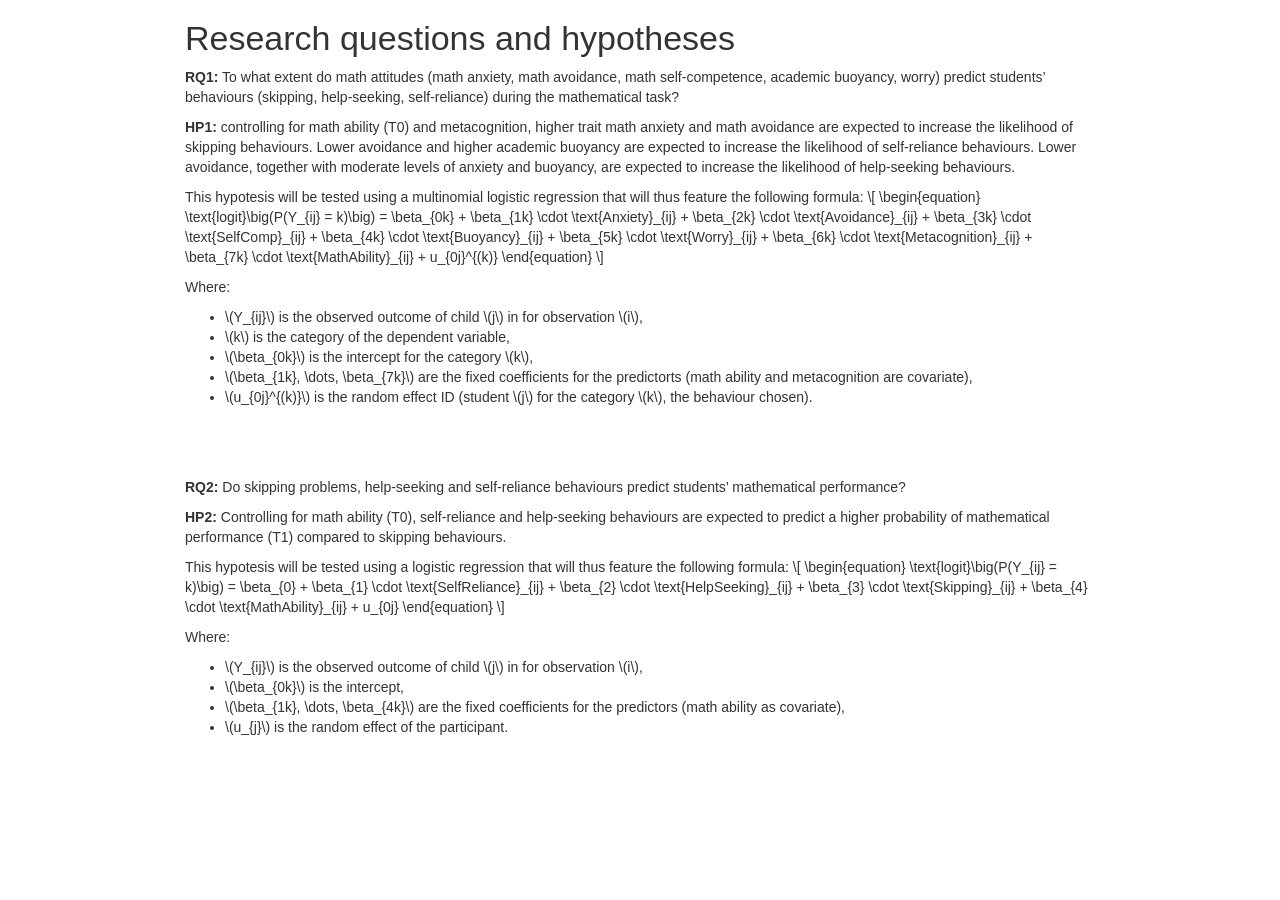
==== Index.html @ f9094336 "Name of the file changed for Github pages" ====
<!DOCTYPE html>

<html>

<head>

<meta charset="utf-8" />
<meta name="generator" content="pandoc" />
<meta http-equiv="X-UA-Compatible" content="IE=EDGE" />


<meta name="author" content />


<title>Index.knit</title>

<script>// Pandoc 2.9 adds attributes on both header and div. We remove the former (to
// be compatible with the behavior of Pandoc < 2.8).
document.addEventListener('DOMContentLoaded', function(e) {
  var hs = document.querySelectorAll("div.section[class*='level'] > :first-child");
  var i, h, a;
  for (i = 0; i < hs.length; i++) {
    h = hs[i];
    if (!/^h[1-6]$/i.test(h.tagName)) continue;  // it should be a header h1-h6
    a = h.attributes;
    while (a.length > 0) h.removeAttribute(a[0].name);
  }
});
</script>
<script>/*! jQuery v3.6.0 | (c) OpenJS Foundation and other contributors | jquery.org/license */
!function(e,t){"use strict";"object"==typeof module&&"object"==typeof module.exports?module.exports=e.document?t(e,!0):function(e){if(!e.document)throw new Error("jQuery requires a window with a document");return t(e)}:t(e)}("undefined"!=typeof window?window:this,function(C,e){"use strict";var t=[],r=Object.getPrototypeOf,s=t.slice,g=t.flat?function(e){return t.flat.call(e)}:function(e){return t.concat.apply([],e)},u=t.push,i=t.indexOf,n={},o=n.toString,v=n.hasOwnProperty,a=v.toString,l=a.call(Object),y={},m=function(e){return"function"==typeof e&&"number"!=typeof e.nodeType&&"function"!=typeof e.item},x=function(e){return null!=e&&e===e.window},E=C.document,c={type:!0,src:!0,nonce:!0,noModule:!0};function b(e,t,n){var r,i,o=(n=n||E).createElement("script");if(o.text=e,t)for(r in c)(i=t[r]||t.getAttribute&&t.getAttribute(r))&&o.setAttribute(r,i);n.head.appendChild(o).parentNode.removeChild(o)}function w(e){return null==e?e+"":"object"==typeof e||"function"==typeof e?n[o.call(e)]||"object":typeof e}var f="3.6.0",S=function(e,t){return new S.fn.init(e,t)};function p(e){var t=!!e&&"length"in e&&e.length,n=w(e);return!m(e)&&!x(e)&&("array"===n||0===t||"number"==typeof t&&0<t&&t-1 in e)}S.fn=S.prototype={jquery:f,constructor:S,length:0,toArray:function(){return s.call(this)},get:function(e){return null==e?s.call(this):e<0?this[e+this.length]:this[e]},pushStack:function(e){var t=S.merge(this.constructor(),e);return t.prevObject=this,t},each:function(e){return S.each(this,e)},map:function(n){return this.pushStack(S.map(this,function(e,t){return n.call(e,t,e)}))},slice:function(){return this.pushStack(s.apply(this,arguments))},first:function(){return this.eq(0)},last:function(){return this.eq(-1)},even:function(){return this.pushStack(S.grep(this,function(e,t){return(t+1)%2}))},odd:function(){return this.pushStack(S.grep(this,function(e,t){return t%2}))},eq:function(e){var t=this.length,n=+e+(e<0?t:0);return this.pushStack(0<=n&&n<t?[this[n]]:[])},end:function(){return this.prevObject||this.constructor()},push:u,sort:t.sort,splice:t.splice},S.extend=S.fn.extend=function(){var e,t,n,r,i,o,a=arguments[0]||{},s=1,u=arguments.length,l=!1;for("boolean"==typeof a&&(l=a,a=arguments[s]||{},s++),"object"==typeof a||m(a)||(a={}),s===u&&(a=this,s--);s<u;s++)if(null!=(e=arguments[s]))for(t in e)r=e[t],"__proto__"!==t&&a!==r&&(l&&r&&(S.isPlainObject(r)||(i=Array.isArray(r)))?(n=a[t],o=i&&!Array.isArray(n)?[]:i||S.isPlainObject(n)?n:{},i=!1,a[t]=S.extend(l,o,r)):void 0!==r&&(a[t]=r));return a},S.extend({expando:"jQuery"+(f+Math.random()).replace(/\D/g,""),isReady:!0,error:function(e){throw new Error(e)},noop:function(){},isPlainObject:function(e){var t,n;return!(!e||"[object Object]"!==o.call(e))&&(!(t=r(e))||"function"==typeof(n=v.call(t,"constructor")&&t.constructor)&&a.call(n)===l)},isEmptyObject:function(e){var t;for(t in e)return!1;return!0},globalEval:function(e,t,n){b(e,{nonce:t&&t.nonce},n)},each:function(e,t){var n,r=0;if(p(e)){for(n=e.length;r<n;r++)if(!1===t.call(e[r],r,e[r]))break}else for(r in e)if(!1===t.call(e[r],r,e[r]))break;return e},makeArray:function(e,t){var n=t||[];return null!=e&&(p(Object(e))?S.merge(n,"string"==typeof e?[e]:e):u.call(n,e)),n},inArray:function(e,t,n){return null==t?-1:i.call(t,e,n)},merge:function(e,t){for(var n=+t.length,r=0,i=e.length;r<n;r++)e[i++]=t[r];return e.length=i,e},grep:function(e,t,n){for(var r=[],i=0,o=e.length,a=!n;i<o;i++)!t(e[i],i)!==a&&r.push(e[i]);return r},map:function(e,t,n){var r,i,o=0,a=[];if(p(e))for(r=e.length;o<r;o++)null!=(i=t(e[o],o,n))&&a.push(i);else for(o in e)null!=(i=t(e[o],o,n))&&a.push(i);return g(a)},guid:1,support:y}),"function"==typeof Symbol&&(S.fn[Symbol.iterator]=t[Symbol.iterator]),S.each("Boolean Number String Function Array Date RegExp Object Error Symbol".split(" "),function(e,t){n["[object "+t+"]"]=t.toLowerCase()});var d=function(n){var e,d,b,o,i,h,f,g,w,u,l,T,C,a,E,v,s,c,y,S="sizzle"+1*new Date,p=n.document,k=0,r=0,m=ue(),x=ue(),A=ue(),N=ue(),j=function(e,t){return e===t&&(l=!0),0},D={}.hasOwnProperty,t=[],q=t.pop,L=t.push,H=t.push,O=t.slice,P=function(e,t){for(var n=0,r=e.length;n<r;n++)if(e[n]===t)return n;return-1},R="checked|selected|async|autofocus|autoplay|controls|defer|disabled|hidden|ismap|loop|multiple|open|readonly|required|scoped",M="[\\x20\\t\\r\\n\\f]",I="(?:\\\\[\\da-fA-F]{1,6}"+M+"?|\\\\[^\\r\\n\\f]|[\\w-]|[^\0-\\x7f])+",W="\\["+M+"*("+I+")(?:"+M+"*([*^$|!~]?=)"+M+"*(?:'((?:\\\\.|[^\\\\'])*)'|\"((?:\\\\.|[^\\\\\"])*)\"|("+I+"))|)"+M+"*\\]",F=":("+I+")(?:\\((('((?:\\\\.|[^\\\\'])*)'|\"((?:\\\\.|[^\\\\\"])*)\")|((?:\\\\.|[^\\\\()[\\]]|"+W+")*)|.*)\\)|)",B=new RegExp(M+"+","g"),$=new RegExp("^"+M+"+|((?:^|[^\\\\])(?:\\\\.)*)"+M+"+$","g"),_=new RegExp("^"+M+"*,"+M+"*"),z=new RegExp("^"+M+"*([>+~]|"+M+")"+M+"*"),U=new RegExp(M+"|>"),X=new RegExp(F),V=new RegExp("^"+I+"$"),G={ID:new RegExp("^#("+I+")"),CLASS:new RegExp("^\\.("+I+")"),TAG:new RegExp("^("+I+"|[*])"),ATTR:new RegExp("^"+W),PSEUDO:new RegExp("^"+F),CHILD:new RegExp("^:(only|first|last|nth|nth-last)-(child|of-type)(?:\\("+M+"*(even|odd|(([+-]|)(\\d*)n|)"+M+"*(?:([+-]|)"+M+"*(\\d+)|))"+M+"*\\)|)","i"),bool:new RegExp("^(?:"+R+")$","i"),needsContext:new RegExp("^"+M+"*[>+~]|:(even|odd|eq|gt|lt|nth|first|last)(?:\\("+M+"*((?:-\\d)?\\d*)"+M+"*\\)|)(?=[^-]|$)","i")},Y=/HTML$/i,Q=/^(?:input|select|textarea|button)$/i,J=/^h\d$/i,K=/^[^{]+\{\s*\[native \w/,Z=/^(?:#([\w-]+)|(\w+)|\.([\w-]+))$/,ee=/[+~]/,te=new RegExp("\\\\[\\da-fA-F]{1,6}"+M+"?|\\\\([^\\r\\n\\f])","g"),ne=function(e,t){var n="0x"+e.slice(1)-65536;return t||(n<0?String.fromCharCode(n+65536):String.fromCharCode(n>>10|55296,1023&n|56320))},re=/([\0-\x1f\x7f]|^-?\d)|^-$|[^\0-\x1f\x7f-\uFFFF\w-]/g,ie=function(e,t){return t?"\0"===e?"\ufffd":e.slice(0,-1)+"\\"+e.charCodeAt(e.length-1).toString(16)+" ":"\\"+e},oe=function(){T()},ae=be(function(e){return!0===e.disabled&&"fieldset"===e.nodeName.toLowerCase()},{dir:"parentNode",next:"legend"});try{H.apply(t=O.call(p.childNodes),p.childNodes),t[p.childNodes.length].nodeType}catch(e){H={apply:t.length?function(e,t){L.apply(e,O.call(t))}:function(e,t){var n=e.length,r=0;while(e[n++]=t[r++]);e.length=n-1}}}function se(t,e,n,r){var i,o,a,s,u,l,c,f=e&&e.ownerDocument,p=e?e.nodeType:9;if(n=n||[],"string"!=typeof t||!t||1!==p&&9!==p&&11!==p)return n;if(!r&&(T(e),e=e||C,E)){if(11!==p&&(u=Z.exec(t)))if(i=u[1]){if(9===p){if(!(a=e.getElementById(i)))return n;if(a.id===i)return n.push(a),n}else if(f&&(a=f.getElementById(i))&&y(e,a)&&a.id===i)return n.push(a),n}else{if(u[2])return H.apply(n,e.getElementsByTagName(t)),n;if((i=u[3])&&d.getElementsByClassName&&e.getElementsByClassName)return H.apply(n,e.getElementsByClassName(i)),n}if(d.qsa&&!N[t+" "]&&(!v||!v.test(t))&&(1!==p||"object"!==e.nodeName.toLowerCase())){if(c=t,f=e,1===p&&(U.test(t)||z.test(t))){(f=ee.test(t)&&ye(e.parentNode)||e)===e&&d.scope||((s=e.getAttribute("id"))?s=s.replace(re,ie):e.setAttribute("id",s=S)),o=(l=h(t)).length;while(o--)l[o]=(s?"#"+s:":scope")+" "+xe(l[o]);c=l.join(",")}try{return H.apply(n,f.querySelectorAll(c)),n}catch(e){N(t,!0)}finally{s===S&&e.removeAttribute("id")}}}return g(t.replace($,"$1"),e,n,r)}function ue(){var r=[];return function e(t,n){return r.push(t+" ")>b.cacheLength&&delete e[r.shift()],e[t+" "]=n}}function le(e){return e[S]=!0,e}function ce(e){var t=C.createElement("fieldset");try{return!!e(t)}catch(e){return!1}finally{t.parentNode&&t.parentNode.removeChild(t),t=null}}function fe(e,t){var n=e.split("|"),r=n.length;while(r--)b.attrHandle[n[r]]=t}function pe(e,t){var n=t&&e,r=n&&1===e.nodeType&&1===t.nodeType&&e.sourceIndex-t.sourceIndex;if(r)return r;if(n)while(n=n.nextSibling)if(n===t)return-1;return e?1:-1}function de(t){return function(e){return"input"===e.nodeName.toLowerCase()&&e.type===t}}function he(n){return function(e){var t=e.nodeName.toLowerCase();return("input"===t||"button"===t)&&e.type===n}}function ge(t){return function(e){return"form"in e?e.parentNode&&!1===e.disabled?"label"in e?"label"in e.parentNode?e.parentNode.disabled===t:e.disabled===t:e.isDisabled===t||e.isDisabled!==!t&&ae(e)===t:e.disabled===t:"label"in e&&e.disabled===t}}function ve(a){return le(function(o){return o=+o,le(function(e,t){var n,r=a([],e.length,o),i=r.length;while(i--)e[n=r[i]]&&(e[n]=!(t[n]=e[n]))})})}function ye(e){return e&&"undefined"!=typeof e.getElementsByTagName&&e}for(e in d=se.support={},i=se.isXML=function(e){var t=e&&e.namespaceURI,n=e&&(e.ownerDocument||e).documentElement;return!Y.test(t||n&&n.nodeName||"HTML")},T=se.setDocument=function(e){var t,n,r=e?e.ownerDocument||e:p;return r!=C&&9===r.nodeType&&r.documentElement&&(a=(C=r).documentElement,E=!i(C),p!=C&&(n=C.defaultView)&&n.top!==n&&(n.addEventListener?n.addEventListener("unload",oe,!1):n.attachEvent&&n.attachEvent("onunload",oe)),d.scope=ce(function(e){return a.appendChild(e).appendChild(C.createElement("div")),"undefined"!=typeof e.querySelectorAll&&!e.querySelectorAll(":scope fieldset div").length}),d.attributes=ce(function(e){return e.className="i",!e.getAttribute("className")}),d.getElementsByTagName=ce(function(e){return e.appendChild(C.createComment("")),!e.getElementsByTagName("*").length}),d.getElementsByClassName=K.test(C.getElementsByClassName),d.getById=ce(function(e){return a.appendChild(e).id=S,!C.getElementsByName||!C.getElementsByName(S).length}),d.getById?(b.filter.ID=function(e){var t=e.replace(te,ne);return function(e){return e.getAttribute("id")===t}},b.find.ID=function(e,t){if("undefined"!=typeof t.getElementById&&E){var n=t.getElementById(e);return n?[n]:[]}}):(b.filter.ID=function(e){var n=e.replace(te,ne);return function(e){var t="undefined"!=typeof e.getAttributeNode&&e.getAttributeNode("id");return t&&t.value===n}},b.find.ID=function(e,t){if("undefined"!=typeof t.getElementById&&E){var n,r,i,o=t.getElementById(e);if(o){if((n=o.getAttributeNode("id"))&&n.value===e)return[o];i=t.getElementsByName(e),r=0;while(o=i[r++])if((n=o.getAttributeNode("id"))&&n.value===e)return[o]}return[]}}),b.find.TAG=d.getElementsByTagName?function(e,t){return"undefined"!=typeof t.getElementsByTagName?t.getElementsByTagName(e):d.qsa?t.querySelectorAll(e):void 0}:function(e,t){var n,r=[],i=0,o=t.getElementsByTagName(e);if("*"===e){while(n=o[i++])1===n.nodeType&&r.push(n);return r}return o},b.find.CLASS=d.getElementsByClassName&&function(e,t){if("undefined"!=typeof t.getElementsByClassName&&E)return t.getElementsByClassName(e)},s=[],v=[],(d.qsa=K.test(C.querySelectorAll))&&(ce(function(e){var t;a.appendChild(e).innerHTML="<a id='"+S+"'></a><select id='"+S+"-\r\\' msallowcapture=''><option selected=''></option></select>",e.querySelectorAll("[msallowcapture^='']").length&&v.push("[*^$]="+M+"*(?:''|\"\")"),e.querySelectorAll("[selected]").length||v.push("\\["+M+"*(?:value|"+R+")"),e.querySelectorAll("[id~="+S+"-]").length||v.push("~="),(t=C.createElement("input")).setAttribute("name",""),e.appendChild(t),e.querySelectorAll("[name='']").length||v.push("\\["+M+"*name"+M+"*="+M+"*(?:''|\"\")"),e.querySelectorAll(":checked").length||v.push(":checked"),e.querySelectorAll("a#"+S+"+*").length||v.push(".#.+[+~]"),e.querySelectorAll("\\\f"),v.push("[\\r\\n\\f]")}),ce(function(e){e.innerHTML="<a href='' disabled='disabled'></a><select disabled='disabled'><option/></select>";var t=C.createElement("input");t.setAttribute("type","hidden"),e.appendChild(t).setAttribute("name","D"),e.querySelectorAll("[name=d]").length&&v.push("name"+M+"*[*^$|!~]?="),2!==e.querySelectorAll(":enabled").length&&v.push(":enabled",":disabled"),a.appendChild(e).disabled=!0,2!==e.querySelectorAll(":disabled").length&&v.push(":enabled",":disabled"),e.querySelectorAll("*,:x"),v.push(",.*:")})),(d.matchesSelector=K.test(c=a.matches||a.webkitMatchesSelector||a.mozMatchesSelector||a.oMatchesSelector||a.msMatchesSelector))&&ce(function(e){d.disconnectedMatch=c.call(e,"*"),c.call(e,"[s!='']:x"),s.push("!=",F)}),v=v.length&&new RegExp(v.join("|")),s=s.length&&new RegExp(s.join("|")),t=K.test(a.compareDocumentPosition),y=t||K.test(a.contains)?function(e,t){var n=9===e.nodeType?e.documentElement:e,r=t&&t.parentNode;return e===r||!(!r||1!==r.nodeType||!(n.contains?n.contains(r):e.compareDocumentPosition&&16&e.compareDocumentPosition(r)))}:function(e,t){if(t)while(t=t.parentNode)if(t===e)return!0;return!1},j=t?function(e,t){if(e===t)return l=!0,0;var n=!e.compareDocumentPosition-!t.compareDocumentPosition;return n||(1&(n=(e.ownerDocument||e)==(t.ownerDocument||t)?e.compareDocumentPosition(t):1)||!d.sortDetached&&t.compareDocumentPosition(e)===n?e==C||e.ownerDocument==p&&y(p,e)?-1:t==C||t.ownerDocument==p&&y(p,t)?1:u?P(u,e)-P(u,t):0:4&n?-1:1)}:function(e,t){if(e===t)return l=!0,0;var n,r=0,i=e.parentNode,o=t.parentNode,a=[e],s=[t];if(!i||!o)return e==C?-1:t==C?1:i?-1:o?1:u?P(u,e)-P(u,t):0;if(i===o)return pe(e,t);n=e;while(n=n.parentNode)a.unshift(n);n=t;while(n=n.parentNode)s.unshift(n);while(a[r]===s[r])r++;return r?pe(a[r],s[r]):a[r]==p?-1:s[r]==p?1:0}),C},se.matches=function(e,t){return se(e,null,null,t)},se.matchesSelector=function(e,t){if(T(e),d.matchesSelector&&E&&!N[t+" "]&&(!s||!s.test(t))&&(!v||!v.test(t)))try{var n=c.call(e,t);if(n||d.disconnectedMatch||e.document&&11!==e.document.nodeType)return n}catch(e){N(t,!0)}return 0<se(t,C,null,[e]).length},se.contains=function(e,t){return(e.ownerDocument||e)!=C&&T(e),y(e,t)},se.attr=function(e,t){(e.ownerDocument||e)!=C&&T(e);var n=b.attrHandle[t.toLowerCase()],r=n&&D.call(b.attrHandle,t.toLowerCase())?n(e,t,!E):void 0;return void 0!==r?r:d.attributes||!E?e.getAttribute(t):(r=e.getAttributeNode(t))&&r.specified?r.value:null},se.escape=function(e){return(e+"").replace(re,ie)},se.error=function(e){throw new Error("Syntax error, unrecognized expression: "+e)},se.uniqueSort=function(e){var t,n=[],r=0,i=0;if(l=!d.detectDuplicates,u=!d.sortStable&&e.slice(0),e.sort(j),l){while(t=e[i++])t===e[i]&&(r=n.push(i));while(r--)e.splice(n[r],1)}return u=null,e},o=se.getText=function(e){var t,n="",r=0,i=e.nodeType;if(i){if(1===i||9===i||11===i){if("string"==typeof e.textContent)return e.textContent;for(e=e.firstChild;e;e=e.nextSibling)n+=o(e)}else if(3===i||4===i)return e.nodeValue}else while(t=e[r++])n+=o(t);return n},(b=se.selectors={cacheLength:50,createPseudo:le,match:G,attrHandle:{},find:{},relative:{">":{dir:"parentNode",first:!0}," ":{dir:"parentNode"},"+":{dir:"previousSibling",first:!0},"~":{dir:"previousSibling"}},preFilter:{ATTR:function(e){return e[1]=e[1].replace(te,ne),e[3]=(e[3]||e[4]||e[5]||"").replace(te,ne),"~="===e[2]&&(e[3]=" "+e[3]+" "),e.slice(0,4)},CHILD:function(e){return e[1]=e[1].toLowerCase(),"nth"===e[1].slice(0,3)?(e[3]||se.error(e[0]),e[4]=+(e[4]?e[5]+(e[6]||1):2*("even"===e[3]||"odd"===e[3])),e[5]=+(e[7]+e[8]||"odd"===e[3])):e[3]&&se.error(e[0]),e},PSEUDO:function(e){var t,n=!e[6]&&e[2];return G.CHILD.test(e[0])?null:(e[3]?e[2]=e[4]||e[5]||"":n&&X.test(n)&&(t=h(n,!0))&&(t=n.indexOf(")",n.length-t)-n.length)&&(e[0]=e[0].slice(0,t),e[2]=n.slice(0,t)),e.slice(0,3))}},filter:{TAG:function(e){var t=e.replace(te,ne).toLowerCase();return"*"===e?function(){return!0}:function(e){return e.nodeName&&e.nodeName.toLowerCase()===t}},CLASS:function(e){var t=m[e+" "];return t||(t=new RegExp("(^|"+M+")"+e+"("+M+"|$)"))&&m(e,function(e){return t.test("string"==typeof e.className&&e.className||"undefined"!=typeof e.getAttribute&&e.getAttribute("class")||"")})},ATTR:function(n,r,i){return function(e){var t=se.attr(e,n);return null==t?"!="===r:!r||(t+="","="===r?t===i:"!="===r?t!==i:"^="===r?i&&0===t.indexOf(i):"*="===r?i&&-1<t.indexOf(i):"$="===r?i&&t.slice(-i.length)===i:"~="===r?-1<(" "+t.replace(B," ")+" ").indexOf(i):"|="===r&&(t===i||t.slice(0,i.length+1)===i+"-"))}},CHILD:function(h,e,t,g,v){var y="nth"!==h.slice(0,3),m="last"!==h.slice(-4),x="of-type"===e;return 1===g&&0===v?function(e){return!!e.parentNode}:function(e,t,n){var r,i,o,a,s,u,l=y!==m?"nextSibling":"previousSibling",c=e.parentNode,f=x&&e.nodeName.toLowerCase(),p=!n&&!x,d=!1;if(c){if(y){while(l){a=e;while(a=a[l])if(x?a.nodeName.toLowerCase()===f:1===a.nodeType)return!1;u=l="only"===h&&!u&&"nextSibling"}return!0}if(u=[m?c.firstChild:c.lastChild],m&&p){d=(s=(r=(i=(o=(a=c)[S]||(a[S]={}))[a.uniqueID]||(o[a.uniqueID]={}))[h]||[])[0]===k&&r[1])&&r[2],a=s&&c.childNodes[s];while(a=++s&&a&&a[l]||(d=s=0)||u.pop())if(1===a.nodeType&&++d&&a===e){i[h]=[k,s,d];break}}else if(p&&(d=s=(r=(i=(o=(a=e)[S]||(a[S]={}))[a.uniqueID]||(o[a.uniqueID]={}))[h]||[])[0]===k&&r[1]),!1===d)while(a=++s&&a&&a[l]||(d=s=0)||u.pop())if((x?a.nodeName.toLowerCase()===f:1===a.nodeType)&&++d&&(p&&((i=(o=a[S]||(a[S]={}))[a.uniqueID]||(o[a.uniqueID]={}))[h]=[k,d]),a===e))break;return(d-=v)===g||d%g==0&&0<=d/g}}},PSEUDO:function(e,o){var t,a=b.pseudos[e]||b.setFilters[e.toLowerCase()]||se.error("unsupported pseudo: "+e);return a[S]?a(o):1<a.length?(t=[e,e,"",o],b.setFilters.hasOwnProperty(e.toLowerCase())?le(function(e,t){var n,r=a(e,o),i=r.length;while(i--)e[n=P(e,r[i])]=!(t[n]=r[i])}):function(e){return a(e,0,t)}):a}},pseudos:{not:le(function(e){var r=[],i=[],s=f(e.replace($,"$1"));return s[S]?le(function(e,t,n,r){var i,o=s(e,null,r,[]),a=e.length;while(a--)(i=o[a])&&(e[a]=!(t[a]=i))}):function(e,t,n){return r[0]=e,s(r,null,n,i),r[0]=null,!i.pop()}}),has:le(function(t){return function(e){return 0<se(t,e).length}}),contains:le(function(t){return t=t.replace(te,ne),function(e){return-1<(e.textContent||o(e)).indexOf(t)}}),lang:le(function(n){return V.test(n||"")||se.error("unsupported lang: "+n),n=n.replace(te,ne).toLowerCase(),function(e){var t;do{if(t=E?e.lang:e.getAttribute("xml:lang")||e.getAttribute("lang"))return(t=t.toLowerCase())===n||0===t.indexOf(n+"-")}while((e=e.parentNode)&&1===e.nodeType);return!1}}),target:function(e){var t=n.location&&n.location.hash;return t&&t.slice(1)===e.id},root:function(e){return e===a},focus:function(e){return e===C.activeElement&&(!C.hasFocus||C.hasFocus())&&!!(e.type||e.href||~e.tabIndex)},enabled:ge(!1),disabled:ge(!0),checked:function(e){var t=e.nodeName.toLowerCase();return"input"===t&&!!e.checked||"option"===t&&!!e.selected},selected:function(e){return e.parentNode&&e.parentNode.selectedIndex,!0===e.selected},empty:function(e){for(e=e.firstChild;e;e=e.nextSibling)if(e.nodeType<6)return!1;return!0},parent:function(e){return!b.pseudos.empty(e)},header:function(e){return J.test(e.nodeName)},input:function(e){return Q.test(e.nodeName)},button:function(e){var t=e.nodeName.toLowerCase();return"input"===t&&"button"===e.type||"button"===t},text:function(e){var t;return"input"===e.nodeName.toLowerCase()&&"text"===e.type&&(null==(t=e.getAttribute("type"))||"text"===t.toLowerCase())},first:ve(function(){return[0]}),last:ve(function(e,t){return[t-1]}),eq:ve(function(e,t,n){return[n<0?n+t:n]}),even:ve(function(e,t){for(var n=0;n<t;n+=2)e.push(n);return e}),odd:ve(function(e,t){for(var n=1;n<t;n+=2)e.push(n);return e}),lt:ve(function(e,t,n){for(var r=n<0?n+t:t<n?t:n;0<=--r;)e.push(r);return e}),gt:ve(function(e,t,n){for(var r=n<0?n+t:n;++r<t;)e.push(r);return e})}}).pseudos.nth=b.pseudos.eq,{radio:!0,checkbox:!0,file:!0,password:!0,image:!0})b.pseudos[e]=de(e);for(e in{submit:!0,reset:!0})b.pseudos[e]=he(e);function me(){}function xe(e){for(var t=0,n=e.length,r="";t<n;t++)r+=e[t].value;return r}function be(s,e,t){var u=e.dir,l=e.next,c=l||u,f=t&&"parentNode"===c,p=r++;return e.first?function(e,t,n){while(e=e[u])if(1===e.nodeType||f)return s(e,t,n);return!1}:function(e,t,n){var r,i,o,a=[k,p];if(n){while(e=e[u])if((1===e.nodeType||f)&&s(e,t,n))return!0}else while(e=e[u])if(1===e.nodeType||f)if(i=(o=e[S]||(e[S]={}))[e.uniqueID]||(o[e.uniqueID]={}),l&&l===e.nodeName.toLowerCase())e=e[u]||e;else{if((r=i[c])&&r[0]===k&&r[1]===p)return a[2]=r[2];if((i[c]=a)[2]=s(e,t,n))return!0}return!1}}function we(i){return 1<i.length?function(e,t,n){var r=i.length;while(r--)if(!i[r](e,t,n))return!1;return!0}:i[0]}function Te(e,t,n,r,i){for(var o,a=[],s=0,u=e.length,l=null!=t;s<u;s++)(o=e[s])&&(n&&!n(o,r,i)||(a.push(o),l&&t.push(s)));return a}function Ce(d,h,g,v,y,e){return v&&!v[S]&&(v=Ce(v)),y&&!y[S]&&(y=Ce(y,e)),le(function(e,t,n,r){var i,o,a,s=[],u=[],l=t.length,c=e||function(e,t,n){for(var r=0,i=t.length;r<i;r++)se(e,t[r],n);return n}(h||"*",n.nodeType?[n]:n,[]),f=!d||!e&&h?c:Te(c,s,d,n,r),p=g?y||(e?d:l||v)?[]:t:f;if(g&&g(f,p,n,r),v){i=Te(p,u),v(i,[],n,r),o=i.length;while(o--)(a=i[o])&&(p[u[o]]=!(f[u[o]]=a))}if(e){if(y||d){if(y){i=[],o=p.length;while(o--)(a=p[o])&&i.push(f[o]=a);y(null,p=[],i,r)}o=p.length;while(o--)(a=p[o])&&-1<(i=y?P(e,a):s[o])&&(e[i]=!(t[i]=a))}}else p=Te(p===t?p.splice(l,p.length):p),y?y(null,t,p,r):H.apply(t,p)})}function Ee(e){for(var i,t,n,r=e.length,o=b.relative[e[0].type],a=o||b.relative[" "],s=o?1:0,u=be(function(e){return e===i},a,!0),l=be(function(e){return-1<P(i,e)},a,!0),c=[function(e,t,n){var r=!o&&(n||t!==w)||((i=t).nodeType?u(e,t,n):l(e,t,n));return i=null,r}];s<r;s++)if(t=b.relative[e[s].type])c=[be(we(c),t)];else{if((t=b.filter[e[s].type].apply(null,e[s].matches))[S]){for(n=++s;n<r;n++)if(b.relative[e[n].type])break;return Ce(1<s&&we(c),1<s&&xe(e.slice(0,s-1).concat({value:" "===e[s-2].type?"*":""})).replace($,"$1"),t,s<n&&Ee(e.slice(s,n)),n<r&&Ee(e=e.slice(n)),n<r&&xe(e))}c.push(t)}return we(c)}return me.prototype=b.filters=b.pseudos,b.setFilters=new me,h=se.tokenize=function(e,t){var n,r,i,o,a,s,u,l=x[e+" "];if(l)return t?0:l.slice(0);a=e,s=[],u=b.preFilter;while(a){for(o in n&&!(r=_.exec(a))||(r&&(a=a.slice(r[0].length)||a),s.push(i=[])),n=!1,(r=z.exec(a))&&(n=r.shift(),i.push({value:n,type:r[0].replace($," ")}),a=a.slice(n.length)),b.filter)!(r=G[o].exec(a))||u[o]&&!(r=u[o](r))||(n=r.shift(),i.push({value:n,type:o,matches:r}),a=a.slice(n.length));if(!n)break}return t?a.length:a?se.error(e):x(e,s).slice(0)},f=se.compile=function(e,t){var n,v,y,m,x,r,i=[],o=[],a=A[e+" "];if(!a){t||(t=h(e)),n=t.length;while(n--)(a=Ee(t[n]))[S]?i.push(a):o.push(a);(a=A(e,(v=o,m=0<(y=i).length,x=0<v.length,r=function(e,t,n,r,i){var o,a,s,u=0,l="0",c=e&&[],f=[],p=w,d=e||x&&b.find.TAG("*",i),h=k+=null==p?1:Math.random()||.1,g=d.length;for(i&&(w=t==C||t||i);l!==g&&null!=(o=d[l]);l++){if(x&&o){a=0,t||o.ownerDocument==C||(T(o),n=!E);while(s=v[a++])if(s(o,t||C,n)){r.push(o);break}i&&(k=h)}m&&((o=!s&&o)&&u--,e&&c.push(o))}if(u+=l,m&&l!==u){a=0;while(s=y[a++])s(c,f,t,n);if(e){if(0<u)while(l--)c[l]||f[l]||(f[l]=q.call(r));f=Te(f)}H.apply(r,f),i&&!e&&0<f.length&&1<u+y.length&&se.uniqueSort(r)}return i&&(k=h,w=p),c},m?le(r):r))).selector=e}return a},g=se.select=function(e,t,n,r){var i,o,a,s,u,l="function"==typeof e&&e,c=!r&&h(e=l.selector||e);if(n=n||[],1===c.length){if(2<(o=c[0]=c[0].slice(0)).length&&"ID"===(a=o[0]).type&&9===t.nodeType&&E&&b.relative[o[1].type]){if(!(t=(b.find.ID(a.matches[0].replace(te,ne),t)||[])[0]))return n;l&&(t=t.parentNode),e=e.slice(o.shift().value.length)}i=G.needsContext.test(e)?0:o.length;while(i--){if(a=o[i],b.relative[s=a.type])break;if((u=b.find[s])&&(r=u(a.matches[0].replace(te,ne),ee.test(o[0].type)&&ye(t.parentNode)||t))){if(o.splice(i,1),!(e=r.length&&xe(o)))return H.apply(n,r),n;break}}}return(l||f(e,c))(r,t,!E,n,!t||ee.test(e)&&ye(t.parentNode)||t),n},d.sortStable=S.split("").sort(j).join("")===S,d.detectDuplicates=!!l,T(),d.sortDetached=ce(function(e){return 1&e.compareDocumentPosition(C.createElement("fieldset"))}),ce(function(e){return e.innerHTML="<a href='#'></a>","#"===e.firstChild.getAttribute("href")})||fe("type|href|height|width",function(e,t,n){if(!n)return e.getAttribute(t,"type"===t.toLowerCase()?1:2)}),d.attributes&&ce(function(e){return e.innerHTML="<input/>",e.firstChild.setAttribute("value",""),""===e.firstChild.getAttribute("value")})||fe("value",function(e,t,n){if(!n&&"input"===e.nodeName.toLowerCase())return e.defaultValue}),ce(function(e){return null==e.getAttribute("disabled")})||fe(R,function(e,t,n){var r;if(!n)return!0===e[t]?t.toLowerCase():(r=e.getAttributeNode(t))&&r.specified?r.value:null}),se}(C);S.find=d,S.expr=d.selectors,S.expr[":"]=S.expr.pseudos,S.uniqueSort=S.unique=d.uniqueSort,S.text=d.getText,S.isXMLDoc=d.isXML,S.contains=d.contains,S.escapeSelector=d.escape;var h=function(e,t,n){var r=[],i=void 0!==n;while((e=e[t])&&9!==e.nodeType)if(1===e.nodeType){if(i&&S(e).is(n))break;r.push(e)}return r},T=function(e,t){for(var n=[];e;e=e.nextSibling)1===e.nodeType&&e!==t&&n.push(e);return n},k=S.expr.match.needsContext;function A(e,t){return e.nodeName&&e.nodeName.toLowerCase()===t.toLowerCase()}var N=/^<([a-z][^\/\0>:\x20\t\r\n\f]*)[\x20\t\r\n\f]*\/?>(?:<\/\1>|)$/i;function j(e,n,r){return m(n)?S.grep(e,function(e,t){return!!n.call(e,t,e)!==r}):n.nodeType?S.grep(e,function(e){return e===n!==r}):"string"!=typeof n?S.grep(e,function(e){return-1<i.call(n,e)!==r}):S.filter(n,e,r)}S.filter=function(e,t,n){var r=t[0];return n&&(e=":not("+e+")"),1===t.length&&1===r.nodeType?S.find.matchesSelector(r,e)?[r]:[]:S.find.matches(e,S.grep(t,function(e){return 1===e.nodeType}))},S.fn.extend({find:function(e){var t,n,r=this.length,i=this;if("string"!=typeof e)return this.pushStack(S(e).filter(function(){for(t=0;t<r;t++)if(S.contains(i[t],this))return!0}));for(n=this.pushStack([]),t=0;t<r;t++)S.find(e,i[t],n);return 1<r?S.uniqueSort(n):n},filter:function(e){return this.pushStack(j(this,e||[],!1))},not:function(e){return this.pushStack(j(this,e||[],!0))},is:function(e){return!!j(this,"string"==typeof e&&k.test(e)?S(e):e||[],!1).length}});var D,q=/^(?:\s*(<[\w\W]+>)[^>]*|#([\w-]+))$/;(S.fn.init=function(e,t,n){var r,i;if(!e)return this;if(n=n||D,"string"==typeof e){if(!(r="<"===e[0]&&">"===e[e.length-1]&&3<=e.length?[null,e,null]:q.exec(e))||!r[1]&&t)return!t||t.jquery?(t||n).find(e):this.constructor(t).find(e);if(r[1]){if(t=t instanceof S?t[0]:t,S.merge(this,S.parseHTML(r[1],t&&t.nodeType?t.ownerDocument||t:E,!0)),N.test(r[1])&&S.isPlainObject(t))for(r in t)m(this[r])?this[r](t[r]):this.attr(r,t[r]);return this}return(i=E.getElementById(r[2]))&&(this[0]=i,this.length=1),this}return e.nodeType?(this[0]=e,this.length=1,this):m(e)?void 0!==n.ready?n.ready(e):e(S):S.makeArray(e,this)}).prototype=S.fn,D=S(E);var L=/^(?:parents|prev(?:Until|All))/,H={children:!0,contents:!0,next:!0,prev:!0};function O(e,t){while((e=e[t])&&1!==e.nodeType);return e}S.fn.extend({has:function(e){var t=S(e,this),n=t.length;return this.filter(function(){for(var e=0;e<n;e++)if(S.contains(this,t[e]))return!0})},closest:function(e,t){var n,r=0,i=this.length,o=[],a="string"!=typeof e&&S(e);if(!k.test(e))for(;r<i;r++)for(n=this[r];n&&n!==t;n=n.parentNode)if(n.nodeType<11&&(a?-1<a.index(n):1===n.nodeType&&S.find.matchesSelector(n,e))){o.push(n);break}return this.pushStack(1<o.length?S.uniqueSort(o):o)},index:function(e){return e?"string"==typeof e?i.call(S(e),this[0]):i.call(this,e.jquery?e[0]:e):this[0]&&this[0].parentNode?this.first().prevAll().length:-1},add:function(e,t){return this.pushStack(S.uniqueSort(S.merge(this.get(),S(e,t))))},addBack:function(e){return this.add(null==e?this.prevObject:this.prevObject.filter(e))}}),S.each({parent:function(e){var t=e.parentNode;return t&&11!==t.nodeType?t:null},parents:function(e){return h(e,"parentNode")},parentsUntil:function(e,t,n){return h(e,"parentNode",n)},next:function(e){return O(e,"nextSibling")},prev:function(e){return O(e,"previousSibling")},nextAll:function(e){return h(e,"nextSibling")},prevAll:function(e){return h(e,"previousSibling")},nextUntil:function(e,t,n){return h(e,"nextSibling",n)},prevUntil:function(e,t,n){return h(e,"previousSibling",n)},siblings:function(e){return T((e.parentNode||{}).firstChild,e)},children:function(e){return T(e.firstChild)},contents:function(e){return null!=e.contentDocument&&r(e.contentDocument)?e.contentDocument:(A(e,"template")&&(e=e.content||e),S.merge([],e.childNodes))}},function(r,i){S.fn[r]=function(e,t){var n=S.map(this,i,e);return"Until"!==r.slice(-5)&&(t=e),t&&"string"==typeof t&&(n=S.filter(t,n)),1<this.length&&(H[r]||S.uniqueSort(n),L.test(r)&&n.reverse()),this.pushStack(n)}});var P=/[^\x20\t\r\n\f]+/g;function R(e){return e}function M(e){throw e}function I(e,t,n,r){var i;try{e&&m(i=e.promise)?i.call(e).done(t).fail(n):e&&m(i=e.then)?i.call(e,t,n):t.apply(void 0,[e].slice(r))}catch(e){n.apply(void 0,[e])}}S.Callbacks=function(r){var e,n;r="string"==typeof r?(e=r,n={},S.each(e.match(P)||[],function(e,t){n[t]=!0}),n):S.extend({},r);var i,t,o,a,s=[],u=[],l=-1,c=function(){for(a=a||r.once,o=i=!0;u.length;l=-1){t=u.shift();while(++l<s.length)!1===s[l].apply(t[0],t[1])&&r.stopOnFalse&&(l=s.length,t=!1)}r.memory||(t=!1),i=!1,a&&(s=t?[]:"")},f={add:function(){return s&&(t&&!i&&(l=s.length-1,u.push(t)),function n(e){S.each(e,function(e,t){m(t)?r.unique&&f.has(t)||s.push(t):t&&t.length&&"string"!==w(t)&&n(t)})}(arguments),t&&!i&&c()),this},remove:function(){return S.each(arguments,function(e,t){var n;while(-1<(n=S.inArray(t,s,n)))s.splice(n,1),n<=l&&l--}),this},has:function(e){return e?-1<S.inArray(e,s):0<s.length},empty:function(){return s&&(s=[]),this},disable:function(){return a=u=[],s=t="",this},disabled:function(){return!s},lock:function(){return a=u=[],t||i||(s=t=""),this},locked:function(){return!!a},fireWith:function(e,t){return a||(t=[e,(t=t||[]).slice?t.slice():t],u.push(t),i||c()),this},fire:function(){return f.fireWith(this,arguments),this},fired:function(){return!!o}};return f},S.extend({Deferred:function(e){var o=[["notify","progress",S.Callbacks("memory"),S.Callbacks("memory"),2],["resolve","done",S.Callbacks("once memory"),S.Callbacks("once memory"),0,"resolved"],["reject","fail",S.Callbacks("once memory"),S.Callbacks("once memory"),1,"rejected"]],i="pending",a={state:function(){return i},always:function(){return s.done(arguments).fail(arguments),this},"catch":function(e){return a.then(null,e)},pipe:function(){var i=arguments;return S.Deferred(function(r){S.each(o,function(e,t){var n=m(i[t[4]])&&i[t[4]];s[t[1]](function(){var e=n&&n.apply(this,arguments);e&&m(e.promise)?e.promise().progress(r.notify).done(r.resolve).fail(r.reject):r[t[0]+"With"](this,n?[e]:arguments)})}),i=null}).promise()},then:function(t,n,r){var u=0;function l(i,o,a,s){return function(){var n=this,r=arguments,e=function(){var e,t;if(!(i<u)){if((e=a.apply(n,r))===o.promise())throw new TypeError("Thenable self-resolution");t=e&&("object"==typeof e||"function"==typeof e)&&e.then,m(t)?s?t.call(e,l(u,o,R,s),l(u,o,M,s)):(u++,t.call(e,l(u,o,R,s),l(u,o,M,s),l(u,o,R,o.notifyWith))):(a!==R&&(n=void 0,r=[e]),(s||o.resolveWith)(n,r))}},t=s?e:function(){try{e()}catch(e){S.Deferred.exceptionHook&&S.Deferred.exceptionHook(e,t.stackTrace),u<=i+1&&(a!==M&&(n=void 0,r=[e]),o.rejectWith(n,r))}};i?t():(S.Deferred.getStackHook&&(t.stackTrace=S.Deferred.getStackHook()),C.setTimeout(t))}}return S.Deferred(function(e){o[0][3].add(l(0,e,m(r)?r:R,e.notifyWith)),o[1][3].add(l(0,e,m(t)?t:R)),o[2][3].add(l(0,e,m(n)?n:M))}).promise()},promise:function(e){return null!=e?S.extend(e,a):a}},s={};return S.each(o,function(e,t){var n=t[2],r=t[5];a[t[1]]=n.add,r&&n.add(function(){i=r},o[3-e][2].disable,o[3-e][3].disable,o[0][2].lock,o[0][3].lock),n.add(t[3].fire),s[t[0]]=function(){return s[t[0]+"With"](this===s?void 0:this,arguments),this},s[t[0]+"With"]=n.fireWith}),a.promise(s),e&&e.call(s,s),s},when:function(e){var n=arguments.length,t=n,r=Array(t),i=s.call(arguments),o=S.Deferred(),a=function(t){return function(e){r[t]=this,i[t]=1<arguments.length?s.call(arguments):e,--n||o.resolveWith(r,i)}};if(n<=1&&(I(e,o.done(a(t)).resolve,o.reject,!n),"pending"===o.state()||m(i[t]&&i[t].then)))return o.then();while(t--)I(i[t],a(t),o.reject);return o.promise()}});var W=/^(Eval|Internal|Range|Reference|Syntax|Type|URI)Error$/;S.Deferred.exceptionHook=function(e,t){C.console&&C.console.warn&&e&&W.test(e.name)&&C.console.warn("jQuery.Deferred exception: "+e.message,e.stack,t)},S.readyException=function(e){C.setTimeout(function(){throw e})};var F=S.Deferred();function B(){E.removeEventListener("DOMContentLoaded",B),C.removeEventListener("load",B),S.ready()}S.fn.ready=function(e){return F.then(e)["catch"](function(e){S.readyException(e)}),this},S.extend({isReady:!1,readyWait:1,ready:function(e){(!0===e?--S.readyWait:S.isReady)||(S.isReady=!0)!==e&&0<--S.readyWait||F.resolveWith(E,[S])}}),S.ready.then=F.then,"complete"===E.readyState||"loading"!==E.readyState&&!E.documentElement.doScroll?C.setTimeout(S.ready):(E.addEventListener("DOMContentLoaded",B),C.addEventListener("load",B));var $=function(e,t,n,r,i,o,a){var s=0,u=e.length,l=null==n;if("object"===w(n))for(s in i=!0,n)$(e,t,s,n[s],!0,o,a);else if(void 0!==r&&(i=!0,m(r)||(a=!0),l&&(a?(t.call(e,r),t=null):(l=t,t=function(e,t,n){return l.call(S(e),n)})),t))for(;s<u;s++)t(e[s],n,a?r:r.call(e[s],s,t(e[s],n)));return i?e:l?t.call(e):u?t(e[0],n):o},_=/^-ms-/,z=/-([a-z])/g;function U(e,t){return t.toUpperCase()}function X(e){return e.replace(_,"ms-").replace(z,U)}var V=function(e){return 1===e.nodeType||9===e.nodeType||!+e.nodeType};function G(){this.expando=S.expando+G.uid++}G.uid=1,G.prototype={cache:function(e){var t=e[this.expando];return t||(t={},V(e)&&(e.nodeType?e[this.expando]=t:Object.defineProperty(e,this.expando,{value:t,configurable:!0}))),t},set:function(e,t,n){var r,i=this.cache(e);if("string"==typeof t)i[X(t)]=n;else for(r in t)i[X(r)]=t[r];return i},get:function(e,t){return void 0===t?this.cache(e):e[this.expando]&&e[this.expando][X(t)]},access:function(e,t,n){return void 0===t||t&&"string"==typeof t&&void 0===n?this.get(e,t):(this.set(e,t,n),void 0!==n?n:t)},remove:function(e,t){var n,r=e[this.expando];if(void 0!==r){if(void 0!==t){n=(t=Array.isArray(t)?t.map(X):(t=X(t))in r?[t]:t.match(P)||[]).length;while(n--)delete r[t[n]]}(void 0===t||S.isEmptyObject(r))&&(e.nodeType?e[this.expando]=void 0:delete e[this.expando])}},hasData:function(e){var t=e[this.expando];return void 0!==t&&!S.isEmptyObject(t)}};var Y=new G,Q=new G,J=/^(?:\{[\w\W]*\}|\[[\w\W]*\])$/,K=/[A-Z]/g;function Z(e,t,n){var r,i;if(void 0===n&&1===e.nodeType)if(r="data-"+t.replace(K,"-$&").toLowerCase(),"string"==typeof(n=e.getAttribute(r))){try{n="true"===(i=n)||"false"!==i&&("null"===i?null:i===+i+""?+i:J.test(i)?JSON.parse(i):i)}catch(e){}Q.set(e,t,n)}else n=void 0;return n}S.extend({hasData:function(e){return Q.hasData(e)||Y.hasData(e)},data:function(e,t,n){return Q.access(e,t,n)},removeData:function(e,t){Q.remove(e,t)},_data:function(e,t,n){return Y.access(e,t,n)},_removeData:function(e,t){Y.remove(e,t)}}),S.fn.extend({data:function(n,e){var t,r,i,o=this[0],a=o&&o.attributes;if(void 0===n){if(this.length&&(i=Q.get(o),1===o.nodeType&&!Y.get(o,"hasDataAttrs"))){t=a.length;while(t--)a[t]&&0===(r=a[t].name).indexOf("data-")&&(r=X(r.slice(5)),Z(o,r,i[r]));Y.set(o,"hasDataAttrs",!0)}return i}return"object"==typeof n?this.each(function(){Q.set(this,n)}):$(this,function(e){var t;if(o&&void 0===e)return void 0!==(t=Q.get(o,n))?t:void 0!==(t=Z(o,n))?t:void 0;this.each(function(){Q.set(this,n,e)})},null,e,1<arguments.length,null,!0)},removeData:function(e){return this.each(function(){Q.remove(this,e)})}}),S.extend({queue:function(e,t,n){var r;if(e)return t=(t||"fx")+"queue",r=Y.get(e,t),n&&(!r||Array.isArray(n)?r=Y.access(e,t,S.makeArray(n)):r.push(n)),r||[]},dequeue:function(e,t){t=t||"fx";var n=S.queue(e,t),r=n.length,i=n.shift(),o=S._queueHooks(e,t);"inprogress"===i&&(i=n.shift(),r--),i&&("fx"===t&&n.unshift("inprogress"),delete o.stop,i.call(e,function(){S.dequeue(e,t)},o)),!r&&o&&o.empty.fire()},_queueHooks:function(e,t){var n=t+"queueHooks";return Y.get(e,n)||Y.access(e,n,{empty:S.Callbacks("once memory").add(function(){Y.remove(e,[t+"queue",n])})})}}),S.fn.extend({queue:function(t,n){var e=2;return"string"!=typeof t&&(n=t,t="fx",e--),arguments.length<e?S.queue(this[0],t):void 0===n?this:this.each(function(){var e=S.queue(this,t,n);S._queueHooks(this,t),"fx"===t&&"inprogress"!==e[0]&&S.dequeue(this,t)})},dequeue:function(e){return this.each(function(){S.dequeue(this,e)})},clearQueue:function(e){return this.queue(e||"fx",[])},promise:function(e,t){var n,r=1,i=S.Deferred(),o=this,a=this.length,s=function(){--r||i.resolveWith(o,[o])};"string"!=typeof e&&(t=e,e=void 0),e=e||"fx";while(a--)(n=Y.get(o[a],e+"queueHooks"))&&n.empty&&(r++,n.empty.add(s));return s(),i.promise(t)}});var ee=/[+-]?(?:\d*\.|)\d+(?:[eE][+-]?\d+|)/.source,te=new RegExp("^(?:([+-])=|)("+ee+")([a-z%]*)$","i"),ne=["Top","Right","Bottom","Left"],re=E.documentElement,ie=function(e){return S.contains(e.ownerDocument,e)},oe={composed:!0};re.getRootNode&&(ie=function(e){return S.contains(e.ownerDocument,e)||e.getRootNode(oe)===e.ownerDocument});var ae=function(e,t){return"none"===(e=t||e).style.display||""===e.style.display&&ie(e)&&"none"===S.css(e,"display")};function se(e,t,n,r){var i,o,a=20,s=r?function(){return r.cur()}:function(){return S.css(e,t,"")},u=s(),l=n&&n[3]||(S.cssNumber[t]?"":"px"),c=e.nodeType&&(S.cssNumber[t]||"px"!==l&&+u)&&te.exec(S.css(e,t));if(c&&c[3]!==l){u/=2,l=l||c[3],c=+u||1;while(a--)S.style(e,t,c+l),(1-o)*(1-(o=s()/u||.5))<=0&&(a=0),c/=o;c*=2,S.style(e,t,c+l),n=n||[]}return n&&(c=+c||+u||0,i=n[1]?c+(n[1]+1)*n[2]:+n[2],r&&(r.unit=l,r.start=c,r.end=i)),i}var ue={};function le(e,t){for(var n,r,i,o,a,s,u,l=[],c=0,f=e.length;c<f;c++)(r=e[c]).style&&(n=r.style.display,t?("none"===n&&(l[c]=Y.get(r,"display")||null,l[c]||(r.style.display="")),""===r.style.display&&ae(r)&&(l[c]=(u=a=o=void 0,a=(i=r).ownerDocument,s=i.nodeName,(u=ue[s])||(o=a.body.appendChild(a.createElement(s)),u=S.css(o,"display"),o.parentNode.removeChild(o),"none"===u&&(u="block"),ue[s]=u)))):"none"!==n&&(l[c]="none",Y.set(r,"display",n)));for(c=0;c<f;c++)null!=l[c]&&(e[c].style.display=l[c]);return e}S.fn.extend({show:function(){return le(this,!0)},hide:function(){return le(this)},toggle:function(e){return"boolean"==typeof e?e?this.show():this.hide():this.each(function(){ae(this)?S(this).show():S(this).hide()})}});var ce,fe,pe=/^(?:checkbox|radio)$/i,de=/<([a-z][^\/\0>\x20\t\r\n\f]*)/i,he=/^$|^module$|\/(?:java|ecma)script/i;ce=E.createDocumentFragment().appendChild(E.createElement("div")),(fe=E.createElement("input")).setAttribute("type","radio"),fe.setAttribute("checked","checked"),fe.setAttribute("name","t"),ce.appendChild(fe),y.checkClone=ce.cloneNode(!0).cloneNode(!0).lastChild.checked,ce.innerHTML="<textarea>x</textarea>",y.noCloneChecked=!!ce.cloneNode(!0).lastChild.defaultValue,ce.innerHTML="<option></option>",y.option=!!ce.lastChild;var ge={thead:[1,"<table>","</table>"],col:[2,"<table><colgroup>","</colgroup></table>"],tr:[2,"<table><tbody>","</tbody></table>"],td:[3,"<table><tbody><tr>","</tr></tbody></table>"],_default:[0,"",""]};function ve(e,t){var n;return n="undefined"!=typeof e.getElementsByTagName?e.getElementsByTagName(t||"*"):"undefined"!=typeof e.querySelectorAll?e.querySelectorAll(t||"*"):[],void 0===t||t&&A(e,t)?S.merge([e],n):n}function ye(e,t){for(var n=0,r=e.length;n<r;n++)Y.set(e[n],"globalEval",!t||Y.get(t[n],"globalEval"))}ge.tbody=ge.tfoot=ge.colgroup=ge.caption=ge.thead,ge.th=ge.td,y.option||(ge.optgroup=ge.option=[1,"<select multiple='multiple'>","</select>"]);var me=/<|&#?\w+;/;function xe(e,t,n,r,i){for(var o,a,s,u,l,c,f=t.createDocumentFragment(),p=[],d=0,h=e.length;d<h;d++)if((o=e[d])||0===o)if("object"===w(o))S.merge(p,o.nodeType?[o]:o);else if(me.test(o)){a=a||f.appendChild(t.createElement("div")),s=(de.exec(o)||["",""])[1].toLowerCase(),u=ge[s]||ge._default,a.innerHTML=u[1]+S.htmlPrefilter(o)+u[2],c=u[0];while(c--)a=a.lastChild;S.merge(p,a.childNodes),(a=f.firstChild).textContent=""}else p.push(t.createTextNode(o));f.textContent="",d=0;while(o=p[d++])if(r&&-1<S.inArray(o,r))i&&i.push(o);else if(l=ie(o),a=ve(f.appendChild(o),"script"),l&&ye(a),n){c=0;while(o=a[c++])he.test(o.type||"")&&n.push(o)}return f}var be=/^([^.]*)(?:\.(.+)|)/;function we(){return!0}function Te(){return!1}function Ce(e,t){return e===function(){try{return E.activeElement}catch(e){}}()==("focus"===t)}function Ee(e,t,n,r,i,o){var a,s;if("object"==typeof t){for(s in"string"!=typeof n&&(r=r||n,n=void 0),t)Ee(e,s,n,r,t[s],o);return e}if(null==r&&null==i?(i=n,r=n=void 0):null==i&&("string"==typeof n?(i=r,r=void 0):(i=r,r=n,n=void 0)),!1===i)i=Te;else if(!i)return e;return 1===o&&(a=i,(i=function(e){return S().off(e),a.apply(this,arguments)}).guid=a.guid||(a.guid=S.guid++)),e.each(function(){S.event.add(this,t,i,r,n)})}function Se(e,i,o){o?(Y.set(e,i,!1),S.event.add(e,i,{namespace:!1,handler:function(e){var t,n,r=Y.get(this,i);if(1&e.isTrigger&&this[i]){if(r.length)(S.event.special[i]||{}).delegateType&&e.stopPropagation();else if(r=s.call(arguments),Y.set(this,i,r),t=o(this,i),this[i](),r!==(n=Y.get(this,i))||t?Y.set(this,i,!1):n={},r!==n)return e.stopImmediatePropagation(),e.preventDefault(),n&&n.value}else r.length&&(Y.set(this,i,{value:S.event.trigger(S.extend(r[0],S.Event.prototype),r.slice(1),this)}),e.stopImmediatePropagation())}})):void 0===Y.get(e,i)&&S.event.add(e,i,we)}S.event={global:{},add:function(t,e,n,r,i){var o,a,s,u,l,c,f,p,d,h,g,v=Y.get(t);if(V(t)){n.handler&&(n=(o=n).handler,i=o.selector),i&&S.find.matchesSelector(re,i),n.guid||(n.guid=S.guid++),(u=v.events)||(u=v.events=Object.create(null)),(a=v.handle)||(a=v.handle=function(e){return"undefined"!=typeof S&&S.event.triggered!==e.type?S.event.dispatch.apply(t,arguments):void 0}),l=(e=(e||"").match(P)||[""]).length;while(l--)d=g=(s=be.exec(e[l])||[])[1],h=(s[2]||"").split(".").sort(),d&&(f=S.event.special[d]||{},d=(i?f.delegateType:f.bindType)||d,f=S.event.special[d]||{},c=S.extend({type:d,origType:g,data:r,handler:n,guid:n.guid,selector:i,needsContext:i&&S.expr.match.needsContext.test(i),namespace:h.join(".")},o),(p=u[d])||((p=u[d]=[]).delegateCount=0,f.setup&&!1!==f.setup.call(t,r,h,a)||t.addEventListener&&t.addEventListener(d,a)),f.add&&(f.add.call(t,c),c.handler.guid||(c.handler.guid=n.guid)),i?p.splice(p.delegateCount++,0,c):p.push(c),S.event.global[d]=!0)}},remove:function(e,t,n,r,i){var o,a,s,u,l,c,f,p,d,h,g,v=Y.hasData(e)&&Y.get(e);if(v&&(u=v.events)){l=(t=(t||"").match(P)||[""]).length;while(l--)if(d=g=(s=be.exec(t[l])||[])[1],h=(s[2]||"").split(".").sort(),d){f=S.event.special[d]||{},p=u[d=(r?f.delegateType:f.bindType)||d]||[],s=s[2]&&new RegExp("(^|\\.)"+h.join("\\.(?:.*\\.|)")+"(\\.|$)"),a=o=p.length;while(o--)c=p[o],!i&&g!==c.origType||n&&n.guid!==c.guid||s&&!s.test(c.namespace)||r&&r!==c.selector&&("**"!==r||!c.selector)||(p.splice(o,1),c.selector&&p.delegateCount--,f.remove&&f.remove.call(e,c));a&&!p.length&&(f.teardown&&!1!==f.teardown.call(e,h,v.handle)||S.removeEvent(e,d,v.handle),delete u[d])}else for(d in u)S.event.remove(e,d+t[l],n,r,!0);S.isEmptyObject(u)&&Y.remove(e,"handle events")}},dispatch:function(e){var t,n,r,i,o,a,s=new Array(arguments.length),u=S.event.fix(e),l=(Y.get(this,"events")||Object.create(null))[u.type]||[],c=S.event.special[u.type]||{};for(s[0]=u,t=1;t<arguments.length;t++)s[t]=arguments[t];if(u.delegateTarget=this,!c.preDispatch||!1!==c.preDispatch.call(this,u)){a=S.event.handlers.call(this,u,l),t=0;while((i=a[t++])&&!u.isPropagationStopped()){u.currentTarget=i.elem,n=0;while((o=i.handlers[n++])&&!u.isImmediatePropagationStopped())u.rnamespace&&!1!==o.namespace&&!u.rnamespace.test(o.namespace)||(u.handleObj=o,u.data=o.data,void 0!==(r=((S.event.special[o.origType]||{}).handle||o.handler).apply(i.elem,s))&&!1===(u.result=r)&&(u.preventDefault(),u.stopPropagation()))}return c.postDispatch&&c.postDispatch.call(this,u),u.result}},handlers:function(e,t){var n,r,i,o,a,s=[],u=t.delegateCount,l=e.target;if(u&&l.nodeType&&!("click"===e.type&&1<=e.button))for(;l!==this;l=l.parentNode||this)if(1===l.nodeType&&("click"!==e.type||!0!==l.disabled)){for(o=[],a={},n=0;n<u;n++)void 0===a[i=(r=t[n]).selector+" "]&&(a[i]=r.needsContext?-1<S(i,this).index(l):S.find(i,this,null,[l]).length),a[i]&&o.push(r);o.length&&s.push({elem:l,handlers:o})}return l=this,u<t.length&&s.push({elem:l,handlers:t.slice(u)}),s},addProp:function(t,e){Object.defineProperty(S.Event.prototype,t,{enumerable:!0,configurable:!0,get:m(e)?function(){if(this.originalEvent)return e(this.originalEvent)}:function(){if(this.originalEvent)return this.originalEvent[t]},set:function(e){Object.defineProperty(this,t,{enumerable:!0,configurable:!0,writable:!0,value:e})}})},fix:function(e){return e[S.expando]?e:new S.Event(e)},special:{load:{noBubble:!0},click:{setup:function(e){var t=this||e;return pe.test(t.type)&&t.click&&A(t,"input")&&Se(t,"click",we),!1},trigger:function(e){var t=this||e;return pe.test(t.type)&&t.click&&A(t,"input")&&Se(t,"click"),!0},_default:function(e){var t=e.target;return pe.test(t.type)&&t.click&&A(t,"input")&&Y.get(t,"click")||A(t,"a")}},beforeunload:{postDispatch:function(e){void 0!==e.result&&e.originalEvent&&(e.originalEvent.returnValue=e.result)}}}},S.removeEvent=function(e,t,n){e.removeEventListener&&e.removeEventListener(t,n)},S.Event=function(e,t){if(!(this instanceof S.Event))return new S.Event(e,t);e&&e.type?(this.originalEvent=e,this.type=e.type,this.isDefaultPrevented=e.defaultPrevented||void 0===e.defaultPrevented&&!1===e.returnValue?we:Te,this.target=e.target&&3===e.target.nodeType?e.target.parentNode:e.target,this.currentTarget=e.currentTarget,this.relatedTarget=e.relatedTarget):this.type=e,t&&S.extend(this,t),this.timeStamp=e&&e.timeStamp||Date.now(),this[S.expando]=!0},S.Event.prototype={constructor:S.Event,isDefaultPrevented:Te,isPropagationStopped:Te,isImmediatePropagationStopped:Te,isSimulated:!1,preventDefault:function(){var e=this.originalEvent;this.isDefaultPrevented=we,e&&!this.isSimulated&&e.preventDefault()},stopPropagation:function(){var e=this.originalEvent;this.isPropagationStopped=we,e&&!this.isSimulated&&e.stopPropagation()},stopImmediatePropagation:function(){var e=this.originalEvent;this.isImmediatePropagationStopped=we,e&&!this.isSimulated&&e.stopImmediatePropagation(),this.stopPropagation()}},S.each({altKey:!0,bubbles:!0,cancelable:!0,changedTouches:!0,ctrlKey:!0,detail:!0,eventPhase:!0,metaKey:!0,pageX:!0,pageY:!0,shiftKey:!0,view:!0,"char":!0,code:!0,charCode:!0,key:!0,keyCode:!0,button:!0,buttons:!0,clientX:!0,clientY:!0,offsetX:!0,offsetY:!0,pointerId:!0,pointerType:!0,screenX:!0,screenY:!0,targetTouches:!0,toElement:!0,touches:!0,which:!0},S.event.addProp),S.each({focus:"focusin",blur:"focusout"},function(e,t){S.event.special[e]={setup:function(){return Se(this,e,Ce),!1},trigger:function(){return Se(this,e),!0},_default:function(){return!0},delegateType:t}}),S.each({mouseenter:"mouseover",mouseleave:"mouseout",pointerenter:"pointerover",pointerleave:"pointerout"},function(e,i){S.event.special[e]={delegateType:i,bindType:i,handle:function(e){var t,n=e.relatedTarget,r=e.handleObj;return n&&(n===this||S.contains(this,n))||(e.type=r.origType,t=r.handler.apply(this,arguments),e.type=i),t}}}),S.fn.extend({on:function(e,t,n,r){return Ee(this,e,t,n,r)},one:function(e,t,n,r){return Ee(this,e,t,n,r,1)},off:function(e,t,n){var r,i;if(e&&e.preventDefault&&e.handleObj)return r=e.handleObj,S(e.delegateTarget).off(r.namespace?r.origType+"."+r.namespace:r.origType,r.selector,r.handler),this;if("object"==typeof e){for(i in e)this.off(i,t,e[i]);return this}return!1!==t&&"function"!=typeof t||(n=t,t=void 0),!1===n&&(n=Te),this.each(function(){S.event.remove(this,e,n,t)})}});var ke=/<script|<style|<link/i,Ae=/checked\s*(?:[^=]|=\s*.checked.)/i,Ne=/^\s*<!(?:\[CDATA\[|--)|(?:\]\]|--)>\s*$/g;function je(e,t){return A(e,"table")&&A(11!==t.nodeType?t:t.firstChild,"tr")&&S(e).children("tbody")[0]||e}function De(e){return e.type=(null!==e.getAttribute("type"))+"/"+e.type,e}function qe(e){return"true/"===(e.type||"").slice(0,5)?e.type=e.type.slice(5):e.removeAttribute("type"),e}function Le(e,t){var n,r,i,o,a,s;if(1===t.nodeType){if(Y.hasData(e)&&(s=Y.get(e).events))for(i in Y.remove(t,"handle events"),s)for(n=0,r=s[i].length;n<r;n++)S.event.add(t,i,s[i][n]);Q.hasData(e)&&(o=Q.access(e),a=S.extend({},o),Q.set(t,a))}}function He(n,r,i,o){r=g(r);var e,t,a,s,u,l,c=0,f=n.length,p=f-1,d=r[0],h=m(d);if(h||1<f&&"string"==typeof d&&!y.checkClone&&Ae.test(d))return n.each(function(e){var t=n.eq(e);h&&(r[0]=d.call(this,e,t.html())),He(t,r,i,o)});if(f&&(t=(e=xe(r,n[0].ownerDocument,!1,n,o)).firstChild,1===e.childNodes.length&&(e=t),t||o)){for(s=(a=S.map(ve(e,"script"),De)).length;c<f;c++)u=e,c!==p&&(u=S.clone(u,!0,!0),s&&S.merge(a,ve(u,"script"))),i.call(n[c],u,c);if(s)for(l=a[a.length-1].ownerDocument,S.map(a,qe),c=0;c<s;c++)u=a[c],he.test(u.type||"")&&!Y.access(u,"globalEval")&&S.contains(l,u)&&(u.src&&"module"!==(u.type||"").toLowerCase()?S._evalUrl&&!u.noModule&&S._evalUrl(u.src,{nonce:u.nonce||u.getAttribute("nonce")},l):b(u.textContent.replace(Ne,""),u,l))}return n}function Oe(e,t,n){for(var r,i=t?S.filter(t,e):e,o=0;null!=(r=i[o]);o++)n||1!==r.nodeType||S.cleanData(ve(r)),r.parentNode&&(n&&ie(r)&&ye(ve(r,"script")),r.parentNode.removeChild(r));return e}S.extend({htmlPrefilter:function(e){return e},clone:function(e,t,n){var r,i,o,a,s,u,l,c=e.cloneNode(!0),f=ie(e);if(!(y.noCloneChecked||1!==e.nodeType&&11!==e.nodeType||S.isXMLDoc(e)))for(a=ve(c),r=0,i=(o=ve(e)).length;r<i;r++)s=o[r],u=a[r],void 0,"input"===(l=u.nodeName.toLowerCase())&&pe.test(s.type)?u.checked=s.checked:"input"!==l&&"textarea"!==l||(u.defaultValue=s.defaultValue);if(t)if(n)for(o=o||ve(e),a=a||ve(c),r=0,i=o.length;r<i;r++)Le(o[r],a[r]);else Le(e,c);return 0<(a=ve(c,"script")).length&&ye(a,!f&&ve(e,"script")),c},cleanData:function(e){for(var t,n,r,i=S.event.special,o=0;void 0!==(n=e[o]);o++)if(V(n)){if(t=n[Y.expando]){if(t.events)for(r in t.events)i[r]?S.event.remove(n,r):S.removeEvent(n,r,t.handle);n[Y.expando]=void 0}n[Q.expando]&&(n[Q.expando]=void 0)}}}),S.fn.extend({detach:function(e){return Oe(this,e,!0)},remove:function(e){return Oe(this,e)},text:function(e){return $(this,function(e){return void 0===e?S.text(this):this.empty().each(function(){1!==this.nodeType&&11!==this.nodeType&&9!==this.nodeType||(this.textContent=e)})},null,e,arguments.length)},append:function(){return He(this,arguments,function(e){1!==this.nodeType&&11!==this.nodeType&&9!==this.nodeType||je(this,e).appendChild(e)})},prepend:function(){return He(this,arguments,function(e){if(1===this.nodeType||11===this.nodeType||9===this.nodeType){var t=je(this,e);t.insertBefore(e,t.firstChild)}})},before:function(){return He(this,arguments,function(e){this.parentNode&&this.parentNode.insertBefore(e,this)})},after:function(){return He(this,arguments,function(e){this.parentNode&&this.parentNode.insertBefore(e,this.nextSibling)})},empty:function(){for(var e,t=0;null!=(e=this[t]);t++)1===e.nodeType&&(S.cleanData(ve(e,!1)),e.textContent="");return this},clone:function(e,t){return e=null!=e&&e,t=null==t?e:t,this.map(function(){return S.clone(this,e,t)})},html:function(e){return $(this,function(e){var t=this[0]||{},n=0,r=this.length;if(void 0===e&&1===t.nodeType)return t.innerHTML;if("string"==typeof e&&!ke.test(e)&&!ge[(de.exec(e)||["",""])[1].toLowerCase()]){e=S.htmlPrefilter(e);try{for(;n<r;n++)1===(t=this[n]||{}).nodeType&&(S.cleanData(ve(t,!1)),t.innerHTML=e);t=0}catch(e){}}t&&this.empty().append(e)},null,e,arguments.length)},replaceWith:function(){var n=[];return He(this,arguments,function(e){var t=this.parentNode;S.inArray(this,n)<0&&(S.cleanData(ve(this)),t&&t.replaceChild(e,this))},n)}}),S.each({appendTo:"append",prependTo:"prepend",insertBefore:"before",insertAfter:"after",replaceAll:"replaceWith"},function(e,a){S.fn[e]=function(e){for(var t,n=[],r=S(e),i=r.length-1,o=0;o<=i;o++)t=o===i?this:this.clone(!0),S(r[o])[a](t),u.apply(n,t.get());return this.pushStack(n)}});var Pe=new RegExp("^("+ee+")(?!px)[a-z%]+$","i"),Re=function(e){var t=e.ownerDocument.defaultView;return t&&t.opener||(t=C),t.getComputedStyle(e)},Me=function(e,t,n){var r,i,o={};for(i in t)o[i]=e.style[i],e.style[i]=t[i];for(i in r=n.call(e),t)e.style[i]=o[i];return r},Ie=new RegExp(ne.join("|"),"i");function We(e,t,n){var r,i,o,a,s=e.style;return(n=n||Re(e))&&(""!==(a=n.getPropertyValue(t)||n[t])||ie(e)||(a=S.style(e,t)),!y.pixelBoxStyles()&&Pe.test(a)&&Ie.test(t)&&(r=s.width,i=s.minWidth,o=s.maxWidth,s.minWidth=s.maxWidth=s.width=a,a=n.width,s.width=r,s.minWidth=i,s.maxWidth=o)),void 0!==a?a+"":a}function Fe(e,t){return{get:function(){if(!e())return(this.get=t).apply(this,arguments);delete this.get}}}!function(){function e(){if(l){u.style.cssText="position:absolute;left:-11111px;width:60px;margin-top:1px;padding:0;border:0",l.style.cssText="position:relative;display:block;box-sizing:border-box;overflow:scroll;margin:auto;border:1px;padding:1px;width:60%;top:1%",re.appendChild(u).appendChild(l);var e=C.getComputedStyle(l);n="1%"!==e.top,s=12===t(e.marginLeft),l.style.right="60%",o=36===t(e.right),r=36===t(e.width),l.style.position="absolute",i=12===t(l.offsetWidth/3),re.removeChild(u),l=null}}function t(e){return Math.round(parseFloat(e))}var n,r,i,o,a,s,u=E.createElement("div"),l=E.createElement("div");l.style&&(l.style.backgroundClip="content-box",l.cloneNode(!0).style.backgroundClip="",y.clearCloneStyle="content-box"===l.style.backgroundClip,S.extend(y,{boxSizingReliable:function(){return e(),r},pixelBoxStyles:function(){return e(),o},pixelPosition:function(){return e(),n},reliableMarginLeft:function(){return e(),s},scrollboxSize:function(){return e(),i},reliableTrDimensions:function(){var e,t,n,r;return null==a&&(e=E.createElement("table"),t=E.createElement("tr"),n=E.createElement("div"),e.style.cssText="position:absolute;left:-11111px;border-collapse:separate",t.style.cssText="border:1px solid",t.style.height="1px",n.style.height="9px",n.style.display="block",re.appendChild(e).appendChild(t).appendChild(n),r=C.getComputedStyle(t),a=parseInt(r.height,10)+parseInt(r.borderTopWidth,10)+parseInt(r.borderBottomWidth,10)===t.offsetHeight,re.removeChild(e)),a}}))}();var Be=["Webkit","Moz","ms"],$e=E.createElement("div").style,_e={};function ze(e){var t=S.cssProps[e]||_e[e];return t||(e in $e?e:_e[e]=function(e){var t=e[0].toUpperCase()+e.slice(1),n=Be.length;while(n--)if((e=Be[n]+t)in $e)return e}(e)||e)}var Ue=/^(none|table(?!-c[ea]).+)/,Xe=/^--/,Ve={position:"absolute",visibility:"hidden",display:"block"},Ge={letterSpacing:"0",fontWeight:"400"};function Ye(e,t,n){var r=te.exec(t);return r?Math.max(0,r[2]-(n||0))+(r[3]||"px"):t}function Qe(e,t,n,r,i,o){var a="width"===t?1:0,s=0,u=0;if(n===(r?"border":"content"))return 0;for(;a<4;a+=2)"margin"===n&&(u+=S.css(e,n+ne[a],!0,i)),r?("content"===n&&(u-=S.css(e,"padding"+ne[a],!0,i)),"margin"!==n&&(u-=S.css(e,"border"+ne[a]+"Width",!0,i))):(u+=S.css(e,"padding"+ne[a],!0,i),"padding"!==n?u+=S.css(e,"border"+ne[a]+"Width",!0,i):s+=S.css(e,"border"+ne[a]+"Width",!0,i));return!r&&0<=o&&(u+=Math.max(0,Math.ceil(e["offset"+t[0].toUpperCase()+t.slice(1)]-o-u-s-.5))||0),u}function Je(e,t,n){var r=Re(e),i=(!y.boxSizingReliable()||n)&&"border-box"===S.css(e,"boxSizing",!1,r),o=i,a=We(e,t,r),s="offset"+t[0].toUpperCase()+t.slice(1);if(Pe.test(a)){if(!n)return a;a="auto"}return(!y.boxSizingReliable()&&i||!y.reliableTrDimensions()&&A(e,"tr")||"auto"===a||!parseFloat(a)&&"inline"===S.css(e,"display",!1,r))&&e.getClientRects().length&&(i="border-box"===S.css(e,"boxSizing",!1,r),(o=s in e)&&(a=e[s])),(a=parseFloat(a)||0)+Qe(e,t,n||(i?"border":"content"),o,r,a)+"px"}function Ke(e,t,n,r,i){return new Ke.prototype.init(e,t,n,r,i)}S.extend({cssHooks:{opacity:{get:function(e,t){if(t){var n=We(e,"opacity");return""===n?"1":n}}}},cssNumber:{animationIterationCount:!0,columnCount:!0,fillOpacity:!0,flexGrow:!0,flexShrink:!0,fontWeight:!0,gridArea:!0,gridColumn:!0,gridColumnEnd:!0,gridColumnStart:!0,gridRow:!0,gridRowEnd:!0,gridRowStart:!0,lineHeight:!0,opacity:!0,order:!0,orphans:!0,widows:!0,zIndex:!0,zoom:!0},cssProps:{},style:function(e,t,n,r){if(e&&3!==e.nodeType&&8!==e.nodeType&&e.style){var i,o,a,s=X(t),u=Xe.test(t),l=e.style;if(u||(t=ze(s)),a=S.cssHooks[t]||S.cssHooks[s],void 0===n)return a&&"get"in a&&void 0!==(i=a.get(e,!1,r))?i:l[t];"string"===(o=typeof n)&&(i=te.exec(n))&&i[1]&&(n=se(e,t,i),o="number"),null!=n&&n==n&&("number"!==o||u||(n+=i&&i[3]||(S.cssNumber[s]?"":"px")),y.clearCloneStyle||""!==n||0!==t.indexOf("background")||(l[t]="inherit"),a&&"set"in a&&void 0===(n=a.set(e,n,r))||(u?l.setProperty(t,n):l[t]=n))}},css:function(e,t,n,r){var i,o,a,s=X(t);return Xe.test(t)||(t=ze(s)),(a=S.cssHooks[t]||S.cssHooks[s])&&"get"in a&&(i=a.get(e,!0,n)),void 0===i&&(i=We(e,t,r)),"normal"===i&&t in Ge&&(i=Ge[t]),""===n||n?(o=parseFloat(i),!0===n||isFinite(o)?o||0:i):i}}),S.each(["height","width"],function(e,u){S.cssHooks[u]={get:function(e,t,n){if(t)return!Ue.test(S.css(e,"display"))||e.getClientRects().length&&e.getBoundingClientRect().width?Je(e,u,n):Me(e,Ve,function(){return Je(e,u,n)})},set:function(e,t,n){var r,i=Re(e),o=!y.scrollboxSize()&&"absolute"===i.position,a=(o||n)&&"border-box"===S.css(e,"boxSizing",!1,i),s=n?Qe(e,u,n,a,i):0;return a&&o&&(s-=Math.ceil(e["offset"+u[0].toUpperCase()+u.slice(1)]-parseFloat(i[u])-Qe(e,u,"border",!1,i)-.5)),s&&(r=te.exec(t))&&"px"!==(r[3]||"px")&&(e.style[u]=t,t=S.css(e,u)),Ye(0,t,s)}}}),S.cssHooks.marginLeft=Fe(y.reliableMarginLeft,function(e,t){if(t)return(parseFloat(We(e,"marginLeft"))||e.getBoundingClientRect().left-Me(e,{marginLeft:0},function(){return e.getBoundingClientRect().left}))+"px"}),S.each({margin:"",padding:"",border:"Width"},function(i,o){S.cssHooks[i+o]={expand:function(e){for(var t=0,n={},r="string"==typeof e?e.split(" "):[e];t<4;t++)n[i+ne[t]+o]=r[t]||r[t-2]||r[0];return n}},"margin"!==i&&(S.cssHooks[i+o].set=Ye)}),S.fn.extend({css:function(e,t){return $(this,function(e,t,n){var r,i,o={},a=0;if(Array.isArray(t)){for(r=Re(e),i=t.length;a<i;a++)o[t[a]]=S.css(e,t[a],!1,r);return o}return void 0!==n?S.style(e,t,n):S.css(e,t)},e,t,1<arguments.length)}}),((S.Tween=Ke).prototype={constructor:Ke,init:function(e,t,n,r,i,o){this.elem=e,this.prop=n,this.easing=i||S.easing._default,this.options=t,this.start=this.now=this.cur(),this.end=r,this.unit=o||(S.cssNumber[n]?"":"px")},cur:function(){var e=Ke.propHooks[this.prop];return e&&e.get?e.get(this):Ke.propHooks._default.get(this)},run:function(e){var t,n=Ke.propHooks[this.prop];return this.options.duration?this.pos=t=S.easing[this.easing](e,this.options.duration*e,0,1,this.options.duration):this.pos=t=e,this.now=(this.end-this.start)*t+this.start,this.options.step&&this.options.step.call(this.elem,this.now,this),n&&n.set?n.set(this):Ke.propHooks._default.set(this),this}}).init.prototype=Ke.prototype,(Ke.propHooks={_default:{get:function(e){var t;return 1!==e.elem.nodeType||null!=e.elem[e.prop]&&null==e.elem.style[e.prop]?e.elem[e.prop]:(t=S.css(e.elem,e.prop,""))&&"auto"!==t?t:0},set:function(e){S.fx.step[e.prop]?S.fx.step[e.prop](e):1!==e.elem.nodeType||!S.cssHooks[e.prop]&&null==e.elem.style[ze(e.prop)]?e.elem[e.prop]=e.now:S.style(e.elem,e.prop,e.now+e.unit)}}}).scrollTop=Ke.propHooks.scrollLeft={set:function(e){e.elem.nodeType&&e.elem.parentNode&&(e.elem[e.prop]=e.now)}},S.easing={linear:function(e){return e},swing:function(e){return.5-Math.cos(e*Math.PI)/2},_default:"swing"},S.fx=Ke.prototype.init,S.fx.step={};var Ze,et,tt,nt,rt=/^(?:toggle|show|hide)$/,it=/queueHooks$/;function ot(){et&&(!1===E.hidden&&C.requestAnimationFrame?C.requestAnimationFrame(ot):C.setTimeout(ot,S.fx.interval),S.fx.tick())}function at(){return C.setTimeout(function(){Ze=void 0}),Ze=Date.now()}function st(e,t){var n,r=0,i={height:e};for(t=t?1:0;r<4;r+=2-t)i["margin"+(n=ne[r])]=i["padding"+n]=e;return t&&(i.opacity=i.width=e),i}function ut(e,t,n){for(var r,i=(lt.tweeners[t]||[]).concat(lt.tweeners["*"]),o=0,a=i.length;o<a;o++)if(r=i[o].call(n,t,e))return r}function lt(o,e,t){var n,a,r=0,i=lt.prefilters.length,s=S.Deferred().always(function(){delete u.elem}),u=function(){if(a)return!1;for(var e=Ze||at(),t=Math.max(0,l.startTime+l.duration-e),n=1-(t/l.duration||0),r=0,i=l.tweens.length;r<i;r++)l.tweens[r].run(n);return s.notifyWith(o,[l,n,t]),n<1&&i?t:(i||s.notifyWith(o,[l,1,0]),s.resolveWith(o,[l]),!1)},l=s.promise({elem:o,props:S.extend({},e),opts:S.extend(!0,{specialEasing:{},easing:S.easing._default},t),originalProperties:e,originalOptions:t,startTime:Ze||at(),duration:t.duration,tweens:[],createTween:function(e,t){var n=S.Tween(o,l.opts,e,t,l.opts.specialEasing[e]||l.opts.easing);return l.tweens.push(n),n},stop:function(e){var t=0,n=e?l.tweens.length:0;if(a)return this;for(a=!0;t<n;t++)l.tweens[t].run(1);return e?(s.notifyWith(o,[l,1,0]),s.resolveWith(o,[l,e])):s.rejectWith(o,[l,e]),this}}),c=l.props;for(!function(e,t){var n,r,i,o,a;for(n in e)if(i=t[r=X(n)],o=e[n],Array.isArray(o)&&(i=o[1],o=e[n]=o[0]),n!==r&&(e[r]=o,delete e[n]),(a=S.cssHooks[r])&&"expand"in a)for(n in o=a.expand(o),delete e[r],o)n in e||(e[n]=o[n],t[n]=i);else t[r]=i}(c,l.opts.specialEasing);r<i;r++)if(n=lt.prefilters[r].call(l,o,c,l.opts))return m(n.stop)&&(S._queueHooks(l.elem,l.opts.queue).stop=n.stop.bind(n)),n;return S.map(c,ut,l),m(l.opts.start)&&l.opts.start.call(o,l),l.progress(l.opts.progress).done(l.opts.done,l.opts.complete).fail(l.opts.fail).always(l.opts.always),S.fx.timer(S.extend(u,{elem:o,anim:l,queue:l.opts.queue})),l}S.Animation=S.extend(lt,{tweeners:{"*":[function(e,t){var n=this.createTween(e,t);return se(n.elem,e,te.exec(t),n),n}]},tweener:function(e,t){m(e)?(t=e,e=["*"]):e=e.match(P);for(var n,r=0,i=e.length;r<i;r++)n=e[r],lt.tweeners[n]=lt.tweeners[n]||[],lt.tweeners[n].unshift(t)},prefilters:[function(e,t,n){var r,i,o,a,s,u,l,c,f="width"in t||"height"in t,p=this,d={},h=e.style,g=e.nodeType&&ae(e),v=Y.get(e,"fxshow");for(r in n.queue||(null==(a=S._queueHooks(e,"fx")).unqueued&&(a.unqueued=0,s=a.empty.fire,a.empty.fire=function(){a.unqueued||s()}),a.unqueued++,p.always(function(){p.always(function(){a.unqueued--,S.queue(e,"fx").length||a.empty.fire()})})),t)if(i=t[r],rt.test(i)){if(delete t[r],o=o||"toggle"===i,i===(g?"hide":"show")){if("show"!==i||!v||void 0===v[r])continue;g=!0}d[r]=v&&v[r]||S.style(e,r)}if((u=!S.isEmptyObject(t))||!S.isEmptyObject(d))for(r in f&&1===e.nodeType&&(n.overflow=[h.overflow,h.overflowX,h.overflowY],null==(l=v&&v.display)&&(l=Y.get(e,"display")),"none"===(c=S.css(e,"display"))&&(l?c=l:(le([e],!0),l=e.style.display||l,c=S.css(e,"display"),le([e]))),("inline"===c||"inline-block"===c&&null!=l)&&"none"===S.css(e,"float")&&(u||(p.done(function(){h.display=l}),null==l&&(c=h.display,l="none"===c?"":c)),h.display="inline-block")),n.overflow&&(h.overflow="hidden",p.always(function(){h.overflow=n.overflow[0],h.overflowX=n.overflow[1],h.overflowY=n.overflow[2]})),u=!1,d)u||(v?"hidden"in v&&(g=v.hidden):v=Y.access(e,"fxshow",{display:l}),o&&(v.hidden=!g),g&&le([e],!0),p.done(function(){for(r in g||le([e]),Y.remove(e,"fxshow"),d)S.style(e,r,d[r])})),u=ut(g?v[r]:0,r,p),r in v||(v[r]=u.start,g&&(u.end=u.start,u.start=0))}],prefilter:function(e,t){t?lt.prefilters.unshift(e):lt.prefilters.push(e)}}),S.speed=function(e,t,n){var r=e&&"object"==typeof e?S.extend({},e):{complete:n||!n&&t||m(e)&&e,duration:e,easing:n&&t||t&&!m(t)&&t};return S.fx.off?r.duration=0:"number"!=typeof r.duration&&(r.duration in S.fx.speeds?r.duration=S.fx.speeds[r.duration]:r.duration=S.fx.speeds._default),null!=r.queue&&!0!==r.queue||(r.queue="fx"),r.old=r.complete,r.complete=function(){m(r.old)&&r.old.call(this),r.queue&&S.dequeue(this,r.queue)},r},S.fn.extend({fadeTo:function(e,t,n,r){return this.filter(ae).css("opacity",0).show().end().animate({opacity:t},e,n,r)},animate:function(t,e,n,r){var i=S.isEmptyObject(t),o=S.speed(e,n,r),a=function(){var e=lt(this,S.extend({},t),o);(i||Y.get(this,"finish"))&&e.stop(!0)};return a.finish=a,i||!1===o.queue?this.each(a):this.queue(o.queue,a)},stop:function(i,e,o){var a=function(e){var t=e.stop;delete e.stop,t(o)};return"string"!=typeof i&&(o=e,e=i,i=void 0),e&&this.queue(i||"fx",[]),this.each(function(){var e=!0,t=null!=i&&i+"queueHooks",n=S.timers,r=Y.get(this);if(t)r[t]&&r[t].stop&&a(r[t]);else for(t in r)r[t]&&r[t].stop&&it.test(t)&&a(r[t]);for(t=n.length;t--;)n[t].elem!==this||null!=i&&n[t].queue!==i||(n[t].anim.stop(o),e=!1,n.splice(t,1));!e&&o||S.dequeue(this,i)})},finish:function(a){return!1!==a&&(a=a||"fx"),this.each(function(){var e,t=Y.get(this),n=t[a+"queue"],r=t[a+"queueHooks"],i=S.timers,o=n?n.length:0;for(t.finish=!0,S.queue(this,a,[]),r&&r.stop&&r.stop.call(this,!0),e=i.length;e--;)i[e].elem===this&&i[e].queue===a&&(i[e].anim.stop(!0),i.splice(e,1));for(e=0;e<o;e++)n[e]&&n[e].finish&&n[e].finish.call(this);delete t.finish})}}),S.each(["toggle","show","hide"],function(e,r){var i=S.fn[r];S.fn[r]=function(e,t,n){return null==e||"boolean"==typeof e?i.apply(this,arguments):this.animate(st(r,!0),e,t,n)}}),S.each({slideDown:st("show"),slideUp:st("hide"),slideToggle:st("toggle"),fadeIn:{opacity:"show"},fadeOut:{opacity:"hide"},fadeToggle:{opacity:"toggle"}},function(e,r){S.fn[e]=function(e,t,n){return this.animate(r,e,t,n)}}),S.timers=[],S.fx.tick=function(){var e,t=0,n=S.timers;for(Ze=Date.now();t<n.length;t++)(e=n[t])()||n[t]!==e||n.splice(t--,1);n.length||S.fx.stop(),Ze=void 0},S.fx.timer=function(e){S.timers.push(e),S.fx.start()},S.fx.interval=13,S.fx.start=function(){et||(et=!0,ot())},S.fx.stop=function(){et=null},S.fx.speeds={slow:600,fast:200,_default:400},S.fn.delay=function(r,e){return r=S.fx&&S.fx.speeds[r]||r,e=e||"fx",this.queue(e,function(e,t){var n=C.setTimeout(e,r);t.stop=function(){C.clearTimeout(n)}})},tt=E.createElement("input"),nt=E.createElement("select").appendChild(E.createElement("option")),tt.type="checkbox",y.checkOn=""!==tt.value,y.optSelected=nt.selected,(tt=E.createElement("input")).value="t",tt.type="radio",y.radioValue="t"===tt.value;var ct,ft=S.expr.attrHandle;S.fn.extend({attr:function(e,t){return $(this,S.attr,e,t,1<arguments.length)},removeAttr:function(e){return this.each(function(){S.removeAttr(this,e)})}}),S.extend({attr:function(e,t,n){var r,i,o=e.nodeType;if(3!==o&&8!==o&&2!==o)return"undefined"==typeof e.getAttribute?S.prop(e,t,n):(1===o&&S.isXMLDoc(e)||(i=S.attrHooks[t.toLowerCase()]||(S.expr.match.bool.test(t)?ct:void 0)),void 0!==n?null===n?void S.removeAttr(e,t):i&&"set"in i&&void 0!==(r=i.set(e,n,t))?r:(e.setAttribute(t,n+""),n):i&&"get"in i&&null!==(r=i.get(e,t))?r:null==(r=S.find.attr(e,t))?void 0:r)},attrHooks:{type:{set:function(e,t){if(!y.radioValue&&"radio"===t&&A(e,"input")){var n=e.value;return e.setAttribute("type",t),n&&(e.value=n),t}}}},removeAttr:function(e,t){var n,r=0,i=t&&t.match(P);if(i&&1===e.nodeType)while(n=i[r++])e.removeAttribute(n)}}),ct={set:function(e,t,n){return!1===t?S.removeAttr(e,n):e.setAttribute(n,n),n}},S.each(S.expr.match.bool.source.match(/\w+/g),function(e,t){var a=ft[t]||S.find.attr;ft[t]=function(e,t,n){var r,i,o=t.toLowerCase();return n||(i=ft[o],ft[o]=r,r=null!=a(e,t,n)?o:null,ft[o]=i),r}});var pt=/^(?:input|select|textarea|button)$/i,dt=/^(?:a|area)$/i;function ht(e){return(e.match(P)||[]).join(" ")}function gt(e){return e.getAttribute&&e.getAttribute("class")||""}function vt(e){return Array.isArray(e)?e:"string"==typeof e&&e.match(P)||[]}S.fn.extend({prop:function(e,t){return $(this,S.prop,e,t,1<arguments.length)},removeProp:function(e){return this.each(function(){delete this[S.propFix[e]||e]})}}),S.extend({prop:function(e,t,n){var r,i,o=e.nodeType;if(3!==o&&8!==o&&2!==o)return 1===o&&S.isXMLDoc(e)||(t=S.propFix[t]||t,i=S.propHooks[t]),void 0!==n?i&&"set"in i&&void 0!==(r=i.set(e,n,t))?r:e[t]=n:i&&"get"in i&&null!==(r=i.get(e,t))?r:e[t]},propHooks:{tabIndex:{get:function(e){var t=S.find.attr(e,"tabindex");return t?parseInt(t,10):pt.test(e.nodeName)||dt.test(e.nodeName)&&e.href?0:-1}}},propFix:{"for":"htmlFor","class":"className"}}),y.optSelected||(S.propHooks.selected={get:function(e){var t=e.parentNode;return t&&t.parentNode&&t.parentNode.selectedIndex,null},set:function(e){var t=e.parentNode;t&&(t.selectedIndex,t.parentNode&&t.parentNode.selectedIndex)}}),S.each(["tabIndex","readOnly","maxLength","cellSpacing","cellPadding","rowSpan","colSpan","useMap","frameBorder","contentEditable"],function(){S.propFix[this.toLowerCase()]=this}),S.fn.extend({addClass:function(t){var e,n,r,i,o,a,s,u=0;if(m(t))return this.each(function(e){S(this).addClass(t.call(this,e,gt(this)))});if((e=vt(t)).length)while(n=this[u++])if(i=gt(n),r=1===n.nodeType&&" "+ht(i)+" "){a=0;while(o=e[a++])r.indexOf(" "+o+" ")<0&&(r+=o+" ");i!==(s=ht(r))&&n.setAttribute("class",s)}return this},removeClass:function(t){var e,n,r,i,o,a,s,u=0;if(m(t))return this.each(function(e){S(this).removeClass(t.call(this,e,gt(this)))});if(!arguments.length)return this.attr("class","");if((e=vt(t)).length)while(n=this[u++])if(i=gt(n),r=1===n.nodeType&&" "+ht(i)+" "){a=0;while(o=e[a++])while(-1<r.indexOf(" "+o+" "))r=r.replace(" "+o+" "," ");i!==(s=ht(r))&&n.setAttribute("class",s)}return this},toggleClass:function(i,t){var o=typeof i,a="string"===o||Array.isArray(i);return"boolean"==typeof t&&a?t?this.addClass(i):this.removeClass(i):m(i)?this.each(function(e){S(this).toggleClass(i.call(this,e,gt(this),t),t)}):this.each(function(){var e,t,n,r;if(a){t=0,n=S(this),r=vt(i);while(e=r[t++])n.hasClass(e)?n.removeClass(e):n.addClass(e)}else void 0!==i&&"boolean"!==o||((e=gt(this))&&Y.set(this,"__className__",e),this.setAttribute&&this.setAttribute("class",e||!1===i?"":Y.get(this,"__className__")||""))})},hasClass:function(e){var t,n,r=0;t=" "+e+" ";while(n=this[r++])if(1===n.nodeType&&-1<(" "+ht(gt(n))+" ").indexOf(t))return!0;return!1}});var yt=/\r/g;S.fn.extend({val:function(n){var r,e,i,t=this[0];return arguments.length?(i=m(n),this.each(function(e){var t;1===this.nodeType&&(null==(t=i?n.call(this,e,S(this).val()):n)?t="":"number"==typeof t?t+="":Array.isArray(t)&&(t=S.map(t,function(e){return null==e?"":e+""})),(r=S.valHooks[this.type]||S.valHooks[this.nodeName.toLowerCase()])&&"set"in r&&void 0!==r.set(this,t,"value")||(this.value=t))})):t?(r=S.valHooks[t.type]||S.valHooks[t.nodeName.toLowerCase()])&&"get"in r&&void 0!==(e=r.get(t,"value"))?e:"string"==typeof(e=t.value)?e.replace(yt,""):null==e?"":e:void 0}}),S.extend({valHooks:{option:{get:function(e){var t=S.find.attr(e,"value");return null!=t?t:ht(S.text(e))}},select:{get:function(e){var t,n,r,i=e.options,o=e.selectedIndex,a="select-one"===e.type,s=a?null:[],u=a?o+1:i.length;for(r=o<0?u:a?o:0;r<u;r++)if(((n=i[r]).selected||r===o)&&!n.disabled&&(!n.parentNode.disabled||!A(n.parentNode,"optgroup"))){if(t=S(n).val(),a)return t;s.push(t)}return s},set:function(e,t){var n,r,i=e.options,o=S.makeArray(t),a=i.length;while(a--)((r=i[a]).selected=-1<S.inArray(S.valHooks.option.get(r),o))&&(n=!0);return n||(e.selectedIndex=-1),o}}}}),S.each(["radio","checkbox"],function(){S.valHooks[this]={set:function(e,t){if(Array.isArray(t))return e.checked=-1<S.inArray(S(e).val(),t)}},y.checkOn||(S.valHooks[this].get=function(e){return null===e.getAttribute("value")?"on":e.value})}),y.focusin="onfocusin"in C;var mt=/^(?:focusinfocus|focusoutblur)$/,xt=function(e){e.stopPropagation()};S.extend(S.event,{trigger:function(e,t,n,r){var i,o,a,s,u,l,c,f,p=[n||E],d=v.call(e,"type")?e.type:e,h=v.call(e,"namespace")?e.namespace.split("."):[];if(o=f=a=n=n||E,3!==n.nodeType&&8!==n.nodeType&&!mt.test(d+S.event.triggered)&&(-1<d.indexOf(".")&&(d=(h=d.split(".")).shift(),h.sort()),u=d.indexOf(":")<0&&"on"+d,(e=e[S.expando]?e:new S.Event(d,"object"==typeof e&&e)).isTrigger=r?2:3,e.namespace=h.join("."),e.rnamespace=e.namespace?new RegExp("(^|\\.)"+h.join("\\.(?:.*\\.|)")+"(\\.|$)"):null,e.result=void 0,e.target||(e.target=n),t=null==t?[e]:S.makeArray(t,[e]),c=S.event.special[d]||{},r||!c.trigger||!1!==c.trigger.apply(n,t))){if(!r&&!c.noBubble&&!x(n)){for(s=c.delegateType||d,mt.test(s+d)||(o=o.parentNode);o;o=o.parentNode)p.push(o),a=o;a===(n.ownerDocument||E)&&p.push(a.defaultView||a.parentWindow||C)}i=0;while((o=p[i++])&&!e.isPropagationStopped())f=o,e.type=1<i?s:c.bindType||d,(l=(Y.get(o,"events")||Object.create(null))[e.type]&&Y.get(o,"handle"))&&l.apply(o,t),(l=u&&o[u])&&l.apply&&V(o)&&(e.result=l.apply(o,t),!1===e.result&&e.preventDefault());return e.type=d,r||e.isDefaultPrevented()||c._default&&!1!==c._default.apply(p.pop(),t)||!V(n)||u&&m(n[d])&&!x(n)&&((a=n[u])&&(n[u]=null),S.event.triggered=d,e.isPropagationStopped()&&f.addEventListener(d,xt),n[d](),e.isPropagationStopped()&&f.removeEventListener(d,xt),S.event.triggered=void 0,a&&(n[u]=a)),e.result}},simulate:function(e,t,n){var r=S.extend(new S.Event,n,{type:e,isSimulated:!0});S.event.trigger(r,null,t)}}),S.fn.extend({trigger:function(e,t){return this.each(function(){S.event.trigger(e,t,this)})},triggerHandler:function(e,t){var n=this[0];if(n)return S.event.trigger(e,t,n,!0)}}),y.focusin||S.each({focus:"focusin",blur:"focusout"},function(n,r){var i=function(e){S.event.simulate(r,e.target,S.event.fix(e))};S.event.special[r]={setup:function(){var e=this.ownerDocument||this.document||this,t=Y.access(e,r);t||e.addEventListener(n,i,!0),Y.access(e,r,(t||0)+1)},teardown:function(){var e=this.ownerDocument||this.document||this,t=Y.access(e,r)-1;t?Y.access(e,r,t):(e.removeEventListener(n,i,!0),Y.remove(e,r))}}});var bt=C.location,wt={guid:Date.now()},Tt=/\?/;S.parseXML=function(e){var t,n;if(!e||"string"!=typeof e)return null;try{t=(new C.DOMParser).parseFromString(e,"text/xml")}catch(e){}return n=t&&t.getElementsByTagName("parsererror")[0],t&&!n||S.error("Invalid XML: "+(n?S.map(n.childNodes,function(e){return e.textContent}).join("\n"):e)),t};var Ct=/\[\]$/,Et=/\r?\n/g,St=/^(?:submit|button|image|reset|file)$/i,kt=/^(?:input|select|textarea|keygen)/i;function At(n,e,r,i){var t;if(Array.isArray(e))S.each(e,function(e,t){r||Ct.test(n)?i(n,t):At(n+"["+("object"==typeof t&&null!=t?e:"")+"]",t,r,i)});else if(r||"object"!==w(e))i(n,e);else for(t in e)At(n+"["+t+"]",e[t],r,i)}S.param=function(e,t){var n,r=[],i=function(e,t){var n=m(t)?t():t;r[r.length]=encodeURIComponent(e)+"="+encodeURIComponent(null==n?"":n)};if(null==e)return"";if(Array.isArray(e)||e.jquery&&!S.isPlainObject(e))S.each(e,function(){i(this.name,this.value)});else for(n in e)At(n,e[n],t,i);return r.join("&")},S.fn.extend({serialize:function(){return S.param(this.serializeArray())},serializeArray:function(){return this.map(function(){var e=S.prop(this,"elements");return e?S.makeArray(e):this}).filter(function(){var e=this.type;return this.name&&!S(this).is(":disabled")&&kt.test(this.nodeName)&&!St.test(e)&&(this.checked||!pe.test(e))}).map(function(e,t){var n=S(this).val();return null==n?null:Array.isArray(n)?S.map(n,function(e){return{name:t.name,value:e.replace(Et,"\r\n")}}):{name:t.name,value:n.replace(Et,"\r\n")}}).get()}});var Nt=/%20/g,jt=/#.*$/,Dt=/([?&])_=[^&]*/,qt=/^(.*?):[ \t]*([^\r\n]*)$/gm,Lt=/^(?:GET|HEAD)$/,Ht=/^\/\//,Ot={},Pt={},Rt="*/".concat("*"),Mt=E.createElement("a");function It(o){return function(e,t){"string"!=typeof e&&(t=e,e="*");var n,r=0,i=e.toLowerCase().match(P)||[];if(m(t))while(n=i[r++])"+"===n[0]?(n=n.slice(1)||"*",(o[n]=o[n]||[]).unshift(t)):(o[n]=o[n]||[]).push(t)}}function Wt(t,i,o,a){var s={},u=t===Pt;function l(e){var r;return s[e]=!0,S.each(t[e]||[],function(e,t){var n=t(i,o,a);return"string"!=typeof n||u||s[n]?u?!(r=n):void 0:(i.dataTypes.unshift(n),l(n),!1)}),r}return l(i.dataTypes[0])||!s["*"]&&l("*")}function Ft(e,t){var n,r,i=S.ajaxSettings.flatOptions||{};for(n in t)void 0!==t[n]&&((i[n]?e:r||(r={}))[n]=t[n]);return r&&S.extend(!0,e,r),e}Mt.href=bt.href,S.extend({active:0,lastModified:{},etag:{},ajaxSettings:{url:bt.href,type:"GET",isLocal:/^(?:about|app|app-storage|.+-extension|file|res|widget):$/.test(bt.protocol),global:!0,processData:!0,async:!0,contentType:"application/x-www-form-urlencoded; charset=UTF-8",accepts:{"*":Rt,text:"text/plain",html:"text/html",xml:"application/xml, text/xml",json:"application/json, text/javascript"},contents:{xml:/\bxml\b/,html:/\bhtml/,json:/\bjson\b/},responseFields:{xml:"responseXML",text:"responseText",json:"responseJSON"},converters:{"* text":String,"text html":!0,"text json":JSON.parse,"text xml":S.parseXML},flatOptions:{url:!0,context:!0}},ajaxSetup:function(e,t){return t?Ft(Ft(e,S.ajaxSettings),t):Ft(S.ajaxSettings,e)},ajaxPrefilter:It(Ot),ajaxTransport:It(Pt),ajax:function(e,t){"object"==typeof e&&(t=e,e=void 0),t=t||{};var c,f,p,n,d,r,h,g,i,o,v=S.ajaxSetup({},t),y=v.context||v,m=v.context&&(y.nodeType||y.jquery)?S(y):S.event,x=S.Deferred(),b=S.Callbacks("once memory"),w=v.statusCode||{},a={},s={},u="canceled",T={readyState:0,getResponseHeader:function(e){var t;if(h){if(!n){n={};while(t=qt.exec(p))n[t[1].toLowerCase()+" "]=(n[t[1].toLowerCase()+" "]||[]).concat(t[2])}t=n[e.toLowerCase()+" "]}return null==t?null:t.join(", ")},getAllResponseHeaders:function(){return h?p:null},setRequestHeader:function(e,t){return null==h&&(e=s[e.toLowerCase()]=s[e.toLowerCase()]||e,a[e]=t),this},overrideMimeType:function(e){return null==h&&(v.mimeType=e),this},statusCode:function(e){var t;if(e)if(h)T.always(e[T.status]);else for(t in e)w[t]=[w[t],e[t]];return this},abort:function(e){var t=e||u;return c&&c.abort(t),l(0,t),this}};if(x.promise(T),v.url=((e||v.url||bt.href)+"").replace(Ht,bt.protocol+"//"),v.type=t.method||t.type||v.method||v.type,v.dataTypes=(v.dataType||"*").toLowerCase().match(P)||[""],null==v.crossDomain){r=E.createElement("a");try{r.href=v.url,r.href=r.href,v.crossDomain=Mt.protocol+"//"+Mt.host!=r.protocol+"//"+r.host}catch(e){v.crossDomain=!0}}if(v.data&&v.processData&&"string"!=typeof v.data&&(v.data=S.param(v.data,v.traditional)),Wt(Ot,v,t,T),h)return T;for(i in(g=S.event&&v.global)&&0==S.active++&&S.event.trigger("ajaxStart"),v.type=v.type.toUpperCase(),v.hasContent=!Lt.test(v.type),f=v.url.replace(jt,""),v.hasContent?v.data&&v.processData&&0===(v.contentType||"").indexOf("application/x-www-form-urlencoded")&&(v.data=v.data.replace(Nt,"+")):(o=v.url.slice(f.length),v.data&&(v.processData||"string"==typeof v.data)&&(f+=(Tt.test(f)?"&":"?")+v.data,delete v.data),!1===v.cache&&(f=f.replace(Dt,"$1"),o=(Tt.test(f)?"&":"?")+"_="+wt.guid+++o),v.url=f+o),v.ifModified&&(S.lastModified[f]&&T.setRequestHeader("If-Modified-Since",S.lastModified[f]),S.etag[f]&&T.setRequestHeader("If-None-Match",S.etag[f])),(v.data&&v.hasContent&&!1!==v.contentType||t.contentType)&&T.setRequestHeader("Content-Type",v.contentType),T.setRequestHeader("Accept",v.dataTypes[0]&&v.accepts[v.dataTypes[0]]?v.accepts[v.dataTypes[0]]+("*"!==v.dataTypes[0]?", "+Rt+"; q=0.01":""):v.accepts["*"]),v.headers)T.setRequestHeader(i,v.headers[i]);if(v.beforeSend&&(!1===v.beforeSend.call(y,T,v)||h))return T.abort();if(u="abort",b.add(v.complete),T.done(v.success),T.fail(v.error),c=Wt(Pt,v,t,T)){if(T.readyState=1,g&&m.trigger("ajaxSend",[T,v]),h)return T;v.async&&0<v.timeout&&(d=C.setTimeout(function(){T.abort("timeout")},v.timeout));try{h=!1,c.send(a,l)}catch(e){if(h)throw e;l(-1,e)}}else l(-1,"No Transport");function l(e,t,n,r){var i,o,a,s,u,l=t;h||(h=!0,d&&C.clearTimeout(d),c=void 0,p=r||"",T.readyState=0<e?4:0,i=200<=e&&e<300||304===e,n&&(s=function(e,t,n){var r,i,o,a,s=e.contents,u=e.dataTypes;while("*"===u[0])u.shift(),void 0===r&&(r=e.mimeType||t.getResponseHeader("Content-Type"));if(r)for(i in s)if(s[i]&&s[i].test(r)){u.unshift(i);break}if(u[0]in n)o=u[0];else{for(i in n){if(!u[0]||e.converters[i+" "+u[0]]){o=i;break}a||(a=i)}o=o||a}if(o)return o!==u[0]&&u.unshift(o),n[o]}(v,T,n)),!i&&-1<S.inArray("script",v.dataTypes)&&S.inArray("json",v.dataTypes)<0&&(v.converters["text script"]=function(){}),s=function(e,t,n,r){var i,o,a,s,u,l={},c=e.dataTypes.slice();if(c[1])for(a in e.converters)l[a.toLowerCase()]=e.converters[a];o=c.shift();while(o)if(e.responseFields[o]&&(n[e.responseFields[o]]=t),!u&&r&&e.dataFilter&&(t=e.dataFilter(t,e.dataType)),u=o,o=c.shift())if("*"===o)o=u;else if("*"!==u&&u!==o){if(!(a=l[u+" "+o]||l["* "+o]))for(i in l)if((s=i.split(" "))[1]===o&&(a=l[u+" "+s[0]]||l["* "+s[0]])){!0===a?a=l[i]:!0!==l[i]&&(o=s[0],c.unshift(s[1]));break}if(!0!==a)if(a&&e["throws"])t=a(t);else try{t=a(t)}catch(e){return{state:"parsererror",error:a?e:"No conversion from "+u+" to "+o}}}return{state:"success",data:t}}(v,s,T,i),i?(v.ifModified&&((u=T.getResponseHeader("Last-Modified"))&&(S.lastModified[f]=u),(u=T.getResponseHeader("etag"))&&(S.etag[f]=u)),204===e||"HEAD"===v.type?l="nocontent":304===e?l="notmodified":(l=s.state,o=s.data,i=!(a=s.error))):(a=l,!e&&l||(l="error",e<0&&(e=0))),T.status=e,T.statusText=(t||l)+"",i?x.resolveWith(y,[o,l,T]):x.rejectWith(y,[T,l,a]),T.statusCode(w),w=void 0,g&&m.trigger(i?"ajaxSuccess":"ajaxError",[T,v,i?o:a]),b.fireWith(y,[T,l]),g&&(m.trigger("ajaxComplete",[T,v]),--S.active||S.event.trigger("ajaxStop")))}return T},getJSON:function(e,t,n){return S.get(e,t,n,"json")},getScript:function(e,t){return S.get(e,void 0,t,"script")}}),S.each(["get","post"],function(e,i){S[i]=function(e,t,n,r){return m(t)&&(r=r||n,n=t,t=void 0),S.ajax(S.extend({url:e,type:i,dataType:r,data:t,success:n},S.isPlainObject(e)&&e))}}),S.ajaxPrefilter(function(e){var t;for(t in e.headers)"content-type"===t.toLowerCase()&&(e.contentType=e.headers[t]||"")}),S._evalUrl=function(e,t,n){return S.ajax({url:e,type:"GET",dataType:"script",cache:!0,async:!1,global:!1,converters:{"text script":function(){}},dataFilter:function(e){S.globalEval(e,t,n)}})},S.fn.extend({wrapAll:function(e){var t;return this[0]&&(m(e)&&(e=e.call(this[0])),t=S(e,this[0].ownerDocument).eq(0).clone(!0),this[0].parentNode&&t.insertBefore(this[0]),t.map(function(){var e=this;while(e.firstElementChild)e=e.firstElementChild;return e}).append(this)),this},wrapInner:function(n){return m(n)?this.each(function(e){S(this).wrapInner(n.call(this,e))}):this.each(function(){var e=S(this),t=e.contents();t.length?t.wrapAll(n):e.append(n)})},wrap:function(t){var n=m(t);return this.each(function(e){S(this).wrapAll(n?t.call(this,e):t)})},unwrap:function(e){return this.parent(e).not("body").each(function(){S(this).replaceWith(this.childNodes)}),this}}),S.expr.pseudos.hidden=function(e){return!S.expr.pseudos.visible(e)},S.expr.pseudos.visible=function(e){return!!(e.offsetWidth||e.offsetHeight||e.getClientRects().length)},S.ajaxSettings.xhr=function(){try{return new C.XMLHttpRequest}catch(e){}};var Bt={0:200,1223:204},$t=S.ajaxSettings.xhr();y.cors=!!$t&&"withCredentials"in $t,y.ajax=$t=!!$t,S.ajaxTransport(function(i){var o,a;if(y.cors||$t&&!i.crossDomain)return{send:function(e,t){var n,r=i.xhr();if(r.open(i.type,i.url,i.async,i.username,i.password),i.xhrFields)for(n in i.xhrFields)r[n]=i.xhrFields[n];for(n in i.mimeType&&r.overrideMimeType&&r.overrideMimeType(i.mimeType),i.crossDomain||e["X-Requested-With"]||(e["X-Requested-With"]="XMLHttpRequest"),e)r.setRequestHeader(n,e[n]);o=function(e){return function(){o&&(o=a=r.onload=r.onerror=r.onabort=r.ontimeout=r.onreadystatechange=null,"abort"===e?r.abort():"error"===e?"number"!=typeof r.status?t(0,"error"):t(r.status,r.statusText):t(Bt[r.status]||r.status,r.statusText,"text"!==(r.responseType||"text")||"string"!=typeof r.responseText?{binary:r.response}:{text:r.responseText},r.getAllResponseHeaders()))}},r.onload=o(),a=r.onerror=r.ontimeout=o("error"),void 0!==r.onabort?r.onabort=a:r.onreadystatechange=function(){4===r.readyState&&C.setTimeout(function(){o&&a()})},o=o("abort");try{r.send(i.hasContent&&i.data||null)}catch(e){if(o)throw e}},abort:function(){o&&o()}}}),S.ajaxPrefilter(function(e){e.crossDomain&&(e.contents.script=!1)}),S.ajaxSetup({accepts:{script:"text/javascript, application/javascript, application/ecmascript, application/x-ecmascript"},contents:{script:/\b(?:java|ecma)script\b/},converters:{"text script":function(e){return S.globalEval(e),e}}}),S.ajaxPrefilter("script",function(e){void 0===e.cache&&(e.cache=!1),e.crossDomain&&(e.type="GET")}),S.ajaxTransport("script",function(n){var r,i;if(n.crossDomain||n.scriptAttrs)return{send:function(e,t){r=S("<script>").attr(n.scriptAttrs||{}).prop({charset:n.scriptCharset,src:n.url}).on("load error",i=function(e){r.remove(),i=null,e&&t("error"===e.type?404:200,e.type)}),E.head.appendChild(r[0])},abort:function(){i&&i()}}});var _t,zt=[],Ut=/(=)\?(?=&|$)|\?\?/;S.ajaxSetup({jsonp:"callback",jsonpCallback:function(){var e=zt.pop()||S.expando+"_"+wt.guid++;return this[e]=!0,e}}),S.ajaxPrefilter("json jsonp",function(e,t,n){var r,i,o,a=!1!==e.jsonp&&(Ut.test(e.url)?"url":"string"==typeof e.data&&0===(e.contentType||"").indexOf("application/x-www-form-urlencoded")&&Ut.test(e.data)&&"data");if(a||"jsonp"===e.dataTypes[0])return r=e.jsonpCallback=m(e.jsonpCallback)?e.jsonpCallback():e.jsonpCallback,a?e[a]=e[a].replace(Ut,"$1"+r):!1!==e.jsonp&&(e.url+=(Tt.test(e.url)?"&":"?")+e.jsonp+"="+r),e.converters["script json"]=function(){return o||S.error(r+" was not called"),o[0]},e.dataTypes[0]="json",i=C[r],C[r]=function(){o=arguments},n.always(function(){void 0===i?S(C).removeProp(r):C[r]=i,e[r]&&(e.jsonpCallback=t.jsonpCallback,zt.push(r)),o&&m(i)&&i(o[0]),o=i=void 0}),"script"}),y.createHTMLDocument=((_t=E.implementation.createHTMLDocument("").body).innerHTML="<form></form><form></form>",2===_t.childNodes.length),S.parseHTML=function(e,t,n){return"string"!=typeof e?[]:("boolean"==typeof t&&(n=t,t=!1),t||(y.createHTMLDocument?((r=(t=E.implementation.createHTMLDocument("")).createElement("base")).href=E.location.href,t.head.appendChild(r)):t=E),o=!n&&[],(i=N.exec(e))?[t.createElement(i[1])]:(i=xe([e],t,o),o&&o.length&&S(o).remove(),S.merge([],i.childNodes)));var r,i,o},S.fn.load=function(e,t,n){var r,i,o,a=this,s=e.indexOf(" ");return-1<s&&(r=ht(e.slice(s)),e=e.slice(0,s)),m(t)?(n=t,t=void 0):t&&"object"==typeof t&&(i="POST"),0<a.length&&S.ajax({url:e,type:i||"GET",dataType:"html",data:t}).done(function(e){o=arguments,a.html(r?S("<div>").append(S.parseHTML(e)).find(r):e)}).always(n&&function(e,t){a.each(function(){n.apply(this,o||[e.responseText,t,e])})}),this},S.expr.pseudos.animated=function(t){return S.grep(S.timers,function(e){return t===e.elem}).length},S.offset={setOffset:function(e,t,n){var r,i,o,a,s,u,l=S.css(e,"position"),c=S(e),f={};"static"===l&&(e.style.position="relative"),s=c.offset(),o=S.css(e,"top"),u=S.css(e,"left"),("absolute"===l||"fixed"===l)&&-1<(o+u).indexOf("auto")?(a=(r=c.position()).top,i=r.left):(a=parseFloat(o)||0,i=parseFloat(u)||0),m(t)&&(t=t.call(e,n,S.extend({},s))),null!=t.top&&(f.top=t.top-s.top+a),null!=t.left&&(f.left=t.left-s.left+i),"using"in t?t.using.call(e,f):c.css(f)}},S.fn.extend({offset:function(t){if(arguments.length)return void 0===t?this:this.each(function(e){S.offset.setOffset(this,t,e)});var e,n,r=this[0];return r?r.getClientRects().length?(e=r.getBoundingClientRect(),n=r.ownerDocument.defaultView,{top:e.top+n.pageYOffset,left:e.left+n.pageXOffset}):{top:0,left:0}:void 0},position:function(){if(this[0]){var e,t,n,r=this[0],i={top:0,left:0};if("fixed"===S.css(r,"position"))t=r.getBoundingClientRect();else{t=this.offset(),n=r.ownerDocument,e=r.offsetParent||n.documentElement;while(e&&(e===n.body||e===n.documentElement)&&"static"===S.css(e,"position"))e=e.parentNode;e&&e!==r&&1===e.nodeType&&((i=S(e).offset()).top+=S.css(e,"borderTopWidth",!0),i.left+=S.css(e,"borderLeftWidth",!0))}return{top:t.top-i.top-S.css(r,"marginTop",!0),left:t.left-i.left-S.css(r,"marginLeft",!0)}}},offsetParent:function(){return this.map(function(){var e=this.offsetParent;while(e&&"static"===S.css(e,"position"))e=e.offsetParent;return e||re})}}),S.each({scrollLeft:"pageXOffset",scrollTop:"pageYOffset"},function(t,i){var o="pageYOffset"===i;S.fn[t]=function(e){return $(this,function(e,t,n){var r;if(x(e)?r=e:9===e.nodeType&&(r=e.defaultView),void 0===n)return r?r[i]:e[t];r?r.scrollTo(o?r.pageXOffset:n,o?n:r.pageYOffset):e[t]=n},t,e,arguments.length)}}),S.each(["top","left"],function(e,n){S.cssHooks[n]=Fe(y.pixelPosition,function(e,t){if(t)return t=We(e,n),Pe.test(t)?S(e).position()[n]+"px":t})}),S.each({Height:"height",Width:"width"},function(a,s){S.each({padding:"inner"+a,content:s,"":"outer"+a},function(r,o){S.fn[o]=function(e,t){var n=arguments.length&&(r||"boolean"!=typeof e),i=r||(!0===e||!0===t?"margin":"border");return $(this,function(e,t,n){var r;return x(e)?0===o.indexOf("outer")?e["inner"+a]:e.document.documentElement["client"+a]:9===e.nodeType?(r=e.documentElement,Math.max(e.body["scroll"+a],r["scroll"+a],e.body["offset"+a],r["offset"+a],r["client"+a])):void 0===n?S.css(e,t,i):S.style(e,t,n,i)},s,n?e:void 0,n)}})}),S.each(["ajaxStart","ajaxStop","ajaxComplete","ajaxError","ajaxSuccess","ajaxSend"],function(e,t){S.fn[t]=function(e){return this.on(t,e)}}),S.fn.extend({bind:function(e,t,n){return this.on(e,null,t,n)},unbind:function(e,t){return this.off(e,null,t)},delegate:function(e,t,n,r){return this.on(t,e,n,r)},undelegate:function(e,t,n){return 1===arguments.length?this.off(e,"**"):this.off(t,e||"**",n)},hover:function(e,t){return this.mouseenter(e).mouseleave(t||e)}}),S.each("blur focus focusin focusout resize scroll click dblclick mousedown mouseup mousemove mouseover mouseout mouseenter mouseleave change select submit keydown keypress keyup contextmenu".split(" "),function(e,n){S.fn[n]=function(e,t){return 0<arguments.length?this.on(n,null,e,t):this.trigger(n)}});var Xt=/^[\s\uFEFF\xA0]+|[\s\uFEFF\xA0]+$/g;S.proxy=function(e,t){var n,r,i;if("string"==typeof t&&(n=e[t],t=e,e=n),m(e))return r=s.call(arguments,2),(i=function(){return e.apply(t||this,r.concat(s.call(arguments)))}).guid=e.guid=e.guid||S.guid++,i},S.holdReady=function(e){e?S.readyWait++:S.ready(!0)},S.isArray=Array.isArray,S.parseJSON=JSON.parse,S.nodeName=A,S.isFunction=m,S.isWindow=x,S.camelCase=X,S.type=w,S.now=Date.now,S.isNumeric=function(e){var t=S.type(e);return("number"===t||"string"===t)&&!isNaN(e-parseFloat(e))},S.trim=function(e){return null==e?"":(e+"").replace(Xt,"")},"function"==typeof define&&define.amd&&define("jquery",[],function(){return S});var Vt=C.jQuery,Gt=C.$;return S.noConflict=function(e){return C.$===S&&(C.$=Gt),e&&C.jQuery===S&&(C.jQuery=Vt),S},"undefined"==typeof e&&(C.jQuery=C.$=S),S});
</script>
<meta name="viewport" content="width=device-width, initial-scale=1" />
<style type="text/css">html{font-family:sans-serif;-webkit-text-size-adjust:100%;-ms-text-size-adjust:100%}body{margin:0}article,aside,details,figcaption,figure,footer,header,hgroup,main,menu,nav,section,summary{display:block}audio,canvas,progress,video{display:inline-block;vertical-align:baseline}audio:not([controls]){display:none;height:0}[hidden],template{display:none}a{background-color:transparent}a:active,a:hover{outline:0}abbr[title]{border-bottom:1px dotted}b,strong{font-weight:700}dfn{font-style:italic}h1{margin:.67em 0;font-size:2em}mark{color:#000;background:#ff0}small{font-size:80%}sub,sup{position:relative;font-size:75%;line-height:0;vertical-align:baseline}sup{top:-.5em}sub{bottom:-.25em}img{border:0}svg:not(:root){overflow:hidden}figure{margin:1em 40px}hr{height:0;-webkit-box-sizing:content-box;-moz-box-sizing:content-box;box-sizing:content-box}pre{overflow:auto}code,kbd,pre,samp{font-family:monospace,monospace;font-size:1em}button,input,optgroup,select,textarea{margin:0;font:inherit;color:inherit}button{overflow:visible}button,select{text-transform:none}button,html input[type=button],input[type=reset],input[type=submit]{-webkit-appearance:button;cursor:pointer}button[disabled],html input[disabled]{cursor:default}button::-moz-focus-inner,input::-moz-focus-inner{padding:0;border:0}input{line-height:normal}input[type=checkbox],input[type=radio]{-webkit-box-sizing:border-box;-moz-box-sizing:border-box;box-sizing:border-box;padding:0}input[type=number]::-webkit-inner-spin-button,input[type=number]::-webkit-outer-spin-button{height:auto}input[type=search]{-webkit-box-sizing:content-box;-moz-box-sizing:content-box;box-sizing:content-box;-webkit-appearance:textfield}input[type=search]::-webkit-search-cancel-button,input[type=search]::-webkit-search-decoration{-webkit-appearance:none}fieldset{padding:.35em .625em .75em;margin:0 2px;border:1px solid silver}legend{padding:0;border:0}textarea{overflow:auto}optgroup{font-weight:700}table{border-spacing:0;border-collapse:collapse}td,th{padding:0}@media print{*,:after,:before{color:#000!important;text-shadow:none!important;background:0 0!important;-webkit-box-shadow:none!important;box-shadow:none!important}a,a:visited{text-decoration:underline}a[href]:after{content:" (" attr(href) ")"}abbr[title]:after{content:" (" attr(title) ")"}a[href^="javascript:"]:after,a[href^="#"]:after{content:""}blockquote,pre{border:1px solid #999;page-break-inside:avoid}thead{display:table-header-group}img,tr{page-break-inside:avoid}img{max-width:100%!important}h2,h3,p{orphans:3;widows:3}h2,h3{page-break-after:avoid}.navbar{display:none}.btn>.caret,.dropup>.btn>.caret{border-top-color:#000!important}.label{border:1px solid #000}.table{border-collapse:collapse!important}.table td,.table th{background-color:#fff!important}.table-bordered td,.table-bordered th{border:1px solid #ddd!important}}@font-face{font-family:'Glyphicons Halflings';src:url([data-uri]);src:url([data-uri]) format('embedded-opentype'),url([data-uri]) format('woff'),url([data-uri]) format('truetype'),url([data-uri]) format('svg')}.glyphicon{position:relative;top:1px;display:inline-block;font-family:'Glyphicons Halflings';font-style:normal;font-weight:400;line-height:1;-webkit-font-smoothing:antialiased;-moz-osx-font-smoothing:grayscale}.glyphicon-asterisk:before{content:"\2a"}.glyphicon-plus:before{content:"\2b"}.glyphicon-eur:before,.glyphicon-euro:before{content:"\20ac"}.glyphicon-minus:before{content:"\2212"}.glyphicon-cloud:before{content:"\2601"}.glyphicon-envelope:before{content:"\2709"}.glyphicon-pencil:before{content:"\270f"}.glyphicon-glass:before{content:"\e001"}.glyphicon-music:before{content:"\e002"}.glyphicon-search:before{content:"\e003"}.glyphicon-heart:before{content:"\e005"}.glyphicon-star:before{content:"\e006"}.glyphicon-star-empty:before{content:"\e007"}.glyphicon-user:before{content:"\e008"}.glyphicon-film:before{content:"\e009"}.glyphicon-th-large:before{content:"\e010"}.glyphicon-th:before{content:"\e011"}.glyphicon-th-list:before{content:"\e012"}.glyphicon-ok:before{content:"\e013"}.glyphicon-remove:before{content:"\e014"}.glyphicon-zoom-in:before{content:"\e015"}.glyphicon-zoom-out:before{content:"\e016"}.glyphicon-off:before{content:"\e017"}.glyphicon-signal:before{content:"\e018"}.glyphicon-cog:before{content:"\e019"}.glyphicon-trash:before{content:"\e020"}.glyphicon-home:before{content:"\e021"}.glyphicon-file:before{content:"\e022"}.glyphicon-time:before{content:"\e023"}.glyphicon-road:before{content:"\e024"}.glyphicon-download-alt:before{content:"\e025"}.glyphicon-download:before{content:"\e026"}.glyphicon-upload:before{content:"\e027"}.glyphicon-inbox:before{content:"\e028"}.glyphicon-play-circle:before{content:"\e029"}.glyphicon-repeat:before{content:"\e030"}.glyphicon-refresh:before{content:"\e031"}.glyphicon-list-alt:before{content:"\e032"}.glyphicon-lock:before{content:"\e033"}.glyphicon-flag:before{content:"\e034"}.glyphicon-headphones:before{content:"\e035"}.glyphicon-volume-off:before{content:"\e036"}.glyphicon-volume-down:before{content:"\e037"}.glyphicon-volume-up:before{content:"\e038"}.glyphicon-qrcode:before{content:"\e039"}.glyphicon-barcode:before{content:"\e040"}.glyphicon-tag:before{content:"\e041"}.glyphicon-tags:before{content:"\e042"}.glyphicon-book:before{content:"\e043"}.glyphicon-bookmark:before{content:"\e044"}.glyphicon-print:before{content:"\e045"}.glyphicon-camera:before{content:"\e046"}.glyphicon-font:before{content:"\e047"}.glyphicon-bold:before{content:"\e048"}.glyphicon-italic:before{content:"\e049"}.glyphicon-text-height:before{content:"\e050"}.glyphicon-text-width:before{content:"\e051"}.glyphicon-align-left:before{content:"\e052"}.glyphicon-align-center:before{content:"\e053"}.glyphicon-align-right:before{content:"\e054"}.glyphicon-align-justify:before{content:"\e055"}.glyphicon-list:before{content:"\e056"}.glyphicon-indent-left:before{content:"\e057"}.glyphicon-indent-right:before{content:"\e058"}.glyphicon-facetime-video:before{content:"\e059"}.glyphicon-picture:before{content:"\e060"}.glyphicon-map-marker:before{content:"\e062"}.glyphicon-adjust:before{content:"\e063"}.glyphicon-tint:before{content:"\e064"}.glyphicon-edit:before{content:"\e065"}.glyphicon-share:before{content:"\e066"}.glyphicon-check:before{content:"\e067"}.glyphicon-move:before{content:"\e068"}.glyphicon-step-backward:before{content:"\e069"}.glyphicon-fast-backward:before{content:"\e070"}.glyphicon-backward:before{content:"\e071"}.glyphicon-play:before{content:"\e072"}.glyphicon-pause:before{content:"\e073"}.glyphicon-stop:before{content:"\e074"}.glyphicon-forward:before{content:"\e075"}.glyphicon-fast-forward:before{content:"\e076"}.glyphicon-step-forward:before{content:"\e077"}.glyphicon-eject:before{content:"\e078"}.glyphicon-chevron-left:before{content:"\e079"}.glyphicon-chevron-right:before{content:"\e080"}.glyphicon-plus-sign:before{content:"\e081"}.glyphicon-minus-sign:before{content:"\e082"}.glyphicon-remove-sign:before{content:"\e083"}.glyphicon-ok-sign:before{content:"\e084"}.glyphicon-question-sign:before{content:"\e085"}.glyphicon-info-sign:before{content:"\e086"}.glyphicon-screenshot:before{content:"\e087"}.glyphicon-remove-circle:before{content:"\e088"}.glyphicon-ok-circle:before{content:"\e089"}.glyphicon-ban-circle:before{content:"\e090"}.glyphicon-arrow-left:before{content:"\e091"}.glyphicon-arrow-right:before{content:"\e092"}.glyphicon-arrow-up:before{content:"\e093"}.glyphicon-arrow-down:before{content:"\e094"}.glyphicon-share-alt:before{content:"\e095"}.glyphicon-resize-full:before{content:"\e096"}.glyphicon-resize-small:before{content:"\e097"}.glyphicon-exclamation-sign:before{content:"\e101"}.glyphicon-gift:before{content:"\e102"}.glyphicon-leaf:before{content:"\e103"}.glyphicon-fire:before{content:"\e104"}.glyphicon-eye-open:before{content:"\e105"}.glyphicon-eye-close:before{content:"\e106"}.glyphicon-warning-sign:before{content:"\e107"}.glyphicon-plane:before{content:"\e108"}.glyphicon-calendar:before{content:"\e109"}.glyphicon-random:before{content:"\e110"}.glyphicon-comment:before{content:"\e111"}.glyphicon-magnet:before{content:"\e112"}.glyphicon-chevron-up:before{content:"\e113"}.glyphicon-chevron-down:before{content:"\e114"}.glyphicon-retweet:before{content:"\e115"}.glyphicon-shopping-cart:before{content:"\e116"}.glyphicon-folder-close:before{content:"\e117"}.glyphicon-folder-open:before{content:"\e118"}.glyphicon-resize-vertical:before{content:"\e119"}.glyphicon-resize-horizontal:before{content:"\e120"}.glyphicon-hdd:before{content:"\e121"}.glyphicon-bullhorn:before{content:"\e122"}.glyphicon-bell:before{content:"\e123"}.glyphicon-certificate:before{content:"\e124"}.glyphicon-thumbs-up:before{content:"\e125"}.glyphicon-thumbs-down:before{content:"\e126"}.glyphicon-hand-right:before{content:"\e127"}.glyphicon-hand-left:before{content:"\e128"}.glyphicon-hand-up:before{content:"\e129"}.glyphicon-hand-down:before{content:"\e130"}.glyphicon-circle-arrow-right:before{content:"\e131"}.glyphicon-circle-arrow-left:before{content:"\e132"}.glyphicon-circle-arrow-up:before{content:"\e133"}.glyphicon-circle-arrow-down:before{content:"\e134"}.glyphicon-globe:before{content:"\e135"}.glyphicon-wrench:before{content:"\e136"}.glyphicon-tasks:before{content:"\e137"}.glyphicon-filter:before{content:"\e138"}.glyphicon-briefcase:before{content:"\e139"}.glyphicon-fullscreen:before{content:"\e140"}.glyphicon-dashboard:before{content:"\e141"}.glyphicon-paperclip:before{content:"\e142"}.glyphicon-heart-empty:before{content:"\e143"}.glyphicon-link:before{content:"\e144"}.glyphicon-phone:before{content:"\e145"}.glyphicon-pushpin:before{content:"\e146"}.glyphicon-usd:before{content:"\e148"}.glyphicon-gbp:before{content:"\e149"}.glyphicon-sort:before{content:"\e150"}.glyphicon-sort-by-alphabet:before{content:"\e151"}.glyphicon-sort-by-alphabet-alt:before{content:"\e152"}.glyphicon-sort-by-order:before{content:"\e153"}.glyphicon-sort-by-order-alt:before{content:"\e154"}.glyphicon-sort-by-attributes:before{content:"\e155"}.glyphicon-sort-by-attributes-alt:before{content:"\e156"}.glyphicon-unchecked:before{content:"\e157"}.glyphicon-expand:before{content:"\e158"}.glyphicon-collapse-down:before{content:"\e159"}.glyphicon-collapse-up:before{content:"\e160"}.glyphicon-log-in:before{content:"\e161"}.glyphicon-flash:before{content:"\e162"}.glyphicon-log-out:before{content:"\e163"}.glyphicon-new-window:before{content:"\e164"}.glyphicon-record:before{content:"\e165"}.glyphicon-save:before{content:"\e166"}.glyphicon-open:before{content:"\e167"}.glyphicon-saved:before{content:"\e168"}.glyphicon-import:before{content:"\e169"}.glyphicon-export:before{content:"\e170"}.glyphicon-send:before{content:"\e171"}.glyphicon-floppy-disk:before{content:"\e172"}.glyphicon-floppy-saved:before{content:"\e173"}.glyphicon-floppy-remove:before{content:"\e174"}.glyphicon-floppy-save:before{content:"\e175"}.glyphicon-floppy-open:before{content:"\e176"}.glyphicon-credit-card:before{content:"\e177"}.glyphicon-transfer:before{content:"\e178"}.glyphicon-cutlery:before{content:"\e179"}.glyphicon-header:before{content:"\e180"}.glyphicon-compressed:before{content:"\e181"}.glyphicon-earphone:before{content:"\e182"}.glyphicon-phone-alt:before{content:"\e183"}.glyphicon-tower:before{content:"\e184"}.glyphicon-stats:before{content:"\e185"}.glyphicon-sd-video:before{content:"\e186"}.glyphicon-hd-video:before{content:"\e187"}.glyphicon-subtitles:before{content:"\e188"}.glyphicon-sound-stereo:before{content:"\e189"}.glyphicon-sound-dolby:before{content:"\e190"}.glyphicon-sound-5-1:before{content:"\e191"}.glyphicon-sound-6-1:before{content:"\e192"}.glyphicon-sound-7-1:before{content:"\e193"}.glyphicon-copyright-mark:before{content:"\e194"}.glyphicon-registration-mark:before{content:"\e195"}.glyphicon-cloud-download:before{content:"\e197"}.glyphicon-cloud-upload:before{content:"\e198"}.glyphicon-tree-conifer:before{content:"\e199"}.glyphicon-tree-deciduous:before{content:"\e200"}.glyphicon-cd:before{content:"\e201"}.glyphicon-save-file:before{content:"\e202"}.glyphicon-open-file:before{content:"\e203"}.glyphicon-level-up:before{content:"\e204"}.glyphicon-copy:before{content:"\e205"}.glyphicon-paste:before{content:"\e206"}.glyphicon-alert:before{content:"\e209"}.glyphicon-equalizer:before{content:"\e210"}.glyphicon-king:before{content:"\e211"}.glyphicon-queen:before{content:"\e212"}.glyphicon-pawn:before{content:"\e213"}.glyphicon-bishop:before{content:"\e214"}.glyphicon-knight:before{content:"\e215"}.glyphicon-baby-formula:before{content:"\e216"}.glyphicon-tent:before{content:"\26fa"}.glyphicon-blackboard:before{content:"\e218"}.glyphicon-bed:before{content:"\e219"}.glyphicon-apple:before{content:"\f8ff"}.glyphicon-erase:before{content:"\e221"}.glyphicon-hourglass:before{content:"\231b"}.glyphicon-lamp:before{content:"\e223"}.glyphicon-duplicate:before{content:"\e224"}.glyphicon-piggy-bank:before{content:"\e225"}.glyphicon-scissors:before{content:"\e226"}.glyphicon-bitcoin:before{content:"\e227"}.glyphicon-btc:before{content:"\e227"}.glyphicon-xbt:before{content:"\e227"}.glyphicon-yen:before{content:"\00a5"}.glyphicon-jpy:before{content:"\00a5"}.glyphicon-ruble:before{content:"\20bd"}.glyphicon-rub:before{content:"\20bd"}.glyphicon-scale:before{content:"\e230"}.glyphicon-ice-lolly:before{content:"\e231"}.glyphicon-ice-lolly-tasted:before{content:"\e232"}.glyphicon-education:before{content:"\e233"}.glyphicon-option-horizontal:before{content:"\e234"}.glyphicon-option-vertical:before{content:"\e235"}.glyphicon-menu-hamburger:before{content:"\e236"}.glyphicon-modal-window:before{content:"\e237"}.glyphicon-oil:before{content:"\e238"}.glyphicon-grain:before{content:"\e239"}.glyphicon-sunglasses:before{content:"\e240"}.glyphicon-text-size:before{content:"\e241"}.glyphicon-text-color:before{content:"\e242"}.glyphicon-text-background:before{content:"\e243"}.glyphicon-object-align-top:before{content:"\e244"}.glyphicon-object-align-bottom:before{content:"\e245"}.glyphicon-object-align-horizontal:before{content:"\e246"}.glyphicon-object-align-left:before{content:"\e247"}.glyphicon-object-align-vertical:before{content:"\e248"}.glyphicon-object-align-right:before{content:"\e249"}.glyphicon-triangle-right:before{content:"\e250"}.glyphicon-triangle-left:before{content:"\e251"}.glyphicon-triangle-bottom:before{content:"\e252"}.glyphicon-triangle-top:before{content:"\e253"}.glyphicon-console:before{content:"\e254"}.glyphicon-superscript:before{content:"\e255"}.glyphicon-subscript:before{content:"\e256"}.glyphicon-menu-left:before{content:"\e257"}.glyphicon-menu-right:before{content:"\e258"}.glyphicon-menu-down:before{content:"\e259"}.glyphicon-menu-up:before{content:"\e260"}*{-webkit-box-sizing:border-box;-moz-box-sizing:border-box;box-sizing:border-box}:after,:before{-webkit-box-sizing:border-box;-moz-box-sizing:border-box;box-sizing:border-box}html{font-size:10px;-webkit-tap-highlight-color:rgba(0,0,0,0)}body{font-family:"Helvetica Neue",Helvetica,Arial,sans-serif;font-size:14px;line-height:1.42857143;color:#333;background-color:#fff}button,input,select,textarea{font-family:inherit;font-size:inherit;line-height:inherit}a{color:#337ab7;text-decoration:none}a:focus,a:hover{color:#23527c;text-decoration:underline}a:focus{outline:thin dotted;outline:5px auto -webkit-focus-ring-color;outline-offset:-2px}figure{margin:0}img{vertical-align:middle}.carousel-inner>.item>a>img,.carousel-inner>.item>img,.img-responsive,.thumbnail a>img,.thumbnail>img{display:block;max-width:100%;height:auto}.img-rounded{border-radius:6px}.img-thumbnail{display:inline-block;max-width:100%;height:auto;padding:4px;line-height:1.42857143;background-color:#fff;border:1px solid #ddd;border-radius:4px;-webkit-transition:all .2s ease-in-out;-o-transition:all .2s ease-in-out;transition:all .2s ease-in-out}.img-circle{border-radius:50%}hr{margin-top:20px;margin-bottom:20px;border:0;border-top:1px solid #eee}.sr-only{position:absolute;width:1px;height:1px;padding:0;margin:-1px;overflow:hidden;clip:rect(0,0,0,0);border:0}.sr-only-focusable:active,.sr-only-focusable:focus{position:static;width:auto;height:auto;margin:0;overflow:visible;clip:auto}[role=button]{cursor:pointer}.h1,.h2,.h3,.h4,.h5,.h6,h1,h2,h3,h4,h5,h6{font-family:inherit;font-weight:500;line-height:1.1;color:inherit}.h1 .small,.h1 small,.h2 .small,.h2 small,.h3 .small,.h3 small,.h4 .small,.h4 small,.h5 .small,.h5 small,.h6 .small,.h6 small,h1 .small,h1 small,h2 .small,h2 small,h3 .small,h3 small,h4 .small,h4 small,h5 .small,h5 small,h6 .small,h6 small{font-weight:400;line-height:1;color:#777}.h1,.h2,.h3,h1,h2,h3{margin-top:20px;margin-bottom:10px}.h1 .small,.h1 small,.h2 .small,.h2 small,.h3 .small,.h3 small,h1 .small,h1 small,h2 .small,h2 small,h3 .small,h3 small{font-size:65%}.h4,.h5,.h6,h4,h5,h6{margin-top:10px;margin-bottom:10px}.h4 .small,.h4 small,.h5 .small,.h5 small,.h6 .small,.h6 small,h4 .small,h4 small,h5 .small,h5 small,h6 .small,h6 small{font-size:75%}.h1,h1{font-size:36px}.h2,h2{font-size:30px}.h3,h3{font-size:24px}.h4,h4{font-size:18px}.h5,h5{font-size:14px}.h6,h6{font-size:12px}p{margin:0 0 10px}.lead{margin-bottom:20px;font-size:16px;font-weight:300;line-height:1.4}@media (min-width:768px){.lead{font-size:21px}}.small,small{font-size:85%}.mark,mark{padding:.2em;background-color:#fcf8e3}.text-left{text-align:left}.text-right{text-align:right}.text-center{text-align:center}.text-justify{text-align:justify}.text-nowrap{white-space:nowrap}.text-lowercase{text-transform:lowercase}.text-uppercase{text-transform:uppercase}.text-capitalize{text-transform:capitalize}.text-muted{color:#777}.text-primary{color:#337ab7}a.text-primary:focus,a.text-primary:hover{color:#286090}.text-success{color:#3c763d}a.text-success:focus,a.text-success:hover{color:#2b542c}.text-info{color:#31708f}a.text-info:focus,a.text-info:hover{color:#245269}.text-warning{color:#8a6d3b}a.text-warning:focus,a.text-warning:hover{color:#66512c}.text-danger{color:#a94442}a.text-danger:focus,a.text-danger:hover{color:#843534}.bg-primary{color:#fff;background-color:#337ab7}a.bg-primary:focus,a.bg-primary:hover{background-color:#286090}.bg-success{background-color:#dff0d8}a.bg-success:focus,a.bg-success:hover{background-color:#c1e2b3}.bg-info{background-color:#d9edf7}a.bg-info:focus,a.bg-info:hover{background-color:#afd9ee}.bg-warning{background-color:#fcf8e3}a.bg-warning:focus,a.bg-warning:hover{background-color:#f7ecb5}.bg-danger{background-color:#f2dede}a.bg-danger:focus,a.bg-danger:hover{background-color:#e4b9b9}.page-header{padding-bottom:9px;margin:40px 0 20px;border-bottom:1px solid #eee}ol,ul{margin-top:0;margin-bottom:10px}ol ol,ol ul,ul ol,ul ul{margin-bottom:0}.list-unstyled{padding-left:0;list-style:none}.list-inline{padding-left:0;margin-left:-5px;list-style:none}.list-inline>li{display:inline-block;padding-right:5px;padding-left:5px}dl{margin-top:0;margin-bottom:20px}dd,dt{line-height:1.42857143}dt{font-weight:700}dd{margin-left:0}@media (min-width:768px){.dl-horizontal dt{float:left;width:160px;overflow:hidden;clear:left;text-align:right;text-overflow:ellipsis;white-space:nowrap}.dl-horizontal dd{margin-left:180px}}abbr[data-original-title],abbr[title]{cursor:help;border-bottom:1px dotted #777}.initialism{font-size:90%;text-transform:uppercase}blockquote{padding:10px 20px;margin:0 0 20px;font-size:17.5px;border-left:5px solid #eee}blockquote ol:last-child,blockquote p:last-child,blockquote ul:last-child{margin-bottom:0}blockquote .small,blockquote footer,blockquote small{display:block;font-size:80%;line-height:1.42857143;color:#777}blockquote .small:before,blockquote footer:before,blockquote small:before{content:'\2014 \00A0'}.blockquote-reverse,blockquote.pull-right{padding-right:15px;padding-left:0;text-align:right;border-right:5px solid #eee;border-left:0}.blockquote-reverse .small:before,.blockquote-reverse footer:before,.blockquote-reverse small:before,blockquote.pull-right .small:before,blockquote.pull-right footer:before,blockquote.pull-right small:before{content:''}.blockquote-reverse .small:after,.blockquote-reverse footer:after,.blockquote-reverse small:after,blockquote.pull-right .small:after,blockquote.pull-right footer:after,blockquote.pull-right small:after{content:'\00A0 \2014'}address{margin-bottom:20px;font-style:normal;line-height:1.42857143}code,kbd,pre,samp{font-family:monospace}code{padding:2px 4px;font-size:90%;color:#c7254e;background-color:#f9f2f4;border-radius:4px}kbd{padding:2px 4px;font-size:90%;color:#fff;background-color:#333;border-radius:3px;-webkit-box-shadow:inset 0 -1px 0 rgba(0,0,0,.25);box-shadow:inset 0 -1px 0 rgba(0,0,0,.25)}kbd kbd{padding:0;font-size:100%;font-weight:700;-webkit-box-shadow:none;box-shadow:none}pre{display:block;padding:9.5px;margin:0 0 10px;font-size:13px;line-height:1.42857143;color:#333;word-break:break-all;word-wrap:break-word;background-color:#f5f5f5;border:1px solid #ccc;border-radius:4px}pre code{padding:0;font-size:inherit;color:inherit;white-space:pre-wrap;background-color:transparent;border-radius:0}.pre-scrollable{max-height:340px;overflow-y:scroll}.container{padding-right:15px;padding-left:15px;margin-right:auto;margin-left:auto}@media (min-width:768px){.container{width:750px}}@media (min-width:992px){.container{width:970px}}@media (min-width:1200px){.container{width:1170px}}.container-fluid{padding-right:15px;padding-left:15px;margin-right:auto;margin-left:auto}.row{margin-right:-15px;margin-left:-15px}.col-lg-1,.col-lg-10,.col-lg-11,.col-lg-12,.col-lg-2,.col-lg-3,.col-lg-4,.col-lg-5,.col-lg-6,.col-lg-7,.col-lg-8,.col-lg-9,.col-md-1,.col-md-10,.col-md-11,.col-md-12,.col-md-2,.col-md-3,.col-md-4,.col-md-5,.col-md-6,.col-md-7,.col-md-8,.col-md-9,.col-sm-1,.col-sm-10,.col-sm-11,.col-sm-12,.col-sm-2,.col-sm-3,.col-sm-4,.col-sm-5,.col-sm-6,.col-sm-7,.col-sm-8,.col-sm-9,.col-xs-1,.col-xs-10,.col-xs-11,.col-xs-12,.col-xs-2,.col-xs-3,.col-xs-4,.col-xs-5,.col-xs-6,.col-xs-7,.col-xs-8,.col-xs-9{position:relative;min-height:1px;padding-right:15px;padding-left:15px}.col-xs-1,.col-xs-10,.col-xs-11,.col-xs-12,.col-xs-2,.col-xs-3,.col-xs-4,.col-xs-5,.col-xs-6,.col-xs-7,.col-xs-8,.col-xs-9{float:left}.col-xs-12{width:100%}.col-xs-11{width:91.66666667%}.col-xs-10{width:83.33333333%}.col-xs-9{width:75%}.col-xs-8{width:66.66666667%}.col-xs-7{width:58.33333333%}.col-xs-6{width:50%}.col-xs-5{width:41.66666667%}.col-xs-4{width:33.33333333%}.col-xs-3{width:25%}.col-xs-2{width:16.66666667%}.col-xs-1{width:8.33333333%}.col-xs-pull-12{right:100%}.col-xs-pull-11{right:91.66666667%}.col-xs-pull-10{right:83.33333333%}.col-xs-pull-9{right:75%}.col-xs-pull-8{right:66.66666667%}.col-xs-pull-7{right:58.33333333%}.col-xs-pull-6{right:50%}.col-xs-pull-5{right:41.66666667%}.col-xs-pull-4{right:33.33333333%}.col-xs-pull-3{right:25%}.col-xs-pull-2{right:16.66666667%}.col-xs-pull-1{right:8.33333333%}.col-xs-pull-0{right:auto}.col-xs-push-12{left:100%}.col-xs-push-11{left:91.66666667%}.col-xs-push-10{left:83.33333333%}.col-xs-push-9{left:75%}.col-xs-push-8{left:66.66666667%}.col-xs-push-7{left:58.33333333%}.col-xs-push-6{left:50%}.col-xs-push-5{left:41.66666667%}.col-xs-push-4{left:33.33333333%}.col-xs-push-3{left:25%}.col-xs-push-2{left:16.66666667%}.col-xs-push-1{left:8.33333333%}.col-xs-push-0{left:auto}.col-xs-offset-12{margin-left:100%}.col-xs-offset-11{margin-left:91.66666667%}.col-xs-offset-10{margin-left:83.33333333%}.col-xs-offset-9{margin-left:75%}.col-xs-offset-8{margin-left:66.66666667%}.col-xs-offset-7{margin-left:58.33333333%}.col-xs-offset-6{margin-left:50%}.col-xs-offset-5{margin-left:41.66666667%}.col-xs-offset-4{margin-left:33.33333333%}.col-xs-offset-3{margin-left:25%}.col-xs-offset-2{margin-left:16.66666667%}.col-xs-offset-1{margin-left:8.33333333%}.col-xs-offset-0{margin-left:0}@media (min-width:768px){.col-sm-1,.col-sm-10,.col-sm-11,.col-sm-12,.col-sm-2,.col-sm-3,.col-sm-4,.col-sm-5,.col-sm-6,.col-sm-7,.col-sm-8,.col-sm-9{float:left}.col-sm-12{width:100%}.col-sm-11{width:91.66666667%}.col-sm-10{width:83.33333333%}.col-sm-9{width:75%}.col-sm-8{width:66.66666667%}.col-sm-7{width:58.33333333%}.col-sm-6{width:50%}.col-sm-5{width:41.66666667%}.col-sm-4{width:33.33333333%}.col-sm-3{width:25%}.col-sm-2{width:16.66666667%}.col-sm-1{width:8.33333333%}.col-sm-pull-12{right:100%}.col-sm-pull-11{right:91.66666667%}.col-sm-pull-10{right:83.33333333%}.col-sm-pull-9{right:75%}.col-sm-pull-8{right:66.66666667%}.col-sm-pull-7{right:58.33333333%}.col-sm-pull-6{right:50%}.col-sm-pull-5{right:41.66666667%}.col-sm-pull-4{right:33.33333333%}.col-sm-pull-3{right:25%}.col-sm-pull-2{right:16.66666667%}.col-sm-pull-1{right:8.33333333%}.col-sm-pull-0{right:auto}.col-sm-push-12{left:100%}.col-sm-push-11{left:91.66666667%}.col-sm-push-10{left:83.33333333%}.col-sm-push-9{left:75%}.col-sm-push-8{left:66.66666667%}.col-sm-push-7{left:58.33333333%}.col-sm-push-6{left:50%}.col-sm-push-5{left:41.66666667%}.col-sm-push-4{left:33.33333333%}.col-sm-push-3{left:25%}.col-sm-push-2{left:16.66666667%}.col-sm-push-1{left:8.33333333%}.col-sm-push-0{left:auto}.col-sm-offset-12{margin-left:100%}.col-sm-offset-11{margin-left:91.66666667%}.col-sm-offset-10{margin-left:83.33333333%}.col-sm-offset-9{margin-left:75%}.col-sm-offset-8{margin-left:66.66666667%}.col-sm-offset-7{margin-left:58.33333333%}.col-sm-offset-6{margin-left:50%}.col-sm-offset-5{margin-left:41.66666667%}.col-sm-offset-4{margin-left:33.33333333%}.col-sm-offset-3{margin-left:25%}.col-sm-offset-2{margin-left:16.66666667%}.col-sm-offset-1{margin-left:8.33333333%}.col-sm-offset-0{margin-left:0}}@media (min-width:992px){.col-md-1,.col-md-10,.col-md-11,.col-md-12,.col-md-2,.col-md-3,.col-md-4,.col-md-5,.col-md-6,.col-md-7,.col-md-8,.col-md-9{float:left}.col-md-12{width:100%}.col-md-11{width:91.66666667%}.col-md-10{width:83.33333333%}.col-md-9{width:75%}.col-md-8{width:66.66666667%}.col-md-7{width:58.33333333%}.col-md-6{width:50%}.col-md-5{width:41.66666667%}.col-md-4{width:33.33333333%}.col-md-3{width:25%}.col-md-2{width:16.66666667%}.col-md-1{width:8.33333333%}.col-md-pull-12{right:100%}.col-md-pull-11{right:91.66666667%}.col-md-pull-10{right:83.33333333%}.col-md-pull-9{right:75%}.col-md-pull-8{right:66.66666667%}.col-md-pull-7{right:58.33333333%}.col-md-pull-6{right:50%}.col-md-pull-5{right:41.66666667%}.col-md-pull-4{right:33.33333333%}.col-md-pull-3{right:25%}.col-md-pull-2{right:16.66666667%}.col-md-pull-1{right:8.33333333%}.col-md-pull-0{right:auto}.col-md-push-12{left:100%}.col-md-push-11{left:91.66666667%}.col-md-push-10{left:83.33333333%}.col-md-push-9{left:75%}.col-md-push-8{left:66.66666667%}.col-md-push-7{left:58.33333333%}.col-md-push-6{left:50%}.col-md-push-5{left:41.66666667%}.col-md-push-4{left:33.33333333%}.col-md-push-3{left:25%}.col-md-push-2{left:16.66666667%}.col-md-push-1{left:8.33333333%}.col-md-push-0{left:auto}.col-md-offset-12{margin-left:100%}.col-md-offset-11{margin-left:91.66666667%}.col-md-offset-10{margin-left:83.33333333%}.col-md-offset-9{margin-left:75%}.col-md-offset-8{margin-left:66.66666667%}.col-md-offset-7{margin-left:58.33333333%}.col-md-offset-6{margin-left:50%}.col-md-offset-5{margin-left:41.66666667%}.col-md-offset-4{margin-left:33.33333333%}.col-md-offset-3{margin-left:25%}.col-md-offset-2{margin-left:16.66666667%}.col-md-offset-1{margin-left:8.33333333%}.col-md-offset-0{margin-left:0}}@media (min-width:1200px){.col-lg-1,.col-lg-10,.col-lg-11,.col-lg-12,.col-lg-2,.col-lg-3,.col-lg-4,.col-lg-5,.col-lg-6,.col-lg-7,.col-lg-8,.col-lg-9{float:left}.col-lg-12{width:100%}.col-lg-11{width:91.66666667%}.col-lg-10{width:83.33333333%}.col-lg-9{width:75%}.col-lg-8{width:66.66666667%}.col-lg-7{width:58.33333333%}.col-lg-6{width:50%}.col-lg-5{width:41.66666667%}.col-lg-4{width:33.33333333%}.col-lg-3{width:25%}.col-lg-2{width:16.66666667%}.col-lg-1{width:8.33333333%}.col-lg-pull-12{right:100%}.col-lg-pull-11{right:91.66666667%}.col-lg-pull-10{right:83.33333333%}.col-lg-pull-9{right:75%}.col-lg-pull-8{right:66.66666667%}.col-lg-pull-7{right:58.33333333%}.col-lg-pull-6{right:50%}.col-lg-pull-5{right:41.66666667%}.col-lg-pull-4{right:33.33333333%}.col-lg-pull-3{right:25%}.col-lg-pull-2{right:16.66666667%}.col-lg-pull-1{right:8.33333333%}.col-lg-pull-0{right:auto}.col-lg-push-12{left:100%}.col-lg-push-11{left:91.66666667%}.col-lg-push-10{left:83.33333333%}.col-lg-push-9{left:75%}.col-lg-push-8{left:66.66666667%}.col-lg-push-7{left:58.33333333%}.col-lg-push-6{left:50%}.col-lg-push-5{left:41.66666667%}.col-lg-push-4{left:33.33333333%}.col-lg-push-3{left:25%}.col-lg-push-2{left:16.66666667%}.col-lg-push-1{left:8.33333333%}.col-lg-push-0{left:auto}.col-lg-offset-12{margin-left:100%}.col-lg-offset-11{margin-left:91.66666667%}.col-lg-offset-10{margin-left:83.33333333%}.col-lg-offset-9{margin-left:75%}.col-lg-offset-8{margin-left:66.66666667%}.col-lg-offset-7{margin-left:58.33333333%}.col-lg-offset-6{margin-left:50%}.col-lg-offset-5{margin-left:41.66666667%}.col-lg-offset-4{margin-left:33.33333333%}.col-lg-offset-3{margin-left:25%}.col-lg-offset-2{margin-left:16.66666667%}.col-lg-offset-1{margin-left:8.33333333%}.col-lg-offset-0{margin-left:0}}table{background-color:transparent}caption{padding-top:8px;padding-bottom:8px;color:#777;text-align:left}th{}.table{width:100%;max-width:100%;margin-bottom:20px}.table>tbody>tr>td,.table>tbody>tr>th,.table>tfoot>tr>td,.table>tfoot>tr>th,.table>thead>tr>td,.table>thead>tr>th{padding:8px;line-height:1.42857143;vertical-align:top;border-top:1px solid #ddd}.table>thead>tr>th{vertical-align:bottom;border-bottom:2px solid #ddd}.table>caption+thead>tr:first-child>td,.table>caption+thead>tr:first-child>th,.table>colgroup+thead>tr:first-child>td,.table>colgroup+thead>tr:first-child>th,.table>thead:first-child>tr:first-child>td,.table>thead:first-child>tr:first-child>th{border-top:0}.table>tbody+tbody{border-top:2px solid #ddd}.table .table{background-color:#fff}.table-condensed>tbody>tr>td,.table-condensed>tbody>tr>th,.table-condensed>tfoot>tr>td,.table-condensed>tfoot>tr>th,.table-condensed>thead>tr>td,.table-condensed>thead>tr>th{padding:5px}.table-bordered{border:1px solid #ddd}.table-bordered>tbody>tr>td,.table-bordered>tbody>tr>th,.table-bordered>tfoot>tr>td,.table-bordered>tfoot>tr>th,.table-bordered>thead>tr>td,.table-bordered>thead>tr>th{border:1px solid #ddd}.table-bordered>thead>tr>td,.table-bordered>thead>tr>th{border-bottom-width:2px}.table-striped>tbody>tr:nth-of-type(odd){background-color:#f9f9f9}.table-hover>tbody>tr:hover{background-color:#f5f5f5}table col[class*=col-]{position:static;display:table-column;float:none}table td[class*=col-],table th[class*=col-]{position:static;display:table-cell;float:none}.table>tbody>tr.active>td,.table>tbody>tr.active>th,.table>tbody>tr>td.active,.table>tbody>tr>th.active,.table>tfoot>tr.active>td,.table>tfoot>tr.active>th,.table>tfoot>tr>td.active,.table>tfoot>tr>th.active,.table>thead>tr.active>td,.table>thead>tr.active>th,.table>thead>tr>td.active,.table>thead>tr>th.active{background-color:#f5f5f5}.table-hover>tbody>tr.active:hover>td,.table-hover>tbody>tr.active:hover>th,.table-hover>tbody>tr:hover>.active,.table-hover>tbody>tr>td.active:hover,.table-hover>tbody>tr>th.active:hover{background-color:#e8e8e8}.table>tbody>tr.success>td,.table>tbody>tr.success>th,.table>tbody>tr>td.success,.table>tbody>tr>th.success,.table>tfoot>tr.success>td,.table>tfoot>tr.success>th,.table>tfoot>tr>td.success,.table>tfoot>tr>th.success,.table>thead>tr.success>td,.table>thead>tr.success>th,.table>thead>tr>td.success,.table>thead>tr>th.success{background-color:#dff0d8}.table-hover>tbody>tr.success:hover>td,.table-hover>tbody>tr.success:hover>th,.table-hover>tbody>tr:hover>.success,.table-hover>tbody>tr>td.success:hover,.table-hover>tbody>tr>th.success:hover{background-color:#d0e9c6}.table>tbody>tr.info>td,.table>tbody>tr.info>th,.table>tbody>tr>td.info,.table>tbody>tr>th.info,.table>tfoot>tr.info>td,.table>tfoot>tr.info>th,.table>tfoot>tr>td.info,.table>tfoot>tr>th.info,.table>thead>tr.info>td,.table>thead>tr.info>th,.table>thead>tr>td.info,.table>thead>tr>th.info{background-color:#d9edf7}.table-hover>tbody>tr.info:hover>td,.table-hover>tbody>tr.info:hover>th,.table-hover>tbody>tr:hover>.info,.table-hover>tbody>tr>td.info:hover,.table-hover>tbody>tr>th.info:hover{background-color:#c4e3f3}.table>tbody>tr.warning>td,.table>tbody>tr.warning>th,.table>tbody>tr>td.warning,.table>tbody>tr>th.warning,.table>tfoot>tr.warning>td,.table>tfoot>tr.warning>th,.table>tfoot>tr>td.warning,.table>tfoot>tr>th.warning,.table>thead>tr.warning>td,.table>thead>tr.warning>th,.table>thead>tr>td.warning,.table>thead>tr>th.warning{background-color:#fcf8e3}.table-hover>tbody>tr.warning:hover>td,.table-hover>tbody>tr.warning:hover>th,.table-hover>tbody>tr:hover>.warning,.table-hover>tbody>tr>td.warning:hover,.table-hover>tbody>tr>th.warning:hover{background-color:#faf2cc}.table>tbody>tr.danger>td,.table>tbody>tr.danger>th,.table>tbody>tr>td.danger,.table>tbody>tr>th.danger,.table>tfoot>tr.danger>td,.table>tfoot>tr.danger>th,.table>tfoot>tr>td.danger,.table>tfoot>tr>th.danger,.table>thead>tr.danger>td,.table>thead>tr.danger>th,.table>thead>tr>td.danger,.table>thead>tr>th.danger{background-color:#f2dede}.table-hover>tbody>tr.danger:hover>td,.table-hover>tbody>tr.danger:hover>th,.table-hover>tbody>tr:hover>.danger,.table-hover>tbody>tr>td.danger:hover,.table-hover>tbody>tr>th.danger:hover{background-color:#ebcccc}.table-responsive{min-height:.01%;overflow-x:auto}@media screen and (max-width:767px){.table-responsive{width:100%;margin-bottom:15px;overflow-y:hidden;-ms-overflow-style:-ms-autohiding-scrollbar;border:1px solid #ddd}.table-responsive>.table{margin-bottom:0}.table-responsive>.table>tbody>tr>td,.table-responsive>.table>tbody>tr>th,.table-responsive>.table>tfoot>tr>td,.table-responsive>.table>tfoot>tr>th,.table-responsive>.table>thead>tr>td,.table-responsive>.table>thead>tr>th{white-space:nowrap}.table-responsive>.table-bordered{border:0}.table-responsive>.table-bordered>tbody>tr>td:first-child,.table-responsive>.table-bordered>tbody>tr>th:first-child,.table-responsive>.table-bordered>tfoot>tr>td:first-child,.table-responsive>.table-bordered>tfoot>tr>th:first-child,.table-responsive>.table-bordered>thead>tr>td:first-child,.table-responsive>.table-bordered>thead>tr>th:first-child{border-left:0}.table-responsive>.table-bordered>tbody>tr>td:last-child,.table-responsive>.table-bordered>tbody>tr>th:last-child,.table-responsive>.table-bordered>tfoot>tr>td:last-child,.table-responsive>.table-bordered>tfoot>tr>th:last-child,.table-responsive>.table-bordered>thead>tr>td:last-child,.table-responsive>.table-bordered>thead>tr>th:last-child{border-right:0}.table-responsive>.table-bordered>tbody>tr:last-child>td,.table-responsive>.table-bordered>tbody>tr:last-child>th,.table-responsive>.table-bordered>tfoot>tr:last-child>td,.table-responsive>.table-bordered>tfoot>tr:last-child>th{border-bottom:0}}fieldset{min-width:0;padding:0;margin:0;border:0}legend{display:block;width:100%;padding:0;margin-bottom:20px;font-size:21px;line-height:inherit;color:#333;border:0;border-bottom:1px solid #e5e5e5}label{display:inline-block;max-width:100%;margin-bottom:5px;font-weight:700}input[type=search]{-webkit-box-sizing:border-box;-moz-box-sizing:border-box;box-sizing:border-box}input[type=checkbox],input[type=radio]{margin:4px 0 0;margin-top:1px\9;line-height:normal}input[type=file]{display:block}input[type=range]{display:block;width:100%}select[multiple],select[size]{height:auto}input[type=file]:focus,input[type=checkbox]:focus,input[type=radio]:focus{outline:thin dotted;outline:5px auto -webkit-focus-ring-color;outline-offset:-2px}output{display:block;padding-top:7px;font-size:14px;line-height:1.42857143;color:#555}.form-control{display:block;width:100%;height:34px;padding:6px 12px;font-size:14px;line-height:1.42857143;color:#555;background-color:#fff;background-image:none;border:1px solid #ccc;border-radius:4px;-webkit-box-shadow:inset 0 1px 1px rgba(0,0,0,.075);box-shadow:inset 0 1px 1px rgba(0,0,0,.075);-webkit-transition:border-color ease-in-out .15s,-webkit-box-shadow ease-in-out .15s;-o-transition:border-color ease-in-out .15s,box-shadow ease-in-out .15s;transition:border-color ease-in-out .15s,box-shadow ease-in-out .15s}.form-control:focus{border-color:#66afe9;outline:0;-webkit-box-shadow:inset 0 1px 1px rgba(0,0,0,.075),0 0 8px rgba(102,175,233,.6);box-shadow:inset 0 1px 1px rgba(0,0,0,.075),0 0 8px rgba(102,175,233,.6)}.form-control::-moz-placeholder{color:#999;opacity:1}.form-control:-ms-input-placeholder{color:#999}.form-control::-webkit-input-placeholder{color:#999}.form-control[disabled],.form-control[readonly],fieldset[disabled] .form-control{background-color:#eee;opacity:1}.form-control[disabled],fieldset[disabled] .form-control{cursor:not-allowed}textarea.form-control{height:auto}input[type=search]{-webkit-appearance:none}@media screen and (-webkit-min-device-pixel-ratio:0){input[type=date].form-control,input[type=time].form-control,input[type=datetime-local].form-control,input[type=month].form-control{line-height:34px}.input-group-sm input[type=date],.input-group-sm input[type=time],.input-group-sm input[type=datetime-local],.input-group-sm input[type=month],input[type=date].input-sm,input[type=time].input-sm,input[type=datetime-local].input-sm,input[type=month].input-sm{line-height:30px}.input-group-lg input[type=date],.input-group-lg input[type=time],.input-group-lg input[type=datetime-local],.input-group-lg input[type=month],input[type=date].input-lg,input[type=time].input-lg,input[type=datetime-local].input-lg,input[type=month].input-lg{line-height:46px}}.form-group{margin-bottom:15px}.checkbox,.radio{position:relative;display:block;margin-top:10px;margin-bottom:10px}.checkbox label,.radio label{min-height:20px;padding-left:20px;margin-bottom:0;font-weight:400;cursor:pointer}.checkbox input[type=checkbox],.checkbox-inline input[type=checkbox],.radio input[type=radio],.radio-inline input[type=radio]{position:absolute;margin-top:4px\9;margin-left:-20px}.checkbox+.checkbox,.radio+.radio{margin-top:-5px}.checkbox-inline,.radio-inline{position:relative;display:inline-block;padding-left:20px;margin-bottom:0;font-weight:400;vertical-align:middle;cursor:pointer}.checkbox-inline+.checkbox-inline,.radio-inline+.radio-inline{margin-top:0;margin-left:10px}fieldset[disabled] input[type=checkbox],fieldset[disabled] input[type=radio],input[type=checkbox].disabled,input[type=checkbox][disabled],input[type=radio].disabled,input[type=radio][disabled]{cursor:not-allowed}.checkbox-inline.disabled,.radio-inline.disabled,fieldset[disabled] .checkbox-inline,fieldset[disabled] .radio-inline{cursor:not-allowed}.checkbox.disabled label,.radio.disabled label,fieldset[disabled] .checkbox label,fieldset[disabled] .radio label{cursor:not-allowed}.form-control-static{min-height:34px;padding-top:7px;padding-bottom:7px;margin-bottom:0}.form-control-static.input-lg,.form-control-static.input-sm{padding-right:0;padding-left:0}.input-sm{height:30px;padding:5px 10px;font-size:12px;line-height:1.5;border-radius:3px}select.input-sm{height:30px;line-height:30px}select[multiple].input-sm,textarea.input-sm{height:auto}.form-group-sm .form-control{height:30px;padding:5px 10px;font-size:12px;line-height:1.5;border-radius:3px}.form-group-sm select.form-control{height:30px;line-height:30px}.form-group-sm select[multiple].form-control,.form-group-sm textarea.form-control{height:auto}.form-group-sm .form-control-static{height:30px;min-height:32px;padding:6px 10px;font-size:12px;line-height:1.5}.input-lg{height:46px;padding:10px 16px;font-size:18px;line-height:1.3333333;border-radius:6px}select.input-lg{height:46px;line-height:46px}select[multiple].input-lg,textarea.input-lg{height:auto}.form-group-lg .form-control{height:46px;padding:10px 16px;font-size:18px;line-height:1.3333333;border-radius:6px}.form-group-lg select.form-control{height:46px;line-height:46px}.form-group-lg select[multiple].form-control,.form-group-lg textarea.form-control{height:auto}.form-group-lg .form-control-static{height:46px;min-height:38px;padding:11px 16px;font-size:18px;line-height:1.3333333}.has-feedback{position:relative}.has-feedback .form-control{padding-right:42.5px}.form-control-feedback{position:absolute;top:0;right:0;z-index:2;display:block;width:34px;height:34px;line-height:34px;text-align:center;pointer-events:none}.form-group-lg .form-control+.form-control-feedback,.input-group-lg+.form-control-feedback,.input-lg+.form-control-feedback{width:46px;height:46px;line-height:46px}.form-group-sm .form-control+.form-control-feedback,.input-group-sm+.form-control-feedback,.input-sm+.form-control-feedback{width:30px;height:30px;line-height:30px}.has-success .checkbox,.has-success .checkbox-inline,.has-success .control-label,.has-success .help-block,.has-success .radio,.has-success .radio-inline,.has-success.checkbox label,.has-success.checkbox-inline label,.has-success.radio label,.has-success.radio-inline label{color:#3c763d}.has-success .form-control{border-color:#3c763d;-webkit-box-shadow:inset 0 1px 1px rgba(0,0,0,.075);box-shadow:inset 0 1px 1px rgba(0,0,0,.075)}.has-success .form-control:focus{border-color:#2b542c;-webkit-box-shadow:inset 0 1px 1px rgba(0,0,0,.075),0 0 6px #67b168;box-shadow:inset 0 1px 1px rgba(0,0,0,.075),0 0 6px #67b168}.has-success .input-group-addon{color:#3c763d;background-color:#dff0d8;border-color:#3c763d}.has-success .form-control-feedback{color:#3c763d}.has-warning .checkbox,.has-warning .checkbox-inline,.has-warning .control-label,.has-warning .help-block,.has-warning .radio,.has-warning .radio-inline,.has-warning.checkbox label,.has-warning.checkbox-inline label,.has-warning.radio label,.has-warning.radio-inline label{color:#8a6d3b}.has-warning .form-control{border-color:#8a6d3b;-webkit-box-shadow:inset 0 1px 1px rgba(0,0,0,.075);box-shadow:inset 0 1px 1px rgba(0,0,0,.075)}.has-warning .form-control:focus{border-color:#66512c;-webkit-box-shadow:inset 0 1px 1px rgba(0,0,0,.075),0 0 6px #c0a16b;box-shadow:inset 0 1px 1px rgba(0,0,0,.075),0 0 6px #c0a16b}.has-warning .input-group-addon{color:#8a6d3b;background-color:#fcf8e3;border-color:#8a6d3b}.has-warning .form-control-feedback{color:#8a6d3b}.has-error .checkbox,.has-error .checkbox-inline,.has-error .control-label,.has-error .help-block,.has-error .radio,.has-error .radio-inline,.has-error.checkbox label,.has-error.checkbox-inline label,.has-error.radio label,.has-error.radio-inline label{color:#a94442}.has-error .form-control{border-color:#a94442;-webkit-box-shadow:inset 0 1px 1px rgba(0,0,0,.075);box-shadow:inset 0 1px 1px rgba(0,0,0,.075)}.has-error .form-control:focus{border-color:#843534;-webkit-box-shadow:inset 0 1px 1px rgba(0,0,0,.075),0 0 6px #ce8483;box-shadow:inset 0 1px 1px rgba(0,0,0,.075),0 0 6px #ce8483}.has-error .input-group-addon{color:#a94442;background-color:#f2dede;border-color:#a94442}.has-error .form-control-feedback{color:#a94442}.has-feedback label~.form-control-feedback{top:25px}.has-feedback label.sr-only~.form-control-feedback{top:0}.help-block{display:block;margin-top:5px;margin-bottom:10px;color:#737373}@media (min-width:768px){.form-inline .form-group{display:inline-block;margin-bottom:0;vertical-align:middle}.form-inline .form-control{display:inline-block;width:auto;vertical-align:middle}.form-inline .form-control-static{display:inline-block}.form-inline .input-group{display:inline-table;vertical-align:middle}.form-inline .input-group .form-control,.form-inline .input-group .input-group-addon,.form-inline .input-group .input-group-btn{width:auto}.form-inline .input-group>.form-control{width:100%}.form-inline .control-label{margin-bottom:0;vertical-align:middle}.form-inline .checkbox,.form-inline .radio{display:inline-block;margin-top:0;margin-bottom:0;vertical-align:middle}.form-inline .checkbox label,.form-inline .radio label{padding-left:0}.form-inline .checkbox input[type=checkbox],.form-inline .radio input[type=radio]{position:relative;margin-left:0}.form-inline .has-feedback .form-control-feedback{top:0}}.form-horizontal .checkbox,.form-horizontal .checkbox-inline,.form-horizontal .radio,.form-horizontal .radio-inline{padding-top:7px;margin-top:0;margin-bottom:0}.form-horizontal .checkbox,.form-horizontal .radio{min-height:27px}.form-horizontal .form-group{margin-right:-15px;margin-left:-15px}@media (min-width:768px){.form-horizontal .control-label{padding-top:7px;margin-bottom:0;text-align:right}}.form-horizontal .has-feedback .form-control-feedback{right:15px}@media (min-width:768px){.form-horizontal .form-group-lg .control-label{padding-top:14.33px;font-size:18px}}@media (min-width:768px){.form-horizontal .form-group-sm .control-label{padding-top:6px;font-size:12px}}.btn{display:inline-block;padding:6px 12px;margin-bottom:0;font-size:14px;font-weight:400;line-height:1.42857143;text-align:center;white-space:nowrap;vertical-align:middle;-ms-touch-action:manipulation;touch-action:manipulation;cursor:pointer;-webkit-user-select:none;-moz-user-select:none;-ms-user-select:none;user-select:none;background-image:none;border:1px solid transparent;border-radius:4px}.btn.active.focus,.btn.active:focus,.btn.focus,.btn:active.focus,.btn:active:focus,.btn:focus{outline:thin dotted;outline:5px auto -webkit-focus-ring-color;outline-offset:-2px}.btn.focus,.btn:focus,.btn:hover{color:#333;text-decoration:none}.btn.active,.btn:active{background-image:none;outline:0;-webkit-box-shadow:inset 0 3px 5px rgba(0,0,0,.125);box-shadow:inset 0 3px 5px rgba(0,0,0,.125)}.btn.disabled,.btn[disabled],fieldset[disabled] .btn{cursor:not-allowed;filter:alpha(opacity=65);-webkit-box-shadow:none;box-shadow:none;opacity:.65}a.btn.disabled,fieldset[disabled] a.btn{pointer-events:none}.btn-default{color:#333;background-color:#fff;border-color:#ccc}.btn-default.focus,.btn-default:focus{color:#333;background-color:#e6e6e6;border-color:#8c8c8c}.btn-default:hover{color:#333;background-color:#e6e6e6;border-color:#adadad}.btn-default.active,.btn-default:active,.open>.dropdown-toggle.btn-default{color:#333;background-color:#e6e6e6;border-color:#adadad}.btn-default.active.focus,.btn-default.active:focus,.btn-default.active:hover,.btn-default:active.focus,.btn-default:active:focus,.btn-default:active:hover,.open>.dropdown-toggle.btn-default.focus,.open>.dropdown-toggle.btn-default:focus,.open>.dropdown-toggle.btn-default:hover{color:#333;background-color:#d4d4d4;border-color:#8c8c8c}.btn-default.active,.btn-default:active,.open>.dropdown-toggle.btn-default{background-image:none}.btn-default.disabled,.btn-default.disabled.active,.btn-default.disabled.focus,.btn-default.disabled:active,.btn-default.disabled:focus,.btn-default.disabled:hover,.btn-default[disabled],.btn-default[disabled].active,.btn-default[disabled].focus,.btn-default[disabled]:active,.btn-default[disabled]:focus,.btn-default[disabled]:hover,fieldset[disabled] .btn-default,fieldset[disabled] .btn-default.active,fieldset[disabled] .btn-default.focus,fieldset[disabled] .btn-default:active,fieldset[disabled] .btn-default:focus,fieldset[disabled] .btn-default:hover{background-color:#fff;border-color:#ccc}.btn-default .badge{color:#fff;background-color:#333}.btn-primary{color:#fff;background-color:#337ab7;border-color:#2e6da4}.btn-primary.focus,.btn-primary:focus{color:#fff;background-color:#286090;border-color:#122b40}.btn-primary:hover{color:#fff;background-color:#286090;border-color:#204d74}.btn-primary.active,.btn-primary:active,.open>.dropdown-toggle.btn-primary{color:#fff;background-color:#286090;border-color:#204d74}.btn-primary.active.focus,.btn-primary.active:focus,.btn-primary.active:hover,.btn-primary:active.focus,.btn-primary:active:focus,.btn-primary:active:hover,.open>.dropdown-toggle.btn-primary.focus,.open>.dropdown-toggle.btn-primary:focus,.open>.dropdown-toggle.btn-primary:hover{color:#fff;background-color:#204d74;border-color:#122b40}.btn-primary.active,.btn-primary:active,.open>.dropdown-toggle.btn-primary{background-image:none}.btn-primary.disabled,.btn-primary.disabled.active,.btn-primary.disabled.focus,.btn-primary.disabled:active,.btn-primary.disabled:focus,.btn-primary.disabled:hover,.btn-primary[disabled],.btn-primary[disabled].active,.btn-primary[disabled].focus,.btn-primary[disabled]:active,.btn-primary[disabled]:focus,.btn-primary[disabled]:hover,fieldset[disabled] .btn-primary,fieldset[disabled] .btn-primary.active,fieldset[disabled] .btn-primary.focus,fieldset[disabled] .btn-primary:active,fieldset[disabled] .btn-primary:focus,fieldset[disabled] .btn-primary:hover{background-color:#337ab7;border-color:#2e6da4}.btn-primary .badge{color:#337ab7;background-color:#fff}.btn-success{color:#fff;background-color:#5cb85c;border-color:#4cae4c}.btn-success.focus,.btn-success:focus{color:#fff;background-color:#449d44;border-color:#255625}.btn-success:hover{color:#fff;background-color:#449d44;border-color:#398439}.btn-success.active,.btn-success:active,.open>.dropdown-toggle.btn-success{color:#fff;background-color:#449d44;border-color:#398439}.btn-success.active.focus,.btn-success.active:focus,.btn-success.active:hover,.btn-success:active.focus,.btn-success:active:focus,.btn-success:active:hover,.open>.dropdown-toggle.btn-success.focus,.open>.dropdown-toggle.btn-success:focus,.open>.dropdown-toggle.btn-success:hover{color:#fff;background-color:#398439;border-color:#255625}.btn-success.active,.btn-success:active,.open>.dropdown-toggle.btn-success{background-image:none}.btn-success.disabled,.btn-success.disabled.active,.btn-success.disabled.focus,.btn-success.disabled:active,.btn-success.disabled:focus,.btn-success.disabled:hover,.btn-success[disabled],.btn-success[disabled].active,.btn-success[disabled].focus,.btn-success[disabled]:active,.btn-success[disabled]:focus,.btn-success[disabled]:hover,fieldset[disabled] .btn-success,fieldset[disabled] .btn-success.active,fieldset[disabled] .btn-success.focus,fieldset[disabled] .btn-success:active,fieldset[disabled] .btn-success:focus,fieldset[disabled] .btn-success:hover{background-color:#5cb85c;border-color:#4cae4c}.btn-success .badge{color:#5cb85c;background-color:#fff}.btn-info{color:#fff;background-color:#5bc0de;border-color:#46b8da}.btn-info.focus,.btn-info:focus{color:#fff;background-color:#31b0d5;border-color:#1b6d85}.btn-info:hover{color:#fff;background-color:#31b0d5;border-color:#269abc}.btn-info.active,.btn-info:active,.open>.dropdown-toggle.btn-info{color:#fff;background-color:#31b0d5;border-color:#269abc}.btn-info.active.focus,.btn-info.active:focus,.btn-info.active:hover,.btn-info:active.focus,.btn-info:active:focus,.btn-info:active:hover,.open>.dropdown-toggle.btn-info.focus,.open>.dropdown-toggle.btn-info:focus,.open>.dropdown-toggle.btn-info:hover{color:#fff;background-color:#269abc;border-color:#1b6d85}.btn-info.active,.btn-info:active,.open>.dropdown-toggle.btn-info{background-image:none}.btn-info.disabled,.btn-info.disabled.active,.btn-info.disabled.focus,.btn-info.disabled:active,.btn-info.disabled:focus,.btn-info.disabled:hover,.btn-info[disabled],.btn-info[disabled].active,.btn-info[disabled].focus,.btn-info[disabled]:active,.btn-info[disabled]:focus,.btn-info[disabled]:hover,fieldset[disabled] .btn-info,fieldset[disabled] .btn-info.active,fieldset[disabled] .btn-info.focus,fieldset[disabled] .btn-info:active,fieldset[disabled] .btn-info:focus,fieldset[disabled] .btn-info:hover{background-color:#5bc0de;border-color:#46b8da}.btn-info .badge{color:#5bc0de;background-color:#fff}.btn-warning{color:#fff;background-color:#f0ad4e;border-color:#eea236}.btn-warning.focus,.btn-warning:focus{color:#fff;background-color:#ec971f;border-color:#985f0d}.btn-warning:hover{color:#fff;background-color:#ec971f;border-color:#d58512}.btn-warning.active,.btn-warning:active,.open>.dropdown-toggle.btn-warning{color:#fff;background-color:#ec971f;border-color:#d58512}.btn-warning.active.focus,.btn-warning.active:focus,.btn-warning.active:hover,.btn-warning:active.focus,.btn-warning:active:focus,.btn-warning:active:hover,.open>.dropdown-toggle.btn-warning.focus,.open>.dropdown-toggle.btn-warning:focus,.open>.dropdown-toggle.btn-warning:hover{color:#fff;background-color:#d58512;border-color:#985f0d}.btn-warning.active,.btn-warning:active,.open>.dropdown-toggle.btn-warning{background-image:none}.btn-warning.disabled,.btn-warning.disabled.active,.btn-warning.disabled.focus,.btn-warning.disabled:active,.btn-warning.disabled:focus,.btn-warning.disabled:hover,.btn-warning[disabled],.btn-warning[disabled].active,.btn-warning[disabled].focus,.btn-warning[disabled]:active,.btn-warning[disabled]:focus,.btn-warning[disabled]:hover,fieldset[disabled] .btn-warning,fieldset[disabled] .btn-warning.active,fieldset[disabled] .btn-warning.focus,fieldset[disabled] .btn-warning:active,fieldset[disabled] .btn-warning:focus,fieldset[disabled] .btn-warning:hover{background-color:#f0ad4e;border-color:#eea236}.btn-warning .badge{color:#f0ad4e;background-color:#fff}.btn-danger{color:#fff;background-color:#d9534f;border-color:#d43f3a}.btn-danger.focus,.btn-danger:focus{color:#fff;background-color:#c9302c;border-color:#761c19}.btn-danger:hover{color:#fff;background-color:#c9302c;border-color:#ac2925}.btn-danger.active,.btn-danger:active,.open>.dropdown-toggle.btn-danger{color:#fff;background-color:#c9302c;border-color:#ac2925}.btn-danger.active.focus,.btn-danger.active:focus,.btn-danger.active:hover,.btn-danger:active.focus,.btn-danger:active:focus,.btn-danger:active:hover,.open>.dropdown-toggle.btn-danger.focus,.open>.dropdown-toggle.btn-danger:focus,.open>.dropdown-toggle.btn-danger:hover{color:#fff;background-color:#ac2925;border-color:#761c19}.btn-danger.active,.btn-danger:active,.open>.dropdown-toggle.btn-danger{background-image:none}.btn-danger.disabled,.btn-danger.disabled.active,.btn-danger.disabled.focus,.btn-danger.disabled:active,.btn-danger.disabled:focus,.btn-danger.disabled:hover,.btn-danger[disabled],.btn-danger[disabled].active,.btn-danger[disabled].focus,.btn-danger[disabled]:active,.btn-danger[disabled]:focus,.btn-danger[disabled]:hover,fieldset[disabled] .btn-danger,fieldset[disabled] .btn-danger.active,fieldset[disabled] .btn-danger.focus,fieldset[disabled] .btn-danger:active,fieldset[disabled] .btn-danger:focus,fieldset[disabled] .btn-danger:hover{background-color:#d9534f;border-color:#d43f3a}.btn-danger .badge{color:#d9534f;background-color:#fff}.btn-link{font-weight:400;color:#337ab7;border-radius:0}.btn-link,.btn-link.active,.btn-link:active,.btn-link[disabled],fieldset[disabled] .btn-link{background-color:transparent;-webkit-box-shadow:none;box-shadow:none}.btn-link,.btn-link:active,.btn-link:focus,.btn-link:hover{border-color:transparent}.btn-link:focus,.btn-link:hover{color:#23527c;text-decoration:underline;background-color:transparent}.btn-link[disabled]:focus,.btn-link[disabled]:hover,fieldset[disabled] .btn-link:focus,fieldset[disabled] .btn-link:hover{color:#777;text-decoration:none}.btn-group-lg>.btn,.btn-lg{padding:10px 16px;font-size:18px;line-height:1.3333333;border-radius:6px}.btn-group-sm>.btn,.btn-sm{padding:5px 10px;font-size:12px;line-height:1.5;border-radius:3px}.btn-group-xs>.btn,.btn-xs{padding:1px 5px;font-size:12px;line-height:1.5;border-radius:3px}.btn-block{display:block;width:100%}.btn-block+.btn-block{margin-top:5px}input[type=button].btn-block,input[type=reset].btn-block,input[type=submit].btn-block{width:100%}.fade{opacity:0;-webkit-transition:opacity .15s linear;-o-transition:opacity .15s linear;transition:opacity .15s linear}.fade.in{opacity:1}.collapse{display:none}.collapse.in{display:block}tr.collapse.in{display:table-row}tbody.collapse.in{display:table-row-group}.collapsing{position:relative;height:0;overflow:hidden;-webkit-transition-timing-function:ease;-o-transition-timing-function:ease;transition-timing-function:ease;-webkit-transition-duration:.35s;-o-transition-duration:.35s;transition-duration:.35s;-webkit-transition-property:height,visibility;-o-transition-property:height,visibility;transition-property:height,visibility}.caret{display:inline-block;width:0;height:0;margin-left:2px;vertical-align:middle;border-top:4px dashed;border-top:4px solid\9;border-right:4px solid transparent;border-left:4px solid transparent}.dropdown,.dropup{position:relative}.dropdown-toggle:focus{outline:0}.dropdown-menu{position:absolute;top:100%;left:0;z-index:1000;display:none;float:left;min-width:160px;padding:5px 0;margin:2px 0 0;font-size:14px;text-align:left;list-style:none;background-color:#fff;-webkit-background-clip:padding-box;background-clip:padding-box;border:1px solid #ccc;border:1px solid rgba(0,0,0,.15);border-radius:4px;-webkit-box-shadow:0 6px 12px rgba(0,0,0,.175);box-shadow:0 6px 12px rgba(0,0,0,.175)}.dropdown-menu.pull-right{right:0;left:auto}.dropdown-menu .divider{height:1px;margin:9px 0;overflow:hidden;background-color:#e5e5e5}.dropdown-menu>li>a{display:block;padding:3px 20px;clear:both;font-weight:400;line-height:1.42857143;color:#333;white-space:nowrap}.dropdown-menu>li>a:focus,.dropdown-menu>li>a:hover{color:#262626;text-decoration:none;background-color:#f5f5f5}.dropdown-menu>.active>a,.dropdown-menu>.active>a:focus,.dropdown-menu>.active>a:hover{color:#fff;text-decoration:none;background-color:#337ab7;outline:0}.dropdown-menu>.disabled>a,.dropdown-menu>.disabled>a:focus,.dropdown-menu>.disabled>a:hover{color:#777}.dropdown-menu>.disabled>a:focus,.dropdown-menu>.disabled>a:hover{text-decoration:none;cursor:not-allowed;background-color:transparent;background-image:none;filter:progid:DXImageTransform.Microsoft.gradient(enabled=false)}.open>.dropdown-menu{display:block}.open>a{outline:0}.dropdown-menu-right{right:0;left:auto}.dropdown-menu-left{right:auto;left:0}.dropdown-header{display:block;padding:3px 20px;font-size:12px;line-height:1.42857143;color:#777;white-space:nowrap}.dropdown-backdrop{position:fixed;top:0;right:0;bottom:0;left:0;z-index:990}.pull-right>.dropdown-menu{right:0;left:auto}.dropup .caret,.navbar-fixed-bottom .dropdown .caret{content:"";border-top:0;border-bottom:4px dashed;border-bottom:4px solid\9}.dropup .dropdown-menu,.navbar-fixed-bottom .dropdown .dropdown-menu{top:auto;bottom:100%;margin-bottom:2px}@media (min-width:768px){.navbar-right .dropdown-menu{right:0;left:auto}.navbar-right .dropdown-menu-left{right:auto;left:0}}.btn-group,.btn-group-vertical{position:relative;display:inline-block;vertical-align:middle}.btn-group-vertical>.btn,.btn-group>.btn{position:relative;float:left}.btn-group-vertical>.btn.active,.btn-group-vertical>.btn:active,.btn-group-vertical>.btn:focus,.btn-group-vertical>.btn:hover,.btn-group>.btn.active,.btn-group>.btn:active,.btn-group>.btn:focus,.btn-group>.btn:hover{z-index:2}.btn-group .btn+.btn,.btn-group .btn+.btn-group,.btn-group .btn-group+.btn,.btn-group .btn-group+.btn-group{margin-left:-1px}.btn-toolbar{margin-left:-5px}.btn-toolbar .btn,.btn-toolbar .btn-group,.btn-toolbar .input-group{float:left}.btn-toolbar>.btn,.btn-toolbar>.btn-group,.btn-toolbar>.input-group{margin-left:5px}.btn-group>.btn:not(:first-child):not(:last-child):not(.dropdown-toggle){border-radius:0}.btn-group>.btn:first-child{margin-left:0}.btn-group>.btn:first-child:not(:last-child):not(.dropdown-toggle){border-top-right-radius:0;border-bottom-right-radius:0}.btn-group>.btn:last-child:not(:first-child),.btn-group>.dropdown-toggle:not(:first-child){border-top-left-radius:0;border-bottom-left-radius:0}.btn-group>.btn-group{float:left}.btn-group>.btn-group:not(:first-child):not(:last-child)>.btn{border-radius:0}.btn-group>.btn-group:first-child:not(:last-child)>.btn:last-child,.btn-group>.btn-group:first-child:not(:last-child)>.dropdown-toggle{border-top-right-radius:0;border-bottom-right-radius:0}.btn-group>.btn-group:last-child:not(:first-child)>.btn:first-child{border-top-left-radius:0;border-bottom-left-radius:0}.btn-group .dropdown-toggle:active,.btn-group.open .dropdown-toggle{outline:0}.btn-group>.btn+.dropdown-toggle{padding-right:8px;padding-left:8px}.btn-group>.btn-lg+.dropdown-toggle{padding-right:12px;padding-left:12px}.btn-group.open .dropdown-toggle{-webkit-box-shadow:inset 0 3px 5px rgba(0,0,0,.125);box-shadow:inset 0 3px 5px rgba(0,0,0,.125)}.btn-group.open .dropdown-toggle.btn-link{-webkit-box-shadow:none;box-shadow:none}.btn .caret{margin-left:0}.btn-lg .caret{border-width:5px 5px 0;border-bottom-width:0}.dropup .btn-lg .caret{border-width:0 5px 5px}.btn-group-vertical>.btn,.btn-group-vertical>.btn-group,.btn-group-vertical>.btn-group>.btn{display:block;float:none;width:100%;max-width:100%}.btn-group-vertical>.btn-group>.btn{float:none}.btn-group-vertical>.btn+.btn,.btn-group-vertical>.btn+.btn-group,.btn-group-vertical>.btn-group+.btn,.btn-group-vertical>.btn-group+.btn-group{margin-top:-1px;margin-left:0}.btn-group-vertical>.btn:not(:first-child):not(:last-child){border-radius:0}.btn-group-vertical>.btn:first-child:not(:last-child){border-top-right-radius:4px;border-bottom-right-radius:0;border-bottom-left-radius:0}.btn-group-vertical>.btn:last-child:not(:first-child){border-top-left-radius:0;border-top-right-radius:0;border-bottom-left-radius:4px}.btn-group-vertical>.btn-group:not(:first-child):not(:last-child)>.btn{border-radius:0}.btn-group-vertical>.btn-group:first-child:not(:last-child)>.btn:last-child,.btn-group-vertical>.btn-group:first-child:not(:last-child)>.dropdown-toggle{border-bottom-right-radius:0;border-bottom-left-radius:0}.btn-group-vertical>.btn-group:last-child:not(:first-child)>.btn:first-child{border-top-left-radius:0;border-top-right-radius:0}.btn-group-justified{display:table;width:100%;table-layout:fixed;border-collapse:separate}.btn-group-justified>.btn,.btn-group-justified>.btn-group{display:table-cell;float:none;width:1%}.btn-group-justified>.btn-group .btn{width:100%}.btn-group-justified>.btn-group .dropdown-menu{left:auto}[data-toggle=buttons]>.btn input[type=checkbox],[data-toggle=buttons]>.btn input[type=radio],[data-toggle=buttons]>.btn-group>.btn input[type=checkbox],[data-toggle=buttons]>.btn-group>.btn input[type=radio]{position:absolute;clip:rect(0,0,0,0);pointer-events:none}.input-group{position:relative;display:table;border-collapse:separate}.input-group[class*=col-]{float:none;padding-right:0;padding-left:0}.input-group .form-control{position:relative;z-index:2;float:left;width:100%;margin-bottom:0}.input-group-lg>.form-control,.input-group-lg>.input-group-addon,.input-group-lg>.input-group-btn>.btn{height:46px;padding:10px 16px;font-size:18px;line-height:1.3333333;border-radius:6px}select.input-group-lg>.form-control,select.input-group-lg>.input-group-addon,select.input-group-lg>.input-group-btn>.btn{height:46px;line-height:46px}select[multiple].input-group-lg>.form-control,select[multiple].input-group-lg>.input-group-addon,select[multiple].input-group-lg>.input-group-btn>.btn,textarea.input-group-lg>.form-control,textarea.input-group-lg>.input-group-addon,textarea.input-group-lg>.input-group-btn>.btn{height:auto}.input-group-sm>.form-control,.input-group-sm>.input-group-addon,.input-group-sm>.input-group-btn>.btn{height:30px;padding:5px 10px;font-size:12px;line-height:1.5;border-radius:3px}select.input-group-sm>.form-control,select.input-group-sm>.input-group-addon,select.input-group-sm>.input-group-btn>.btn{height:30px;line-height:30px}select[multiple].input-group-sm>.form-control,select[multiple].input-group-sm>.input-group-addon,select[multiple].input-group-sm>.input-group-btn>.btn,textarea.input-group-sm>.form-control,textarea.input-group-sm>.input-group-addon,textarea.input-group-sm>.input-group-btn>.btn{height:auto}.input-group .form-control,.input-group-addon,.input-group-btn{display:table-cell}.input-group .form-control:not(:first-child):not(:last-child),.input-group-addon:not(:first-child):not(:last-child),.input-group-btn:not(:first-child):not(:last-child){border-radius:0}.input-group-addon,.input-group-btn{width:1%;white-space:nowrap;vertical-align:middle}.input-group-addon{padding:6px 12px;font-size:14px;font-weight:400;line-height:1;color:#555;text-align:center;background-color:#eee;border:1px solid #ccc;border-radius:4px}.input-group-addon.input-sm{padding:5px 10px;font-size:12px;border-radius:3px}.input-group-addon.input-lg{padding:10px 16px;font-size:18px;border-radius:6px}.input-group-addon input[type=checkbox],.input-group-addon input[type=radio]{margin-top:0}.input-group .form-control:first-child,.input-group-addon:first-child,.input-group-btn:first-child>.btn,.input-group-btn:first-child>.btn-group>.btn,.input-group-btn:first-child>.dropdown-toggle,.input-group-btn:last-child>.btn-group:not(:last-child)>.btn,.input-group-btn:last-child>.btn:not(:last-child):not(.dropdown-toggle){border-top-right-radius:0;border-bottom-right-radius:0}.input-group-addon:first-child{border-right:0}.input-group .form-control:last-child,.input-group-addon:last-child,.input-group-btn:first-child>.btn-group:not(:first-child)>.btn,.input-group-btn:first-child>.btn:not(:first-child),.input-group-btn:last-child>.btn,.input-group-btn:last-child>.btn-group>.btn,.input-group-btn:last-child>.dropdown-toggle{border-top-left-radius:0;border-bottom-left-radius:0}.input-group-addon:last-child{border-left:0}.input-group-btn{position:relative;font-size:0;white-space:nowrap}.input-group-btn>.btn{position:relative}.input-group-btn>.btn+.btn{margin-left:-1px}.input-group-btn>.btn:active,.input-group-btn>.btn:focus,.input-group-btn>.btn:hover{z-index:2}.input-group-btn:first-child>.btn,.input-group-btn:first-child>.btn-group{margin-right:-1px}.input-group-btn:last-child>.btn,.input-group-btn:last-child>.btn-group{z-index:2;margin-left:-1px}.nav{padding-left:0;margin-bottom:0;list-style:none}.nav>li{position:relative;display:block}.nav>li>a{position:relative;display:block;padding:10px 15px}.nav>li>a:focus,.nav>li>a:hover{text-decoration:none;background-color:#eee}.nav>li.disabled>a{color:#777}.nav>li.disabled>a:focus,.nav>li.disabled>a:hover{color:#777;text-decoration:none;cursor:not-allowed;background-color:transparent}.nav .open>a,.nav .open>a:focus,.nav .open>a:hover{background-color:#eee;border-color:#337ab7}.nav .nav-divider{height:1px;margin:9px 0;overflow:hidden;background-color:#e5e5e5}.nav>li>a>img{max-width:none}.nav-tabs{border-bottom:1px solid #ddd}.nav-tabs>li{float:left;margin-bottom:-1px}.nav-tabs>li>a{margin-right:2px;line-height:1.42857143;border:1px solid transparent;border-radius:4px 4px 0 0}.nav-tabs>li>a:hover{border-color:#eee #eee #ddd}.nav-tabs>li.active>a,.nav-tabs>li.active>a:focus,.nav-tabs>li.active>a:hover{color:#555;cursor:default;background-color:#fff;border:1px solid #ddd;border-bottom-color:transparent}.nav-tabs.nav-justified{width:100%;border-bottom:0}.nav-tabs.nav-justified>li{float:none}.nav-tabs.nav-justified>li>a{margin-bottom:5px;text-align:center}.nav-tabs.nav-justified>.dropdown .dropdown-menu{top:auto;left:auto}@media (min-width:768px){.nav-tabs.nav-justified>li{display:table-cell;width:1%}.nav-tabs.nav-justified>li>a{margin-bottom:0}}.nav-tabs.nav-justified>li>a{margin-right:0;border-radius:4px}.nav-tabs.nav-justified>.active>a,.nav-tabs.nav-justified>.active>a:focus,.nav-tabs.nav-justified>.active>a:hover{border:1px solid #ddd}@media (min-width:768px){.nav-tabs.nav-justified>li>a{border-bottom:1px solid #ddd;border-radius:4px 4px 0 0}.nav-tabs.nav-justified>.active>a,.nav-tabs.nav-justified>.active>a:focus,.nav-tabs.nav-justified>.active>a:hover{border-bottom-color:#fff}}.nav-pills>li{float:left}.nav-pills>li>a{border-radius:4px}.nav-pills>li+li{margin-left:2px}.nav-pills>li.active>a,.nav-pills>li.active>a:focus,.nav-pills>li.active>a:hover{color:#fff;background-color:#337ab7}.nav-stacked>li{float:none}.nav-stacked>li+li{margin-top:2px;margin-left:0}.nav-justified{width:100%}.nav-justified>li{float:none}.nav-justified>li>a{margin-bottom:5px;text-align:center}.nav-justified>.dropdown .dropdown-menu{top:auto;left:auto}@media (min-width:768px){.nav-justified>li{display:table-cell;width:1%}.nav-justified>li>a{margin-bottom:0}}.nav-tabs-justified{border-bottom:0}.nav-tabs-justified>li>a{margin-right:0;border-radius:4px}.nav-tabs-justified>.active>a,.nav-tabs-justified>.active>a:focus,.nav-tabs-justified>.active>a:hover{border:1px solid #ddd}@media (min-width:768px){.nav-tabs-justified>li>a{border-bottom:1px solid #ddd;border-radius:4px 4px 0 0}.nav-tabs-justified>.active>a,.nav-tabs-justified>.active>a:focus,.nav-tabs-justified>.active>a:hover{border-bottom-color:#fff}}.tab-content>.tab-pane{display:none}.tab-content>.active{display:block}.nav-tabs .dropdown-menu{margin-top:-1px;border-top-left-radius:0;border-top-right-radius:0}.navbar{position:relative;min-height:50px;margin-bottom:20px;border:1px solid transparent}@media (min-width:768px){.navbar{border-radius:4px}}@media (min-width:768px){.navbar-header{float:left}}.navbar-collapse{padding-right:15px;padding-left:15px;overflow-x:visible;-webkit-overflow-scrolling:touch;border-top:1px solid transparent;-webkit-box-shadow:inset 0 1px 0 rgba(255,255,255,.1);box-shadow:inset 0 1px 0 rgba(255,255,255,.1)}.navbar-collapse.in{overflow-y:auto}@media (min-width:768px){.navbar-collapse{width:auto;border-top:0;-webkit-box-shadow:none;box-shadow:none}.navbar-collapse.collapse{display:block!important;height:auto!important;padding-bottom:0;overflow:visible!important}.navbar-collapse.in{overflow-y:visible}.navbar-fixed-bottom .navbar-collapse,.navbar-fixed-top .navbar-collapse,.navbar-static-top .navbar-collapse{padding-right:0;padding-left:0}}.navbar-fixed-bottom .navbar-collapse,.navbar-fixed-top .navbar-collapse{max-height:340px}@media (max-device-width:480px) and (orientation:landscape){.navbar-fixed-bottom .navbar-collapse,.navbar-fixed-top .navbar-collapse{max-height:200px}}.container-fluid>.navbar-collapse,.container-fluid>.navbar-header,.container>.navbar-collapse,.container>.navbar-header{margin-right:-15px;margin-left:-15px}@media (min-width:768px){.container-fluid>.navbar-collapse,.container-fluid>.navbar-header,.container>.navbar-collapse,.container>.navbar-header{margin-right:0;margin-left:0}}.navbar-static-top{z-index:1000;border-width:0 0 1px}@media (min-width:768px){.navbar-static-top{border-radius:0}}.navbar-fixed-bottom,.navbar-fixed-top{position:fixed;right:0;left:0;z-index:1030}@media (min-width:768px){.navbar-fixed-bottom,.navbar-fixed-top{border-radius:0}}.navbar-fixed-top{top:0;border-width:0 0 1px}.navbar-fixed-bottom{bottom:0;margin-bottom:0;border-width:1px 0 0}.navbar-brand{float:left;height:50px;padding:15px 15px;font-size:18px;line-height:20px}.navbar-brand:focus,.navbar-brand:hover{text-decoration:none}.navbar-brand>img{display:block}@media (min-width:768px){.navbar>.container .navbar-brand,.navbar>.container-fluid .navbar-brand{margin-left:-15px}}.navbar-toggle{position:relative;float:right;padding:9px 10px;margin-top:8px;margin-right:15px;margin-bottom:8px;background-color:transparent;background-image:none;border:1px solid transparent;border-radius:4px}.navbar-toggle:focus{outline:0}.navbar-toggle .icon-bar{display:block;width:22px;height:2px;border-radius:1px}.navbar-toggle .icon-bar+.icon-bar{margin-top:4px}@media (min-width:768px){.navbar-toggle{display:none}}.navbar-nav{margin:7.5px -15px}.navbar-nav>li>a{padding-top:10px;padding-bottom:10px;line-height:20px}@media (max-width:767px){.navbar-nav .open .dropdown-menu{position:static;float:none;width:auto;margin-top:0;background-color:transparent;border:0;-webkit-box-shadow:none;box-shadow:none}.navbar-nav .open .dropdown-menu .dropdown-header,.navbar-nav .open .dropdown-menu>li>a{padding:5px 15px 5px 25px}.navbar-nav .open .dropdown-menu>li>a{line-height:20px}.navbar-nav .open .dropdown-menu>li>a:focus,.navbar-nav .open .dropdown-menu>li>a:hover{background-image:none}}@media (min-width:768px){.navbar-nav{float:left;margin:0}.navbar-nav>li{float:left}.navbar-nav>li>a{padding-top:15px;padding-bottom:15px}}.navbar-form{padding:10px 15px;margin-top:8px;margin-right:-15px;margin-bottom:8px;margin-left:-15px;border-top:1px solid transparent;border-bottom:1px solid transparent;-webkit-box-shadow:inset 0 1px 0 rgba(255,255,255,.1),0 1px 0 rgba(255,255,255,.1);box-shadow:inset 0 1px 0 rgba(255,255,255,.1),0 1px 0 rgba(255,255,255,.1)}@media (min-width:768px){.navbar-form .form-group{display:inline-block;margin-bottom:0;vertical-align:middle}.navbar-form .form-control{display:inline-block;width:auto;vertical-align:middle}.navbar-form .form-control-static{display:inline-block}.navbar-form .input-group{display:inline-table;vertical-align:middle}.navbar-form .input-group .form-control,.navbar-form .input-group .input-group-addon,.navbar-form .input-group .input-group-btn{width:auto}.navbar-form .input-group>.form-control{width:100%}.navbar-form .control-label{margin-bottom:0;vertical-align:middle}.navbar-form .checkbox,.navbar-form .radio{display:inline-block;margin-top:0;margin-bottom:0;vertical-align:middle}.navbar-form .checkbox label,.navbar-form .radio label{padding-left:0}.navbar-form .checkbox input[type=checkbox],.navbar-form .radio input[type=radio]{position:relative;margin-left:0}.navbar-form .has-feedback .form-control-feedback{top:0}}@media (max-width:767px){.navbar-form .form-group{margin-bottom:5px}.navbar-form .form-group:last-child{margin-bottom:0}}@media (min-width:768px){.navbar-form{width:auto;padding-top:0;padding-bottom:0;margin-right:0;margin-left:0;border:0;-webkit-box-shadow:none;box-shadow:none}}.navbar-nav>li>.dropdown-menu{margin-top:0;border-top-left-radius:0;border-top-right-radius:0}.navbar-fixed-bottom .navbar-nav>li>.dropdown-menu{margin-bottom:0;border-top-left-radius:4px;border-top-right-radius:4px;border-bottom-right-radius:0;border-bottom-left-radius:0}.navbar-btn{margin-top:8px;margin-bottom:8px}.navbar-btn.btn-sm{margin-top:10px;margin-bottom:10px}.navbar-btn.btn-xs{margin-top:14px;margin-bottom:14px}.navbar-text{margin-top:15px;margin-bottom:15px}@media (min-width:768px){.navbar-text{float:left;margin-right:15px;margin-left:15px}}@media (min-width:768px){.navbar-left{float:left!important}.navbar-right{float:right!important;margin-right:-15px}.navbar-right~.navbar-right{margin-right:0}}.navbar-default{background-color:#f8f8f8;border-color:#e7e7e7}.navbar-default .navbar-brand{color:#777}.navbar-default .navbar-brand:focus,.navbar-default .navbar-brand:hover{color:#5e5e5e;background-color:transparent}.navbar-default .navbar-text{color:#777}.navbar-default .navbar-nav>li>a{color:#777}.navbar-default .navbar-nav>li>a:focus,.navbar-default .navbar-nav>li>a:hover{color:#333;background-color:transparent}.navbar-default .navbar-nav>.active>a,.navbar-default .navbar-nav>.active>a:focus,.navbar-default .navbar-nav>.active>a:hover{color:#555;background-color:#e7e7e7}.navbar-default .navbar-nav>.disabled>a,.navbar-default .navbar-nav>.disabled>a:focus,.navbar-default .navbar-nav>.disabled>a:hover{color:#ccc;background-color:transparent}.navbar-default .navbar-toggle{border-color:#ddd}.navbar-default .navbar-toggle:focus,.navbar-default .navbar-toggle:hover{background-color:#ddd}.navbar-default .navbar-toggle .icon-bar{background-color:#888}.navbar-default .navbar-collapse,.navbar-default .navbar-form{border-color:#e7e7e7}.navbar-default .navbar-nav>.open>a,.navbar-default .navbar-nav>.open>a:focus,.navbar-default .navbar-nav>.open>a:hover{color:#555;background-color:#e7e7e7}@media (max-width:767px){.navbar-default .navbar-nav .open .dropdown-menu>li>a{color:#777}.navbar-default .navbar-nav .open .dropdown-menu>li>a:focus,.navbar-default .navbar-nav .open .dropdown-menu>li>a:hover{color:#333;background-color:transparent}.navbar-default .navbar-nav .open .dropdown-menu>.active>a,.navbar-default .navbar-nav .open .dropdown-menu>.active>a:focus,.navbar-default .navbar-nav .open .dropdown-menu>.active>a:hover{color:#555;background-color:#e7e7e7}.navbar-default .navbar-nav .open .dropdown-menu>.disabled>a,.navbar-default .navbar-nav .open .dropdown-menu>.disabled>a:focus,.navbar-default .navbar-nav .open .dropdown-menu>.disabled>a:hover{color:#ccc;background-color:transparent}}.navbar-default .navbar-link{color:#777}.navbar-default .navbar-link:hover{color:#333}.navbar-default .btn-link{color:#777}.navbar-default .btn-link:focus,.navbar-default .btn-link:hover{color:#333}.navbar-default .btn-link[disabled]:focus,.navbar-default .btn-link[disabled]:hover,fieldset[disabled] .navbar-default .btn-link:focus,fieldset[disabled] .navbar-default .btn-link:hover{color:#ccc}.navbar-inverse{background-color:#222;border-color:#080808}.navbar-inverse .navbar-brand{color:#9d9d9d}.navbar-inverse .navbar-brand:focus,.navbar-inverse .navbar-brand:hover{color:#fff;background-color:transparent}.navbar-inverse .navbar-text{color:#9d9d9d}.navbar-inverse .navbar-nav>li>a{color:#9d9d9d}.navbar-inverse .navbar-nav>li>a:focus,.navbar-inverse .navbar-nav>li>a:hover{color:#fff;background-color:transparent}.navbar-inverse .navbar-nav>.active>a,.navbar-inverse .navbar-nav>.active>a:focus,.navbar-inverse .navbar-nav>.active>a:hover{color:#fff;background-color:#080808}.navbar-inverse .navbar-nav>.disabled>a,.navbar-inverse .navbar-nav>.disabled>a:focus,.navbar-inverse .navbar-nav>.disabled>a:hover{color:#444;background-color:transparent}.navbar-inverse .navbar-toggle{border-color:#333}.navbar-inverse .navbar-toggle:focus,.navbar-inverse .navbar-toggle:hover{background-color:#333}.navbar-inverse .navbar-toggle .icon-bar{background-color:#fff}.navbar-inverse .navbar-collapse,.navbar-inverse .navbar-form{border-color:#101010}.navbar-inverse .navbar-nav>.open>a,.navbar-inverse .navbar-nav>.open>a:focus,.navbar-inverse .navbar-nav>.open>a:hover{color:#fff;background-color:#080808}@media (max-width:767px){.navbar-inverse .navbar-nav .open .dropdown-menu>.dropdown-header{border-color:#080808}.navbar-inverse .navbar-nav .open .dropdown-menu .divider{background-color:#080808}.navbar-inverse .navbar-nav .open .dropdown-menu>li>a{color:#9d9d9d}.navbar-inverse .navbar-nav .open .dropdown-menu>li>a:focus,.navbar-inverse .navbar-nav .open .dropdown-menu>li>a:hover{color:#fff;background-color:transparent}.navbar-inverse .navbar-nav .open .dropdown-menu>.active>a,.navbar-inverse .navbar-nav .open .dropdown-menu>.active>a:focus,.navbar-inverse .navbar-nav .open .dropdown-menu>.active>a:hover{color:#fff;background-color:#080808}.navbar-inverse .navbar-nav .open .dropdown-menu>.disabled>a,.navbar-inverse .navbar-nav .open .dropdown-menu>.disabled>a:focus,.navbar-inverse .navbar-nav .open .dropdown-menu>.disabled>a:hover{color:#444;background-color:transparent}}.navbar-inverse .navbar-link{color:#9d9d9d}.navbar-inverse .navbar-link:hover{color:#fff}.navbar-inverse .btn-link{color:#9d9d9d}.navbar-inverse .btn-link:focus,.navbar-inverse .btn-link:hover{color:#fff}.navbar-inverse .btn-link[disabled]:focus,.navbar-inverse .btn-link[disabled]:hover,fieldset[disabled] .navbar-inverse .btn-link:focus,fieldset[disabled] .navbar-inverse .btn-link:hover{color:#444}.breadcrumb{padding:8px 15px;margin-bottom:20px;list-style:none;background-color:#f5f5f5;border-radius:4px}.breadcrumb>li{display:inline-block}.breadcrumb>li+li:before{padding:0 5px;color:#ccc;content:"/\00a0"}.breadcrumb>.active{color:#777}.pagination{display:inline-block;padding-left:0;margin:20px 0;border-radius:4px}.pagination>li{display:inline}.pagination>li>a,.pagination>li>span{position:relative;float:left;padding:6px 12px;margin-left:-1px;line-height:1.42857143;color:#337ab7;text-decoration:none;background-color:#fff;border:1px solid #ddd}.pagination>li:first-child>a,.pagination>li:first-child>span{margin-left:0;border-top-left-radius:4px;border-bottom-left-radius:4px}.pagination>li:last-child>a,.pagination>li:last-child>span{border-top-right-radius:4px;border-bottom-right-radius:4px}.pagination>li>a:focus,.pagination>li>a:hover,.pagination>li>span:focus,.pagination>li>span:hover{z-index:3;color:#23527c;background-color:#eee;border-color:#ddd}.pagination>.active>a,.pagination>.active>a:focus,.pagination>.active>a:hover,.pagination>.active>span,.pagination>.active>span:focus,.pagination>.active>span:hover{z-index:2;color:#fff;cursor:default;background-color:#337ab7;border-color:#337ab7}.pagination>.disabled>a,.pagination>.disabled>a:focus,.pagination>.disabled>a:hover,.pagination>.disabled>span,.pagination>.disabled>span:focus,.pagination>.disabled>span:hover{color:#777;cursor:not-allowed;background-color:#fff;border-color:#ddd}.pagination-lg>li>a,.pagination-lg>li>span{padding:10px 16px;font-size:18px;line-height:1.3333333}.pagination-lg>li:first-child>a,.pagination-lg>li:first-child>span{border-top-left-radius:6px;border-bottom-left-radius:6px}.pagination-lg>li:last-child>a,.pagination-lg>li:last-child>span{border-top-right-radius:6px;border-bottom-right-radius:6px}.pagination-sm>li>a,.pagination-sm>li>span{padding:5px 10px;font-size:12px;line-height:1.5}.pagination-sm>li:first-child>a,.pagination-sm>li:first-child>span{border-top-left-radius:3px;border-bottom-left-radius:3px}.pagination-sm>li:last-child>a,.pagination-sm>li:last-child>span{border-top-right-radius:3px;border-bottom-right-radius:3px}.pager{padding-left:0;margin:20px 0;text-align:center;list-style:none}.pager li{display:inline}.pager li>a,.pager li>span{display:inline-block;padding:5px 14px;background-color:#fff;border:1px solid #ddd;border-radius:15px}.pager li>a:focus,.pager li>a:hover{text-decoration:none;background-color:#eee}.pager .next>a,.pager .next>span{float:right}.pager .previous>a,.pager .previous>span{float:left}.pager .disabled>a,.pager .disabled>a:focus,.pager .disabled>a:hover,.pager .disabled>span{color:#777;cursor:not-allowed;background-color:#fff}.label{display:inline;padding:.2em .6em .3em;font-size:75%;font-weight:700;line-height:1;color:#fff;text-align:center;white-space:nowrap;vertical-align:baseline;border-radius:.25em}a.label:focus,a.label:hover{color:#fff;text-decoration:none;cursor:pointer}.label:empty{display:none}.btn .label{position:relative;top:-1px}.label-default{background-color:#777}.label-default[href]:focus,.label-default[href]:hover{background-color:#5e5e5e}.label-primary{background-color:#337ab7}.label-primary[href]:focus,.label-primary[href]:hover{background-color:#286090}.label-success{background-color:#5cb85c}.label-success[href]:focus,.label-success[href]:hover{background-color:#449d44}.label-info{background-color:#5bc0de}.label-info[href]:focus,.label-info[href]:hover{background-color:#31b0d5}.label-warning{background-color:#f0ad4e}.label-warning[href]:focus,.label-warning[href]:hover{background-color:#ec971f}.label-danger{background-color:#d9534f}.label-danger[href]:focus,.label-danger[href]:hover{background-color:#c9302c}.badge{display:inline-block;min-width:10px;padding:3px 7px;font-size:12px;font-weight:700;line-height:1;color:#fff;text-align:center;white-space:nowrap;vertical-align:middle;background-color:#777;border-radius:10px}.badge:empty{display:none}.btn .badge{position:relative;top:-1px}.btn-group-xs>.btn .badge,.btn-xs .badge{top:0;padding:1px 5px}a.badge:focus,a.badge:hover{color:#fff;text-decoration:none;cursor:pointer}.list-group-item.active>.badge,.nav-pills>.active>a>.badge{color:#337ab7;background-color:#fff}.list-group-item>.badge{float:right}.list-group-item>.badge+.badge{margin-right:5px}.nav-pills>li>a>.badge{margin-left:3px}.jumbotron{padding-top:30px;padding-bottom:30px;margin-bottom:30px;color:inherit;background-color:#eee}.jumbotron .h1,.jumbotron h1{color:inherit}.jumbotron p{margin-bottom:15px;font-size:21px;font-weight:200}.jumbotron>hr{border-top-color:#d5d5d5}.container .jumbotron,.container-fluid .jumbotron{border-radius:6px}.jumbotron .container{max-width:100%}@media screen and (min-width:768px){.jumbotron{padding-top:48px;padding-bottom:48px}.container .jumbotron,.container-fluid .jumbotron{padding-right:60px;padding-left:60px}.jumbotron .h1,.jumbotron h1{font-size:63px}}.thumbnail{display:block;padding:4px;margin-bottom:20px;line-height:1.42857143;background-color:#fff;border:1px solid #ddd;border-radius:4px;-webkit-transition:border .2s ease-in-out;-o-transition:border .2s ease-in-out;transition:border .2s ease-in-out}.thumbnail a>img,.thumbnail>img{margin-right:auto;margin-left:auto}a.thumbnail.active,a.thumbnail:focus,a.thumbnail:hover{border-color:#337ab7}.thumbnail .caption{padding:9px;color:#333}.alert{padding:15px;margin-bottom:20px;border:1px solid transparent;border-radius:4px}.alert h4{margin-top:0;color:inherit}.alert .alert-link{font-weight:700}.alert>p,.alert>ul{margin-bottom:0}.alert>p+p{margin-top:5px}.alert-dismissable,.alert-dismissible{padding-right:35px}.alert-dismissable .close,.alert-dismissible .close{position:relative;top:-2px;right:-21px;color:inherit}.alert-success{color:#3c763d;background-color:#dff0d8;border-color:#d6e9c6}.alert-success hr{border-top-color:#c9e2b3}.alert-success .alert-link{color:#2b542c}.alert-info{color:#31708f;background-color:#d9edf7;border-color:#bce8f1}.alert-info hr{border-top-color:#a6e1ec}.alert-info .alert-link{color:#245269}.alert-warning{color:#8a6d3b;background-color:#fcf8e3;border-color:#faebcc}.alert-warning hr{border-top-color:#f7e1b5}.alert-warning .alert-link{color:#66512c}.alert-danger{color:#a94442;background-color:#f2dede;border-color:#ebccd1}.alert-danger hr{border-top-color:#e4b9c0}.alert-danger .alert-link{color:#843534}@-webkit-keyframes progress-bar-stripes{from{background-position:40px 0}to{background-position:0 0}}@-o-keyframes progress-bar-stripes{from{background-position:40px 0}to{background-position:0 0}}@keyframes progress-bar-stripes{from{background-position:40px 0}to{background-position:0 0}}.progress{height:20px;margin-bottom:20px;overflow:hidden;background-color:#f5f5f5;border-radius:4px;-webkit-box-shadow:inset 0 1px 2px rgba(0,0,0,.1);box-shadow:inset 0 1px 2px rgba(0,0,0,.1)}.progress-bar{float:left;width:0;height:100%;font-size:12px;line-height:20px;color:#fff;text-align:center;background-color:#337ab7;-webkit-box-shadow:inset 0 -1px 0 rgba(0,0,0,.15);box-shadow:inset 0 -1px 0 rgba(0,0,0,.15);-webkit-transition:width .6s ease;-o-transition:width .6s ease;transition:width .6s ease}.progress-bar-striped,.progress-striped .progress-bar{background-image:-webkit-linear-gradient(45deg,rgba(255,255,255,.15) 25%,transparent 25%,transparent 50%,rgba(255,255,255,.15) 50%,rgba(255,255,255,.15) 75%,transparent 75%,transparent);background-image:-o-linear-gradient(45deg,rgba(255,255,255,.15) 25%,transparent 25%,transparent 50%,rgba(255,255,255,.15) 50%,rgba(255,255,255,.15) 75%,transparent 75%,transparent);background-image:linear-gradient(45deg,rgba(255,255,255,.15) 25%,transparent 25%,transparent 50%,rgba(255,255,255,.15) 50%,rgba(255,255,255,.15) 75%,transparent 75%,transparent);-webkit-background-size:40px 40px;background-size:40px 40px}.progress-bar.active,.progress.active .progress-bar{-webkit-animation:progress-bar-stripes 2s linear infinite;-o-animation:progress-bar-stripes 2s linear infinite;animation:progress-bar-stripes 2s linear infinite}.progress-bar-success{background-color:#5cb85c}.progress-striped .progress-bar-success{background-image:-webkit-linear-gradient(45deg,rgba(255,255,255,.15) 25%,transparent 25%,transparent 50%,rgba(255,255,255,.15) 50%,rgba(255,255,255,.15) 75%,transparent 75%,transparent);background-image:-o-linear-gradient(45deg,rgba(255,255,255,.15) 25%,transparent 25%,transparent 50%,rgba(255,255,255,.15) 50%,rgba(255,255,255,.15) 75%,transparent 75%,transparent);background-image:linear-gradient(45deg,rgba(255,255,255,.15) 25%,transparent 25%,transparent 50%,rgba(255,255,255,.15) 50%,rgba(255,255,255,.15) 75%,transparent 75%,transparent)}.progress-bar-info{background-color:#5bc0de}.progress-striped .progress-bar-info{background-image:-webkit-linear-gradient(45deg,rgba(255,255,255,.15) 25%,transparent 25%,transparent 50%,rgba(255,255,255,.15) 50%,rgba(255,255,255,.15) 75%,transparent 75%,transparent);background-image:-o-linear-gradient(45deg,rgba(255,255,255,.15) 25%,transparent 25%,transparent 50%,rgba(255,255,255,.15) 50%,rgba(255,255,255,.15) 75%,transparent 75%,transparent);background-image:linear-gradient(45deg,rgba(255,255,255,.15) 25%,transparent 25%,transparent 50%,rgba(255,255,255,.15) 50%,rgba(255,255,255,.15) 75%,transparent 75%,transparent)}.progress-bar-warning{background-color:#f0ad4e}.progress-striped .progress-bar-warning{background-image:-webkit-linear-gradient(45deg,rgba(255,255,255,.15) 25%,transparent 25%,transparent 50%,rgba(255,255,255,.15) 50%,rgba(255,255,255,.15) 75%,transparent 75%,transparent);background-image:-o-linear-gradient(45deg,rgba(255,255,255,.15) 25%,transparent 25%,transparent 50%,rgba(255,255,255,.15) 50%,rgba(255,255,255,.15) 75%,transparent 75%,transparent);background-image:linear-gradient(45deg,rgba(255,255,255,.15) 25%,transparent 25%,transparent 50%,rgba(255,255,255,.15) 50%,rgba(255,255,255,.15) 75%,transparent 75%,transparent)}.progress-bar-danger{background-color:#d9534f}.progress-striped .progress-bar-danger{background-image:-webkit-linear-gradient(45deg,rgba(255,255,255,.15) 25%,transparent 25%,transparent 50%,rgba(255,255,255,.15) 50%,rgba(255,255,255,.15) 75%,transparent 75%,transparent);background-image:-o-linear-gradient(45deg,rgba(255,255,255,.15) 25%,transparent 25%,transparent 50%,rgba(255,255,255,.15) 50%,rgba(255,255,255,.15) 75%,transparent 75%,transparent);background-image:linear-gradient(45deg,rgba(255,255,255,.15) 25%,transparent 25%,transparent 50%,rgba(255,255,255,.15) 50%,rgba(255,255,255,.15) 75%,transparent 75%,transparent)}.media{margin-top:15px}.media:first-child{margin-top:0}.media,.media-body{overflow:hidden;zoom:1}.media-body{width:10000px}.media-object{display:block}.media-object.img-thumbnail{max-width:none}.media-right,.media>.pull-right{padding-left:10px}.media-left,.media>.pull-left{padding-right:10px}.media-body,.media-left,.media-right{display:table-cell;vertical-align:top}.media-middle{vertical-align:middle}.media-bottom{vertical-align:bottom}.media-heading{margin-top:0;margin-bottom:5px}.media-list{padding-left:0;list-style:none}.list-group{padding-left:0;margin-bottom:20px}.list-group-item{position:relative;display:block;padding:10px 15px;margin-bottom:-1px;background-color:#fff;border:1px solid #ddd}.list-group-item:first-child{border-top-left-radius:4px;border-top-right-radius:4px}.list-group-item:last-child{margin-bottom:0;border-bottom-right-radius:4px;border-bottom-left-radius:4px}a.list-group-item,button.list-group-item{color:#555}a.list-group-item .list-group-item-heading,button.list-group-item .list-group-item-heading{color:#333}a.list-group-item:focus,a.list-group-item:hover,button.list-group-item:focus,button.list-group-item:hover{color:#555;text-decoration:none;background-color:#f5f5f5}button.list-group-item{width:100%;text-align:left}.list-group-item.disabled,.list-group-item.disabled:focus,.list-group-item.disabled:hover{color:#777;cursor:not-allowed;background-color:#eee}.list-group-item.disabled .list-group-item-heading,.list-group-item.disabled:focus .list-group-item-heading,.list-group-item.disabled:hover .list-group-item-heading{color:inherit}.list-group-item.disabled .list-group-item-text,.list-group-item.disabled:focus .list-group-item-text,.list-group-item.disabled:hover .list-group-item-text{color:#777}.list-group-item.active,.list-group-item.active:focus,.list-group-item.active:hover{z-index:2;color:#fff;background-color:#337ab7;border-color:#337ab7}.list-group-item.active .list-group-item-heading,.list-group-item.active .list-group-item-heading>.small,.list-group-item.active .list-group-item-heading>small,.list-group-item.active:focus .list-group-item-heading,.list-group-item.active:focus .list-group-item-heading>.small,.list-group-item.active:focus .list-group-item-heading>small,.list-group-item.active:hover .list-group-item-heading,.list-group-item.active:hover .list-group-item-heading>.small,.list-group-item.active:hover .list-group-item-heading>small{color:inherit}.list-group-item.active .list-group-item-text,.list-group-item.active:focus .list-group-item-text,.list-group-item.active:hover .list-group-item-text{color:#c7ddef}.list-group-item-success{color:#3c763d;background-color:#dff0d8}a.list-group-item-success,button.list-group-item-success{color:#3c763d}a.list-group-item-success .list-group-item-heading,button.list-group-item-success .list-group-item-heading{color:inherit}a.list-group-item-success:focus,a.list-group-item-success:hover,button.list-group-item-success:focus,button.list-group-item-success:hover{color:#3c763d;background-color:#d0e9c6}a.list-group-item-success.active,a.list-group-item-success.active:focus,a.list-group-item-success.active:hover,button.list-group-item-success.active,button.list-group-item-success.active:focus,button.list-group-item-success.active:hover{color:#fff;background-color:#3c763d;border-color:#3c763d}.list-group-item-info{color:#31708f;background-color:#d9edf7}a.list-group-item-info,button.list-group-item-info{color:#31708f}a.list-group-item-info .list-group-item-heading,button.list-group-item-info .list-group-item-heading{color:inherit}a.list-group-item-info:focus,a.list-group-item-info:hover,button.list-group-item-info:focus,button.list-group-item-info:hover{color:#31708f;background-color:#c4e3f3}a.list-group-item-info.active,a.list-group-item-info.active:focus,a.list-group-item-info.active:hover,button.list-group-item-info.active,button.list-group-item-info.active:focus,button.list-group-item-info.active:hover{color:#fff;background-color:#31708f;border-color:#31708f}.list-group-item-warning{color:#8a6d3b;background-color:#fcf8e3}a.list-group-item-warning,button.list-group-item-warning{color:#8a6d3b}a.list-group-item-warning .list-group-item-heading,button.list-group-item-warning .list-group-item-heading{color:inherit}a.list-group-item-warning:focus,a.list-group-item-warning:hover,button.list-group-item-warning:focus,button.list-group-item-warning:hover{color:#8a6d3b;background-color:#faf2cc}a.list-group-item-warning.active,a.list-group-item-warning.active:focus,a.list-group-item-warning.active:hover,button.list-group-item-warning.active,button.list-group-item-warning.active:focus,button.list-group-item-warning.active:hover{color:#fff;background-color:#8a6d3b;border-color:#8a6d3b}.list-group-item-danger{color:#a94442;background-color:#f2dede}a.list-group-item-danger,button.list-group-item-danger{color:#a94442}a.list-group-item-danger .list-group-item-heading,button.list-group-item-danger .list-group-item-heading{color:inherit}a.list-group-item-danger:focus,a.list-group-item-danger:hover,button.list-group-item-danger:focus,button.list-group-item-danger:hover{color:#a94442;background-color:#ebcccc}a.list-group-item-danger.active,a.list-group-item-danger.active:focus,a.list-group-item-danger.active:hover,button.list-group-item-danger.active,button.list-group-item-danger.active:focus,button.list-group-item-danger.active:hover{color:#fff;background-color:#a94442;border-color:#a94442}.list-group-item-heading{margin-top:0;margin-bottom:5px}.list-group-item-text{margin-bottom:0;line-height:1.3}.panel{margin-bottom:20px;background-color:#fff;border:1px solid transparent;border-radius:4px;-webkit-box-shadow:0 1px 1px rgba(0,0,0,.05);box-shadow:0 1px 1px rgba(0,0,0,.05)}.panel-body{padding:15px}.panel-heading{padding:10px 15px;border-bottom:1px solid transparent;border-top-left-radius:3px;border-top-right-radius:3px}.panel-heading>.dropdown .dropdown-toggle{color:inherit}.panel-title{margin-top:0;margin-bottom:0;font-size:16px;color:inherit}.panel-title>.small,.panel-title>.small>a,.panel-title>a,.panel-title>small,.panel-title>small>a{color:inherit}.panel-footer{padding:10px 15px;background-color:#f5f5f5;border-top:1px solid #ddd;border-bottom-right-radius:3px;border-bottom-left-radius:3px}.panel>.list-group,.panel>.panel-collapse>.list-group{margin-bottom:0}.panel>.list-group .list-group-item,.panel>.panel-collapse>.list-group .list-group-item{border-width:1px 0;border-radius:0}.panel>.list-group:first-child .list-group-item:first-child,.panel>.panel-collapse>.list-group:first-child .list-group-item:first-child{border-top:0;border-top-left-radius:3px;border-top-right-radius:3px}.panel>.list-group:last-child .list-group-item:last-child,.panel>.panel-collapse>.list-group:last-child .list-group-item:last-child{border-bottom:0;border-bottom-right-radius:3px;border-bottom-left-radius:3px}.panel>.panel-heading+.panel-collapse>.list-group .list-group-item:first-child{border-top-left-radius:0;border-top-right-radius:0}.panel-heading+.list-group .list-group-item:first-child{border-top-width:0}.list-group+.panel-footer{border-top-width:0}.panel>.panel-collapse>.table,.panel>.table,.panel>.table-responsive>.table{margin-bottom:0}.panel>.panel-collapse>.table caption,.panel>.table caption,.panel>.table-responsive>.table caption{padding-right:15px;padding-left:15px}.panel>.table-responsive:first-child>.table:first-child,.panel>.table:first-child{border-top-left-radius:3px;border-top-right-radius:3px}.panel>.table-responsive:first-child>.table:first-child>tbody:first-child>tr:first-child,.panel>.table-responsive:first-child>.table:first-child>thead:first-child>tr:first-child,.panel>.table:first-child>tbody:first-child>tr:first-child,.panel>.table:first-child>thead:first-child>tr:first-child{border-top-left-radius:3px;border-top-right-radius:3px}.panel>.table-responsive:first-child>.table:first-child>tbody:first-child>tr:first-child td:first-child,.panel>.table-responsive:first-child>.table:first-child>tbody:first-child>tr:first-child th:first-child,.panel>.table-responsive:first-child>.table:first-child>thead:first-child>tr:first-child td:first-child,.panel>.table-responsive:first-child>.table:first-child>thead:first-child>tr:first-child th:first-child,.panel>.table:first-child>tbody:first-child>tr:first-child td:first-child,.panel>.table:first-child>tbody:first-child>tr:first-child th:first-child,.panel>.table:first-child>thead:first-child>tr:first-child td:first-child,.panel>.table:first-child>thead:first-child>tr:first-child th:first-child{border-top-left-radius:3px}.panel>.table-responsive:first-child>.table:first-child>tbody:first-child>tr:first-child td:last-child,.panel>.table-responsive:first-child>.table:first-child>tbody:first-child>tr:first-child th:last-child,.panel>.table-responsive:first-child>.table:first-child>thead:first-child>tr:first-child td:last-child,.panel>.table-responsive:first-child>.table:first-child>thead:first-child>tr:first-child th:last-child,.panel>.table:first-child>tbody:first-child>tr:first-child td:last-child,.panel>.table:first-child>tbody:first-child>tr:first-child th:last-child,.panel>.table:first-child>thead:first-child>tr:first-child td:last-child,.panel>.table:first-child>thead:first-child>tr:first-child th:last-child{border-top-right-radius:3px}.panel>.table-responsive:last-child>.table:last-child,.panel>.table:last-child{border-bottom-right-radius:3px;border-bottom-left-radius:3px}.panel>.table-responsive:last-child>.table:last-child>tbody:last-child>tr:last-child,.panel>.table-responsive:last-child>.table:last-child>tfoot:last-child>tr:last-child,.panel>.table:last-child>tbody:last-child>tr:last-child,.panel>.table:last-child>tfoot:last-child>tr:last-child{border-bottom-right-radius:3px;border-bottom-left-radius:3px}.panel>.table-responsive:last-child>.table:last-child>tbody:last-child>tr:last-child td:first-child,.panel>.table-responsive:last-child>.table:last-child>tbody:last-child>tr:last-child th:first-child,.panel>.table-responsive:last-child>.table:last-child>tfoot:last-child>tr:last-child td:first-child,.panel>.table-responsive:last-child>.table:last-child>tfoot:last-child>tr:last-child th:first-child,.panel>.table:last-child>tbody:last-child>tr:last-child td:first-child,.panel>.table:last-child>tbody:last-child>tr:last-child th:first-child,.panel>.table:last-child>tfoot:last-child>tr:last-child td:first-child,.panel>.table:last-child>tfoot:last-child>tr:last-child th:first-child{border-bottom-left-radius:3px}.panel>.table-responsive:last-child>.table:last-child>tbody:last-child>tr:last-child td:last-child,.panel>.table-responsive:last-child>.table:last-child>tbody:last-child>tr:last-child th:last-child,.panel>.table-responsive:last-child>.table:last-child>tfoot:last-child>tr:last-child td:last-child,.panel>.table-responsive:last-child>.table:last-child>tfoot:last-child>tr:last-child th:last-child,.panel>.table:last-child>tbody:last-child>tr:last-child td:last-child,.panel>.table:last-child>tbody:last-child>tr:last-child th:last-child,.panel>.table:last-child>tfoot:last-child>tr:last-child td:last-child,.panel>.table:last-child>tfoot:last-child>tr:last-child th:last-child{border-bottom-right-radius:3px}.panel>.panel-body+.table,.panel>.panel-body+.table-responsive,.panel>.table+.panel-body,.panel>.table-responsive+.panel-body{border-top:1px solid #ddd}.panel>.table>tbody:first-child>tr:first-child td,.panel>.table>tbody:first-child>tr:first-child th{border-top:0}.panel>.table-bordered,.panel>.table-responsive>.table-bordered{border:0}.panel>.table-bordered>tbody>tr>td:first-child,.panel>.table-bordered>tbody>tr>th:first-child,.panel>.table-bordered>tfoot>tr>td:first-child,.panel>.table-bordered>tfoot>tr>th:first-child,.panel>.table-bordered>thead>tr>td:first-child,.panel>.table-bordered>thead>tr>th:first-child,.panel>.table-responsive>.table-bordered>tbody>tr>td:first-child,.panel>.table-responsive>.table-bordered>tbody>tr>th:first-child,.panel>.table-responsive>.table-bordered>tfoot>tr>td:first-child,.panel>.table-responsive>.table-bordered>tfoot>tr>th:first-child,.panel>.table-responsive>.table-bordered>thead>tr>td:first-child,.panel>.table-responsive>.table-bordered>thead>tr>th:first-child{border-left:0}.panel>.table-bordered>tbody>tr>td:last-child,.panel>.table-bordered>tbody>tr>th:last-child,.panel>.table-bordered>tfoot>tr>td:last-child,.panel>.table-bordered>tfoot>tr>th:last-child,.panel>.table-bordered>thead>tr>td:last-child,.panel>.table-bordered>thead>tr>th:last-child,.panel>.table-responsive>.table-bordered>tbody>tr>td:last-child,.panel>.table-responsive>.table-bordered>tbody>tr>th:last-child,.panel>.table-responsive>.table-bordered>tfoot>tr>td:last-child,.panel>.table-responsive>.table-bordered>tfoot>tr>th:last-child,.panel>.table-responsive>.table-bordered>thead>tr>td:last-child,.panel>.table-responsive>.table-bordered>thead>tr>th:last-child{border-right:0}.panel>.table-bordered>tbody>tr:first-child>td,.panel>.table-bordered>tbody>tr:first-child>th,.panel>.table-bordered>thead>tr:first-child>td,.panel>.table-bordered>thead>tr:first-child>th,.panel>.table-responsive>.table-bordered>tbody>tr:first-child>td,.panel>.table-responsive>.table-bordered>tbody>tr:first-child>th,.panel>.table-responsive>.table-bordered>thead>tr:first-child>td,.panel>.table-responsive>.table-bordered>thead>tr:first-child>th{border-bottom:0}.panel>.table-bordered>tbody>tr:last-child>td,.panel>.table-bordered>tbody>tr:last-child>th,.panel>.table-bordered>tfoot>tr:last-child>td,.panel>.table-bordered>tfoot>tr:last-child>th,.panel>.table-responsive>.table-bordered>tbody>tr:last-child>td,.panel>.table-responsive>.table-bordered>tbody>tr:last-child>th,.panel>.table-responsive>.table-bordered>tfoot>tr:last-child>td,.panel>.table-responsive>.table-bordered>tfoot>tr:last-child>th{border-bottom:0}.panel>.table-responsive{margin-bottom:0;border:0}.panel-group{margin-bottom:20px}.panel-group .panel{margin-bottom:0;border-radius:4px}.panel-group .panel+.panel{margin-top:5px}.panel-group .panel-heading{border-bottom:0}.panel-group .panel-heading+.panel-collapse>.list-group,.panel-group .panel-heading+.panel-collapse>.panel-body{border-top:1px solid #ddd}.panel-group .panel-footer{border-top:0}.panel-group .panel-footer+.panel-collapse .panel-body{border-bottom:1px solid #ddd}.panel-default{border-color:#ddd}.panel-default>.panel-heading{color:#333;background-color:#f5f5f5;border-color:#ddd}.panel-default>.panel-heading+.panel-collapse>.panel-body{border-top-color:#ddd}.panel-default>.panel-heading .badge{color:#f5f5f5;background-color:#333}.panel-default>.panel-footer+.panel-collapse>.panel-body{border-bottom-color:#ddd}.panel-primary{border-color:#337ab7}.panel-primary>.panel-heading{color:#fff;background-color:#337ab7;border-color:#337ab7}.panel-primary>.panel-heading+.panel-collapse>.panel-body{border-top-color:#337ab7}.panel-primary>.panel-heading .badge{color:#337ab7;background-color:#fff}.panel-primary>.panel-footer+.panel-collapse>.panel-body{border-bottom-color:#337ab7}.panel-success{border-color:#d6e9c6}.panel-success>.panel-heading{color:#3c763d;background-color:#dff0d8;border-color:#d6e9c6}.panel-success>.panel-heading+.panel-collapse>.panel-body{border-top-color:#d6e9c6}.panel-success>.panel-heading .badge{color:#dff0d8;background-color:#3c763d}.panel-success>.panel-footer+.panel-collapse>.panel-body{border-bottom-color:#d6e9c6}.panel-info{border-color:#bce8f1}.panel-info>.panel-heading{color:#31708f;background-color:#d9edf7;border-color:#bce8f1}.panel-info>.panel-heading+.panel-collapse>.panel-body{border-top-color:#bce8f1}.panel-info>.panel-heading .badge{color:#d9edf7;background-color:#31708f}.panel-info>.panel-footer+.panel-collapse>.panel-body{border-bottom-color:#bce8f1}.panel-warning{border-color:#faebcc}.panel-warning>.panel-heading{color:#8a6d3b;background-color:#fcf8e3;border-color:#faebcc}.panel-warning>.panel-heading+.panel-collapse>.panel-body{border-top-color:#faebcc}.panel-warning>.panel-heading .badge{color:#fcf8e3;background-color:#8a6d3b}.panel-warning>.panel-footer+.panel-collapse>.panel-body{border-bottom-color:#faebcc}.panel-danger{border-color:#ebccd1}.panel-danger>.panel-heading{color:#a94442;background-color:#f2dede;border-color:#ebccd1}.panel-danger>.panel-heading+.panel-collapse>.panel-body{border-top-color:#ebccd1}.panel-danger>.panel-heading .badge{color:#f2dede;background-color:#a94442}.panel-danger>.panel-footer+.panel-collapse>.panel-body{border-bottom-color:#ebccd1}.embed-responsive{position:relative;display:block;height:0;padding:0;overflow:hidden}.embed-responsive .embed-responsive-item,.embed-responsive embed,.embed-responsive iframe,.embed-responsive object,.embed-responsive video{position:absolute;top:0;bottom:0;left:0;width:100%;height:100%;border:0}.embed-responsive-16by9{padding-bottom:56.25%}.embed-responsive-4by3{padding-bottom:75%}.well{min-height:20px;padding:19px;margin-bottom:20px;background-color:#f5f5f5;border:1px solid #e3e3e3;border-radius:4px;-webkit-box-shadow:inset 0 1px 1px rgba(0,0,0,.05);box-shadow:inset 0 1px 1px rgba(0,0,0,.05)}.well blockquote{border-color:#ddd;border-color:rgba(0,0,0,.15)}.well-lg{padding:24px;border-radius:6px}.well-sm{padding:9px;border-radius:3px}.close{float:right;font-size:21px;font-weight:700;line-height:1;color:#000;text-shadow:0 1px 0 #fff;filter:alpha(opacity=20);opacity:.2}.close:focus,.close:hover{color:#000;text-decoration:none;cursor:pointer;filter:alpha(opacity=50);opacity:.5}button.close{-webkit-appearance:none;padding:0;cursor:pointer;background:0 0;border:0}.modal-open{overflow:hidden}.modal{position:fixed;top:0;right:0;bottom:0;left:0;z-index:1050;display:none;overflow:hidden;-webkit-overflow-scrolling:touch;outline:0}.modal.fade .modal-dialog{-webkit-transition:-webkit-transform .3s ease-out;-o-transition:-o-transform .3s ease-out;transition:transform .3s ease-out;-webkit-transform:translate(0,-25%);-ms-transform:translate(0,-25%);-o-transform:translate(0,-25%);transform:translate(0,-25%)}.modal.in .modal-dialog{-webkit-transform:translate(0,0);-ms-transform:translate(0,0);-o-transform:translate(0,0);transform:translate(0,0)}.modal-open .modal{overflow-x:hidden;overflow-y:auto}.modal-dialog{position:relative;width:auto;margin:10px}.modal-content{position:relative;background-color:#fff;-webkit-background-clip:padding-box;background-clip:padding-box;border:1px solid #999;border:1px solid rgba(0,0,0,.2);border-radius:6px;outline:0;-webkit-box-shadow:0 3px 9px rgba(0,0,0,.5);box-shadow:0 3px 9px rgba(0,0,0,.5)}.modal-backdrop{position:fixed;top:0;right:0;bottom:0;left:0;z-index:1040;background-color:#000}.modal-backdrop.fade{filter:alpha(opacity=0);opacity:0}.modal-backdrop.in{filter:alpha(opacity=50);opacity:.5}.modal-header{min-height:16.43px;padding:15px;border-bottom:1px solid #e5e5e5}.modal-header .close{margin-top:-2px}.modal-title{margin:0;line-height:1.42857143}.modal-body{position:relative;padding:15px}.modal-footer{padding:15px;text-align:right;border-top:1px solid #e5e5e5}.modal-footer .btn+.btn{margin-bottom:0;margin-left:5px}.modal-footer .btn-group .btn+.btn{margin-left:-1px}.modal-footer .btn-block+.btn-block{margin-left:0}.modal-scrollbar-measure{position:absolute;top:-9999px;width:50px;height:50px;overflow:scroll}@media (min-width:768px){.modal-dialog{width:600px;margin:30px auto}.modal-content{-webkit-box-shadow:0 5px 15px rgba(0,0,0,.5);box-shadow:0 5px 15px rgba(0,0,0,.5)}.modal-sm{width:300px}}@media (min-width:992px){.modal-lg{width:900px}}.tooltip{position:absolute;z-index:1070;display:block;font-family:"Helvetica Neue",Helvetica,Arial,sans-serif;font-size:12px;font-style:normal;font-weight:400;line-height:1.42857143;text-align:left;text-align:start;text-decoration:none;text-shadow:none;text-transform:none;letter-spacing:normal;word-break:normal;word-spacing:normal;word-wrap:normal;white-space:normal;filter:alpha(opacity=0);opacity:0;line-break:auto}.tooltip.in{filter:alpha(opacity=90);opacity:.9}.tooltip.top{padding:5px 0;margin-top:-3px}.tooltip.right{padding:0 5px;margin-left:3px}.tooltip.bottom{padding:5px 0;margin-top:3px}.tooltip.left{padding:0 5px;margin-left:-3px}.tooltip-inner{max-width:200px;padding:3px 8px;color:#fff;text-align:center;background-color:#000;border-radius:4px}.tooltip-arrow{position:absolute;width:0;height:0;border-color:transparent;border-style:solid}.tooltip.top .tooltip-arrow{bottom:0;left:50%;margin-left:-5px;border-width:5px 5px 0;border-top-color:#000}.tooltip.top-left .tooltip-arrow{right:5px;bottom:0;margin-bottom:-5px;border-width:5px 5px 0;border-top-color:#000}.tooltip.top-right .tooltip-arrow{bottom:0;left:5px;margin-bottom:-5px;border-width:5px 5px 0;border-top-color:#000}.tooltip.right .tooltip-arrow{top:50%;left:0;margin-top:-5px;border-width:5px 5px 5px 0;border-right-color:#000}.tooltip.left .tooltip-arrow{top:50%;right:0;margin-top:-5px;border-width:5px 0 5px 5px;border-left-color:#000}.tooltip.bottom .tooltip-arrow{top:0;left:50%;margin-left:-5px;border-width:0 5px 5px;border-bottom-color:#000}.tooltip.bottom-left .tooltip-arrow{top:0;right:5px;margin-top:-5px;border-width:0 5px 5px;border-bottom-color:#000}.tooltip.bottom-right .tooltip-arrow{top:0;left:5px;margin-top:-5px;border-width:0 5px 5px;border-bottom-color:#000}.popover{position:absolute;top:0;left:0;z-index:1060;display:none;max-width:276px;padding:1px;font-family:"Helvetica Neue",Helvetica,Arial,sans-serif;font-size:14px;font-style:normal;font-weight:400;line-height:1.42857143;text-align:left;text-align:start;text-decoration:none;text-shadow:none;text-transform:none;letter-spacing:normal;word-break:normal;word-spacing:normal;word-wrap:normal;white-space:normal;background-color:#fff;-webkit-background-clip:padding-box;background-clip:padding-box;border:1px solid #ccc;border:1px solid rgba(0,0,0,.2);border-radius:6px;-webkit-box-shadow:0 5px 10px rgba(0,0,0,.2);box-shadow:0 5px 10px rgba(0,0,0,.2);line-break:auto}.popover.top{margin-top:-10px}.popover.right{margin-left:10px}.popover.bottom{margin-top:10px}.popover.left{margin-left:-10px}.popover-title{padding:8px 14px;margin:0;font-size:14px;background-color:#f7f7f7;border-bottom:1px solid #ebebeb;border-radius:5px 5px 0 0}.popover-content{padding:9px 14px}.popover>.arrow,.popover>.arrow:after{position:absolute;display:block;width:0;height:0;border-color:transparent;border-style:solid}.popover>.arrow{border-width:11px}.popover>.arrow:after{content:"";border-width:10px}.popover.top>.arrow{bottom:-11px;left:50%;margin-left:-11px;border-top-color:#999;border-top-color:rgba(0,0,0,.25);border-bottom-width:0}.popover.top>.arrow:after{bottom:1px;margin-left:-10px;content:" ";border-top-color:#fff;border-bottom-width:0}.popover.right>.arrow{top:50%;left:-11px;margin-top:-11px;border-right-color:#999;border-right-color:rgba(0,0,0,.25);border-left-width:0}.popover.right>.arrow:after{bottom:-10px;left:1px;content:" ";border-right-color:#fff;border-left-width:0}.popover.bottom>.arrow{top:-11px;left:50%;margin-left:-11px;border-top-width:0;border-bottom-color:#999;border-bottom-color:rgba(0,0,0,.25)}.popover.bottom>.arrow:after{top:1px;margin-left:-10px;content:" ";border-top-width:0;border-bottom-color:#fff}.popover.left>.arrow{top:50%;right:-11px;margin-top:-11px;border-right-width:0;border-left-color:#999;border-left-color:rgba(0,0,0,.25)}.popover.left>.arrow:after{right:1px;bottom:-10px;content:" ";border-right-width:0;border-left-color:#fff}.carousel{position:relative}.carousel-inner{position:relative;width:100%;overflow:hidden}.carousel-inner>.item{position:relative;display:none;-webkit-transition:.6s ease-in-out left;-o-transition:.6s ease-in-out left;transition:.6s ease-in-out left}.carousel-inner>.item>a>img,.carousel-inner>.item>img{line-height:1}@media all and (transform-3d),(-webkit-transform-3d){.carousel-inner>.item{-webkit-transition:-webkit-transform .6s ease-in-out;-o-transition:-o-transform .6s ease-in-out;transition:transform .6s ease-in-out;-webkit-backface-visibility:hidden;backface-visibility:hidden;-webkit-perspective:1000px;perspective:1000px}.carousel-inner>.item.active.right,.carousel-inner>.item.next{left:0;-webkit-transform:translate3d(100%,0,0);transform:translate3d(100%,0,0)}.carousel-inner>.item.active.left,.carousel-inner>.item.prev{left:0;-webkit-transform:translate3d(-100%,0,0);transform:translate3d(-100%,0,0)}.carousel-inner>.item.active,.carousel-inner>.item.next.left,.carousel-inner>.item.prev.right{left:0;-webkit-transform:translate3d(0,0,0);transform:translate3d(0,0,0)}}.carousel-inner>.active,.carousel-inner>.next,.carousel-inner>.prev{display:block}.carousel-inner>.active{left:0}.carousel-inner>.next,.carousel-inner>.prev{position:absolute;top:0;width:100%}.carousel-inner>.next{left:100%}.carousel-inner>.prev{left:-100%}.carousel-inner>.next.left,.carousel-inner>.prev.right{left:0}.carousel-inner>.active.left{left:-100%}.carousel-inner>.active.right{left:100%}.carousel-control{position:absolute;top:0;bottom:0;left:0;width:15%;font-size:20px;color:#fff;text-align:center;text-shadow:0 1px 2px rgba(0,0,0,.6);filter:alpha(opacity=50);opacity:.5}.carousel-control.left{background-image:-webkit-linear-gradient(left,rgba(0,0,0,.5) 0,rgba(0,0,0,.0001) 100%);background-image:-o-linear-gradient(left,rgba(0,0,0,.5) 0,rgba(0,0,0,.0001) 100%);background-image:-webkit-gradient(linear,left top,right top,from(rgba(0,0,0,.5)),to(rgba(0,0,0,.0001)));background-image:linear-gradient(to right,rgba(0,0,0,.5) 0,rgba(0,0,0,.0001) 100%);filter:progid:DXImageTransform.Microsoft.gradient(startColorstr='#80000000', endColorstr='#00000000', GradientType=1);background-repeat:repeat-x}.carousel-control.right{right:0;left:auto;background-image:-webkit-linear-gradient(left,rgba(0,0,0,.0001) 0,rgba(0,0,0,.5) 100%);background-image:-o-linear-gradient(left,rgba(0,0,0,.0001) 0,rgba(0,0,0,.5) 100%);background-image:-webkit-gradient(linear,left top,right top,from(rgba(0,0,0,.0001)),to(rgba(0,0,0,.5)));background-image:linear-gradient(to right,rgba(0,0,0,.0001) 0,rgba(0,0,0,.5) 100%);filter:progid:DXImageTransform.Microsoft.gradient(startColorstr='#00000000', endColorstr='#80000000', GradientType=1);background-repeat:repeat-x}.carousel-control:focus,.carousel-control:hover{color:#fff;text-decoration:none;filter:alpha(opacity=90);outline:0;opacity:.9}.carousel-control .glyphicon-chevron-left,.carousel-control .glyphicon-chevron-right,.carousel-control .icon-next,.carousel-control .icon-prev{position:absolute;top:50%;z-index:5;display:inline-block;margin-top:-10px}.carousel-control .glyphicon-chevron-left,.carousel-control .icon-prev{left:50%;margin-left:-10px}.carousel-control .glyphicon-chevron-right,.carousel-control .icon-next{right:50%;margin-right:-10px}.carousel-control .icon-next,.carousel-control .icon-prev{width:20px;height:20px;font-family:serif;line-height:1}.carousel-control .icon-prev:before{content:'\2039'}.carousel-control .icon-next:before{content:'\203a'}.carousel-indicators{position:absolute;bottom:10px;left:50%;z-index:15;width:60%;padding-left:0;margin-left:-30%;text-align:center;list-style:none}.carousel-indicators li{display:inline-block;width:10px;height:10px;margin:1px;text-indent:-999px;cursor:pointer;background-color:#000\9;background-color:rgba(0,0,0,0);border:1px solid #fff;border-radius:10px}.carousel-indicators .active{width:12px;height:12px;margin:0;background-color:#fff}.carousel-caption{position:absolute;right:15%;bottom:20px;left:15%;z-index:10;padding-top:20px;padding-bottom:20px;color:#fff;text-align:center;text-shadow:0 1px 2px rgba(0,0,0,.6)}.carousel-caption .btn{text-shadow:none}@media screen and (min-width:768px){.carousel-control .glyphicon-chevron-left,.carousel-control .glyphicon-chevron-right,.carousel-control .icon-next,.carousel-control .icon-prev{width:30px;height:30px;margin-top:-15px;font-size:30px}.carousel-control .glyphicon-chevron-left,.carousel-control .icon-prev{margin-left:-15px}.carousel-control .glyphicon-chevron-right,.carousel-control .icon-next{margin-right:-15px}.carousel-caption{right:20%;left:20%;padding-bottom:30px}.carousel-indicators{bottom:20px}}.btn-group-vertical>.btn-group:after,.btn-group-vertical>.btn-group:before,.btn-toolbar:after,.btn-toolbar:before,.clearfix:after,.clearfix:before,.container-fluid:after,.container-fluid:before,.container:after,.container:before,.dl-horizontal dd:after,.dl-horizontal dd:before,.form-horizontal .form-group:after,.form-horizontal .form-group:before,.modal-footer:after,.modal-footer:before,.nav:after,.nav:before,.navbar-collapse:after,.navbar-collapse:before,.navbar-header:after,.navbar-header:before,.navbar:after,.navbar:before,.pager:after,.pager:before,.panel-body:after,.panel-body:before,.row:after,.row:before{display:table;content:" "}.btn-group-vertical>.btn-group:after,.btn-toolbar:after,.clearfix:after,.container-fluid:after,.container:after,.dl-horizontal dd:after,.form-horizontal .form-group:after,.modal-footer:after,.nav:after,.navbar-collapse:after,.navbar-header:after,.navbar:after,.pager:after,.panel-body:after,.row:after{clear:both}.center-block{display:block;margin-right:auto;margin-left:auto}.pull-right{float:right!important}.pull-left{float:left!important}.hide{display:none!important}.show{display:block!important}.invisible{visibility:hidden}.text-hide{font:0/0 a;color:transparent;text-shadow:none;background-color:transparent;border:0}.hidden{display:none!important}.affix{position:fixed}@-ms-viewport{width:device-width}.visible-lg,.visible-md,.visible-sm,.visible-xs{display:none!important}.visible-lg-block,.visible-lg-inline,.visible-lg-inline-block,.visible-md-block,.visible-md-inline,.visible-md-inline-block,.visible-sm-block,.visible-sm-inline,.visible-sm-inline-block,.visible-xs-block,.visible-xs-inline,.visible-xs-inline-block{display:none!important}@media (max-width:767px){.visible-xs{display:block!important}table.visible-xs{display:table!important}tr.visible-xs{display:table-row!important}td.visible-xs,th.visible-xs{display:table-cell!important}}@media (max-width:767px){.visible-xs-block{display:block!important}}@media (max-width:767px){.visible-xs-inline{display:inline!important}}@media (max-width:767px){.visible-xs-inline-block{display:inline-block!important}}@media (min-width:768px) and (max-width:991px){.visible-sm{display:block!important}table.visible-sm{display:table!important}tr.visible-sm{display:table-row!important}td.visible-sm,th.visible-sm{display:table-cell!important}}@media (min-width:768px) and (max-width:991px){.visible-sm-block{display:block!important}}@media (min-width:768px) and (max-width:991px){.visible-sm-inline{display:inline!important}}@media (min-width:768px) and (max-width:991px){.visible-sm-inline-block{display:inline-block!important}}@media (min-width:992px) and (max-width:1199px){.visible-md{display:block!important}table.visible-md{display:table!important}tr.visible-md{display:table-row!important}td.visible-md,th.visible-md{display:table-cell!important}}@media (min-width:992px) and (max-width:1199px){.visible-md-block{display:block!important}}@media (min-width:992px) and (max-width:1199px){.visible-md-inline{display:inline!important}}@media (min-width:992px) and (max-width:1199px){.visible-md-inline-block{display:inline-block!important}}@media (min-width:1200px){.visible-lg{display:block!important}table.visible-lg{display:table!important}tr.visible-lg{display:table-row!important}td.visible-lg,th.visible-lg{display:table-cell!important}}@media (min-width:1200px){.visible-lg-block{display:block!important}}@media (min-width:1200px){.visible-lg-inline{display:inline!important}}@media (min-width:1200px){.visible-lg-inline-block{display:inline-block!important}}@media (max-width:767px){.hidden-xs{display:none!important}}@media (min-width:768px) and (max-width:991px){.hidden-sm{display:none!important}}@media (min-width:992px) and (max-width:1199px){.hidden-md{display:none!important}}@media (min-width:1200px){.hidden-lg{display:none!important}}.visible-print{display:none!important}@media print{.visible-print{display:block!important}table.visible-print{display:table!important}tr.visible-print{display:table-row!important}td.visible-print,th.visible-print{display:table-cell!important}}.visible-print-block{display:none!important}@media print{.visible-print-block{display:block!important}}.visible-print-inline{display:none!important}@media print{.visible-print-inline{display:inline!important}}.visible-print-inline-block{display:none!important}@media print{.visible-print-inline-block{display:inline-block!important}}@media print{.hidden-print{display:none!important}}
</style>
<script>/*!
 * Bootstrap v3.3.5 (http://getbootstrap.com)
 * Copyright 2011-2015 Twitter, Inc.
 * Licensed under the MIT license
 */
if("undefined"==typeof jQuery)throw new Error("Bootstrap's JavaScript requires jQuery");+function(a){"use strict";var b=a.fn.jquery.split(" ")[0].split(".");if(b[0]<2&&b[1]<9||1==b[0]&&9==b[1]&&b[2]<1)throw new Error("Bootstrap's JavaScript requires jQuery version 1.9.1 or higher")}(jQuery),+function(a){"use strict";function b(){var a=document.createElement("bootstrap"),b={WebkitTransition:"webkitTransitionEnd",MozTransition:"transitionend",OTransition:"oTransitionEnd otransitionend",transition:"transitionend"};for(var c in b)if(void 0!==a.style[c])return{end:b[c]};return!1}a.fn.emulateTransitionEnd=function(b){var c=!1,d=this;a(this).one("bsTransitionEnd",function(){c=!0});var e=function(){c||a(d).trigger(a.support.transition.end)};return setTimeout(e,b),this},a(function(){a.support.transition=b(),a.support.transition&&(a.event.special.bsTransitionEnd={bindType:a.support.transition.end,delegateType:a.support.transition.end,handle:function(b){return a(b.target).is(this)?b.handleObj.handler.apply(this,arguments):void 0}})})}(jQuery),+function(a){"use strict";function b(b){return this.each(function(){var c=a(this),e=c.data("bs.alert");e||c.data("bs.alert",e=new d(this)),"string"==typeof b&&e[b].call(c)})}var c='[data-dismiss="alert"]',d=function(b){a(b).on("click",c,this.close)};d.VERSION="3.3.5",d.TRANSITION_DURATION=150,d.prototype.close=function(b){function c(){g.detach().trigger("closed.bs.alert").remove()}var e=a(this),f=e.attr("data-target");f||(f=e.attr("href"),f=f&&f.replace(/.*(?=#[^\s]*$)/,""));var g=a(f);b&&b.preventDefault(),g.length||(g=e.closest(".alert")),g.trigger(b=a.Event("close.bs.alert")),b.isDefaultPrevented()||(g.removeClass("in"),a.support.transition&&g.hasClass("fade")?g.one("bsTransitionEnd",c).emulateTransitionEnd(d.TRANSITION_DURATION):c())};var e=a.fn.alert;a.fn.alert=b,a.fn.alert.Constructor=d,a.fn.alert.noConflict=function(){return a.fn.alert=e,this},a(document).on("click.bs.alert.data-api",c,d.prototype.close)}(jQuery),+function(a){"use strict";function b(b){return this.each(function(){var d=a(this),e=d.data("bs.button"),f="object"==typeof b&&b;e||d.data("bs.button",e=new c(this,f)),"toggle"==b?e.toggle():b&&e.setState(b)})}var c=function(b,d){this.$element=a(b),this.options=a.extend({},c.DEFAULTS,d),this.isLoading=!1};c.VERSION="3.3.5",c.DEFAULTS={loadingText:"loading..."},c.prototype.setState=function(b){var c="disabled",d=this.$element,e=d.is("input")?"val":"html",f=d.data();b+="Text",null==f.resetText&&d.data("resetText",d[e]()),setTimeout(a.proxy(function(){d[e](null==f[b]?this.options[b]:f[b]),"loadingText"==b?(this.isLoading=!0,d.addClass(c).attr(c,c)):this.isLoading&&(this.isLoading=!1,d.removeClass(c).removeAttr(c))},this),0)},c.prototype.toggle=function(){var a=!0,b=this.$element.closest('[data-toggle="buttons"]');if(b.length){var c=this.$element.find("input");"radio"==c.prop("type")?(c.prop("checked")&&(a=!1),b.find(".active").removeClass("active"),this.$element.addClass("active")):"checkbox"==c.prop("type")&&(c.prop("checked")!==this.$element.hasClass("active")&&(a=!1),this.$element.toggleClass("active")),c.prop("checked",this.$element.hasClass("active")),a&&c.trigger("change")}else this.$element.attr("aria-pressed",!this.$element.hasClass("active")),this.$element.toggleClass("active")};var d=a.fn.button;a.fn.button=b,a.fn.button.Constructor=c,a.fn.button.noConflict=function(){return a.fn.button=d,this},a(document).on("click.bs.button.data-api",'[data-toggle^="button"]',function(c){var d=a(c.target);d.hasClass("btn")||(d=d.closest(".btn")),b.call(d,"toggle"),a(c.target).is('input[type="radio"]')||a(c.target).is('input[type="checkbox"]')||c.preventDefault()}).on("focus.bs.button.data-api blur.bs.button.data-api",'[data-toggle^="button"]',function(b){a(b.target).closest(".btn").toggleClass("focus",/^focus(in)?$/.test(b.type))})}(jQuery),+function(a){"use strict";function b(b){return this.each(function(){var d=a(this),e=d.data("bs.carousel"),f=a.extend({},c.DEFAULTS,d.data(),"object"==typeof b&&b),g="string"==typeof b?b:f.slide;e||d.data("bs.carousel",e=new c(this,f)),"number"==typeof b?e.to(b):g?e[g]():f.interval&&e.pause().cycle()})}var c=function(b,c){this.$element=a(b),this.$indicators=this.$element.find(".carousel-indicators"),this.options=c,this.paused=null,this.sliding=null,this.interval=null,this.$active=null,this.$items=null,this.options.keyboard&&this.$element.on("keydown.bs.carousel",a.proxy(this.keydown,this)),"hover"==this.options.pause&&!("ontouchstart"in document.documentElement)&&this.$element.on("mouseenter.bs.carousel",a.proxy(this.pause,this)).on("mouseleave.bs.carousel",a.proxy(this.cycle,this))};c.VERSION="3.3.5",c.TRANSITION_DURATION=600,c.DEFAULTS={interval:5e3,pause:"hover",wrap:!0,keyboard:!0},c.prototype.keydown=function(a){if(!/input|textarea/i.test(a.target.tagName)){switch(a.which){case 37:this.prev();break;case 39:this.next();break;default:return}a.preventDefault()}},c.prototype.cycle=function(b){return b||(this.paused=!1),this.interval&&clearInterval(this.interval),this.options.interval&&!this.paused&&(this.interval=setInterval(a.proxy(this.next,this),this.options.interval)),this},c.prototype.getItemIndex=function(a){return this.$items=a.parent().children(".item"),this.$items.index(a||this.$active)},c.prototype.getItemForDirection=function(a,b){var c=this.getItemIndex(b),d="prev"==a&&0===c||"next"==a&&c==this.$items.length-1;if(d&&!this.options.wrap)return b;var e="prev"==a?-1:1,f=(c+e)%this.$items.length;return this.$items.eq(f)},c.prototype.to=function(a){var b=this,c=this.getItemIndex(this.$active=this.$element.find(".item.active"));return a>this.$items.length-1||0>a?void 0:this.sliding?this.$element.one("slid.bs.carousel",function(){b.to(a)}):c==a?this.pause().cycle():this.slide(a>c?"next":"prev",this.$items.eq(a))},c.prototype.pause=function(b){return b||(this.paused=!0),this.$element.find(".next, .prev").length&&a.support.transition&&(this.$element.trigger(a.support.transition.end),this.cycle(!0)),this.interval=clearInterval(this.interval),this},c.prototype.next=function(){return this.sliding?void 0:this.slide("next")},c.prototype.prev=function(){return this.sliding?void 0:this.slide("prev")},c.prototype.slide=function(b,d){var e=this.$element.find(".item.active"),f=d||this.getItemForDirection(b,e),g=this.interval,h="next"==b?"left":"right",i=this;if(f.hasClass("active"))return this.sliding=!1;var j=f[0],k=a.Event("slide.bs.carousel",{relatedTarget:j,direction:h});if(this.$element.trigger(k),!k.isDefaultPrevented()){if(this.sliding=!0,g&&this.pause(),this.$indicators.length){this.$indicators.find(".active").removeClass("active");var l=a(this.$indicators.children()[this.getItemIndex(f)]);l&&l.addClass("active")}var m=a.Event("slid.bs.carousel",{relatedTarget:j,direction:h});return a.support.transition&&this.$element.hasClass("slide")?(f.addClass(b),f[0].offsetWidth,e.addClass(h),f.addClass(h),e.one("bsTransitionEnd",function(){f.removeClass([b,h].join(" ")).addClass("active"),e.removeClass(["active",h].join(" ")),i.sliding=!1,setTimeout(function(){i.$element.trigger(m)},0)}).emulateTransitionEnd(c.TRANSITION_DURATION)):(e.removeClass("active"),f.addClass("active"),this.sliding=!1,this.$element.trigger(m)),g&&this.cycle(),this}};var d=a.fn.carousel;a.fn.carousel=b,a.fn.carousel.Constructor=c,a.fn.carousel.noConflict=function(){return a.fn.carousel=d,this};var e=function(c){var d,e=a(this),f=a(e.attr("data-target")||(d=e.attr("href"))&&d.replace(/.*(?=#[^\s]+$)/,""));if(f.hasClass("carousel")){var g=a.extend({},f.data(),e.data()),h=e.attr("data-slide-to");h&&(g.interval=!1),b.call(f,g),h&&f.data("bs.carousel").to(h),c.preventDefault()}};a(document).on("click.bs.carousel.data-api","[data-slide]",e).on("click.bs.carousel.data-api","[data-slide-to]",e),a(window).on("load",function(){a('[data-ride="carousel"]').each(function(){var c=a(this);b.call(c,c.data())})})}(jQuery),+function(a){"use strict";function b(b){var c,d=b.attr("data-target")||(c=b.attr("href"))&&c.replace(/.*(?=#[^\s]+$)/,"");return a(d)}function c(b){return this.each(function(){var c=a(this),e=c.data("bs.collapse"),f=a.extend({},d.DEFAULTS,c.data(),"object"==typeof b&&b);!e&&f.toggle&&/show|hide/.test(b)&&(f.toggle=!1),e||c.data("bs.collapse",e=new d(this,f)),"string"==typeof b&&e[b]()})}var d=function(b,c){this.$element=a(b),this.options=a.extend({},d.DEFAULTS,c),this.$trigger=a('[data-toggle="collapse"][href="#'+b.id+'"],[data-toggle="collapse"][data-target="#'+b.id+'"]'),this.transitioning=null,this.options.parent?this.$parent=this.getParent():this.addAriaAndCollapsedClass(this.$element,this.$trigger),this.options.toggle&&this.toggle()};d.VERSION="3.3.5",d.TRANSITION_DURATION=350,d.DEFAULTS={toggle:!0},d.prototype.dimension=function(){var a=this.$element.hasClass("width");return a?"width":"height"},d.prototype.show=function(){if(!this.transitioning&&!this.$element.hasClass("in")){var b,e=this.$parent&&this.$parent.children(".panel").children(".in, .collapsing");if(!(e&&e.length&&(b=e.data("bs.collapse"),b&&b.transitioning))){var f=a.Event("show.bs.collapse");if(this.$element.trigger(f),!f.isDefaultPrevented()){e&&e.length&&(c.call(e,"hide"),b||e.data("bs.collapse",null));var g=this.dimension();this.$element.removeClass("collapse").addClass("collapsing")[g](0).attr("aria-expanded",!0),this.$trigger.removeClass("collapsed").attr("aria-expanded",!0),this.transitioning=1;var h=function(){this.$element.removeClass("collapsing").addClass("collapse in")[g](""),this.transitioning=0,this.$element.trigger("shown.bs.collapse")};if(!a.support.transition)return h.call(this);var i=a.camelCase(["scroll",g].join("-"));this.$element.one("bsTransitionEnd",a.proxy(h,this)).emulateTransitionEnd(d.TRANSITION_DURATION)[g](this.$element[0][i])}}}},d.prototype.hide=function(){if(!this.transitioning&&this.$element.hasClass("in")){var b=a.Event("hide.bs.collapse");if(this.$element.trigger(b),!b.isDefaultPrevented()){var c=this.dimension();this.$element[c](this.$element[c]())[0].offsetHeight,this.$element.addClass("collapsing").removeClass("collapse in").attr("aria-expanded",!1),this.$trigger.addClass("collapsed").attr("aria-expanded",!1),this.transitioning=1;var e=function(){this.transitioning=0,this.$element.removeClass("collapsing").addClass("collapse").trigger("hidden.bs.collapse")};return a.support.transition?void this.$element[c](0).one("bsTransitionEnd",a.proxy(e,this)).emulateTransitionEnd(d.TRANSITION_DURATION):e.call(this)}}},d.prototype.toggle=function(){this[this.$element.hasClass("in")?"hide":"show"]()},d.prototype.getParent=function(){return a(this.options.parent).find('[data-toggle="collapse"][data-parent="'+this.options.parent+'"]').each(a.proxy(function(c,d){var e=a(d);this.addAriaAndCollapsedClass(b(e),e)},this)).end()},d.prototype.addAriaAndCollapsedClass=function(a,b){var c=a.hasClass("in");a.attr("aria-expanded",c),b.toggleClass("collapsed",!c).attr("aria-expanded",c)};var e=a.fn.collapse;a.fn.collapse=c,a.fn.collapse.Constructor=d,a.fn.collapse.noConflict=function(){return a.fn.collapse=e,this},a(document).on("click.bs.collapse.data-api",'[data-toggle="collapse"]',function(d){var e=a(this);e.attr("data-target")||d.preventDefault();var f=b(e),g=f.data("bs.collapse"),h=g?"toggle":e.data();c.call(f,h)})}(jQuery),+function(a){"use strict";function b(b){var c=b.attr("data-target");c||(c=b.attr("href"),c=c&&/#[A-Za-z]/.test(c)&&c.replace(/.*(?=#[^\s]*$)/,""));var d=c&&a(c);return d&&d.length?d:b.parent()}function c(c){c&&3===c.which||(a(e).remove(),a(f).each(function(){var d=a(this),e=b(d),f={relatedTarget:this};e.hasClass("open")&&(c&&"click"==c.type&&/input|textarea/i.test(c.target.tagName)&&a.contains(e[0],c.target)||(e.trigger(c=a.Event("hide.bs.dropdown",f)),c.isDefaultPrevented()||(d.attr("aria-expanded","false"),e.removeClass("open").trigger("hidden.bs.dropdown",f))))}))}function d(b){return this.each(function(){var c=a(this),d=c.data("bs.dropdown");d||c.data("bs.dropdown",d=new g(this)),"string"==typeof b&&d[b].call(c)})}var e=".dropdown-backdrop",f='[data-toggle="dropdown"]',g=function(b){a(b).on("click.bs.dropdown",this.toggle)};g.VERSION="3.3.5",g.prototype.toggle=function(d){var e=a(this);if(!e.is(".disabled, :disabled")){var f=b(e),g=f.hasClass("open");if(c(),!g){"ontouchstart"in document.documentElement&&!f.closest(".navbar-nav").length&&a(document.createElement("div")).addClass("dropdown-backdrop").insertAfter(a(this)).on("click",c);var h={relatedTarget:this};if(f.trigger(d=a.Event("show.bs.dropdown",h)),d.isDefaultPrevented())return;e.trigger("focus").attr("aria-expanded","true"),f.toggleClass("open").trigger("shown.bs.dropdown",h)}return!1}},g.prototype.keydown=function(c){if(/(38|40|27|32)/.test(c.which)&&!/input|textarea/i.test(c.target.tagName)){var d=a(this);if(c.preventDefault(),c.stopPropagation(),!d.is(".disabled, :disabled")){var e=b(d),g=e.hasClass("open");if(!g&&27!=c.which||g&&27==c.which)return 27==c.which&&e.find(f).trigger("focus"),d.trigger("click");var h=" li:not(.disabled):visible a",i=e.find(".dropdown-menu"+h);if(i.length){var j=i.index(c.target);38==c.which&&j>0&&j--,40==c.which&&j<i.length-1&&j++,~j||(j=0),i.eq(j).trigger("focus")}}}};var h=a.fn.dropdown;a.fn.dropdown=d,a.fn.dropdown.Constructor=g,a.fn.dropdown.noConflict=function(){return a.fn.dropdown=h,this},a(document).on("click.bs.dropdown.data-api",c).on("click.bs.dropdown.data-api",".dropdown form",function(a){a.stopPropagation()}).on("click.bs.dropdown.data-api",f,g.prototype.toggle).on("keydown.bs.dropdown.data-api",f,g.prototype.keydown).on("keydown.bs.dropdown.data-api",".dropdown-menu",g.prototype.keydown)}(jQuery),+function(a){"use strict";function b(b,d){return this.each(function(){var e=a(this),f=e.data("bs.modal"),g=a.extend({},c.DEFAULTS,e.data(),"object"==typeof b&&b);f||e.data("bs.modal",f=new c(this,g)),"string"==typeof b?f[b](d):g.show&&f.show(d)})}var c=function(b,c){this.options=c,this.$body=a(document.body),this.$element=a(b),this.$dialog=this.$element.find(".modal-dialog"),this.$backdrop=null,this.isShown=null,this.originalBodyPad=null,this.scrollbarWidth=0,this.ignoreBackdropClick=!1,this.options.remote&&this.$element.find(".modal-content").load(this.options.remote,a.proxy(function(){this.$element.trigger("loaded.bs.modal")},this))};c.VERSION="3.3.5",c.TRANSITION_DURATION=300,c.BACKDROP_TRANSITION_DURATION=150,c.DEFAULTS={backdrop:!0,keyboard:!0,show:!0},c.prototype.toggle=function(a){return this.isShown?this.hide():this.show(a)},c.prototype.show=function(b){var d=this,e=a.Event("show.bs.modal",{relatedTarget:b});this.$element.trigger(e),this.isShown||e.isDefaultPrevented()||(this.isShown=!0,this.checkScrollbar(),this.setScrollbar(),this.$body.addClass("modal-open"),this.escape(),this.resize(),this.$element.on("click.dismiss.bs.modal",'[data-dismiss="modal"]',a.proxy(this.hide,this)),this.$dialog.on("mousedown.dismiss.bs.modal",function(){d.$element.one("mouseup.dismiss.bs.modal",function(b){a(b.target).is(d.$element)&&(d.ignoreBackdropClick=!0)})}),this.backdrop(function(){var e=a.support.transition&&d.$element.hasClass("fade");d.$element.parent().length||d.$element.appendTo(d.$body),d.$element.show().scrollTop(0),d.adjustDialog(),e&&d.$element[0].offsetWidth,d.$element.addClass("in"),d.enforceFocus();var f=a.Event("shown.bs.modal",{relatedTarget:b});e?d.$dialog.one("bsTransitionEnd",function(){d.$element.trigger("focus").trigger(f)}).emulateTransitionEnd(c.TRANSITION_DURATION):d.$element.trigger("focus").trigger(f)}))},c.prototype.hide=function(b){b&&b.preventDefault(),b=a.Event("hide.bs.modal"),this.$element.trigger(b),this.isShown&&!b.isDefaultPrevented()&&(this.isShown=!1,this.escape(),this.resize(),a(document).off("focusin.bs.modal"),this.$element.removeClass("in").off("click.dismiss.bs.modal").off("mouseup.dismiss.bs.modal"),this.$dialog.off("mousedown.dismiss.bs.modal"),a.support.transition&&this.$element.hasClass("fade")?this.$element.one("bsTransitionEnd",a.proxy(this.hideModal,this)).emulateTransitionEnd(c.TRANSITION_DURATION):this.hideModal())},c.prototype.enforceFocus=function(){a(document).off("focusin.bs.modal").on("focusin.bs.modal",a.proxy(function(a){this.$element[0]===a.target||this.$element.has(a.target).length||this.$element.trigger("focus")},this))},c.prototype.escape=function(){this.isShown&&this.options.keyboard?this.$element.on("keydown.dismiss.bs.modal",a.proxy(function(a){27==a.which&&this.hide()},this)):this.isShown||this.$element.off("keydown.dismiss.bs.modal")},c.prototype.resize=function(){this.isShown?a(window).on("resize.bs.modal",a.proxy(this.handleUpdate,this)):a(window).off("resize.bs.modal")},c.prototype.hideModal=function(){var a=this;this.$element.hide(),this.backdrop(function(){a.$body.removeClass("modal-open"),a.resetAdjustments(),a.resetScrollbar(),a.$element.trigger("hidden.bs.modal")})},c.prototype.removeBackdrop=function(){this.$backdrop&&this.$backdrop.remove(),this.$backdrop=null},c.prototype.backdrop=function(b){var d=this,e=this.$element.hasClass("fade")?"fade":"";if(this.isShown&&this.options.backdrop){var f=a.support.transition&&e;if(this.$backdrop=a(document.createElement("div")).addClass("modal-backdrop "+e).appendTo(this.$body),this.$element.on("click.dismiss.bs.modal",a.proxy(function(a){return this.ignoreBackdropClick?void(this.ignoreBackdropClick=!1):void(a.target===a.currentTarget&&("static"==this.options.backdrop?this.$element[0].focus():this.hide()))},this)),f&&this.$backdrop[0].offsetWidth,this.$backdrop.addClass("in"),!b)return;f?this.$backdrop.one("bsTransitionEnd",b).emulateTransitionEnd(c.BACKDROP_TRANSITION_DURATION):b()}else if(!this.isShown&&this.$backdrop){this.$backdrop.removeClass("in");var g=function(){d.removeBackdrop(),b&&b()};a.support.transition&&this.$element.hasClass("fade")?this.$backdrop.one("bsTransitionEnd",g).emulateTransitionEnd(c.BACKDROP_TRANSITION_DURATION):g()}else b&&b()},c.prototype.handleUpdate=function(){this.adjustDialog()},c.prototype.adjustDialog=function(){var a=this.$element[0].scrollHeight>document.documentElement.clientHeight;this.$element.css({paddingLeft:!this.bodyIsOverflowing&&a?this.scrollbarWidth:"",paddingRight:this.bodyIsOverflowing&&!a?this.scrollbarWidth:""})},c.prototype.resetAdjustments=function(){this.$element.css({paddingLeft:"",paddingRight:""})},c.prototype.checkScrollbar=function(){var a=window.innerWidth;if(!a){var b=document.documentElement.getBoundingClientRect();a=b.right-Math.abs(b.left)}this.bodyIsOverflowing=document.body.clientWidth<a,this.scrollbarWidth=this.measureScrollbar()},c.prototype.setScrollbar=function(){var a=parseInt(this.$body.css("padding-right")||0,10);this.originalBodyPad=document.body.style.paddingRight||"",this.bodyIsOverflowing&&this.$body.css("padding-right",a+this.scrollbarWidth)},c.prototype.resetScrollbar=function(){this.$body.css("padding-right",this.originalBodyPad)},c.prototype.measureScrollbar=function(){var a=document.createElement("div");a.className="modal-scrollbar-measure",this.$body.append(a);var b=a.offsetWidth-a.clientWidth;return this.$body[0].removeChild(a),b};var d=a.fn.modal;a.fn.modal=b,a.fn.modal.Constructor=c,a.fn.modal.noConflict=function(){return a.fn.modal=d,this},a(document).on("click.bs.modal.data-api",'[data-toggle="modal"]',function(c){var d=a(this),e=d.attr("href"),f=a(d.attr("data-target")||e&&e.replace(/.*(?=#[^\s]+$)/,"")),g=f.data("bs.modal")?"toggle":a.extend({remote:!/#/.test(e)&&e},f.data(),d.data());d.is("a")&&c.preventDefault(),f.one("show.bs.modal",function(a){a.isDefaultPrevented()||f.one("hidden.bs.modal",function(){d.is(":visible")&&d.trigger("focus")})}),b.call(f,g,this)})}(jQuery),+function(a){"use strict";function b(b){return this.each(function(){var d=a(this),e=d.data("bs.tooltip"),f="object"==typeof b&&b;(e||!/destroy|hide/.test(b))&&(e||d.data("bs.tooltip",e=new c(this,f)),"string"==typeof b&&e[b]())})}var c=function(a,b){this.type=null,this.options=null,this.enabled=null,this.timeout=null,this.hoverState=null,this.$element=null,this.inState=null,this.init("tooltip",a,b)};c.VERSION="3.3.5",c.TRANSITION_DURATION=150,c.DEFAULTS={animation:!0,placement:"top",selector:!1,template:'<div class="tooltip" role="tooltip"><div class="tooltip-arrow"></div><div class="tooltip-inner"></div></div>',trigger:"hover focus",title:"",delay:0,html:!1,container:!1,viewport:{selector:"body",padding:0}},c.prototype.init=function(b,c,d){if(this.enabled=!0,this.type=b,this.$element=a(c),this.options=this.getOptions(d),this.$viewport=this.options.viewport&&a(a.isFunction(this.options.viewport)?this.options.viewport.call(this,this.$element):this.options.viewport.selector||this.options.viewport),this.inState={click:!1,hover:!1,focus:!1},this.$element[0]instanceof document.constructor&&!this.options.selector)throw new Error("`selector` option must be specified when initializing "+this.type+" on the window.document object!");for(var e=this.options.trigger.split(" "),f=e.length;f--;){var g=e[f];if("click"==g)this.$element.on("click."+this.type,this.options.selector,a.proxy(this.toggle,this));else if("manual"!=g){var h="hover"==g?"mouseenter":"focusin",i="hover"==g?"mouseleave":"focusout";this.$element.on(h+"."+this.type,this.options.selector,a.proxy(this.enter,this)),this.$element.on(i+"."+this.type,this.options.selector,a.proxy(this.leave,this))}}this.options.selector?this._options=a.extend({},this.options,{trigger:"manual",selector:""}):this.fixTitle()},c.prototype.getDefaults=function(){return c.DEFAULTS},c.prototype.getOptions=function(b){return b=a.extend({},this.getDefaults(),this.$element.data(),b),b.delay&&"number"==typeof b.delay&&(b.delay={show:b.delay,hide:b.delay}),b},c.prototype.getDelegateOptions=function(){var b={},c=this.getDefaults();return this._options&&a.each(this._options,function(a,d){c[a]!=d&&(b[a]=d)}),b},c.prototype.enter=function(b){var c=b instanceof this.constructor?b:a(b.currentTarget).data("bs."+this.type);return c||(c=new this.constructor(b.currentTarget,this.getDelegateOptions()),a(b.currentTarget).data("bs."+this.type,c)),b instanceof a.Event&&(c.inState["focusin"==b.type?"focus":"hover"]=!0),c.tip().hasClass("in")||"in"==c.hoverState?void(c.hoverState="in"):(clearTimeout(c.timeout),c.hoverState="in",c.options.delay&&c.options.delay.show?void(c.timeout=setTimeout(function(){"in"==c.hoverState&&c.show()},c.options.delay.show)):c.show())},c.prototype.isInStateTrue=function(){for(var a in this.inState)if(this.inState[a])return!0;return!1},c.prototype.leave=function(b){var c=b instanceof this.constructor?b:a(b.currentTarget).data("bs."+this.type);return c||(c=new this.constructor(b.currentTarget,this.getDelegateOptions()),a(b.currentTarget).data("bs."+this.type,c)),b instanceof a.Event&&(c.inState["focusout"==b.type?"focus":"hover"]=!1),c.isInStateTrue()?void 0:(clearTimeout(c.timeout),c.hoverState="out",c.options.delay&&c.options.delay.hide?void(c.timeout=setTimeout(function(){"out"==c.hoverState&&c.hide()},c.options.delay.hide)):c.hide())},c.prototype.show=function(){var b=a.Event("show.bs."+this.type);if(this.hasContent()&&this.enabled){this.$element.trigger(b);var d=a.contains(this.$element[0].ownerDocument.documentElement,this.$element[0]);if(b.isDefaultPrevented()||!d)return;var e=this,f=this.tip(),g=this.getUID(this.type);this.setContent(),f.attr("id",g),this.$element.attr("aria-describedby",g),this.options.animation&&f.addClass("fade");var h="function"==typeof this.options.placement?this.options.placement.call(this,f[0],this.$element[0]):this.options.placement,i=/\s?auto?\s?/i,j=i.test(h);j&&(h=h.replace(i,"")||"top"),f.detach().css({top:0,left:0,display:"block"}).addClass(h).data("bs."+this.type,this),this.options.container?f.appendTo(this.options.container):f.insertAfter(this.$element),this.$element.trigger("inserted.bs."+this.type);var k=this.getPosition(),l=f[0].offsetWidth,m=f[0].offsetHeight;if(j){var n=h,o=this.getPosition(this.$viewport);h="bottom"==h&&k.bottom+m>o.bottom?"top":"top"==h&&k.top-m<o.top?"bottom":"right"==h&&k.right+l>o.width?"left":"left"==h&&k.left-l<o.left?"right":h,f.removeClass(n).addClass(h)}var p=this.getCalculatedOffset(h,k,l,m);this.applyPlacement(p,h);var q=function(){var a=e.hoverState;e.$element.trigger("shown.bs."+e.type),e.hoverState=null,"out"==a&&e.leave(e)};a.support.transition&&this.$tip.hasClass("fade")?f.one("bsTransitionEnd",q).emulateTransitionEnd(c.TRANSITION_DURATION):q()}},c.prototype.applyPlacement=function(b,c){var d=this.tip(),e=d[0].offsetWidth,f=d[0].offsetHeight,g=parseInt(d.css("margin-top"),10),h=parseInt(d.css("margin-left"),10);isNaN(g)&&(g=0),isNaN(h)&&(h=0),b.top+=g,b.left+=h,a.offset.setOffset(d[0],a.extend({using:function(a){d.css({top:Math.round(a.top),left:Math.round(a.left)})}},b),0),d.addClass("in");var i=d[0].offsetWidth,j=d[0].offsetHeight;"top"==c&&j!=f&&(b.top=b.top+f-j);var k=this.getViewportAdjustedDelta(c,b,i,j);k.left?b.left+=k.left:b.top+=k.top;var l=/top|bottom/.test(c),m=l?2*k.left-e+i:2*k.top-f+j,n=l?"offsetWidth":"offsetHeight";d.offset(b),this.replaceArrow(m,d[0][n],l)},c.prototype.replaceArrow=function(a,b,c){this.arrow().css(c?"left":"top",50*(1-a/b)+"%").css(c?"top":"left","")},c.prototype.setContent=function(){var a=this.tip(),b=this.getTitle();a.find(".tooltip-inner")[this.options.html?"html":"text"](b),a.removeClass("fade in top bottom left right")},c.prototype.hide=function(b){function d(){"in"!=e.hoverState&&f.detach(),e.$element.removeAttr("aria-describedby").trigger("hidden.bs."+e.type),b&&b()}var e=this,f=a(this.$tip),g=a.Event("hide.bs."+this.type);return this.$element.trigger(g),g.isDefaultPrevented()?void 0:(f.removeClass("in"),a.support.transition&&f.hasClass("fade")?f.one("bsTransitionEnd",d).emulateTransitionEnd(c.TRANSITION_DURATION):d(),this.hoverState=null,this)},c.prototype.fixTitle=function(){var a=this.$element;(a.attr("title")||"string"!=typeof a.attr("data-original-title"))&&a.attr("data-original-title",a.attr("title")||"").attr("title","")},c.prototype.hasContent=function(){return this.getTitle()},c.prototype.getPosition=function(b){b=b||this.$element;var c=b[0],d="BODY"==c.tagName,e=c.getBoundingClientRect();null==e.width&&(e=a.extend({},e,{width:e.right-e.left,height:e.bottom-e.top}));var f=d?{top:0,left:0}:b.offset(),g={scroll:d?document.documentElement.scrollTop||document.body.scrollTop:b.scrollTop()},h=d?{width:a(window).width(),height:a(window).height()}:null;return a.extend({},e,g,h,f)},c.prototype.getCalculatedOffset=function(a,b,c,d){return"bottom"==a?{top:b.top+b.height,left:b.left+b.width/2-c/2}:"top"==a?{top:b.top-d,left:b.left+b.width/2-c/2}:"left"==a?{top:b.top+b.height/2-d/2,left:b.left-c}:{top:b.top+b.height/2-d/2,left:b.left+b.width}},c.prototype.getViewportAdjustedDelta=function(a,b,c,d){var e={top:0,left:0};if(!this.$viewport)return e;var f=this.options.viewport&&this.options.viewport.padding||0,g=this.getPosition(this.$viewport);if(/right|left/.test(a)){var h=b.top-f-g.scroll,i=b.top+f-g.scroll+d;h<g.top?e.top=g.top-h:i>g.top+g.height&&(e.top=g.top+g.height-i)}else{var j=b.left-f,k=b.left+f+c;j<g.left?e.left=g.left-j:k>g.right&&(e.left=g.left+g.width-k)}return e},c.prototype.getTitle=function(){var a,b=this.$element,c=this.options;return a=b.attr("data-original-title")||("function"==typeof c.title?c.title.call(b[0]):c.title)},c.prototype.getUID=function(a){do a+=~~(1e6*Math.random());while(document.getElementById(a));return a},c.prototype.tip=function(){if(!this.$tip&&(this.$tip=a(this.options.template),1!=this.$tip.length))throw new Error(this.type+" `template` option must consist of exactly 1 top-level element!");return this.$tip},c.prototype.arrow=function(){return this.$arrow=this.$arrow||this.tip().find(".tooltip-arrow")},c.prototype.enable=function(){this.enabled=!0},c.prototype.disable=function(){this.enabled=!1},c.prototype.toggleEnabled=function(){this.enabled=!this.enabled},c.prototype.toggle=function(b){var c=this;b&&(c=a(b.currentTarget).data("bs."+this.type),c||(c=new this.constructor(b.currentTarget,this.getDelegateOptions()),a(b.currentTarget).data("bs."+this.type,c))),b?(c.inState.click=!c.inState.click,c.isInStateTrue()?c.enter(c):c.leave(c)):c.tip().hasClass("in")?c.leave(c):c.enter(c)},c.prototype.destroy=function(){var a=this;clearTimeout(this.timeout),this.hide(function(){a.$element.off("."+a.type).removeData("bs."+a.type),a.$tip&&a.$tip.detach(),a.$tip=null,a.$arrow=null,a.$viewport=null})};var d=a.fn.tooltip;a.fn.tooltip=b,a.fn.tooltip.Constructor=c,a.fn.tooltip.noConflict=function(){return a.fn.tooltip=d,this}}(jQuery),+function(a){"use strict";function b(b){return this.each(function(){var d=a(this),e=d.data("bs.popover"),f="object"==typeof b&&b;(e||!/destroy|hide/.test(b))&&(e||d.data("bs.popover",e=new c(this,f)),"string"==typeof b&&e[b]())})}var c=function(a,b){this.init("popover",a,b)};if(!a.fn.tooltip)throw new Error("Popover requires tooltip.js");c.VERSION="3.3.5",c.DEFAULTS=a.extend({},a.fn.tooltip.Constructor.DEFAULTS,{placement:"right",trigger:"click",content:"",template:'<div class="popover" role="tooltip"><div class="arrow"></div><h3 class="popover-title"></h3><div class="popover-content"></div></div>'}),c.prototype=a.extend({},a.fn.tooltip.Constructor.prototype),c.prototype.constructor=c,c.prototype.getDefaults=function(){return c.DEFAULTS},c.prototype.setContent=function(){var a=this.tip(),b=this.getTitle(),c=this.getContent();a.find(".popover-title")[this.options.html?"html":"text"](b),a.find(".popover-content").children().detach().end()[this.options.html?"string"==typeof c?"html":"append":"text"](c),a.removeClass("fade top bottom left right in"),a.find(".popover-title").html()||a.find(".popover-title").hide()},c.prototype.hasContent=function(){return this.getTitle()||this.getContent()},c.prototype.getContent=function(){var a=this.$element,b=this.options;return a.attr("data-content")||("function"==typeof b.content?b.content.call(a[0]):b.content)},c.prototype.arrow=function(){return this.$arrow=this.$arrow||this.tip().find(".arrow")};var d=a.fn.popover;a.fn.popover=b,a.fn.popover.Constructor=c,a.fn.popover.noConflict=function(){return a.fn.popover=d,this}}(jQuery),+function(a){"use strict";function b(c,d){this.$body=a(document.body),this.$scrollElement=a(a(c).is(document.body)?window:c),this.options=a.extend({},b.DEFAULTS,d),this.selector=(this.options.target||"")+" .nav li > a",this.offsets=[],this.targets=[],this.activeTarget=null,this.scrollHeight=0,this.$scrollElement.on("scroll.bs.scrollspy",a.proxy(this.process,this)),this.refresh(),this.process()}function c(c){return this.each(function(){var d=a(this),e=d.data("bs.scrollspy"),f="object"==typeof c&&c;e||d.data("bs.scrollspy",e=new b(this,f)),"string"==typeof c&&e[c]()})}b.VERSION="3.3.5",b.DEFAULTS={offset:10},b.prototype.getScrollHeight=function(){return this.$scrollElement[0].scrollHeight||Math.max(this.$body[0].scrollHeight,document.documentElement.scrollHeight)},b.prototype.refresh=function(){var b=this,c="offset",d=0;this.offsets=[],this.targets=[],this.scrollHeight=this.getScrollHeight(),a.isWindow(this.$scrollElement[0])||(c="position",d=this.$scrollElement.scrollTop()),this.$body.find(this.selector).map(function(){var b=a(this),e=b.data("target")||b.attr("href"),f=/^#./.test(e)&&a(e);return f&&f.length&&f.is(":visible")&&[[f[c]().top+d,e]]||null}).sort(function(a,b){return a[0]-b[0]}).each(function(){b.offsets.push(this[0]),b.targets.push(this[1])})},b.prototype.process=function(){var a,b=this.$scrollElement.scrollTop()+this.options.offset,c=this.getScrollHeight(),d=this.options.offset+c-this.$scrollElement.height(),e=this.offsets,f=this.targets,g=this.activeTarget;if(this.scrollHeight!=c&&this.refresh(),b>=d)return g!=(a=f[f.length-1])&&this.activate(a);if(g&&b<e[0])return this.activeTarget=null,this.clear();for(a=e.length;a--;)g!=f[a]&&b>=e[a]&&(void 0===e[a+1]||b<e[a+1])&&this.activate(f[a])},b.prototype.activate=function(b){this.activeTarget=b,this.clear();var c=this.selector+'[data-target="'+b+'"],'+this.selector+'[href="'+b+'"]',d=a(c).parents("li").addClass("active");d.parent(".dropdown-menu").length&&(d=d.closest("li.dropdown").addClass("active")),
d.trigger("activate.bs.scrollspy")},b.prototype.clear=function(){a(this.selector).parentsUntil(this.options.target,".active").removeClass("active")};var d=a.fn.scrollspy;a.fn.scrollspy=c,a.fn.scrollspy.Constructor=b,a.fn.scrollspy.noConflict=function(){return a.fn.scrollspy=d,this},a(window).on("load.bs.scrollspy.data-api",function(){a('[data-spy="scroll"]').each(function(){var b=a(this);c.call(b,b.data())})})}(jQuery),+function(a){"use strict";function b(b){return this.each(function(){var d=a(this),e=d.data("bs.tab");e||d.data("bs.tab",e=new c(this)),"string"==typeof b&&e[b]()})}var c=function(b){this.element=a(b)};c.VERSION="3.3.5",c.TRANSITION_DURATION=150,c.prototype.show=function(){var b=this.element,c=b.closest("ul:not(.dropdown-menu)"),d=b.data("target");if(d||(d=b.attr("href"),d=d&&d.replace(/.*(?=#[^\s]*$)/,"")),!b.parent("li").hasClass("active")){var e=c.find(".active:last a"),f=a.Event("hide.bs.tab",{relatedTarget:b[0]}),g=a.Event("show.bs.tab",{relatedTarget:e[0]});if(e.trigger(f),b.trigger(g),!g.isDefaultPrevented()&&!f.isDefaultPrevented()){var h=a(d);this.activate(b.closest("li"),c),this.activate(h,h.parent(),function(){e.trigger({type:"hidden.bs.tab",relatedTarget:b[0]}),b.trigger({type:"shown.bs.tab",relatedTarget:e[0]})})}}},c.prototype.activate=function(b,d,e){function f(){g.removeClass("active").find("> .dropdown-menu > .active").removeClass("active").end().find('[data-toggle="tab"]').attr("aria-expanded",!1),b.addClass("active").find('[data-toggle="tab"]').attr("aria-expanded",!0),h?(b[0].offsetWidth,b.addClass("in")):b.removeClass("fade"),b.parent(".dropdown-menu").length&&b.closest("li.dropdown").addClass("active").end().find('[data-toggle="tab"]').attr("aria-expanded",!0),e&&e()}var g=d.find("> .active"),h=e&&a.support.transition&&(g.length&&g.hasClass("fade")||!!d.find("> .fade").length);g.length&&h?g.one("bsTransitionEnd",f).emulateTransitionEnd(c.TRANSITION_DURATION):f(),g.removeClass("in")};var d=a.fn.tab;a.fn.tab=b,a.fn.tab.Constructor=c,a.fn.tab.noConflict=function(){return a.fn.tab=d,this};var e=function(c){c.preventDefault(),b.call(a(this),"show")};a(document).on("click.bs.tab.data-api",'[data-toggle="tab"]',e).on("click.bs.tab.data-api",'[data-toggle="pill"]',e)}(jQuery),+function(a){"use strict";function b(b){return this.each(function(){var d=a(this),e=d.data("bs.affix"),f="object"==typeof b&&b;e||d.data("bs.affix",e=new c(this,f)),"string"==typeof b&&e[b]()})}var c=function(b,d){this.options=a.extend({},c.DEFAULTS,d),this.$target=a(this.options.target).on("scroll.bs.affix.data-api",a.proxy(this.checkPosition,this)).on("click.bs.affix.data-api",a.proxy(this.checkPositionWithEventLoop,this)),this.$element=a(b),this.affixed=null,this.unpin=null,this.pinnedOffset=null,this.checkPosition()};c.VERSION="3.3.5",c.RESET="affix affix-top affix-bottom",c.DEFAULTS={offset:0,target:window},c.prototype.getState=function(a,b,c,d){var e=this.$target.scrollTop(),f=this.$element.offset(),g=this.$target.height();if(null!=c&&"top"==this.affixed)return c>e?"top":!1;if("bottom"==this.affixed)return null!=c?e+this.unpin<=f.top?!1:"bottom":a-d>=e+g?!1:"bottom";var h=null==this.affixed,i=h?e:f.top,j=h?g:b;return null!=c&&c>=e?"top":null!=d&&i+j>=a-d?"bottom":!1},c.prototype.getPinnedOffset=function(){if(this.pinnedOffset)return this.pinnedOffset;this.$element.removeClass(c.RESET).addClass("affix");var a=this.$target.scrollTop(),b=this.$element.offset();return this.pinnedOffset=b.top-a},c.prototype.checkPositionWithEventLoop=function(){setTimeout(a.proxy(this.checkPosition,this),1)},c.prototype.checkPosition=function(){if(this.$element.is(":visible")){var b=this.$element.height(),d=this.options.offset,e=d.top,f=d.bottom,g=Math.max(a(document).height(),a(document.body).height());"object"!=typeof d&&(f=e=d),"function"==typeof e&&(e=d.top(this.$element)),"function"==typeof f&&(f=d.bottom(this.$element));var h=this.getState(g,b,e,f);if(this.affixed!=h){null!=this.unpin&&this.$element.css("top","");var i="affix"+(h?"-"+h:""),j=a.Event(i+".bs.affix");if(this.$element.trigger(j),j.isDefaultPrevented())return;this.affixed=h,this.unpin="bottom"==h?this.getPinnedOffset():null,this.$element.removeClass(c.RESET).addClass(i).trigger(i.replace("affix","affixed")+".bs.affix")}"bottom"==h&&this.$element.offset({top:g-b-f})}};var d=a.fn.affix;a.fn.affix=b,a.fn.affix.Constructor=c,a.fn.affix.noConflict=function(){return a.fn.affix=d,this},a(window).on("load",function(){a('[data-spy="affix"]').each(function(){var c=a(this),d=c.data();d.offset=d.offset||{},null!=d.offsetBottom&&(d.offset.bottom=d.offsetBottom),null!=d.offsetTop&&(d.offset.top=d.offsetTop),b.call(c,d)})})}(jQuery);</script>
<script>/**
* @preserve HTML5 Shiv 3.7.2 | @afarkas @jdalton @jon_neal @rem | MIT/GPL2 Licensed
*/
// Only run this code in IE 8
if (!!window.navigator.userAgent.match("MSIE 8")) {
!function(a,b){function c(a,b){var c=a.createElement("p"),d=a.getElementsByTagName("head")[0]||a.documentElement;return c.innerHTML="x<style>"+b+"</style>",d.insertBefore(c.lastChild,d.firstChild)}function d(){var a=t.elements;return"string"==typeof a?a.split(" "):a}function e(a,b){var c=t.elements;"string"!=typeof c&&(c=c.join(" ")),"string"!=typeof a&&(a=a.join(" ")),t.elements=c+" "+a,j(b)}function f(a){var b=s[a[q]];return b||(b={},r++,a[q]=r,s[r]=b),b}function g(a,c,d){if(c||(c=b),l)return c.createElement(a);d||(d=f(c));var e;return e=d.cache[a]?d.cache[a].cloneNode():p.test(a)?(d.cache[a]=d.createElem(a)).cloneNode():d.createElem(a),!e.canHaveChildren||o.test(a)||e.tagUrn?e:d.frag.appendChild(e)}function h(a,c){if(a||(a=b),l)return a.createDocumentFragment();c=c||f(a);for(var e=c.frag.cloneNode(),g=0,h=d(),i=h.length;i>g;g++)e.createElement(h[g]);return e}function i(a,b){b.cache||(b.cache={},b.createElem=a.createElement,b.createFrag=a.createDocumentFragment,b.frag=b.createFrag()),a.createElement=function(c){return t.shivMethods?g(c,a,b):b.createElem(c)},a.createDocumentFragment=Function("h,f","return function(){var n=f.cloneNode(),c=n.createElement;h.shivMethods&&("+d().join().replace(/[\w\-:]+/g,function(a){return b.createElem(a),b.frag.createElement(a),'c("'+a+'")'})+");return n}")(t,b.frag)}function j(a){a||(a=b);var d=f(a);return!t.shivCSS||k||d.hasCSS||(d.hasCSS=!!c(a,"article,aside,dialog,figcaption,figure,footer,header,hgroup,main,nav,section{display:block}mark{background:#FF0;color:#000}template{display:none}")),l||i(a,d),a}var k,l,m="3.7.2",n=a.html5||{},o=/^<|^(?:button|map|select|textarea|object|iframe|option|optgroup)$/i,p=/^(?:a|b|code|div|fieldset|h1|h2|h3|h4|h5|h6|i|label|li|ol|p|q|span|strong|style|table|tbody|td|th|tr|ul)$/i,q="_html5shiv",r=0,s={};!function(){try{var a=b.createElement("a");a.innerHTML="<xyz></xyz>",k="hidden"in a,l=1==a.childNodes.length||function(){b.createElement("a");var a=b.createDocumentFragment();return"undefined"==typeof a.cloneNode||"undefined"==typeof a.createDocumentFragment||"undefined"==typeof a.createElement}()}catch(c){k=!0,l=!0}}();var t={elements:n.elements||"abbr article aside audio bdi canvas data datalist details dialog figcaption figure footer header hgroup main mark meter nav output picture progress section summary template time video",version:m,shivCSS:n.shivCSS!==!1,supportsUnknownElements:l,shivMethods:n.shivMethods!==!1,type:"default",shivDocument:j,createElement:g,createDocumentFragment:h,addElements:e};a.html5=t,j(b)}(this,document);
};
</script>
<script>/*! Respond.js v1.4.2: min/max-width media query polyfill * Copyright 2013 Scott Jehl
 * Licensed under https://github.com/scottjehl/Respond/blob/master/LICENSE-MIT
 *  */

// Only run this code in IE 8
if (!!window.navigator.userAgent.match("MSIE 8")) {
!function(a){"use strict";a.matchMedia=a.matchMedia||function(a){var b,c=a.documentElement,d=c.firstElementChild||c.firstChild,e=a.createElement("body"),f=a.createElement("div");return f.id="mq-test-1",f.style.cssText="position:absolute;top:-100em",e.style.background="none",e.appendChild(f),function(a){return f.innerHTML='&shy;<style media="'+a+'"> #mq-test-1 { width: 42px; }</style>',c.insertBefore(e,d),b=42===f.offsetWidth,c.removeChild(e),{matches:b,media:a}}}(a.document)}(this),function(a){"use strict";function b(){u(!0)}var c={};a.respond=c,c.update=function(){};var d=[],e=function(){var b=!1;try{b=new a.XMLHttpRequest}catch(c){b=new a.ActiveXObject("Microsoft.XMLHTTP")}return function(){return b}}(),f=function(a,b){var c=e();c&&(c.open("GET",a,!0),c.onreadystatechange=function(){4!==c.readyState||200!==c.status&&304!==c.status||b(c.responseText)},4!==c.readyState&&c.send(null))};if(c.ajax=f,c.queue=d,c.regex={media:/@media[^\{]+\{([^\{\}]*\{[^\}\{]*\})+/gi,keyframes:/@(?:\-(?:o|moz|webkit)\-)?keyframes[^\{]+\{(?:[^\{\}]*\{[^\}\{]*\})+[^\}]*\}/gi,urls:/(url\()['"]?([^\/\)'"][^:\)'"]+)['"]?(\))/g,findStyles:/@media *([^\{]+)\{([\S\s]+?)$/,only:/(only\s+)?([a-zA-Z]+)\s?/,minw:/\([\s]*min\-width\s*:[\s]*([\s]*[0-9\.]+)(px|em)[\s]*\)/,maxw:/\([\s]*max\-width\s*:[\s]*([\s]*[0-9\.]+)(px|em)[\s]*\)/},c.mediaQueriesSupported=a.matchMedia&&null!==a.matchMedia("only all")&&a.matchMedia("only all").matches,!c.mediaQueriesSupported){var g,h,i,j=a.document,k=j.documentElement,l=[],m=[],n=[],o={},p=30,q=j.getElementsByTagName("head")[0]||k,r=j.getElementsByTagName("base")[0],s=q.getElementsByTagName("link"),t=function(){var a,b=j.createElement("div"),c=j.body,d=k.style.fontSize,e=c&&c.style.fontSize,f=!1;return b.style.cssText="position:absolute;font-size:1em;width:1em",c||(c=f=j.createElement("body"),c.style.background="none"),k.style.fontSize="100%",c.style.fontSize="100%",c.appendChild(b),f&&k.insertBefore(c,k.firstChild),a=b.offsetWidth,f?k.removeChild(c):c.removeChild(b),k.style.fontSize=d,e&&(c.style.fontSize=e),a=i=parseFloat(a)},u=function(b){var c="clientWidth",d=k[c],e="CSS1Compat"===j.compatMode&&d||j.body[c]||d,f={},o=s[s.length-1],r=(new Date).getTime();if(b&&g&&p>r-g)return a.clearTimeout(h),h=a.setTimeout(u,p),void 0;g=r;for(var v in l)if(l.hasOwnProperty(v)){var w=l[v],x=w.minw,y=w.maxw,z=null===x,A=null===y,B="em";x&&(x=parseFloat(x)*(x.indexOf(B)>-1?i||t():1)),y&&(y=parseFloat(y)*(y.indexOf(B)>-1?i||t():1)),w.hasquery&&(z&&A||!(z||e>=x)||!(A||y>=e))||(f[w.media]||(f[w.media]=[]),f[w.media].push(m[w.rules]))}for(var C in n)n.hasOwnProperty(C)&&n[C]&&n[C].parentNode===q&&q.removeChild(n[C]);n.length=0;for(var D in f)if(f.hasOwnProperty(D)){var E=j.createElement("style"),F=f[D].join("\n");E.type="text/css",E.media=D,q.insertBefore(E,o.nextSibling),E.styleSheet?E.styleSheet.cssText=F:E.appendChild(j.createTextNode(F)),n.push(E)}},v=function(a,b,d){var e=a.replace(c.regex.keyframes,"").match(c.regex.media),f=e&&e.length||0;b=b.substring(0,b.lastIndexOf("/"));var g=function(a){return a.replace(c.regex.urls,"$1"+b+"$2$3")},h=!f&&d;b.length&&(b+="/"),h&&(f=1);for(var i=0;f>i;i++){var j,k,n,o;h?(j=d,m.push(g(a))):(j=e[i].match(c.regex.findStyles)&&RegExp.$1,m.push(RegExp.$2&&g(RegExp.$2))),n=j.split(","),o=n.length;for(var p=0;o>p;p++)k=n[p],l.push({media:k.split("(")[0].match(c.regex.only)&&RegExp.$2||"all",rules:m.length-1,hasquery:k.indexOf("(")>-1,minw:k.match(c.regex.minw)&&parseFloat(RegExp.$1)+(RegExp.$2||""),maxw:k.match(c.regex.maxw)&&parseFloat(RegExp.$1)+(RegExp.$2||"")})}u()},w=function(){if(d.length){var b=d.shift();f(b.href,function(c){v(c,b.href,b.media),o[b.href]=!0,a.setTimeout(function(){w()},0)})}},x=function(){for(var b=0;b<s.length;b++){var c=s[b],e=c.href,f=c.media,g=c.rel&&"stylesheet"===c.rel.toLowerCase();e&&g&&!o[e]&&(c.styleSheet&&c.styleSheet.rawCssText?(v(c.styleSheet.rawCssText,e,f),o[e]=!0):(!/^([a-zA-Z:]*\/\/)/.test(e)&&!r||e.replace(RegExp.$1,"").split("/")[0]===a.location.host)&&("//"===e.substring(0,2)&&(e=a.location.protocol+e),d.push({href:e,media:f})))}w()};x(),c.update=x,c.getEmValue=t,a.addEventListener?a.addEventListener("resize",b,!1):a.attachEvent&&a.attachEvent("onresize",b)}}(this);
};
</script>
<style>h1 {font-size: 34px;}
h1.title {font-size: 38px;}
h2 {font-size: 30px;}
h3 {font-size: 24px;}
h4 {font-size: 18px;}
h5 {font-size: 16px;}
h6 {font-size: 12px;}
code {color: inherit; background-color: rgba(0, 0, 0, 0.04);}
pre:not([class]) { background-color: white }</style>
<script>

/**
 * jQuery Plugin: Sticky Tabs
 *
 * @author Aidan Lister <aidan@php.net>
 * adapted by Ruben Arslan to activate parent tabs too
 * http://www.aidanlister.com/2014/03/persisting-the-tab-state-in-bootstrap/
 */
(function($) {
  "use strict";
  $.fn.rmarkdownStickyTabs = function() {
    var context = this;
    // Show the tab corresponding with the hash in the URL, or the first tab
    var showStuffFromHash = function() {
      var hash = window.location.hash;
      var selector = hash ? 'a[href="' + hash + '"]' : 'li.active > a';
      var $selector = $(selector, context);
      if($selector.data('toggle') === "tab") {
        $selector.tab('show');
        // walk up the ancestors of this element, show any hidden tabs
        $selector.parents('.section.tabset').each(function(i, elm) {
          var link = $('a[href="#' + $(elm).attr('id') + '"]');
          if(link.data('toggle') === "tab") {
            link.tab("show");
          }
        });
      }
    };


    // Set the correct tab when the page loads
    showStuffFromHash(context);

    // Set the correct tab when a user uses their back/forward button
    $(window).on('hashchange', function() {
      showStuffFromHash(context);
    });

    // Change the URL when tabs are clicked
    $('a', context).on('click', function(e) {
      history.pushState(null, null, this.href);
      showStuffFromHash(context);
    });

    return this;
  };
}(jQuery));

window.buildTabsets = function(tocID) {

  // build a tabset from a section div with the .tabset class
  function buildTabset(tabset) {

    // check for fade and pills options
    var fade = tabset.hasClass("tabset-fade");
    var pills = tabset.hasClass("tabset-pills");
    var navClass = pills ? "nav-pills" : "nav-tabs";

    // determine the heading level of the tabset and tabs
    var match = tabset.attr('class').match(/level(\d) /);
    if (match === null)
      return;
    var tabsetLevel = Number(match[1]);
    var tabLevel = tabsetLevel + 1;

    // find all subheadings immediately below
    var tabs = tabset.find("div.section.level" + tabLevel);
    if (!tabs.length)
      return;

    // create tablist and tab-content elements
    var tabList = $('<ul class="nav ' + navClass + '" role="tablist"></ul>');
    $(tabs[0]).before(tabList);
    var tabContent = $('<div class="tab-content"></div>');
    $(tabs[0]).before(tabContent);

    // build the tabset
    var activeTab = 0;
    tabs.each(function(i) {

      // get the tab div
      var tab = $(tabs[i]);

      // get the id then sanitize it for use with bootstrap tabs
      var id = tab.attr('id');

      // see if this is marked as the active tab
      if (tab.hasClass('active'))
        activeTab = i;

      // remove any table of contents entries associated with
      // this ID (since we'll be removing the heading element)
      $("div#" + tocID + " li a[href='#" + id + "']").parent().remove();

      // sanitize the id for use with bootstrap tabs
      id = id.replace(/[.\/?&!#<>]/g, '').replace(/\s/g, '_');
      tab.attr('id', id);

      // get the heading element within it, grab it's text, then remove it
      var heading = tab.find('h' + tabLevel + ':first');
      var headingText = heading.html();
      heading.remove();

      // build and append the tab list item
      var a = $('<a role="tab" data-toggle="tab">' + headingText + '</a>');
      a.attr('href', '#' + id);
      a.attr('aria-controls', id);
      var li = $('<li role="presentation"></li>');
      li.append(a);
      tabList.append(li);

      // set it's attributes
      tab.attr('role', 'tabpanel');
      tab.addClass('tab-pane');
      tab.addClass('tabbed-pane');
      if (fade)
        tab.addClass('fade');

      // move it into the tab content div
      tab.detach().appendTo(tabContent);
    });

    // set active tab
    $(tabList.children('li')[activeTab]).addClass('active');
    var active = $(tabContent.children('div.section')[activeTab]);
    active.addClass('active');
    if (fade)
      active.addClass('in');

    if (tabset.hasClass("tabset-sticky"))
      tabset.rmarkdownStickyTabs();
  }

  // convert section divs with the .tabset class to tabsets
  var tabsets = $("div.section.tabset");
  tabsets.each(function(i) {
    buildTabset($(tabsets[i]));
  });
};

</script>
<style type="text/css">.hljs-literal {
color: #990073;
}
.hljs-number {
color: #099;
}
.hljs-comment {
color: #998;
font-style: italic;
}
.hljs-keyword {
color: #900;
font-weight: bold;
}
.hljs-string {
color: #d14;
}
</style>
<script src="[data-uri]"></script>

<style type="text/css">
code{white-space: pre-wrap;}
span.smallcaps{font-variant: small-caps;}
span.underline{text-decoration: underline;}
div.column{display: inline-block; vertical-align: top; width: 50%;}
div.hanging-indent{margin-left: 1.5em; text-indent: -1.5em;}
ul.task-list{list-style: none;}
</style>

<style type="text/css">code{white-space: pre;}</style>
<script type="text/javascript">
if (window.hljs) {
  hljs.configure({languages: []});
  hljs.initHighlightingOnLoad();
  if (document.readyState && document.readyState === "complete") {
    window.setTimeout(function() { hljs.initHighlighting(); }, 0);
  }
}
</script>









<style type="text/css">
.main-container {
max-width: 940px;
margin-left: auto;
margin-right: auto;
}
img {
max-width:100%;
}
.tabbed-pane {
padding-top: 12px;
}
.html-widget {
margin-bottom: 20px;
}
button.code-folding-btn:focus {
outline: none;
}
summary {
display: list-item;
}
details > summary > p:only-child {
display: inline;
}
pre code {
padding: 0;
}
</style>



<!-- tabsets -->

<style type="text/css">
.tabset-dropdown > .nav-tabs {
display: inline-table;
max-height: 500px;
min-height: 44px;
overflow-y: auto;
border: 1px solid #ddd;
border-radius: 4px;
}
.tabset-dropdown > .nav-tabs > li.active:before, .tabset-dropdown > .nav-tabs.nav-tabs-open:before {
content: "\e259";
font-family: 'Glyphicons Halflings';
display: inline-block;
padding: 10px;
border-right: 1px solid #ddd;
}
.tabset-dropdown > .nav-tabs.nav-tabs-open > li.active:before {
content: "\e258";
font-family: 'Glyphicons Halflings';
border: none;
}
.tabset-dropdown > .nav-tabs > li.active {
display: block;
}
.tabset-dropdown > .nav-tabs > li > a,
.tabset-dropdown > .nav-tabs > li > a:focus,
.tabset-dropdown > .nav-tabs > li > a:hover {
border: none;
display: inline-block;
border-radius: 4px;
background-color: transparent;
}
.tabset-dropdown > .nav-tabs.nav-tabs-open > li {
display: block;
float: none;
}
.tabset-dropdown > .nav-tabs > li {
display: none;
}
</style>

<!-- code folding -->




</head>

<body>


<div class="container-fluid main-container">




<div id="header">




</div>


<div id="research-questions-and-hypotheses" class="section level1">
<h1>Research questions and hypotheses</h1>
<p><strong>RQ1:</strong> To what extent do math attitudes (math anxiety,
math avoidance, math self-competence, academic buoyancy, worry) predict
students’ behaviours (skipping, help-seeking, self-reliance) during the
mathematical task?</p>
<p><strong>HP1:</strong> controlling for math ability (T0) and
metacognition, higher trait math anxiety and math avoidance are expected
to increase the likelihood of skipping behaviours. Lower avoidance and
higher academic buoyancy are expected to increase the likelihood of
self-reliance behaviours. Lower avoidance, together with moderate levels
of anxiety and buoyancy, are expected to increase the likelihood of
help-seeking behaviours.</p>
<p>This hypotesis will be tested using a multinomial logistic regression
that will thus feature the following formula: <span class="math display">\[
\begin{equation}
\text{logit}\big(P(Y_{ij} = k)\big) =
\beta_{0k}
+ \beta_{1k} \cdot \text{Anxiety}_{ij}
+ \beta_{2k} \cdot \text{Avoidance}_{ij}
+ \beta_{3k} \cdot \text{SelfComp}_{ij}
+ \beta_{4k} \cdot \text{Buoyancy}_{ij}
+ \beta_{5k} \cdot \text{Worry}_{ij}
+ \beta_{6k} \cdot \text{Metacognition}_{ij}
+ \beta_{7k} \cdot \text{MathAbility}_{ij}
+ u_{0j}^{(k)}
\end{equation}
\]</span></p>
<p>Where:</p>
<ul>
<li><span class="math inline">\(Y_{ij}\)</span> is the observed outcome
of child <span class="math inline">\(j\)</span> in for observation <span class="math inline">\(i\)</span>,</li>
<li><span class="math inline">\(k\)</span> is the category of the
dependent variable,</li>
<li><span class="math inline">\(\beta_{0k}\)</span> is the intercept for
the category <span class="math inline">\(k\)</span>,</li>
<li><span class="math inline">\(\beta_{1k}, \dots, \beta_{7k}\)</span>
are the fixed coefficients for the predictorts (math ability and
metacognition are covariate),</li>
<li><span class="math inline">\(u_{0j}^{(k)}\)</span> is the random
effect ID (student <span class="math inline">\(j\)</span> for the
category <span class="math inline">\(k\)</span>, the behaviour
chosen).<br><br> <br><br></li>
</ul>
<p><strong>RQ2:</strong> Do skipping problems, help-seeking and
self-reliance behaviours predict students’ mathematical performance?</p>
<p><strong>HP2:</strong> Controlling for math ability (T0),
self-reliance and help-seeking behaviours are expected to predict a
higher probability of mathematical performance (T1) compared to skipping
behaviours.</p>
<p>This hypotesis will be tested using a logistic regression that will
thus feature the following formula: <span class="math display">\[
\begin{equation}
\text{logit}\big(P(Y_{ij} = k)\big) =
\beta_{0}
+ \beta_{1} \cdot \text{SelfReliance}_{ij}
+ \beta_{2} \cdot \text{HelpSeeking}_{ij}
+ \beta_{3} \cdot \text{Skipping}_{ij}
+ \beta_{4} \cdot \text{MathAbility}_{ij}
+ u_{0j}
\end{equation}
\]</span></p>
<p>Where:</p>
<ul>
<li><span class="math inline">\(Y_{ij}\)</span> is the observed outcome
of child <span class="math inline">\(j\)</span> in for observation <span class="math inline">\(i\)</span>,</li>
<li><span class="math inline">\(\beta_{0k}\)</span> is the
intercept,</li>
<li><span class="math inline">\(\beta_{1k}, \dots, \beta_{4k}\)</span>
are the fixed coefficients for the predictors (math ability as
covariate),</li>
<li><span class="math inline">\(u_{j}\)</span> is the random effect of
the participant.</li>
</ul>
</div>




</div>

<script>

// add bootstrap table styles to pandoc tables
function bootstrapStylePandocTables() {
  $('tr.odd').parent('tbody').parent('table').addClass('table table-condensed');
}
$(document).ready(function () {
  bootstrapStylePandocTables();
});


</script>

<!-- tabsets -->

<script>
$(document).ready(function () {
  window.buildTabsets("TOC");
});

$(document).ready(function () {
  $('.tabset-dropdown > .nav-tabs > li').click(function () {
    $(this).parent().toggleClass('nav-tabs-open');
  });
});
</script>

<!-- code folding -->


<!-- dynamically load mathjax for compatibility with self-contained -->
<script>
  (function () {
    var script = document.createElement("script");
    script.type = "text/javascript";
    script.src  = "https://mathjax.rstudio.com/latest/MathJax.js?config=TeX-AMS-MML_HTMLorMML";
    document.getElementsByTagName("head")[0].appendChild(script);
  })();
</script>

</body>
</html>
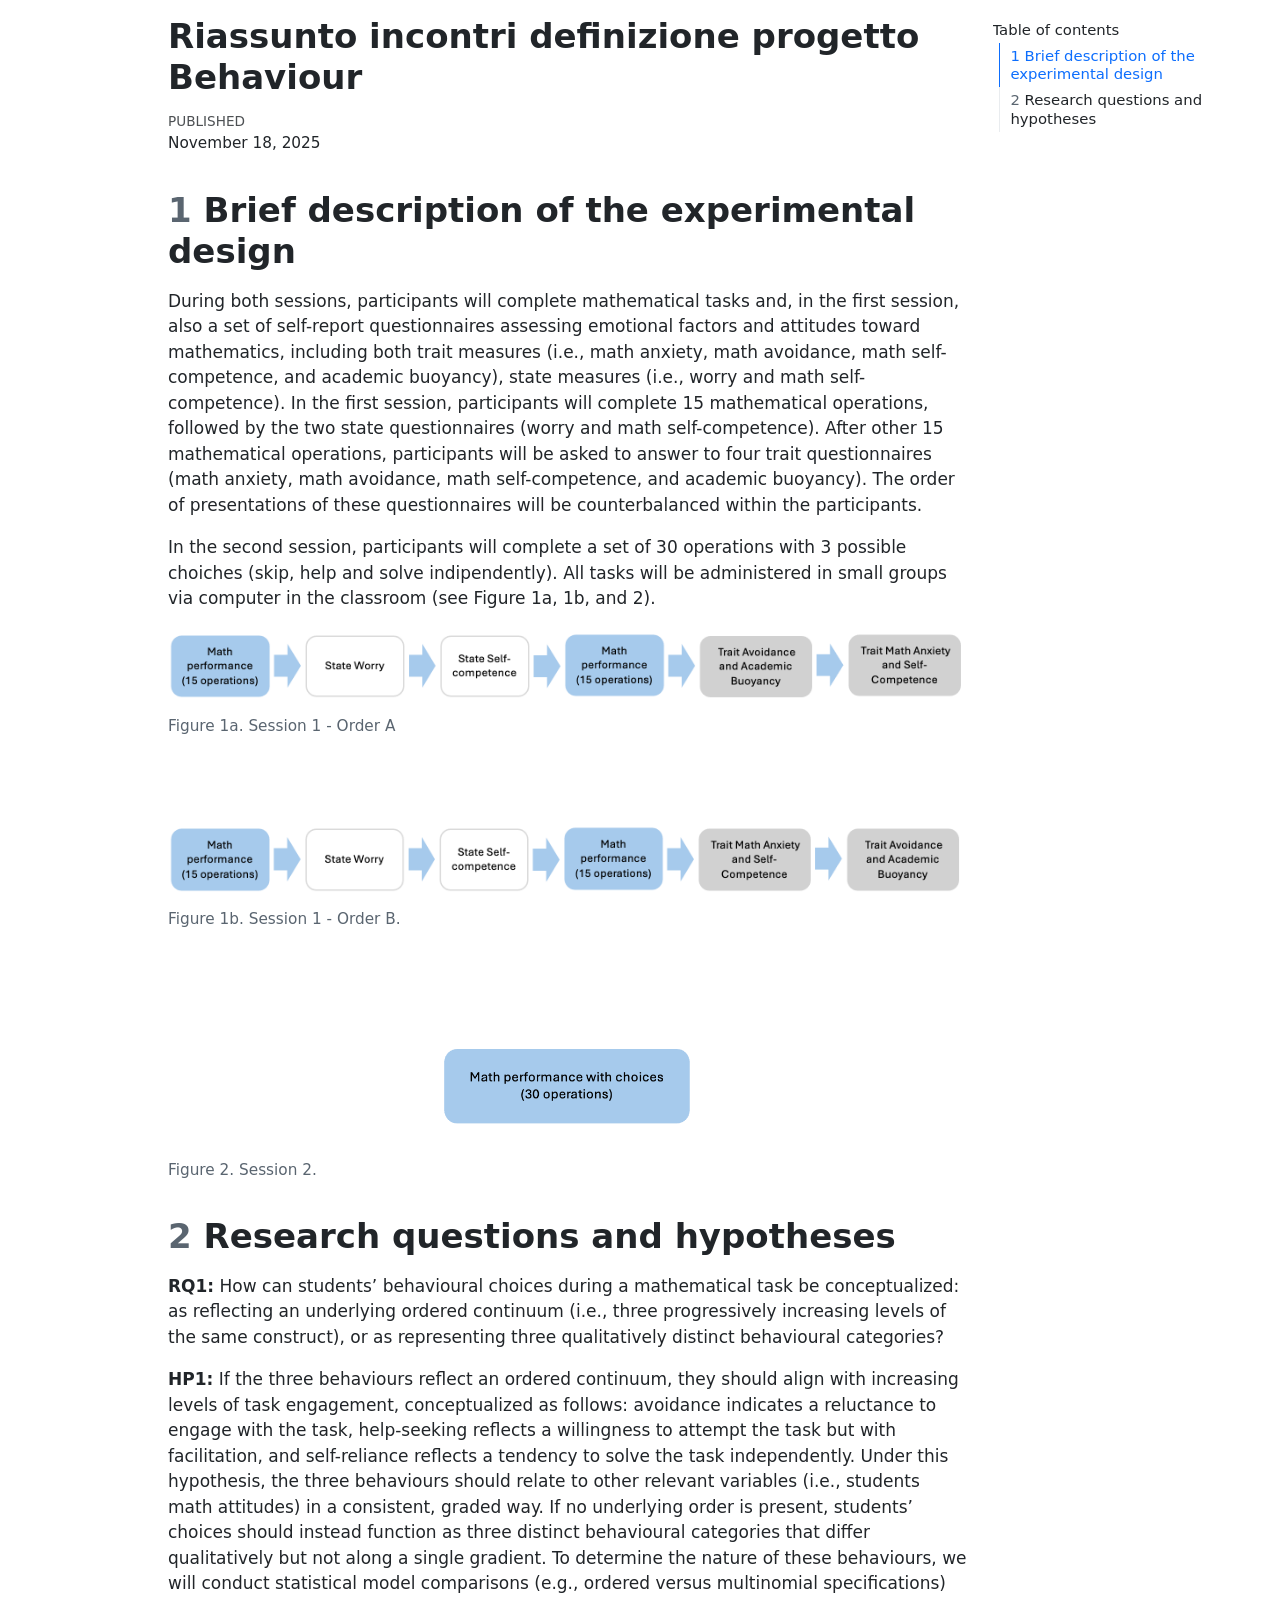
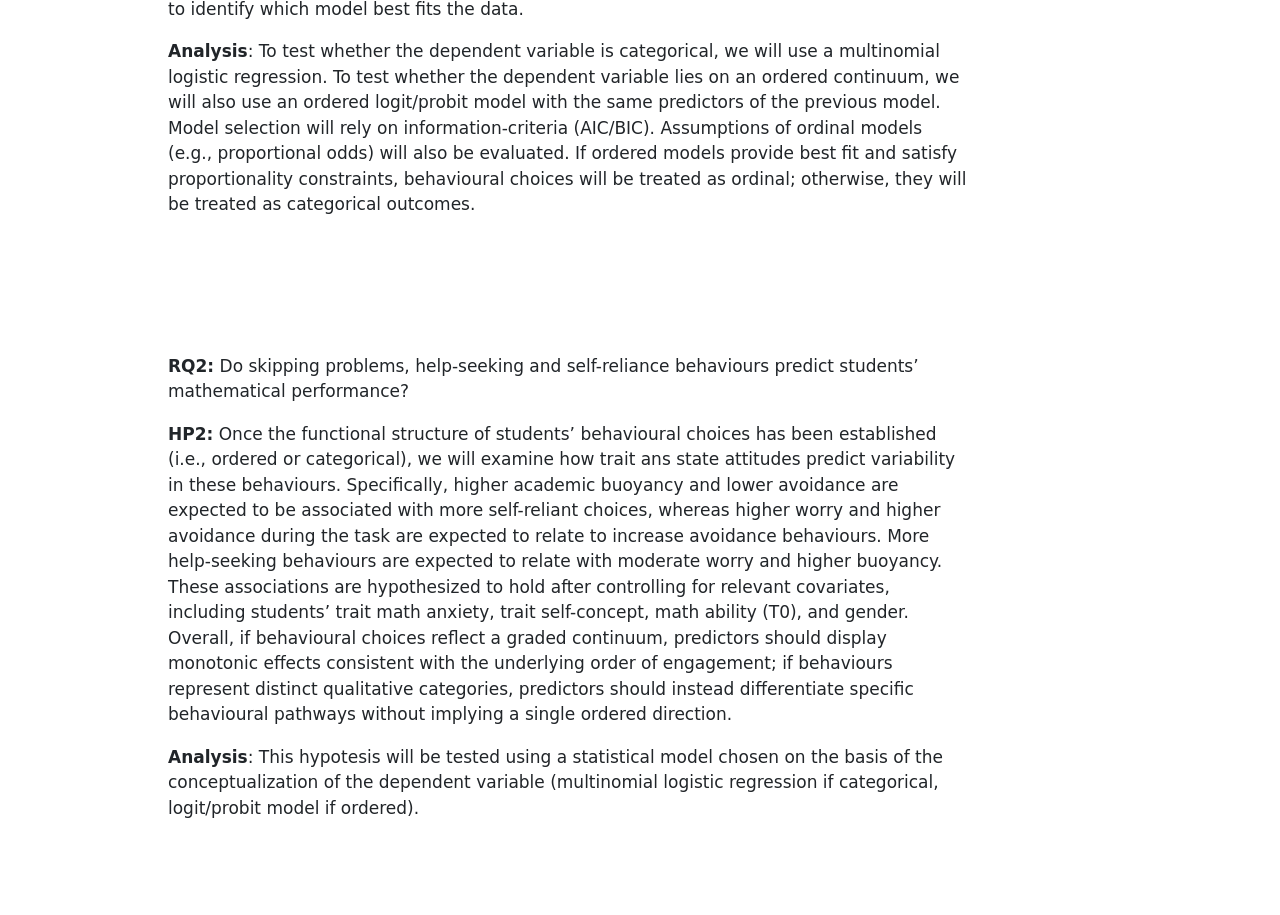
==== commit f72b7957: "index file updated" ====
--- a/Index.html
+++ b/Index.html
@@ -1,478 +1,525 @@
 <!DOCTYPE html>
-
-<html>
-
-<head>
-
-<meta charset="utf-8" />
-<meta name="generator" content="pandoc" />
-<meta http-equiv="X-UA-Compatible" content="IE=EDGE" />
-
-
-<meta name="author" content />
-
-
-<title>Index.knit</title>
-
-<script>// Pandoc 2.9 adds attributes on both header and div. We remove the former (to
-// be compatible with the behavior of Pandoc < 2.8).
-document.addEventListener('DOMContentLoaded', function(e) {
-  var hs = document.querySelectorAll("div.section[class*='level'] > :first-child");
-  var i, h, a;
-  for (i = 0; i < hs.length; i++) {
-    h = hs[i];
-    if (!/^h[1-6]$/i.test(h.tagName)) continue;  // it should be a header h1-h6
-    a = h.attributes;
-    while (a.length > 0) h.removeAttribute(a[0].name);
-  }
-});
-</script>
-<script>/*! jQuery v3.6.0 | (c) OpenJS Foundation and other contributors | jquery.org/license */
-!function(e,t){"use strict";"object"==typeof module&&"object"==typeof module.exports?module.exports=e.document?t(e,!0):function(e){if(!e.document)throw new Error("jQuery requires a window with a document");return t(e)}:t(e)}("undefined"!=typeof window?window:this,function(C,e){"use strict";var t=[],r=Object.getPrototypeOf,s=t.slice,g=t.flat?function(e){return t.flat.call(e)}:function(e){return t.concat.apply([],e)},u=t.push,i=t.indexOf,n={},o=n.toString,v=n.hasOwnProperty,a=v.toString,l=a.call(Object),y={},m=function(e){return"function"==typeof e&&"number"!=typeof e.nodeType&&"function"!=typeof e.item},x=function(e){return null!=e&&e===e.window},E=C.document,c={type:!0,src:!0,nonce:!0,noModule:!0};function b(e,t,n){var r,i,o=(n=n||E).createElement("script");if(o.text=e,t)for(r in c)(i=t[r]||t.getAttribute&&t.getAttribute(r))&&o.setAttribute(r,i);n.head.appendChild(o).parentNode.removeChild(o)}function w(e){return null==e?e+"":"object"==typeof e||"function"==typeof e?n[o.call(e)]||"object":typeof e}var f="3.6.0",S=function(e,t){return new S.fn.init(e,t)};function p(e){var t=!!e&&"length"in e&&e.length,n=w(e);return!m(e)&&!x(e)&&("array"===n||0===t||"number"==typeof t&&0<t&&t-1 in e)}S.fn=S.prototype={jquery:f,constructor:S,length:0,toArray:function(){return s.call(this)},get:function(e){return null==e?s.call(this):e<0?this[e+this.length]:this[e]},pushStack:function(e){var t=S.merge(this.constructor(),e);return t.prevObject=this,t},each:function(e){return S.each(this,e)},map:function(n){return this.pushStack(S.map(this,function(e,t){return n.call(e,t,e)}))},slice:function(){return this.pushStack(s.apply(this,arguments))},first:function(){return this.eq(0)},last:function(){return this.eq(-1)},even:function(){return this.pushStack(S.grep(this,function(e,t){return(t+1)%2}))},odd:function(){return this.pushStack(S.grep(this,function(e,t){return t%2}))},eq:function(e){var t=this.length,n=+e+(e<0?t:0);return this.pushStack(0<=n&&n<t?[this[n]]:[])},end:function(){return this.prevObject||this.constructor()},push:u,sort:t.sort,splice:t.splice},S.extend=S.fn.extend=function(){var e,t,n,r,i,o,a=arguments[0]||{},s=1,u=arguments.length,l=!1;for("boolean"==typeof a&&(l=a,a=arguments[s]||{},s++),"object"==typeof a||m(a)||(a={}),s===u&&(a=this,s--);s<u;s++)if(null!=(e=arguments[s]))for(t in e)r=e[t],"__proto__"!==t&&a!==r&&(l&&r&&(S.isPlainObject(r)||(i=Array.isArray(r)))?(n=a[t],o=i&&!Array.isArray(n)?[]:i||S.isPlainObject(n)?n:{},i=!1,a[t]=S.extend(l,o,r)):void 0!==r&&(a[t]=r));return a},S.extend({expando:"jQuery"+(f+Math.random()).replace(/\D/g,""),isReady:!0,error:function(e){throw new Error(e)},noop:function(){},isPlainObject:function(e){var t,n;return!(!e||"[object Object]"!==o.call(e))&&(!(t=r(e))||"function"==typeof(n=v.call(t,"constructor")&&t.constructor)&&a.call(n)===l)},isEmptyObject:function(e){var t;for(t in e)return!1;return!0},globalEval:function(e,t,n){b(e,{nonce:t&&t.nonce},n)},each:function(e,t){var n,r=0;if(p(e)){for(n=e.length;r<n;r++)if(!1===t.call(e[r],r,e[r]))break}else for(r in e)if(!1===t.call(e[r],r,e[r]))break;return e},makeArray:function(e,t){var n=t||[];return null!=e&&(p(Object(e))?S.merge(n,"string"==typeof e?[e]:e):u.call(n,e)),n},inArray:function(e,t,n){return null==t?-1:i.call(t,e,n)},merge:function(e,t){for(var n=+t.length,r=0,i=e.length;r<n;r++)e[i++]=t[r];return e.length=i,e},grep:function(e,t,n){for(var r=[],i=0,o=e.length,a=!n;i<o;i++)!t(e[i],i)!==a&&r.push(e[i]);return r},map:function(e,t,n){var r,i,o=0,a=[];if(p(e))for(r=e.length;o<r;o++)null!=(i=t(e[o],o,n))&&a.push(i);else for(o in e)null!=(i=t(e[o],o,n))&&a.push(i);return g(a)},guid:1,support:y}),"function"==typeof Symbol&&(S.fn[Symbol.iterator]=t[Symbol.iterator]),S.each("Boolean Number String Function Array Date RegExp Object Error Symbol".split(" "),function(e,t){n["[object "+t+"]"]=t.toLowerCase()});var d=function(n){var e,d,b,o,i,h,f,g,w,u,l,T,C,a,E,v,s,c,y,S="sizzle"+1*new Date,p=n.document,k=0,r=0,m=ue(),x=ue(),A=ue(),N=ue(),j=function(e,t){return e===t&&(l=!0),0},D={}.hasOwnProperty,t=[],q=t.pop,L=t.push,H=t.push,O=t.slice,P=function(e,t){for(var n=0,r=e.length;n<r;n++)if(e[n]===t)return n;return-1},R="checked|selected|async|autofocus|autoplay|controls|defer|disabled|hidden|ismap|loop|multiple|open|readonly|required|scoped",M="[\\x20\\t\\r\\n\\f]",I="(?:\\\\[\\da-fA-F]{1,6}"+M+"?|\\\\[^\\r\\n\\f]|[\\w-]|[^\0-\\x7f])+",W="\\["+M+"*("+I+")(?:"+M+"*([*^$|!~]?=)"+M+"*(?:'((?:\\\\.|[^\\\\'])*)'|\"((?:\\\\.|[^\\\\\"])*)\"|("+I+"))|)"+M+"*\\]",F=":("+I+")(?:\\((('((?:\\\\.|[^\\\\'])*)'|\"((?:\\\\.|[^\\\\\"])*)\")|((?:\\\\.|[^\\\\()[\\]]|"+W+")*)|.*)\\)|)",B=new RegExp(M+"+","g"),$=new RegExp("^"+M+"+|((?:^|[^\\\\])(?:\\\\.)*)"+M+"+$","g"),_=new RegExp("^"+M+"*,"+M+"*"),z=new RegExp("^"+M+"*([>+~]|"+M+")"+M+"*"),U=new RegExp(M+"|>"),X=new RegExp(F),V=new RegExp("^"+I+"$"),G={ID:new RegExp("^#("+I+")"),CLASS:new RegExp("^\\.("+I+")"),TAG:new RegExp("^("+I+"|[*])"),ATTR:new RegExp("^"+W),PSEUDO:new RegExp("^"+F),CHILD:new RegExp("^:(only|first|last|nth|nth-last)-(child|of-type)(?:\\("+M+"*(even|odd|(([+-]|)(\\d*)n|)"+M+"*(?:([+-]|)"+M+"*(\\d+)|))"+M+"*\\)|)","i"),bool:new RegExp("^(?:"+R+")$","i"),needsContext:new RegExp("^"+M+"*[>+~]|:(even|odd|eq|gt|lt|nth|first|last)(?:\\("+M+"*((?:-\\d)?\\d*)"+M+"*\\)|)(?=[^-]|$)","i")},Y=/HTML$/i,Q=/^(?:input|select|textarea|button)$/i,J=/^h\d$/i,K=/^[^{]+\{\s*\[native \w/,Z=/^(?:#([\w-]+)|(\w+)|\.([\w-]+))$/,ee=/[+~]/,te=new RegExp("\\\\[\\da-fA-F]{1,6}"+M+"?|\\\\([^\\r\\n\\f])","g"),ne=function(e,t){var n="0x"+e.slice(1)-65536;return t||(n<0?String.fromCharCode(n+65536):String.fromCharCode(n>>10|55296,1023&n|56320))},re=/([\0-\x1f\x7f]|^-?\d)|^-$|[^\0-\x1f\x7f-\uFFFF\w-]/g,ie=function(e,t){return t?"\0"===e?"\ufffd":e.slice(0,-1)+"\\"+e.charCodeAt(e.length-1).toString(16)+" ":"\\"+e},oe=function(){T()},ae=be(function(e){return!0===e.disabled&&"fieldset"===e.nodeName.toLowerCase()},{dir:"parentNode",next:"legend"});try{H.apply(t=O.call(p.childNodes),p.childNodes),t[p.childNodes.length].nodeType}catch(e){H={apply:t.length?function(e,t){L.apply(e,O.call(t))}:function(e,t){var n=e.length,r=0;while(e[n++]=t[r++]);e.length=n-1}}}function se(t,e,n,r){var i,o,a,s,u,l,c,f=e&&e.ownerDocument,p=e?e.nodeType:9;if(n=n||[],"string"!=typeof t||!t||1!==p&&9!==p&&11!==p)return n;if(!r&&(T(e),e=e||C,E)){if(11!==p&&(u=Z.exec(t)))if(i=u[1]){if(9===p){if(!(a=e.getElementById(i)))return n;if(a.id===i)return n.push(a),n}else if(f&&(a=f.getElementById(i))&&y(e,a)&&a.id===i)return n.push(a),n}else{if(u[2])return H.apply(n,e.getElementsByTagName(t)),n;if((i=u[3])&&d.getElementsByClassName&&e.getElementsByClassName)return H.apply(n,e.getElementsByClassName(i)),n}if(d.qsa&&!N[t+" "]&&(!v||!v.test(t))&&(1!==p||"object"!==e.nodeName.toLowerCase())){if(c=t,f=e,1===p&&(U.test(t)||z.test(t))){(f=ee.test(t)&&ye(e.parentNode)||e)===e&&d.scope||((s=e.getAttribute("id"))?s=s.replace(re,ie):e.setAttribute("id",s=S)),o=(l=h(t)).length;while(o--)l[o]=(s?"#"+s:":scope")+" "+xe(l[o]);c=l.join(",")}try{return H.apply(n,f.querySelectorAll(c)),n}catch(e){N(t,!0)}finally{s===S&&e.removeAttribute("id")}}}return g(t.replace($,"$1"),e,n,r)}function ue(){var r=[];return function e(t,n){return r.push(t+" ")>b.cacheLength&&delete e[r.shift()],e[t+" "]=n}}function le(e){return e[S]=!0,e}function ce(e){var t=C.createElement("fieldset");try{return!!e(t)}catch(e){return!1}finally{t.parentNode&&t.parentNode.removeChild(t),t=null}}function fe(e,t){var n=e.split("|"),r=n.length;while(r--)b.attrHandle[n[r]]=t}function pe(e,t){var n=t&&e,r=n&&1===e.nodeType&&1===t.nodeType&&e.sourceIndex-t.sourceIndex;if(r)return r;if(n)while(n=n.nextSibling)if(n===t)return-1;return e?1:-1}function de(t){return function(e){return"input"===e.nodeName.toLowerCase()&&e.type===t}}function he(n){return function(e){var t=e.nodeName.toLowerCase();return("input"===t||"button"===t)&&e.type===n}}function ge(t){return function(e){return"form"in e?e.parentNode&&!1===e.disabled?"label"in e?"label"in e.parentNode?e.parentNode.disabled===t:e.disabled===t:e.isDisabled===t||e.isDisabled!==!t&&ae(e)===t:e.disabled===t:"label"in e&&e.disabled===t}}function ve(a){return le(function(o){return o=+o,le(function(e,t){var n,r=a([],e.length,o),i=r.length;while(i--)e[n=r[i]]&&(e[n]=!(t[n]=e[n]))})})}function ye(e){return e&&"undefined"!=typeof e.getElementsByTagName&&e}for(e in d=se.support={},i=se.isXML=function(e){var t=e&&e.namespaceURI,n=e&&(e.ownerDocument||e).documentElement;return!Y.test(t||n&&n.nodeName||"HTML")},T=se.setDocument=function(e){var t,n,r=e?e.ownerDocument||e:p;return r!=C&&9===r.nodeType&&r.documentElement&&(a=(C=r).documentElement,E=!i(C),p!=C&&(n=C.defaultView)&&n.top!==n&&(n.addEventListener?n.addEventListener("unload",oe,!1):n.attachEvent&&n.attachEvent("onunload",oe)),d.scope=ce(function(e){return a.appendChild(e).appendChild(C.createElement("div")),"undefined"!=typeof e.querySelectorAll&&!e.querySelectorAll(":scope fieldset div").length}),d.attributes=ce(function(e){return e.className="i",!e.getAttribute("className")}),d.getElementsByTagName=ce(function(e){return e.appendChild(C.createComment("")),!e.getElementsByTagName("*").length}),d.getElementsByClassName=K.test(C.getElementsByClassName),d.getById=ce(function(e){return a.appendChild(e).id=S,!C.getElementsByName||!C.getElementsByName(S).length}),d.getById?(b.filter.ID=function(e){var t=e.replace(te,ne);return function(e){return e.getAttribute("id")===t}},b.find.ID=function(e,t){if("undefined"!=typeof t.getElementById&&E){var n=t.getElementById(e);return n?[n]:[]}}):(b.filter.ID=function(e){var n=e.replace(te,ne);return function(e){var t="undefined"!=typeof e.getAttributeNode&&e.getAttributeNode("id");return t&&t.value===n}},b.find.ID=function(e,t){if("undefined"!=typeof t.getElementById&&E){var n,r,i,o=t.getElementById(e);if(o){if((n=o.getAttributeNode("id"))&&n.value===e)return[o];i=t.getElementsByName(e),r=0;while(o=i[r++])if((n=o.getAttributeNode("id"))&&n.value===e)return[o]}return[]}}),b.find.TAG=d.getElementsByTagName?function(e,t){return"undefined"!=typeof t.getElementsByTagName?t.getElementsByTagName(e):d.qsa?t.querySelectorAll(e):void 0}:function(e,t){var n,r=[],i=0,o=t.getElementsByTagName(e);if("*"===e){while(n=o[i++])1===n.nodeType&&r.push(n);return r}return o},b.find.CLASS=d.getElementsByClassName&&function(e,t){if("undefined"!=typeof t.getElementsByClassName&&E)return t.getElementsByClassName(e)},s=[],v=[],(d.qsa=K.test(C.querySelectorAll))&&(ce(function(e){var t;a.appendChild(e).innerHTML="<a id='"+S+"'></a><select id='"+S+"-\r\\' msallowcapture=''><option selected=''></option></select>",e.querySelectorAll("[msallowcapture^='']").length&&v.push("[*^$]="+M+"*(?:''|\"\")"),e.querySelectorAll("[selected]").length||v.push("\\["+M+"*(?:value|"+R+")"),e.querySelectorAll("[id~="+S+"-]").length||v.push("~="),(t=C.createElement("input")).setAttribute("name",""),e.appendChild(t),e.querySelectorAll("[name='']").length||v.push("\\["+M+"*name"+M+"*="+M+"*(?:''|\"\")"),e.querySelectorAll(":checked").length||v.push(":checked"),e.querySelectorAll("a#"+S+"+*").length||v.push(".#.+[+~]"),e.querySelectorAll("\\\f"),v.push("[\\r\\n\\f]")}),ce(function(e){e.innerHTML="<a href='' disabled='disabled'></a><select disabled='disabled'><option/></select>";var t=C.createElement("input");t.setAttribute("type","hidden"),e.appendChild(t).setAttribute("name","D"),e.querySelectorAll("[name=d]").length&&v.push("name"+M+"*[*^$|!~]?="),2!==e.querySelectorAll(":enabled").length&&v.push(":enabled",":disabled"),a.appendChild(e).disabled=!0,2!==e.querySelectorAll(":disabled").length&&v.push(":enabled",":disabled"),e.querySelectorAll("*,:x"),v.push(",.*:")})),(d.matchesSelector=K.test(c=a.matches||a.webkitMatchesSelector||a.mozMatchesSelector||a.oMatchesSelector||a.msMatchesSelector))&&ce(function(e){d.disconnectedMatch=c.call(e,"*"),c.call(e,"[s!='']:x"),s.push("!=",F)}),v=v.length&&new RegExp(v.join("|")),s=s.length&&new RegExp(s.join("|")),t=K.test(a.compareDocumentPosition),y=t||K.test(a.contains)?function(e,t){var n=9===e.nodeType?e.documentElement:e,r=t&&t.parentNode;return e===r||!(!r||1!==r.nodeType||!(n.contains?n.contains(r):e.compareDocumentPosition&&16&e.compareDocumentPosition(r)))}:function(e,t){if(t)while(t=t.parentNode)if(t===e)return!0;return!1},j=t?function(e,t){if(e===t)return l=!0,0;var n=!e.compareDocumentPosition-!t.compareDocumentPosition;return n||(1&(n=(e.ownerDocument||e)==(t.ownerDocument||t)?e.compareDocumentPosition(t):1)||!d.sortDetached&&t.compareDocumentPosition(e)===n?e==C||e.ownerDocument==p&&y(p,e)?-1:t==C||t.ownerDocument==p&&y(p,t)?1:u?P(u,e)-P(u,t):0:4&n?-1:1)}:function(e,t){if(e===t)return l=!0,0;var n,r=0,i=e.parentNode,o=t.parentNode,a=[e],s=[t];if(!i||!o)return e==C?-1:t==C?1:i?-1:o?1:u?P(u,e)-P(u,t):0;if(i===o)return pe(e,t);n=e;while(n=n.parentNode)a.unshift(n);n=t;while(n=n.parentNode)s.unshift(n);while(a[r]===s[r])r++;return r?pe(a[r],s[r]):a[r]==p?-1:s[r]==p?1:0}),C},se.matches=function(e,t){return se(e,null,null,t)},se.matchesSelector=function(e,t){if(T(e),d.matchesSelector&&E&&!N[t+" "]&&(!s||!s.test(t))&&(!v||!v.test(t)))try{var n=c.call(e,t);if(n||d.disconnectedMatch||e.document&&11!==e.document.nodeType)return n}catch(e){N(t,!0)}return 0<se(t,C,null,[e]).length},se.contains=function(e,t){return(e.ownerDocument||e)!=C&&T(e),y(e,t)},se.attr=function(e,t){(e.ownerDocument||e)!=C&&T(e);var n=b.attrHandle[t.toLowerCase()],r=n&&D.call(b.attrHandle,t.toLowerCase())?n(e,t,!E):void 0;return void 0!==r?r:d.attributes||!E?e.getAttribute(t):(r=e.getAttributeNode(t))&&r.specified?r.value:null},se.escape=function(e){return(e+"").replace(re,ie)},se.error=function(e){throw new Error("Syntax error, unrecognized expression: "+e)},se.uniqueSort=function(e){var t,n=[],r=0,i=0;if(l=!d.detectDuplicates,u=!d.sortStable&&e.slice(0),e.sort(j),l){while(t=e[i++])t===e[i]&&(r=n.push(i));while(r--)e.splice(n[r],1)}return u=null,e},o=se.getText=function(e){var t,n="",r=0,i=e.nodeType;if(i){if(1===i||9===i||11===i){if("string"==typeof e.textContent)return e.textContent;for(e=e.firstChild;e;e=e.nextSibling)n+=o(e)}else if(3===i||4===i)return e.nodeValue}else while(t=e[r++])n+=o(t);return n},(b=se.selectors={cacheLength:50,createPseudo:le,match:G,attrHandle:{},find:{},relative:{">":{dir:"parentNode",first:!0}," ":{dir:"parentNode"},"+":{dir:"previousSibling",first:!0},"~":{dir:"previousSibling"}},preFilter:{ATTR:function(e){return e[1]=e[1].replace(te,ne),e[3]=(e[3]||e[4]||e[5]||"").replace(te,ne),"~="===e[2]&&(e[3]=" "+e[3]+" "),e.slice(0,4)},CHILD:function(e){return e[1]=e[1].toLowerCase(),"nth"===e[1].slice(0,3)?(e[3]||se.error(e[0]),e[4]=+(e[4]?e[5]+(e[6]||1):2*("even"===e[3]||"odd"===e[3])),e[5]=+(e[7]+e[8]||"odd"===e[3])):e[3]&&se.error(e[0]),e},PSEUDO:function(e){var t,n=!e[6]&&e[2];return G.CHILD.test(e[0])?null:(e[3]?e[2]=e[4]||e[5]||"":n&&X.test(n)&&(t=h(n,!0))&&(t=n.indexOf(")",n.length-t)-n.length)&&(e[0]=e[0].slice(0,t),e[2]=n.slice(0,t)),e.slice(0,3))}},filter:{TAG:function(e){var t=e.replace(te,ne).toLowerCase();return"*"===e?function(){return!0}:function(e){return e.nodeName&&e.nodeName.toLowerCase()===t}},CLASS:function(e){var t=m[e+" "];return t||(t=new RegExp("(^|"+M+")"+e+"("+M+"|$)"))&&m(e,function(e){return t.test("string"==typeof e.className&&e.className||"undefined"!=typeof e.getAttribute&&e.getAttribute("class")||"")})},ATTR:function(n,r,i){return function(e){var t=se.attr(e,n);return null==t?"!="===r:!r||(t+="","="===r?t===i:"!="===r?t!==i:"^="===r?i&&0===t.indexOf(i):"*="===r?i&&-1<t.indexOf(i):"$="===r?i&&t.slice(-i.length)===i:"~="===r?-1<(" "+t.replace(B," ")+" ").indexOf(i):"|="===r&&(t===i||t.slice(0,i.length+1)===i+"-"))}},CHILD:function(h,e,t,g,v){var y="nth"!==h.slice(0,3),m="last"!==h.slice(-4),x="of-type"===e;return 1===g&&0===v?function(e){return!!e.parentNode}:function(e,t,n){var r,i,o,a,s,u,l=y!==m?"nextSibling":"previousSibling",c=e.parentNode,f=x&&e.nodeName.toLowerCase(),p=!n&&!x,d=!1;if(c){if(y){while(l){a=e;while(a=a[l])if(x?a.nodeName.toLowerCase()===f:1===a.nodeType)return!1;u=l="only"===h&&!u&&"nextSibling"}return!0}if(u=[m?c.firstChild:c.lastChild],m&&p){d=(s=(r=(i=(o=(a=c)[S]||(a[S]={}))[a.uniqueID]||(o[a.uniqueID]={}))[h]||[])[0]===k&&r[1])&&r[2],a=s&&c.childNodes[s];while(a=++s&&a&&a[l]||(d=s=0)||u.pop())if(1===a.nodeType&&++d&&a===e){i[h]=[k,s,d];break}}else if(p&&(d=s=(r=(i=(o=(a=e)[S]||(a[S]={}))[a.uniqueID]||(o[a.uniqueID]={}))[h]||[])[0]===k&&r[1]),!1===d)while(a=++s&&a&&a[l]||(d=s=0)||u.pop())if((x?a.nodeName.toLowerCase()===f:1===a.nodeType)&&++d&&(p&&((i=(o=a[S]||(a[S]={}))[a.uniqueID]||(o[a.uniqueID]={}))[h]=[k,d]),a===e))break;return(d-=v)===g||d%g==0&&0<=d/g}}},PSEUDO:function(e,o){var t,a=b.pseudos[e]||b.setFilters[e.toLowerCase()]||se.error("unsupported pseudo: "+e);return a[S]?a(o):1<a.length?(t=[e,e,"",o],b.setFilters.hasOwnProperty(e.toLowerCase())?le(function(e,t){var n,r=a(e,o),i=r.length;while(i--)e[n=P(e,r[i])]=!(t[n]=r[i])}):function(e){return a(e,0,t)}):a}},pseudos:{not:le(function(e){var r=[],i=[],s=f(e.replace($,"$1"));return s[S]?le(function(e,t,n,r){var i,o=s(e,null,r,[]),a=e.length;while(a--)(i=o[a])&&(e[a]=!(t[a]=i))}):function(e,t,n){return r[0]=e,s(r,null,n,i),r[0]=null,!i.pop()}}),has:le(function(t){return function(e){return 0<se(t,e).length}}),contains:le(function(t){return t=t.replace(te,ne),function(e){return-1<(e.textContent||o(e)).indexOf(t)}}),lang:le(function(n){return V.test(n||"")||se.error("unsupported lang: "+n),n=n.replace(te,ne).toLowerCase(),function(e){var t;do{if(t=E?e.lang:e.getAttribute("xml:lang")||e.getAttribute("lang"))return(t=t.toLowerCase())===n||0===t.indexOf(n+"-")}while((e=e.parentNode)&&1===e.nodeType);return!1}}),target:function(e){var t=n.location&&n.location.hash;return t&&t.slice(1)===e.id},root:function(e){return e===a},focus:function(e){return e===C.activeElement&&(!C.hasFocus||C.hasFocus())&&!!(e.type||e.href||~e.tabIndex)},enabled:ge(!1),disabled:ge(!0),checked:function(e){var t=e.nodeName.toLowerCase();return"input"===t&&!!e.checked||"option"===t&&!!e.selected},selected:function(e){return e.parentNode&&e.parentNode.selectedIndex,!0===e.selected},empty:function(e){for(e=e.firstChild;e;e=e.nextSibling)if(e.nodeType<6)return!1;return!0},parent:function(e){return!b.pseudos.empty(e)},header:function(e){return J.test(e.nodeName)},input:function(e){return Q.test(e.nodeName)},button:function(e){var t=e.nodeName.toLowerCase();return"input"===t&&"button"===e.type||"button"===t},text:function(e){var t;return"input"===e.nodeName.toLowerCase()&&"text"===e.type&&(null==(t=e.getAttribute("type"))||"text"===t.toLowerCase())},first:ve(function(){return[0]}),last:ve(function(e,t){return[t-1]}),eq:ve(function(e,t,n){return[n<0?n+t:n]}),even:ve(function(e,t){for(var n=0;n<t;n+=2)e.push(n);return e}),odd:ve(function(e,t){for(var n=1;n<t;n+=2)e.push(n);return e}),lt:ve(function(e,t,n){for(var r=n<0?n+t:t<n?t:n;0<=--r;)e.push(r);return e}),gt:ve(function(e,t,n){for(var r=n<0?n+t:n;++r<t;)e.push(r);return e})}}).pseudos.nth=b.pseudos.eq,{radio:!0,checkbox:!0,file:!0,password:!0,image:!0})b.pseudos[e]=de(e);for(e in{submit:!0,reset:!0})b.pseudos[e]=he(e);function me(){}function xe(e){for(var t=0,n=e.length,r="";t<n;t++)r+=e[t].value;return r}function be(s,e,t){var u=e.dir,l=e.next,c=l||u,f=t&&"parentNode"===c,p=r++;return e.first?function(e,t,n){while(e=e[u])if(1===e.nodeType||f)return s(e,t,n);return!1}:function(e,t,n){var r,i,o,a=[k,p];if(n){while(e=e[u])if((1===e.nodeType||f)&&s(e,t,n))return!0}else while(e=e[u])if(1===e.nodeType||f)if(i=(o=e[S]||(e[S]={}))[e.uniqueID]||(o[e.uniqueID]={}),l&&l===e.nodeName.toLowerCase())e=e[u]||e;else{if((r=i[c])&&r[0]===k&&r[1]===p)return a[2]=r[2];if((i[c]=a)[2]=s(e,t,n))return!0}return!1}}function we(i){return 1<i.length?function(e,t,n){var r=i.length;while(r--)if(!i[r](e,t,n))return!1;return!0}:i[0]}function Te(e,t,n,r,i){for(var o,a=[],s=0,u=e.length,l=null!=t;s<u;s++)(o=e[s])&&(n&&!n(o,r,i)||(a.push(o),l&&t.push(s)));return a}function Ce(d,h,g,v,y,e){return v&&!v[S]&&(v=Ce(v)),y&&!y[S]&&(y=Ce(y,e)),le(function(e,t,n,r){var i,o,a,s=[],u=[],l=t.length,c=e||function(e,t,n){for(var r=0,i=t.length;r<i;r++)se(e,t[r],n);return n}(h||"*",n.nodeType?[n]:n,[]),f=!d||!e&&h?c:Te(c,s,d,n,r),p=g?y||(e?d:l||v)?[]:t:f;if(g&&g(f,p,n,r),v){i=Te(p,u),v(i,[],n,r),o=i.length;while(o--)(a=i[o])&&(p[u[o]]=!(f[u[o]]=a))}if(e){if(y||d){if(y){i=[],o=p.length;while(o--)(a=p[o])&&i.push(f[o]=a);y(null,p=[],i,r)}o=p.length;while(o--)(a=p[o])&&-1<(i=y?P(e,a):s[o])&&(e[i]=!(t[i]=a))}}else p=Te(p===t?p.splice(l,p.length):p),y?y(null,t,p,r):H.apply(t,p)})}function Ee(e){for(var i,t,n,r=e.length,o=b.relative[e[0].type],a=o||b.relative[" "],s=o?1:0,u=be(function(e){return e===i},a,!0),l=be(function(e){return-1<P(i,e)},a,!0),c=[function(e,t,n){var r=!o&&(n||t!==w)||((i=t).nodeType?u(e,t,n):l(e,t,n));return i=null,r}];s<r;s++)if(t=b.relative[e[s].type])c=[be(we(c),t)];else{if((t=b.filter[e[s].type].apply(null,e[s].matches))[S]){for(n=++s;n<r;n++)if(b.relative[e[n].type])break;return Ce(1<s&&we(c),1<s&&xe(e.slice(0,s-1).concat({value:" "===e[s-2].type?"*":""})).replace($,"$1"),t,s<n&&Ee(e.slice(s,n)),n<r&&Ee(e=e.slice(n)),n<r&&xe(e))}c.push(t)}return we(c)}return me.prototype=b.filters=b.pseudos,b.setFilters=new me,h=se.tokenize=function(e,t){var n,r,i,o,a,s,u,l=x[e+" "];if(l)return t?0:l.slice(0);a=e,s=[],u=b.preFilter;while(a){for(o in n&&!(r=_.exec(a))||(r&&(a=a.slice(r[0].length)||a),s.push(i=[])),n=!1,(r=z.exec(a))&&(n=r.shift(),i.push({value:n,type:r[0].replace($," ")}),a=a.slice(n.length)),b.filter)!(r=G[o].exec(a))||u[o]&&!(r=u[o](r))||(n=r.shift(),i.push({value:n,type:o,matches:r}),a=a.slice(n.length));if(!n)break}return t?a.length:a?se.error(e):x(e,s).slice(0)},f=se.compile=function(e,t){var n,v,y,m,x,r,i=[],o=[],a=A[e+" "];if(!a){t||(t=h(e)),n=t.length;while(n--)(a=Ee(t[n]))[S]?i.push(a):o.push(a);(a=A(e,(v=o,m=0<(y=i).length,x=0<v.length,r=function(e,t,n,r,i){var o,a,s,u=0,l="0",c=e&&[],f=[],p=w,d=e||x&&b.find.TAG("*",i),h=k+=null==p?1:Math.random()||.1,g=d.length;for(i&&(w=t==C||t||i);l!==g&&null!=(o=d[l]);l++){if(x&&o){a=0,t||o.ownerDocument==C||(T(o),n=!E);while(s=v[a++])if(s(o,t||C,n)){r.push(o);break}i&&(k=h)}m&&((o=!s&&o)&&u--,e&&c.push(o))}if(u+=l,m&&l!==u){a=0;while(s=y[a++])s(c,f,t,n);if(e){if(0<u)while(l--)c[l]||f[l]||(f[l]=q.call(r));f=Te(f)}H.apply(r,f),i&&!e&&0<f.length&&1<u+y.length&&se.uniqueSort(r)}return i&&(k=h,w=p),c},m?le(r):r))).selector=e}return a},g=se.select=function(e,t,n,r){var i,o,a,s,u,l="function"==typeof e&&e,c=!r&&h(e=l.selector||e);if(n=n||[],1===c.length){if(2<(o=c[0]=c[0].slice(0)).length&&"ID"===(a=o[0]).type&&9===t.nodeType&&E&&b.relative[o[1].type]){if(!(t=(b.find.ID(a.matches[0].replace(te,ne),t)||[])[0]))return n;l&&(t=t.parentNode),e=e.slice(o.shift().value.length)}i=G.needsContext.test(e)?0:o.length;while(i--){if(a=o[i],b.relative[s=a.type])break;if((u=b.find[s])&&(r=u(a.matches[0].replace(te,ne),ee.test(o[0].type)&&ye(t.parentNode)||t))){if(o.splice(i,1),!(e=r.length&&xe(o)))return H.apply(n,r),n;break}}}return(l||f(e,c))(r,t,!E,n,!t||ee.test(e)&&ye(t.parentNode)||t),n},d.sortStable=S.split("").sort(j).join("")===S,d.detectDuplicates=!!l,T(),d.sortDetached=ce(function(e){return 1&e.compareDocumentPosition(C.createElement("fieldset"))}),ce(function(e){return e.innerHTML="<a href='#'></a>","#"===e.firstChild.getAttribute("href")})||fe("type|href|height|width",function(e,t,n){if(!n)return e.getAttribute(t,"type"===t.toLowerCase()?1:2)}),d.attributes&&ce(function(e){return e.innerHTML="<input/>",e.firstChild.setAttribute("value",""),""===e.firstChild.getAttribute("value")})||fe("value",function(e,t,n){if(!n&&"input"===e.nodeName.toLowerCase())return e.defaultValue}),ce(function(e){return null==e.getAttribute("disabled")})||fe(R,function(e,t,n){var r;if(!n)return!0===e[t]?t.toLowerCase():(r=e.getAttributeNode(t))&&r.specified?r.value:null}),se}(C);S.find=d,S.expr=d.selectors,S.expr[":"]=S.expr.pseudos,S.uniqueSort=S.unique=d.uniqueSort,S.text=d.getText,S.isXMLDoc=d.isXML,S.contains=d.contains,S.escapeSelector=d.escape;var h=function(e,t,n){var r=[],i=void 0!==n;while((e=e[t])&&9!==e.nodeType)if(1===e.nodeType){if(i&&S(e).is(n))break;r.push(e)}return r},T=function(e,t){for(var n=[];e;e=e.nextSibling)1===e.nodeType&&e!==t&&n.push(e);return n},k=S.expr.match.needsContext;function A(e,t){return e.nodeName&&e.nodeName.toLowerCase()===t.toLowerCase()}var N=/^<([a-z][^\/\0>:\x20\t\r\n\f]*)[\x20\t\r\n\f]*\/?>(?:<\/\1>|)$/i;function j(e,n,r){return m(n)?S.grep(e,function(e,t){return!!n.call(e,t,e)!==r}):n.nodeType?S.grep(e,function(e){return e===n!==r}):"string"!=typeof n?S.grep(e,function(e){return-1<i.call(n,e)!==r}):S.filter(n,e,r)}S.filter=function(e,t,n){var r=t[0];return n&&(e=":not("+e+")"),1===t.length&&1===r.nodeType?S.find.matchesSelector(r,e)?[r]:[]:S.find.matches(e,S.grep(t,function(e){return 1===e.nodeType}))},S.fn.extend({find:function(e){var t,n,r=this.length,i=this;if("string"!=typeof e)return this.pushStack(S(e).filter(function(){for(t=0;t<r;t++)if(S.contains(i[t],this))return!0}));for(n=this.pushStack([]),t=0;t<r;t++)S.find(e,i[t],n);return 1<r?S.uniqueSort(n):n},filter:function(e){return this.pushStack(j(this,e||[],!1))},not:function(e){return this.pushStack(j(this,e||[],!0))},is:function(e){return!!j(this,"string"==typeof e&&k.test(e)?S(e):e||[],!1).length}});var D,q=/^(?:\s*(<[\w\W]+>)[^>]*|#([\w-]+))$/;(S.fn.init=function(e,t,n){var r,i;if(!e)return this;if(n=n||D,"string"==typeof e){if(!(r="<"===e[0]&&">"===e[e.length-1]&&3<=e.length?[null,e,null]:q.exec(e))||!r[1]&&t)return!t||t.jquery?(t||n).find(e):this.constructor(t).find(e);if(r[1]){if(t=t instanceof S?t[0]:t,S.merge(this,S.parseHTML(r[1],t&&t.nodeType?t.ownerDocument||t:E,!0)),N.test(r[1])&&S.isPlainObject(t))for(r in t)m(this[r])?this[r](t[r]):this.attr(r,t[r]);return this}return(i=E.getElementById(r[2]))&&(this[0]=i,this.length=1),this}return e.nodeType?(this[0]=e,this.length=1,this):m(e)?void 0!==n.ready?n.ready(e):e(S):S.makeArray(e,this)}).prototype=S.fn,D=S(E);var L=/^(?:parents|prev(?:Until|All))/,H={children:!0,contents:!0,next:!0,prev:!0};function O(e,t){while((e=e[t])&&1!==e.nodeType);return e}S.fn.extend({has:function(e){var t=S(e,this),n=t.length;return this.filter(function(){for(var e=0;e<n;e++)if(S.contains(this,t[e]))return!0})},closest:function(e,t){var n,r=0,i=this.length,o=[],a="string"!=typeof e&&S(e);if(!k.test(e))for(;r<i;r++)for(n=this[r];n&&n!==t;n=n.parentNode)if(n.nodeType<11&&(a?-1<a.index(n):1===n.nodeType&&S.find.matchesSelector(n,e))){o.push(n);break}return this.pushStack(1<o.length?S.uniqueSort(o):o)},index:function(e){return e?"string"==typeof e?i.call(S(e),this[0]):i.call(this,e.jquery?e[0]:e):this[0]&&this[0].parentNode?this.first().prevAll().length:-1},add:function(e,t){return this.pushStack(S.uniqueSort(S.merge(this.get(),S(e,t))))},addBack:function(e){return this.add(null==e?this.prevObject:this.prevObject.filter(e))}}),S.each({parent:function(e){var t=e.parentNode;return t&&11!==t.nodeType?t:null},parents:function(e){return h(e,"parentNode")},parentsUntil:function(e,t,n){return h(e,"parentNode",n)},next:function(e){return O(e,"nextSibling")},prev:function(e){return O(e,"previousSibling")},nextAll:function(e){return h(e,"nextSibling")},prevAll:function(e){return h(e,"previousSibling")},nextUntil:function(e,t,n){return h(e,"nextSibling",n)},prevUntil:function(e,t,n){return h(e,"previousSibling",n)},siblings:function(e){return T((e.parentNode||{}).firstChild,e)},children:function(e){return T(e.firstChild)},contents:function(e){return null!=e.contentDocument&&r(e.contentDocument)?e.contentDocument:(A(e,"template")&&(e=e.content||e),S.merge([],e.childNodes))}},function(r,i){S.fn[r]=function(e,t){var n=S.map(this,i,e);return"Until"!==r.slice(-5)&&(t=e),t&&"string"==typeof t&&(n=S.filter(t,n)),1<this.length&&(H[r]||S.uniqueSort(n),L.test(r)&&n.reverse()),this.pushStack(n)}});var P=/[^\x20\t\r\n\f]+/g;function R(e){return e}function M(e){throw e}function I(e,t,n,r){var i;try{e&&m(i=e.promise)?i.call(e).done(t).fail(n):e&&m(i=e.then)?i.call(e,t,n):t.apply(void 0,[e].slice(r))}catch(e){n.apply(void 0,[e])}}S.Callbacks=function(r){var e,n;r="string"==typeof r?(e=r,n={},S.each(e.match(P)||[],function(e,t){n[t]=!0}),n):S.extend({},r);var i,t,o,a,s=[],u=[],l=-1,c=function(){for(a=a||r.once,o=i=!0;u.length;l=-1){t=u.shift();while(++l<s.length)!1===s[l].apply(t[0],t[1])&&r.stopOnFalse&&(l=s.length,t=!1)}r.memory||(t=!1),i=!1,a&&(s=t?[]:"")},f={add:function(){return s&&(t&&!i&&(l=s.length-1,u.push(t)),function n(e){S.each(e,function(e,t){m(t)?r.unique&&f.has(t)||s.push(t):t&&t.length&&"string"!==w(t)&&n(t)})}(arguments),t&&!i&&c()),this},remove:function(){return S.each(arguments,function(e,t){var n;while(-1<(n=S.inArray(t,s,n)))s.splice(n,1),n<=l&&l--}),this},has:function(e){return e?-1<S.inArray(e,s):0<s.length},empty:function(){return s&&(s=[]),this},disable:function(){return a=u=[],s=t="",this},disabled:function(){return!s},lock:function(){return a=u=[],t||i||(s=t=""),this},locked:function(){return!!a},fireWith:function(e,t){return a||(t=[e,(t=t||[]).slice?t.slice():t],u.push(t),i||c()),this},fire:function(){return f.fireWith(this,arguments),this},fired:function(){return!!o}};return f},S.extend({Deferred:function(e){var o=[["notify","progress",S.Callbacks("memory"),S.Callbacks("memory"),2],["resolve","done",S.Callbacks("once memory"),S.Callbacks("once memory"),0,"resolved"],["reject","fail",S.Callbacks("once memory"),S.Callbacks("once memory"),1,"rejected"]],i="pending",a={state:function(){return i},always:function(){return s.done(arguments).fail(arguments),this},"catch":function(e){return a.then(null,e)},pipe:function(){var i=arguments;return S.Deferred(function(r){S.each(o,function(e,t){var n=m(i[t[4]])&&i[t[4]];s[t[1]](function(){var e=n&&n.apply(this,arguments);e&&m(e.promise)?e.promise().progress(r.notify).done(r.resolve).fail(r.reject):r[t[0]+"With"](this,n?[e]:arguments)})}),i=null}).promise()},then:function(t,n,r){var u=0;function l(i,o,a,s){return function(){var n=this,r=arguments,e=function(){var e,t;if(!(i<u)){if((e=a.apply(n,r))===o.promise())throw new TypeError("Thenable self-resolution");t=e&&("object"==typeof e||"function"==typeof e)&&e.then,m(t)?s?t.call(e,l(u,o,R,s),l(u,o,M,s)):(u++,t.call(e,l(u,o,R,s),l(u,o,M,s),l(u,o,R,o.notifyWith))):(a!==R&&(n=void 0,r=[e]),(s||o.resolveWith)(n,r))}},t=s?e:function(){try{e()}catch(e){S.Deferred.exceptionHook&&S.Deferred.exceptionHook(e,t.stackTrace),u<=i+1&&(a!==M&&(n=void 0,r=[e]),o.rejectWith(n,r))}};i?t():(S.Deferred.getStackHook&&(t.stackTrace=S.Deferred.getStackHook()),C.setTimeout(t))}}return S.Deferred(function(e){o[0][3].add(l(0,e,m(r)?r:R,e.notifyWith)),o[1][3].add(l(0,e,m(t)?t:R)),o[2][3].add(l(0,e,m(n)?n:M))}).promise()},promise:function(e){return null!=e?S.extend(e,a):a}},s={};return S.each(o,function(e,t){var n=t[2],r=t[5];a[t[1]]=n.add,r&&n.add(function(){i=r},o[3-e][2].disable,o[3-e][3].disable,o[0][2].lock,o[0][3].lock),n.add(t[3].fire),s[t[0]]=function(){return s[t[0]+"With"](this===s?void 0:this,arguments),this},s[t[0]+"With"]=n.fireWith}),a.promise(s),e&&e.call(s,s),s},when:function(e){var n=arguments.length,t=n,r=Array(t),i=s.call(arguments),o=S.Deferred(),a=function(t){return function(e){r[t]=this,i[t]=1<arguments.length?s.call(arguments):e,--n||o.resolveWith(r,i)}};if(n<=1&&(I(e,o.done(a(t)).resolve,o.reject,!n),"pending"===o.state()||m(i[t]&&i[t].then)))return o.then();while(t--)I(i[t],a(t),o.reject);return o.promise()}});var W=/^(Eval|Internal|Range|Reference|Syntax|Type|URI)Error$/;S.Deferred.exceptionHook=function(e,t){C.console&&C.console.warn&&e&&W.test(e.name)&&C.console.warn("jQuery.Deferred exception: "+e.message,e.stack,t)},S.readyException=function(e){C.setTimeout(function(){throw e})};var F=S.Deferred();function B(){E.removeEventListener("DOMContentLoaded",B),C.removeEventListener("load",B),S.ready()}S.fn.ready=function(e){return F.then(e)["catch"](function(e){S.readyException(e)}),this},S.extend({isReady:!1,readyWait:1,ready:function(e){(!0===e?--S.readyWait:S.isReady)||(S.isReady=!0)!==e&&0<--S.readyWait||F.resolveWith(E,[S])}}),S.ready.then=F.then,"complete"===E.readyState||"loading"!==E.readyState&&!E.documentElement.doScroll?C.setTimeout(S.ready):(E.addEventListener("DOMContentLoaded",B),C.addEventListener("load",B));var $=function(e,t,n,r,i,o,a){var s=0,u=e.length,l=null==n;if("object"===w(n))for(s in i=!0,n)$(e,t,s,n[s],!0,o,a);else if(void 0!==r&&(i=!0,m(r)||(a=!0),l&&(a?(t.call(e,r),t=null):(l=t,t=function(e,t,n){return l.call(S(e),n)})),t))for(;s<u;s++)t(e[s],n,a?r:r.call(e[s],s,t(e[s],n)));return i?e:l?t.call(e):u?t(e[0],n):o},_=/^-ms-/,z=/-([a-z])/g;function U(e,t){return t.toUpperCase()}function X(e){return e.replace(_,"ms-").replace(z,U)}var V=function(e){return 1===e.nodeType||9===e.nodeType||!+e.nodeType};function G(){this.expando=S.expando+G.uid++}G.uid=1,G.prototype={cache:function(e){var t=e[this.expando];return t||(t={},V(e)&&(e.nodeType?e[this.expando]=t:Object.defineProperty(e,this.expando,{value:t,configurable:!0}))),t},set:function(e,t,n){var r,i=this.cache(e);if("string"==typeof t)i[X(t)]=n;else for(r in t)i[X(r)]=t[r];return i},get:function(e,t){return void 0===t?this.cache(e):e[this.expando]&&e[this.expando][X(t)]},access:function(e,t,n){return void 0===t||t&&"string"==typeof t&&void 0===n?this.get(e,t):(this.set(e,t,n),void 0!==n?n:t)},remove:function(e,t){var n,r=e[this.expando];if(void 0!==r){if(void 0!==t){n=(t=Array.isArray(t)?t.map(X):(t=X(t))in r?[t]:t.match(P)||[]).length;while(n--)delete r[t[n]]}(void 0===t||S.isEmptyObject(r))&&(e.nodeType?e[this.expando]=void 0:delete e[this.expando])}},hasData:function(e){var t=e[this.expando];return void 0!==t&&!S.isEmptyObject(t)}};var Y=new G,Q=new G,J=/^(?:\{[\w\W]*\}|\[[\w\W]*\])$/,K=/[A-Z]/g;function Z(e,t,n){var r,i;if(void 0===n&&1===e.nodeType)if(r="data-"+t.replace(K,"-$&").toLowerCase(),"string"==typeof(n=e.getAttribute(r))){try{n="true"===(i=n)||"false"!==i&&("null"===i?null:i===+i+""?+i:J.test(i)?JSON.parse(i):i)}catch(e){}Q.set(e,t,n)}else n=void 0;return n}S.extend({hasData:function(e){return Q.hasData(e)||Y.hasData(e)},data:function(e,t,n){return Q.access(e,t,n)},removeData:function(e,t){Q.remove(e,t)},_data:function(e,t,n){return Y.access(e,t,n)},_removeData:function(e,t){Y.remove(e,t)}}),S.fn.extend({data:function(n,e){var t,r,i,o=this[0],a=o&&o.attributes;if(void 0===n){if(this.length&&(i=Q.get(o),1===o.nodeType&&!Y.get(o,"hasDataAttrs"))){t=a.length;while(t--)a[t]&&0===(r=a[t].name).indexOf("data-")&&(r=X(r.slice(5)),Z(o,r,i[r]));Y.set(o,"hasDataAttrs",!0)}return i}return"object"==typeof n?this.each(function(){Q.set(this,n)}):$(this,function(e){var t;if(o&&void 0===e)return void 0!==(t=Q.get(o,n))?t:void 0!==(t=Z(o,n))?t:void 0;this.each(function(){Q.set(this,n,e)})},null,e,1<arguments.length,null,!0)},removeData:function(e){return this.each(function(){Q.remove(this,e)})}}),S.extend({queue:function(e,t,n){var r;if(e)return t=(t||"fx")+"queue",r=Y.get(e,t),n&&(!r||Array.isArray(n)?r=Y.access(e,t,S.makeArray(n)):r.push(n)),r||[]},dequeue:function(e,t){t=t||"fx";var n=S.queue(e,t),r=n.length,i=n.shift(),o=S._queueHooks(e,t);"inprogress"===i&&(i=n.shift(),r--),i&&("fx"===t&&n.unshift("inprogress"),delete o.stop,i.call(e,function(){S.dequeue(e,t)},o)),!r&&o&&o.empty.fire()},_queueHooks:function(e,t){var n=t+"queueHooks";return Y.get(e,n)||Y.access(e,n,{empty:S.Callbacks("once memory").add(function(){Y.remove(e,[t+"queue",n])})})}}),S.fn.extend({queue:function(t,n){var e=2;return"string"!=typeof t&&(n=t,t="fx",e--),arguments.length<e?S.queue(this[0],t):void 0===n?this:this.each(function(){var e=S.queue(this,t,n);S._queueHooks(this,t),"fx"===t&&"inprogress"!==e[0]&&S.dequeue(this,t)})},dequeue:function(e){return this.each(function(){S.dequeue(this,e)})},clearQueue:function(e){return this.queue(e||"fx",[])},promise:function(e,t){var n,r=1,i=S.Deferred(),o=this,a=this.length,s=function(){--r||i.resolveWith(o,[o])};"string"!=typeof e&&(t=e,e=void 0),e=e||"fx";while(a--)(n=Y.get(o[a],e+"queueHooks"))&&n.empty&&(r++,n.empty.add(s));return s(),i.promise(t)}});var ee=/[+-]?(?:\d*\.|)\d+(?:[eE][+-]?\d+|)/.source,te=new RegExp("^(?:([+-])=|)("+ee+")([a-z%]*)$","i"),ne=["Top","Right","Bottom","Left"],re=E.documentElement,ie=function(e){return S.contains(e.ownerDocument,e)},oe={composed:!0};re.getRootNode&&(ie=function(e){return S.contains(e.ownerDocument,e)||e.getRootNode(oe)===e.ownerDocument});var ae=function(e,t){return"none"===(e=t||e).style.display||""===e.style.display&&ie(e)&&"none"===S.css(e,"display")};function se(e,t,n,r){var i,o,a=20,s=r?function(){return r.cur()}:function(){return S.css(e,t,"")},u=s(),l=n&&n[3]||(S.cssNumber[t]?"":"px"),c=e.nodeType&&(S.cssNumber[t]||"px"!==l&&+u)&&te.exec(S.css(e,t));if(c&&c[3]!==l){u/=2,l=l||c[3],c=+u||1;while(a--)S.style(e,t,c+l),(1-o)*(1-(o=s()/u||.5))<=0&&(a=0),c/=o;c*=2,S.style(e,t,c+l),n=n||[]}return n&&(c=+c||+u||0,i=n[1]?c+(n[1]+1)*n[2]:+n[2],r&&(r.unit=l,r.start=c,r.end=i)),i}var ue={};function le(e,t){for(var n,r,i,o,a,s,u,l=[],c=0,f=e.length;c<f;c++)(r=e[c]).style&&(n=r.style.display,t?("none"===n&&(l[c]=Y.get(r,"display")||null,l[c]||(r.style.display="")),""===r.style.display&&ae(r)&&(l[c]=(u=a=o=void 0,a=(i=r).ownerDocument,s=i.nodeName,(u=ue[s])||(o=a.body.appendChild(a.createElement(s)),u=S.css(o,"display"),o.parentNode.removeChild(o),"none"===u&&(u="block"),ue[s]=u)))):"none"!==n&&(l[c]="none",Y.set(r,"display",n)));for(c=0;c<f;c++)null!=l[c]&&(e[c].style.display=l[c]);return e}S.fn.extend({show:function(){return le(this,!0)},hide:function(){return le(this)},toggle:function(e){return"boolean"==typeof e?e?this.show():this.hide():this.each(function(){ae(this)?S(this).show():S(this).hide()})}});var ce,fe,pe=/^(?:checkbox|radio)$/i,de=/<([a-z][^\/\0>\x20\t\r\n\f]*)/i,he=/^$|^module$|\/(?:java|ecma)script/i;ce=E.createDocumentFragment().appendChild(E.createElement("div")),(fe=E.createElement("input")).setAttribute("type","radio"),fe.setAttribute("checked","checked"),fe.setAttribute("name","t"),ce.appendChild(fe),y.checkClone=ce.cloneNode(!0).cloneNode(!0).lastChild.checked,ce.innerHTML="<textarea>x</textarea>",y.noCloneChecked=!!ce.cloneNode(!0).lastChild.defaultValue,ce.innerHTML="<option></option>",y.option=!!ce.lastChild;var ge={thead:[1,"<table>","</table>"],col:[2,"<table><colgroup>","</colgroup></table>"],tr:[2,"<table><tbody>","</tbody></table>"],td:[3,"<table><tbody><tr>","</tr></tbody></table>"],_default:[0,"",""]};function ve(e,t){var n;return n="undefined"!=typeof e.getElementsByTagName?e.getElementsByTagName(t||"*"):"undefined"!=typeof e.querySelectorAll?e.querySelectorAll(t||"*"):[],void 0===t||t&&A(e,t)?S.merge([e],n):n}function ye(e,t){for(var n=0,r=e.length;n<r;n++)Y.set(e[n],"globalEval",!t||Y.get(t[n],"globalEval"))}ge.tbody=ge.tfoot=ge.colgroup=ge.caption=ge.thead,ge.th=ge.td,y.option||(ge.optgroup=ge.option=[1,"<select multiple='multiple'>","</select>"]);var me=/<|&#?\w+;/;function xe(e,t,n,r,i){for(var o,a,s,u,l,c,f=t.createDocumentFragment(),p=[],d=0,h=e.length;d<h;d++)if((o=e[d])||0===o)if("object"===w(o))S.merge(p,o.nodeType?[o]:o);else if(me.test(o)){a=a||f.appendChild(t.createElement("div")),s=(de.exec(o)||["",""])[1].toLowerCase(),u=ge[s]||ge._default,a.innerHTML=u[1]+S.htmlPrefilter(o)+u[2],c=u[0];while(c--)a=a.lastChild;S.merge(p,a.childNodes),(a=f.firstChild).textContent=""}else p.push(t.createTextNode(o));f.textContent="",d=0;while(o=p[d++])if(r&&-1<S.inArray(o,r))i&&i.push(o);else if(l=ie(o),a=ve(f.appendChild(o),"script"),l&&ye(a),n){c=0;while(o=a[c++])he.test(o.type||"")&&n.push(o)}return f}var be=/^([^.]*)(?:\.(.+)|)/;function we(){return!0}function Te(){return!1}function Ce(e,t){return e===function(){try{return E.activeElement}catch(e){}}()==("focus"===t)}function Ee(e,t,n,r,i,o){var a,s;if("object"==typeof t){for(s in"string"!=typeof n&&(r=r||n,n=void 0),t)Ee(e,s,n,r,t[s],o);return e}if(null==r&&null==i?(i=n,r=n=void 0):null==i&&("string"==typeof n?(i=r,r=void 0):(i=r,r=n,n=void 0)),!1===i)i=Te;else if(!i)return e;return 1===o&&(a=i,(i=function(e){return S().off(e),a.apply(this,arguments)}).guid=a.guid||(a.guid=S.guid++)),e.each(function(){S.event.add(this,t,i,r,n)})}function Se(e,i,o){o?(Y.set(e,i,!1),S.event.add(e,i,{namespace:!1,handler:function(e){var t,n,r=Y.get(this,i);if(1&e.isTrigger&&this[i]){if(r.length)(S.event.special[i]||{}).delegateType&&e.stopPropagation();else if(r=s.call(arguments),Y.set(this,i,r),t=o(this,i),this[i](),r!==(n=Y.get(this,i))||t?Y.set(this,i,!1):n={},r!==n)return e.stopImmediatePropagation(),e.preventDefault(),n&&n.value}else r.length&&(Y.set(this,i,{value:S.event.trigger(S.extend(r[0],S.Event.prototype),r.slice(1),this)}),e.stopImmediatePropagation())}})):void 0===Y.get(e,i)&&S.event.add(e,i,we)}S.event={global:{},add:function(t,e,n,r,i){var o,a,s,u,l,c,f,p,d,h,g,v=Y.get(t);if(V(t)){n.handler&&(n=(o=n).handler,i=o.selector),i&&S.find.matchesSelector(re,i),n.guid||(n.guid=S.guid++),(u=v.events)||(u=v.events=Object.create(null)),(a=v.handle)||(a=v.handle=function(e){return"undefined"!=typeof S&&S.event.triggered!==e.type?S.event.dispatch.apply(t,arguments):void 0}),l=(e=(e||"").match(P)||[""]).length;while(l--)d=g=(s=be.exec(e[l])||[])[1],h=(s[2]||"").split(".").sort(),d&&(f=S.event.special[d]||{},d=(i?f.delegateType:f.bindType)||d,f=S.event.special[d]||{},c=S.extend({type:d,origType:g,data:r,handler:n,guid:n.guid,selector:i,needsContext:i&&S.expr.match.needsContext.test(i),namespace:h.join(".")},o),(p=u[d])||((p=u[d]=[]).delegateCount=0,f.setup&&!1!==f.setup.call(t,r,h,a)||t.addEventListener&&t.addEventListener(d,a)),f.add&&(f.add.call(t,c),c.handler.guid||(c.handler.guid=n.guid)),i?p.splice(p.delegateCount++,0,c):p.push(c),S.event.global[d]=!0)}},remove:function(e,t,n,r,i){var o,a,s,u,l,c,f,p,d,h,g,v=Y.hasData(e)&&Y.get(e);if(v&&(u=v.events)){l=(t=(t||"").match(P)||[""]).length;while(l--)if(d=g=(s=be.exec(t[l])||[])[1],h=(s[2]||"").split(".").sort(),d){f=S.event.special[d]||{},p=u[d=(r?f.delegateType:f.bindType)||d]||[],s=s[2]&&new RegExp("(^|\\.)"+h.join("\\.(?:.*\\.|)")+"(\\.|$)"),a=o=p.length;while(o--)c=p[o],!i&&g!==c.origType||n&&n.guid!==c.guid||s&&!s.test(c.namespace)||r&&r!==c.selector&&("**"!==r||!c.selector)||(p.splice(o,1),c.selector&&p.delegateCount--,f.remove&&f.remove.call(e,c));a&&!p.length&&(f.teardown&&!1!==f.teardown.call(e,h,v.handle)||S.removeEvent(e,d,v.handle),delete u[d])}else for(d in u)S.event.remove(e,d+t[l],n,r,!0);S.isEmptyObject(u)&&Y.remove(e,"handle events")}},dispatch:function(e){var t,n,r,i,o,a,s=new Array(arguments.length),u=S.event.fix(e),l=(Y.get(this,"events")||Object.create(null))[u.type]||[],c=S.event.special[u.type]||{};for(s[0]=u,t=1;t<arguments.length;t++)s[t]=arguments[t];if(u.delegateTarget=this,!c.preDispatch||!1!==c.preDispatch.call(this,u)){a=S.event.handlers.call(this,u,l),t=0;while((i=a[t++])&&!u.isPropagationStopped()){u.currentTarget=i.elem,n=0;while((o=i.handlers[n++])&&!u.isImmediatePropagationStopped())u.rnamespace&&!1!==o.namespace&&!u.rnamespace.test(o.namespace)||(u.handleObj=o,u.data=o.data,void 0!==(r=((S.event.special[o.origType]||{}).handle||o.handler).apply(i.elem,s))&&!1===(u.result=r)&&(u.preventDefault(),u.stopPropagation()))}return c.postDispatch&&c.postDispatch.call(this,u),u.result}},handlers:function(e,t){var n,r,i,o,a,s=[],u=t.delegateCount,l=e.target;if(u&&l.nodeType&&!("click"===e.type&&1<=e.button))for(;l!==this;l=l.parentNode||this)if(1===l.nodeType&&("click"!==e.type||!0!==l.disabled)){for(o=[],a={},n=0;n<u;n++)void 0===a[i=(r=t[n]).selector+" "]&&(a[i]=r.needsContext?-1<S(i,this).index(l):S.find(i,this,null,[l]).length),a[i]&&o.push(r);o.length&&s.push({elem:l,handlers:o})}return l=this,u<t.length&&s.push({elem:l,handlers:t.slice(u)}),s},addProp:function(t,e){Object.defineProperty(S.Event.prototype,t,{enumerable:!0,configurable:!0,get:m(e)?function(){if(this.originalEvent)return e(this.originalEvent)}:function(){if(this.originalEvent)return this.originalEvent[t]},set:function(e){Object.defineProperty(this,t,{enumerable:!0,configurable:!0,writable:!0,value:e})}})},fix:function(e){return e[S.expando]?e:new S.Event(e)},special:{load:{noBubble:!0},click:{setup:function(e){var t=this||e;return pe.test(t.type)&&t.click&&A(t,"input")&&Se(t,"click",we),!1},trigger:function(e){var t=this||e;return pe.test(t.type)&&t.click&&A(t,"input")&&Se(t,"click"),!0},_default:function(e){var t=e.target;return pe.test(t.type)&&t.click&&A(t,"input")&&Y.get(t,"click")||A(t,"a")}},beforeunload:{postDispatch:function(e){void 0!==e.result&&e.originalEvent&&(e.originalEvent.returnValue=e.result)}}}},S.removeEvent=function(e,t,n){e.removeEventListener&&e.removeEventListener(t,n)},S.Event=function(e,t){if(!(this instanceof S.Event))return new S.Event(e,t);e&&e.type?(this.originalEvent=e,this.type=e.type,this.isDefaultPrevented=e.defaultPrevented||void 0===e.defaultPrevented&&!1===e.returnValue?we:Te,this.target=e.target&&3===e.target.nodeType?e.target.parentNode:e.target,this.currentTarget=e.currentTarget,this.relatedTarget=e.relatedTarget):this.type=e,t&&S.extend(this,t),this.timeStamp=e&&e.timeStamp||Date.now(),this[S.expando]=!0},S.Event.prototype={constructor:S.Event,isDefaultPrevented:Te,isPropagationStopped:Te,isImmediatePropagationStopped:Te,isSimulated:!1,preventDefault:function(){var e=this.originalEvent;this.isDefaultPrevented=we,e&&!this.isSimulated&&e.preventDefault()},stopPropagation:function(){var e=this.originalEvent;this.isPropagationStopped=we,e&&!this.isSimulated&&e.stopPropagation()},stopImmediatePropagation:function(){var e=this.originalEvent;this.isImmediatePropagationStopped=we,e&&!this.isSimulated&&e.stopImmediatePropagation(),this.stopPropagation()}},S.each({altKey:!0,bubbles:!0,cancelable:!0,changedTouches:!0,ctrlKey:!0,detail:!0,eventPhase:!0,metaKey:!0,pageX:!0,pageY:!0,shiftKey:!0,view:!0,"char":!0,code:!0,charCode:!0,key:!0,keyCode:!0,button:!0,buttons:!0,clientX:!0,clientY:!0,offsetX:!0,offsetY:!0,pointerId:!0,pointerType:!0,screenX:!0,screenY:!0,targetTouches:!0,toElement:!0,touches:!0,which:!0},S.event.addProp),S.each({focus:"focusin",blur:"focusout"},function(e,t){S.event.special[e]={setup:function(){return Se(this,e,Ce),!1},trigger:function(){return Se(this,e),!0},_default:function(){return!0},delegateType:t}}),S.each({mouseenter:"mouseover",mouseleave:"mouseout",pointerenter:"pointerover",pointerleave:"pointerout"},function(e,i){S.event.special[e]={delegateType:i,bindType:i,handle:function(e){var t,n=e.relatedTarget,r=e.handleObj;return n&&(n===this||S.contains(this,n))||(e.type=r.origType,t=r.handler.apply(this,arguments),e.type=i),t}}}),S.fn.extend({on:function(e,t,n,r){return Ee(this,e,t,n,r)},one:function(e,t,n,r){return Ee(this,e,t,n,r,1)},off:function(e,t,n){var r,i;if(e&&e.preventDefault&&e.handleObj)return r=e.handleObj,S(e.delegateTarget).off(r.namespace?r.origType+"."+r.namespace:r.origType,r.selector,r.handler),this;if("object"==typeof e){for(i in e)this.off(i,t,e[i]);return this}return!1!==t&&"function"!=typeof t||(n=t,t=void 0),!1===n&&(n=Te),this.each(function(){S.event.remove(this,e,n,t)})}});var ke=/<script|<style|<link/i,Ae=/checked\s*(?:[^=]|=\s*.checked.)/i,Ne=/^\s*<!(?:\[CDATA\[|--)|(?:\]\]|--)>\s*$/g;function je(e,t){return A(e,"table")&&A(11!==t.nodeType?t:t.firstChild,"tr")&&S(e).children("tbody")[0]||e}function De(e){return e.type=(null!==e.getAttribute("type"))+"/"+e.type,e}function qe(e){return"true/"===(e.type||"").slice(0,5)?e.type=e.type.slice(5):e.removeAttribute("type"),e}function Le(e,t){var n,r,i,o,a,s;if(1===t.nodeType){if(Y.hasData(e)&&(s=Y.get(e).events))for(i in Y.remove(t,"handle events"),s)for(n=0,r=s[i].length;n<r;n++)S.event.add(t,i,s[i][n]);Q.hasData(e)&&(o=Q.access(e),a=S.extend({},o),Q.set(t,a))}}function He(n,r,i,o){r=g(r);var e,t,a,s,u,l,c=0,f=n.length,p=f-1,d=r[0],h=m(d);if(h||1<f&&"string"==typeof d&&!y.checkClone&&Ae.test(d))return n.each(function(e){var t=n.eq(e);h&&(r[0]=d.call(this,e,t.html())),He(t,r,i,o)});if(f&&(t=(e=xe(r,n[0].ownerDocument,!1,n,o)).firstChild,1===e.childNodes.length&&(e=t),t||o)){for(s=(a=S.map(ve(e,"script"),De)).length;c<f;c++)u=e,c!==p&&(u=S.clone(u,!0,!0),s&&S.merge(a,ve(u,"script"))),i.call(n[c],u,c);if(s)for(l=a[a.length-1].ownerDocument,S.map(a,qe),c=0;c<s;c++)u=a[c],he.test(u.type||"")&&!Y.access(u,"globalEval")&&S.contains(l,u)&&(u.src&&"module"!==(u.type||"").toLowerCase()?S._evalUrl&&!u.noModule&&S._evalUrl(u.src,{nonce:u.nonce||u.getAttribute("nonce")},l):b(u.textContent.replace(Ne,""),u,l))}return n}function Oe(e,t,n){for(var r,i=t?S.filter(t,e):e,o=0;null!=(r=i[o]);o++)n||1!==r.nodeType||S.cleanData(ve(r)),r.parentNode&&(n&&ie(r)&&ye(ve(r,"script")),r.parentNode.removeChild(r));return e}S.extend({htmlPrefilter:function(e){return e},clone:function(e,t,n){var r,i,o,a,s,u,l,c=e.cloneNode(!0),f=ie(e);if(!(y.noCloneChecked||1!==e.nodeType&&11!==e.nodeType||S.isXMLDoc(e)))for(a=ve(c),r=0,i=(o=ve(e)).length;r<i;r++)s=o[r],u=a[r],void 0,"input"===(l=u.nodeName.toLowerCase())&&pe.test(s.type)?u.checked=s.checked:"input"!==l&&"textarea"!==l||(u.defaultValue=s.defaultValue);if(t)if(n)for(o=o||ve(e),a=a||ve(c),r=0,i=o.length;r<i;r++)Le(o[r],a[r]);else Le(e,c);return 0<(a=ve(c,"script")).length&&ye(a,!f&&ve(e,"script")),c},cleanData:function(e){for(var t,n,r,i=S.event.special,o=0;void 0!==(n=e[o]);o++)if(V(n)){if(t=n[Y.expando]){if(t.events)for(r in t.events)i[r]?S.event.remove(n,r):S.removeEvent(n,r,t.handle);n[Y.expando]=void 0}n[Q.expando]&&(n[Q.expando]=void 0)}}}),S.fn.extend({detach:function(e){return Oe(this,e,!0)},remove:function(e){return Oe(this,e)},text:function(e){return $(this,function(e){return void 0===e?S.text(this):this.empty().each(function(){1!==this.nodeType&&11!==this.nodeType&&9!==this.nodeType||(this.textContent=e)})},null,e,arguments.length)},append:function(){return He(this,arguments,function(e){1!==this.nodeType&&11!==this.nodeType&&9!==this.nodeType||je(this,e).appendChild(e)})},prepend:function(){return He(this,arguments,function(e){if(1===this.nodeType||11===this.nodeType||9===this.nodeType){var t=je(this,e);t.insertBefore(e,t.firstChild)}})},before:function(){return He(this,arguments,function(e){this.parentNode&&this.parentNode.insertBefore(e,this)})},after:function(){return He(this,arguments,function(e){this.parentNode&&this.parentNode.insertBefore(e,this.nextSibling)})},empty:function(){for(var e,t=0;null!=(e=this[t]);t++)1===e.nodeType&&(S.cleanData(ve(e,!1)),e.textContent="");return this},clone:function(e,t){return e=null!=e&&e,t=null==t?e:t,this.map(function(){return S.clone(this,e,t)})},html:function(e){return $(this,function(e){var t=this[0]||{},n=0,r=this.length;if(void 0===e&&1===t.nodeType)return t.innerHTML;if("string"==typeof e&&!ke.test(e)&&!ge[(de.exec(e)||["",""])[1].toLowerCase()]){e=S.htmlPrefilter(e);try{for(;n<r;n++)1===(t=this[n]||{}).nodeType&&(S.cleanData(ve(t,!1)),t.innerHTML=e);t=0}catch(e){}}t&&this.empty().append(e)},null,e,arguments.length)},replaceWith:function(){var n=[];return He(this,arguments,function(e){var t=this.parentNode;S.inArray(this,n)<0&&(S.cleanData(ve(this)),t&&t.replaceChild(e,this))},n)}}),S.each({appendTo:"append",prependTo:"prepend",insertBefore:"before",insertAfter:"after",replaceAll:"replaceWith"},function(e,a){S.fn[e]=function(e){for(var t,n=[],r=S(e),i=r.length-1,o=0;o<=i;o++)t=o===i?this:this.clone(!0),S(r[o])[a](t),u.apply(n,t.get());return this.pushStack(n)}});var Pe=new RegExp("^("+ee+")(?!px)[a-z%]+$","i"),Re=function(e){var t=e.ownerDocument.defaultView;return t&&t.opener||(t=C),t.getComputedStyle(e)},Me=function(e,t,n){var r,i,o={};for(i in t)o[i]=e.style[i],e.style[i]=t[i];for(i in r=n.call(e),t)e.style[i]=o[i];return r},Ie=new RegExp(ne.join("|"),"i");function We(e,t,n){var r,i,o,a,s=e.style;return(n=n||Re(e))&&(""!==(a=n.getPropertyValue(t)||n[t])||ie(e)||(a=S.style(e,t)),!y.pixelBoxStyles()&&Pe.test(a)&&Ie.test(t)&&(r=s.width,i=s.minWidth,o=s.maxWidth,s.minWidth=s.maxWidth=s.width=a,a=n.width,s.width=r,s.minWidth=i,s.maxWidth=o)),void 0!==a?a+"":a}function Fe(e,t){return{get:function(){if(!e())return(this.get=t).apply(this,arguments);delete this.get}}}!function(){function e(){if(l){u.style.cssText="position:absolute;left:-11111px;width:60px;margin-top:1px;padding:0;border:0",l.style.cssText="position:relative;display:block;box-sizing:border-box;overflow:scroll;margin:auto;border:1px;padding:1px;width:60%;top:1%",re.appendChild(u).appendChild(l);var e=C.getComputedStyle(l);n="1%"!==e.top,s=12===t(e.marginLeft),l.style.right="60%",o=36===t(e.right),r=36===t(e.width),l.style.position="absolute",i=12===t(l.offsetWidth/3),re.removeChild(u),l=null}}function t(e){return Math.round(parseFloat(e))}var n,r,i,o,a,s,u=E.createElement("div"),l=E.createElement("div");l.style&&(l.style.backgroundClip="content-box",l.cloneNode(!0).style.backgroundClip="",y.clearCloneStyle="content-box"===l.style.backgroundClip,S.extend(y,{boxSizingReliable:function(){return e(),r},pixelBoxStyles:function(){return e(),o},pixelPosition:function(){return e(),n},reliableMarginLeft:function(){return e(),s},scrollboxSize:function(){return e(),i},reliableTrDimensions:function(){var e,t,n,r;return null==a&&(e=E.createElement("table"),t=E.createElement("tr"),n=E.createElement("div"),e.style.cssText="position:absolute;left:-11111px;border-collapse:separate",t.style.cssText="border:1px solid",t.style.height="1px",n.style.height="9px",n.style.display="block",re.appendChild(e).appendChild(t).appendChild(n),r=C.getComputedStyle(t),a=parseInt(r.height,10)+parseInt(r.borderTopWidth,10)+parseInt(r.borderBottomWidth,10)===t.offsetHeight,re.removeChild(e)),a}}))}();var Be=["Webkit","Moz","ms"],$e=E.createElement("div").style,_e={};function ze(e){var t=S.cssProps[e]||_e[e];return t||(e in $e?e:_e[e]=function(e){var t=e[0].toUpperCase()+e.slice(1),n=Be.length;while(n--)if((e=Be[n]+t)in $e)return e}(e)||e)}var Ue=/^(none|table(?!-c[ea]).+)/,Xe=/^--/,Ve={position:"absolute",visibility:"hidden",display:"block"},Ge={letterSpacing:"0",fontWeight:"400"};function Ye(e,t,n){var r=te.exec(t);return r?Math.max(0,r[2]-(n||0))+(r[3]||"px"):t}function Qe(e,t,n,r,i,o){var a="width"===t?1:0,s=0,u=0;if(n===(r?"border":"content"))return 0;for(;a<4;a+=2)"margin"===n&&(u+=S.css(e,n+ne[a],!0,i)),r?("content"===n&&(u-=S.css(e,"padding"+ne[a],!0,i)),"margin"!==n&&(u-=S.css(e,"border"+ne[a]+"Width",!0,i))):(u+=S.css(e,"padding"+ne[a],!0,i),"padding"!==n?u+=S.css(e,"border"+ne[a]+"Width",!0,i):s+=S.css(e,"border"+ne[a]+"Width",!0,i));return!r&&0<=o&&(u+=Math.max(0,Math.ceil(e["offset"+t[0].toUpperCase()+t.slice(1)]-o-u-s-.5))||0),u}function Je(e,t,n){var r=Re(e),i=(!y.boxSizingReliable()||n)&&"border-box"===S.css(e,"boxSizing",!1,r),o=i,a=We(e,t,r),s="offset"+t[0].toUpperCase()+t.slice(1);if(Pe.test(a)){if(!n)return a;a="auto"}return(!y.boxSizingReliable()&&i||!y.reliableTrDimensions()&&A(e,"tr")||"auto"===a||!parseFloat(a)&&"inline"===S.css(e,"display",!1,r))&&e.getClientRects().length&&(i="border-box"===S.css(e,"boxSizing",!1,r),(o=s in e)&&(a=e[s])),(a=parseFloat(a)||0)+Qe(e,t,n||(i?"border":"content"),o,r,a)+"px"}function Ke(e,t,n,r,i){return new Ke.prototype.init(e,t,n,r,i)}S.extend({cssHooks:{opacity:{get:function(e,t){if(t){var n=We(e,"opacity");return""===n?"1":n}}}},cssNumber:{animationIterationCount:!0,columnCount:!0,fillOpacity:!0,flexGrow:!0,flexShrink:!0,fontWeight:!0,gridArea:!0,gridColumn:!0,gridColumnEnd:!0,gridColumnStart:!0,gridRow:!0,gridRowEnd:!0,gridRowStart:!0,lineHeight:!0,opacity:!0,order:!0,orphans:!0,widows:!0,zIndex:!0,zoom:!0},cssProps:{},style:function(e,t,n,r){if(e&&3!==e.nodeType&&8!==e.nodeType&&e.style){var i,o,a,s=X(t),u=Xe.test(t),l=e.style;if(u||(t=ze(s)),a=S.cssHooks[t]||S.cssHooks[s],void 0===n)return a&&"get"in a&&void 0!==(i=a.get(e,!1,r))?i:l[t];"string"===(o=typeof n)&&(i=te.exec(n))&&i[1]&&(n=se(e,t,i),o="number"),null!=n&&n==n&&("number"!==o||u||(n+=i&&i[3]||(S.cssNumber[s]?"":"px")),y.clearCloneStyle||""!==n||0!==t.indexOf("background")||(l[t]="inherit"),a&&"set"in a&&void 0===(n=a.set(e,n,r))||(u?l.setProperty(t,n):l[t]=n))}},css:function(e,t,n,r){var i,o,a,s=X(t);return Xe.test(t)||(t=ze(s)),(a=S.cssHooks[t]||S.cssHooks[s])&&"get"in a&&(i=a.get(e,!0,n)),void 0===i&&(i=We(e,t,r)),"normal"===i&&t in Ge&&(i=Ge[t]),""===n||n?(o=parseFloat(i),!0===n||isFinite(o)?o||0:i):i}}),S.each(["height","width"],function(e,u){S.cssHooks[u]={get:function(e,t,n){if(t)return!Ue.test(S.css(e,"display"))||e.getClientRects().length&&e.getBoundingClientRect().width?Je(e,u,n):Me(e,Ve,function(){return Je(e,u,n)})},set:function(e,t,n){var r,i=Re(e),o=!y.scrollboxSize()&&"absolute"===i.position,a=(o||n)&&"border-box"===S.css(e,"boxSizing",!1,i),s=n?Qe(e,u,n,a,i):0;return a&&o&&(s-=Math.ceil(e["offset"+u[0].toUpperCase()+u.slice(1)]-parseFloat(i[u])-Qe(e,u,"border",!1,i)-.5)),s&&(r=te.exec(t))&&"px"!==(r[3]||"px")&&(e.style[u]=t,t=S.css(e,u)),Ye(0,t,s)}}}),S.cssHooks.marginLeft=Fe(y.reliableMarginLeft,function(e,t){if(t)return(parseFloat(We(e,"marginLeft"))||e.getBoundingClientRect().left-Me(e,{marginLeft:0},function(){return e.getBoundingClientRect().left}))+"px"}),S.each({margin:"",padding:"",border:"Width"},function(i,o){S.cssHooks[i+o]={expand:function(e){for(var t=0,n={},r="string"==typeof e?e.split(" "):[e];t<4;t++)n[i+ne[t]+o]=r[t]||r[t-2]||r[0];return n}},"margin"!==i&&(S.cssHooks[i+o].set=Ye)}),S.fn.extend({css:function(e,t){return $(this,function(e,t,n){var r,i,o={},a=0;if(Array.isArray(t)){for(r=Re(e),i=t.length;a<i;a++)o[t[a]]=S.css(e,t[a],!1,r);return o}return void 0!==n?S.style(e,t,n):S.css(e,t)},e,t,1<arguments.length)}}),((S.Tween=Ke).prototype={constructor:Ke,init:function(e,t,n,r,i,o){this.elem=e,this.prop=n,this.easing=i||S.easing._default,this.options=t,this.start=this.now=this.cur(),this.end=r,this.unit=o||(S.cssNumber[n]?"":"px")},cur:function(){var e=Ke.propHooks[this.prop];return e&&e.get?e.get(this):Ke.propHooks._default.get(this)},run:function(e){var t,n=Ke.propHooks[this.prop];return this.options.duration?this.pos=t=S.easing[this.easing](e,this.options.duration*e,0,1,this.options.duration):this.pos=t=e,this.now=(this.end-this.start)*t+this.start,this.options.step&&this.options.step.call(this.elem,this.now,this),n&&n.set?n.set(this):Ke.propHooks._default.set(this),this}}).init.prototype=Ke.prototype,(Ke.propHooks={_default:{get:function(e){var t;return 1!==e.elem.nodeType||null!=e.elem[e.prop]&&null==e.elem.style[e.prop]?e.elem[e.prop]:(t=S.css(e.elem,e.prop,""))&&"auto"!==t?t:0},set:function(e){S.fx.step[e.prop]?S.fx.step[e.prop](e):1!==e.elem.nodeType||!S.cssHooks[e.prop]&&null==e.elem.style[ze(e.prop)]?e.elem[e.prop]=e.now:S.style(e.elem,e.prop,e.now+e.unit)}}}).scrollTop=Ke.propHooks.scrollLeft={set:function(e){e.elem.nodeType&&e.elem.parentNode&&(e.elem[e.prop]=e.now)}},S.easing={linear:function(e){return e},swing:function(e){return.5-Math.cos(e*Math.PI)/2},_default:"swing"},S.fx=Ke.prototype.init,S.fx.step={};var Ze,et,tt,nt,rt=/^(?:toggle|show|hide)$/,it=/queueHooks$/;function ot(){et&&(!1===E.hidden&&C.requestAnimationFrame?C.requestAnimationFrame(ot):C.setTimeout(ot,S.fx.interval),S.fx.tick())}function at(){return C.setTimeout(function(){Ze=void 0}),Ze=Date.now()}function st(e,t){var n,r=0,i={height:e};for(t=t?1:0;r<4;r+=2-t)i["margin"+(n=ne[r])]=i["padding"+n]=e;return t&&(i.opacity=i.width=e),i}function ut(e,t,n){for(var r,i=(lt.tweeners[t]||[]).concat(lt.tweeners["*"]),o=0,a=i.length;o<a;o++)if(r=i[o].call(n,t,e))return r}function lt(o,e,t){var n,a,r=0,i=lt.prefilters.length,s=S.Deferred().always(function(){delete u.elem}),u=function(){if(a)return!1;for(var e=Ze||at(),t=Math.max(0,l.startTime+l.duration-e),n=1-(t/l.duration||0),r=0,i=l.tweens.length;r<i;r++)l.tweens[r].run(n);return s.notifyWith(o,[l,n,t]),n<1&&i?t:(i||s.notifyWith(o,[l,1,0]),s.resolveWith(o,[l]),!1)},l=s.promise({elem:o,props:S.extend({},e),opts:S.extend(!0,{specialEasing:{},easing:S.easing._default},t),originalProperties:e,originalOptions:t,startTime:Ze||at(),duration:t.duration,tweens:[],createTween:function(e,t){var n=S.Tween(o,l.opts,e,t,l.opts.specialEasing[e]||l.opts.easing);return l.tweens.push(n),n},stop:function(e){var t=0,n=e?l.tweens.length:0;if(a)return this;for(a=!0;t<n;t++)l.tweens[t].run(1);return e?(s.notifyWith(o,[l,1,0]),s.resolveWith(o,[l,e])):s.rejectWith(o,[l,e]),this}}),c=l.props;for(!function(e,t){var n,r,i,o,a;for(n in e)if(i=t[r=X(n)],o=e[n],Array.isArray(o)&&(i=o[1],o=e[n]=o[0]),n!==r&&(e[r]=o,delete e[n]),(a=S.cssHooks[r])&&"expand"in a)for(n in o=a.expand(o),delete e[r],o)n in e||(e[n]=o[n],t[n]=i);else t[r]=i}(c,l.opts.specialEasing);r<i;r++)if(n=lt.prefilters[r].call(l,o,c,l.opts))return m(n.stop)&&(S._queueHooks(l.elem,l.opts.queue).stop=n.stop.bind(n)),n;return S.map(c,ut,l),m(l.opts.start)&&l.opts.start.call(o,l),l.progress(l.opts.progress).done(l.opts.done,l.opts.complete).fail(l.opts.fail).always(l.opts.always),S.fx.timer(S.extend(u,{elem:o,anim:l,queue:l.opts.queue})),l}S.Animation=S.extend(lt,{tweeners:{"*":[function(e,t){var n=this.createTween(e,t);return se(n.elem,e,te.exec(t),n),n}]},tweener:function(e,t){m(e)?(t=e,e=["*"]):e=e.match(P);for(var n,r=0,i=e.length;r<i;r++)n=e[r],lt.tweeners[n]=lt.tweeners[n]||[],lt.tweeners[n].unshift(t)},prefilters:[function(e,t,n){var r,i,o,a,s,u,l,c,f="width"in t||"height"in t,p=this,d={},h=e.style,g=e.nodeType&&ae(e),v=Y.get(e,"fxshow");for(r in n.queue||(null==(a=S._queueHooks(e,"fx")).unqueued&&(a.unqueued=0,s=a.empty.fire,a.empty.fire=function(){a.unqueued||s()}),a.unqueued++,p.always(function(){p.always(function(){a.unqueued--,S.queue(e,"fx").length||a.empty.fire()})})),t)if(i=t[r],rt.test(i)){if(delete t[r],o=o||"toggle"===i,i===(g?"hide":"show")){if("show"!==i||!v||void 0===v[r])continue;g=!0}d[r]=v&&v[r]||S.style(e,r)}if((u=!S.isEmptyObject(t))||!S.isEmptyObject(d))for(r in f&&1===e.nodeType&&(n.overflow=[h.overflow,h.overflowX,h.overflowY],null==(l=v&&v.display)&&(l=Y.get(e,"display")),"none"===(c=S.css(e,"display"))&&(l?c=l:(le([e],!0),l=e.style.display||l,c=S.css(e,"display"),le([e]))),("inline"===c||"inline-block"===c&&null!=l)&&"none"===S.css(e,"float")&&(u||(p.done(function(){h.display=l}),null==l&&(c=h.display,l="none"===c?"":c)),h.display="inline-block")),n.overflow&&(h.overflow="hidden",p.always(function(){h.overflow=n.overflow[0],h.overflowX=n.overflow[1],h.overflowY=n.overflow[2]})),u=!1,d)u||(v?"hidden"in v&&(g=v.hidden):v=Y.access(e,"fxshow",{display:l}),o&&(v.hidden=!g),g&&le([e],!0),p.done(function(){for(r in g||le([e]),Y.remove(e,"fxshow"),d)S.style(e,r,d[r])})),u=ut(g?v[r]:0,r,p),r in v||(v[r]=u.start,g&&(u.end=u.start,u.start=0))}],prefilter:function(e,t){t?lt.prefilters.unshift(e):lt.prefilters.push(e)}}),S.speed=function(e,t,n){var r=e&&"object"==typeof e?S.extend({},e):{complete:n||!n&&t||m(e)&&e,duration:e,easing:n&&t||t&&!m(t)&&t};return S.fx.off?r.duration=0:"number"!=typeof r.duration&&(r.duration in S.fx.speeds?r.duration=S.fx.speeds[r.duration]:r.duration=S.fx.speeds._default),null!=r.queue&&!0!==r.queue||(r.queue="fx"),r.old=r.complete,r.complete=function(){m(r.old)&&r.old.call(this),r.queue&&S.dequeue(this,r.queue)},r},S.fn.extend({fadeTo:function(e,t,n,r){return this.filter(ae).css("opacity",0).show().end().animate({opacity:t},e,n,r)},animate:function(t,e,n,r){var i=S.isEmptyObject(t),o=S.speed(e,n,r),a=function(){var e=lt(this,S.extend({},t),o);(i||Y.get(this,"finish"))&&e.stop(!0)};return a.finish=a,i||!1===o.queue?this.each(a):this.queue(o.queue,a)},stop:function(i,e,o){var a=function(e){var t=e.stop;delete e.stop,t(o)};return"string"!=typeof i&&(o=e,e=i,i=void 0),e&&this.queue(i||"fx",[]),this.each(function(){var e=!0,t=null!=i&&i+"queueHooks",n=S.timers,r=Y.get(this);if(t)r[t]&&r[t].stop&&a(r[t]);else for(t in r)r[t]&&r[t].stop&&it.test(t)&&a(r[t]);for(t=n.length;t--;)n[t].elem!==this||null!=i&&n[t].queue!==i||(n[t].anim.stop(o),e=!1,n.splice(t,1));!e&&o||S.dequeue(this,i)})},finish:function(a){return!1!==a&&(a=a||"fx"),this.each(function(){var e,t=Y.get(this),n=t[a+"queue"],r=t[a+"queueHooks"],i=S.timers,o=n?n.length:0;for(t.finish=!0,S.queue(this,a,[]),r&&r.stop&&r.stop.call(this,!0),e=i.length;e--;)i[e].elem===this&&i[e].queue===a&&(i[e].anim.stop(!0),i.splice(e,1));for(e=0;e<o;e++)n[e]&&n[e].finish&&n[e].finish.call(this);delete t.finish})}}),S.each(["toggle","show","hide"],function(e,r){var i=S.fn[r];S.fn[r]=function(e,t,n){return null==e||"boolean"==typeof e?i.apply(this,arguments):this.animate(st(r,!0),e,t,n)}}),S.each({slideDown:st("show"),slideUp:st("hide"),slideToggle:st("toggle"),fadeIn:{opacity:"show"},fadeOut:{opacity:"hide"},fadeToggle:{opacity:"toggle"}},function(e,r){S.fn[e]=function(e,t,n){return this.animate(r,e,t,n)}}),S.timers=[],S.fx.tick=function(){var e,t=0,n=S.timers;for(Ze=Date.now();t<n.length;t++)(e=n[t])()||n[t]!==e||n.splice(t--,1);n.length||S.fx.stop(),Ze=void 0},S.fx.timer=function(e){S.timers.push(e),S.fx.start()},S.fx.interval=13,S.fx.start=function(){et||(et=!0,ot())},S.fx.stop=function(){et=null},S.fx.speeds={slow:600,fast:200,_default:400},S.fn.delay=function(r,e){return r=S.fx&&S.fx.speeds[r]||r,e=e||"fx",this.queue(e,function(e,t){var n=C.setTimeout(e,r);t.stop=function(){C.clearTimeout(n)}})},tt=E.createElement("input"),nt=E.createElement("select").appendChild(E.createElement("option")),tt.type="checkbox",y.checkOn=""!==tt.value,y.optSelected=nt.selected,(tt=E.createElement("input")).value="t",tt.type="radio",y.radioValue="t"===tt.value;var ct,ft=S.expr.attrHandle;S.fn.extend({attr:function(e,t){return $(this,S.attr,e,t,1<arguments.length)},removeAttr:function(e){return this.each(function(){S.removeAttr(this,e)})}}),S.extend({attr:function(e,t,n){var r,i,o=e.nodeType;if(3!==o&&8!==o&&2!==o)return"undefined"==typeof e.getAttribute?S.prop(e,t,n):(1===o&&S.isXMLDoc(e)||(i=S.attrHooks[t.toLowerCase()]||(S.expr.match.bool.test(t)?ct:void 0)),void 0!==n?null===n?void S.removeAttr(e,t):i&&"set"in i&&void 0!==(r=i.set(e,n,t))?r:(e.setAttribute(t,n+""),n):i&&"get"in i&&null!==(r=i.get(e,t))?r:null==(r=S.find.attr(e,t))?void 0:r)},attrHooks:{type:{set:function(e,t){if(!y.radioValue&&"radio"===t&&A(e,"input")){var n=e.value;return e.setAttribute("type",t),n&&(e.value=n),t}}}},removeAttr:function(e,t){var n,r=0,i=t&&t.match(P);if(i&&1===e.nodeType)while(n=i[r++])e.removeAttribute(n)}}),ct={set:function(e,t,n){return!1===t?S.removeAttr(e,n):e.setAttribute(n,n),n}},S.each(S.expr.match.bool.source.match(/\w+/g),function(e,t){var a=ft[t]||S.find.attr;ft[t]=function(e,t,n){var r,i,o=t.toLowerCase();return n||(i=ft[o],ft[o]=r,r=null!=a(e,t,n)?o:null,ft[o]=i),r}});var pt=/^(?:input|select|textarea|button)$/i,dt=/^(?:a|area)$/i;function ht(e){return(e.match(P)||[]).join(" ")}function gt(e){return e.getAttribute&&e.getAttribute("class")||""}function vt(e){return Array.isArray(e)?e:"string"==typeof e&&e.match(P)||[]}S.fn.extend({prop:function(e,t){return $(this,S.prop,e,t,1<arguments.length)},removeProp:function(e){return this.each(function(){delete this[S.propFix[e]||e]})}}),S.extend({prop:function(e,t,n){var r,i,o=e.nodeType;if(3!==o&&8!==o&&2!==o)return 1===o&&S.isXMLDoc(e)||(t=S.propFix[t]||t,i=S.propHooks[t]),void 0!==n?i&&"set"in i&&void 0!==(r=i.set(e,n,t))?r:e[t]=n:i&&"get"in i&&null!==(r=i.get(e,t))?r:e[t]},propHooks:{tabIndex:{get:function(e){var t=S.find.attr(e,"tabindex");return t?parseInt(t,10):pt.test(e.nodeName)||dt.test(e.nodeName)&&e.href?0:-1}}},propFix:{"for":"htmlFor","class":"className"}}),y.optSelected||(S.propHooks.selected={get:function(e){var t=e.parentNode;return t&&t.parentNode&&t.parentNode.selectedIndex,null},set:function(e){var t=e.parentNode;t&&(t.selectedIndex,t.parentNode&&t.parentNode.selectedIndex)}}),S.each(["tabIndex","readOnly","maxLength","cellSpacing","cellPadding","rowSpan","colSpan","useMap","frameBorder","contentEditable"],function(){S.propFix[this.toLowerCase()]=this}),S.fn.extend({addClass:function(t){var e,n,r,i,o,a,s,u=0;if(m(t))return this.each(function(e){S(this).addClass(t.call(this,e,gt(this)))});if((e=vt(t)).length)while(n=this[u++])if(i=gt(n),r=1===n.nodeType&&" "+ht(i)+" "){a=0;while(o=e[a++])r.indexOf(" "+o+" ")<0&&(r+=o+" ");i!==(s=ht(r))&&n.setAttribute("class",s)}return this},removeClass:function(t){var e,n,r,i,o,a,s,u=0;if(m(t))return this.each(function(e){S(this).removeClass(t.call(this,e,gt(this)))});if(!arguments.length)return this.attr("class","");if((e=vt(t)).length)while(n=this[u++])if(i=gt(n),r=1===n.nodeType&&" "+ht(i)+" "){a=0;while(o=e[a++])while(-1<r.indexOf(" "+o+" "))r=r.replace(" "+o+" "," ");i!==(s=ht(r))&&n.setAttribute("class",s)}return this},toggleClass:function(i,t){var o=typeof i,a="string"===o||Array.isArray(i);return"boolean"==typeof t&&a?t?this.addClass(i):this.removeClass(i):m(i)?this.each(function(e){S(this).toggleClass(i.call(this,e,gt(this),t),t)}):this.each(function(){var e,t,n,r;if(a){t=0,n=S(this),r=vt(i);while(e=r[t++])n.hasClass(e)?n.removeClass(e):n.addClass(e)}else void 0!==i&&"boolean"!==o||((e=gt(this))&&Y.set(this,"__className__",e),this.setAttribute&&this.setAttribute("class",e||!1===i?"":Y.get(this,"__className__")||""))})},hasClass:function(e){var t,n,r=0;t=" "+e+" ";while(n=this[r++])if(1===n.nodeType&&-1<(" "+ht(gt(n))+" ").indexOf(t))return!0;return!1}});var yt=/\r/g;S.fn.extend({val:function(n){var r,e,i,t=this[0];return arguments.length?(i=m(n),this.each(function(e){var t;1===this.nodeType&&(null==(t=i?n.call(this,e,S(this).val()):n)?t="":"number"==typeof t?t+="":Array.isArray(t)&&(t=S.map(t,function(e){return null==e?"":e+""})),(r=S.valHooks[this.type]||S.valHooks[this.nodeName.toLowerCase()])&&"set"in r&&void 0!==r.set(this,t,"value")||(this.value=t))})):t?(r=S.valHooks[t.type]||S.valHooks[t.nodeName.toLowerCase()])&&"get"in r&&void 0!==(e=r.get(t,"value"))?e:"string"==typeof(e=t.value)?e.replace(yt,""):null==e?"":e:void 0}}),S.extend({valHooks:{option:{get:function(e){var t=S.find.attr(e,"value");return null!=t?t:ht(S.text(e))}},select:{get:function(e){var t,n,r,i=e.options,o=e.selectedIndex,a="select-one"===e.type,s=a?null:[],u=a?o+1:i.length;for(r=o<0?u:a?o:0;r<u;r++)if(((n=i[r]).selected||r===o)&&!n.disabled&&(!n.parentNode.disabled||!A(n.parentNode,"optgroup"))){if(t=S(n).val(),a)return t;s.push(t)}return s},set:function(e,t){var n,r,i=e.options,o=S.makeArray(t),a=i.length;while(a--)((r=i[a]).selected=-1<S.inArray(S.valHooks.option.get(r),o))&&(n=!0);return n||(e.selectedIndex=-1),o}}}}),S.each(["radio","checkbox"],function(){S.valHooks[this]={set:function(e,t){if(Array.isArray(t))return e.checked=-1<S.inArray(S(e).val(),t)}},y.checkOn||(S.valHooks[this].get=function(e){return null===e.getAttribute("value")?"on":e.value})}),y.focusin="onfocusin"in C;var mt=/^(?:focusinfocus|focusoutblur)$/,xt=function(e){e.stopPropagation()};S.extend(S.event,{trigger:function(e,t,n,r){var i,o,a,s,u,l,c,f,p=[n||E],d=v.call(e,"type")?e.type:e,h=v.call(e,"namespace")?e.namespace.split("."):[];if(o=f=a=n=n||E,3!==n.nodeType&&8!==n.nodeType&&!mt.test(d+S.event.triggered)&&(-1<d.indexOf(".")&&(d=(h=d.split(".")).shift(),h.sort()),u=d.indexOf(":")<0&&"on"+d,(e=e[S.expando]?e:new S.Event(d,"object"==typeof e&&e)).isTrigger=r?2:3,e.namespace=h.join("."),e.rnamespace=e.namespace?new RegExp("(^|\\.)"+h.join("\\.(?:.*\\.|)")+"(\\.|$)"):null,e.result=void 0,e.target||(e.target=n),t=null==t?[e]:S.makeArray(t,[e]),c=S.event.special[d]||{},r||!c.trigger||!1!==c.trigger.apply(n,t))){if(!r&&!c.noBubble&&!x(n)){for(s=c.delegateType||d,mt.test(s+d)||(o=o.parentNode);o;o=o.parentNode)p.push(o),a=o;a===(n.ownerDocument||E)&&p.push(a.defaultView||a.parentWindow||C)}i=0;while((o=p[i++])&&!e.isPropagationStopped())f=o,e.type=1<i?s:c.bindType||d,(l=(Y.get(o,"events")||Object.create(null))[e.type]&&Y.get(o,"handle"))&&l.apply(o,t),(l=u&&o[u])&&l.apply&&V(o)&&(e.result=l.apply(o,t),!1===e.result&&e.preventDefault());return e.type=d,r||e.isDefaultPrevented()||c._default&&!1!==c._default.apply(p.pop(),t)||!V(n)||u&&m(n[d])&&!x(n)&&((a=n[u])&&(n[u]=null),S.event.triggered=d,e.isPropagationStopped()&&f.addEventListener(d,xt),n[d](),e.isPropagationStopped()&&f.removeEventListener(d,xt),S.event.triggered=void 0,a&&(n[u]=a)),e.result}},simulate:function(e,t,n){var r=S.extend(new S.Event,n,{type:e,isSimulated:!0});S.event.trigger(r,null,t)}}),S.fn.extend({trigger:function(e,t){return this.each(function(){S.event.trigger(e,t,this)})},triggerHandler:function(e,t){var n=this[0];if(n)return S.event.trigger(e,t,n,!0)}}),y.focusin||S.each({focus:"focusin",blur:"focusout"},function(n,r){var i=function(e){S.event.simulate(r,e.target,S.event.fix(e))};S.event.special[r]={setup:function(){var e=this.ownerDocument||this.document||this,t=Y.access(e,r);t||e.addEventListener(n,i,!0),Y.access(e,r,(t||0)+1)},teardown:function(){var e=this.ownerDocument||this.document||this,t=Y.access(e,r)-1;t?Y.access(e,r,t):(e.removeEventListener(n,i,!0),Y.remove(e,r))}}});var bt=C.location,wt={guid:Date.now()},Tt=/\?/;S.parseXML=function(e){var t,n;if(!e||"string"!=typeof e)return null;try{t=(new C.DOMParser).parseFromString(e,"text/xml")}catch(e){}return n=t&&t.getElementsByTagName("parsererror")[0],t&&!n||S.error("Invalid XML: "+(n?S.map(n.childNodes,function(e){return e.textContent}).join("\n"):e)),t};var Ct=/\[\]$/,Et=/\r?\n/g,St=/^(?:submit|button|image|reset|file)$/i,kt=/^(?:input|select|textarea|keygen)/i;function At(n,e,r,i){var t;if(Array.isArray(e))S.each(e,function(e,t){r||Ct.test(n)?i(n,t):At(n+"["+("object"==typeof t&&null!=t?e:"")+"]",t,r,i)});else if(r||"object"!==w(e))i(n,e);else for(t in e)At(n+"["+t+"]",e[t],r,i)}S.param=function(e,t){var n,r=[],i=function(e,t){var n=m(t)?t():t;r[r.length]=encodeURIComponent(e)+"="+encodeURIComponent(null==n?"":n)};if(null==e)return"";if(Array.isArray(e)||e.jquery&&!S.isPlainObject(e))S.each(e,function(){i(this.name,this.value)});else for(n in e)At(n,e[n],t,i);return r.join("&")},S.fn.extend({serialize:function(){return S.param(this.serializeArray())},serializeArray:function(){return this.map(function(){var e=S.prop(this,"elements");return e?S.makeArray(e):this}).filter(function(){var e=this.type;return this.name&&!S(this).is(":disabled")&&kt.test(this.nodeName)&&!St.test(e)&&(this.checked||!pe.test(e))}).map(function(e,t){var n=S(this).val();return null==n?null:Array.isArray(n)?S.map(n,function(e){return{name:t.name,value:e.replace(Et,"\r\n")}}):{name:t.name,value:n.replace(Et,"\r\n")}}).get()}});var Nt=/%20/g,jt=/#.*$/,Dt=/([?&])_=[^&]*/,qt=/^(.*?):[ \t]*([^\r\n]*)$/gm,Lt=/^(?:GET|HEAD)$/,Ht=/^\/\//,Ot={},Pt={},Rt="*/".concat("*"),Mt=E.createElement("a");function It(o){return function(e,t){"string"!=typeof e&&(t=e,e="*");var n,r=0,i=e.toLowerCase().match(P)||[];if(m(t))while(n=i[r++])"+"===n[0]?(n=n.slice(1)||"*",(o[n]=o[n]||[]).unshift(t)):(o[n]=o[n]||[]).push(t)}}function Wt(t,i,o,a){var s={},u=t===Pt;function l(e){var r;return s[e]=!0,S.each(t[e]||[],function(e,t){var n=t(i,o,a);return"string"!=typeof n||u||s[n]?u?!(r=n):void 0:(i.dataTypes.unshift(n),l(n),!1)}),r}return l(i.dataTypes[0])||!s["*"]&&l("*")}function Ft(e,t){var n,r,i=S.ajaxSettings.flatOptions||{};for(n in t)void 0!==t[n]&&((i[n]?e:r||(r={}))[n]=t[n]);return r&&S.extend(!0,e,r),e}Mt.href=bt.href,S.extend({active:0,lastModified:{},etag:{},ajaxSettings:{url:bt.href,type:"GET",isLocal:/^(?:about|app|app-storage|.+-extension|file|res|widget):$/.test(bt.protocol),global:!0,processData:!0,async:!0,contentType:"application/x-www-form-urlencoded; charset=UTF-8",accepts:{"*":Rt,text:"text/plain",html:"text/html",xml:"application/xml, text/xml",json:"application/json, text/javascript"},contents:{xml:/\bxml\b/,html:/\bhtml/,json:/\bjson\b/},responseFields:{xml:"responseXML",text:"responseText",json:"responseJSON"},converters:{"* text":String,"text html":!0,"text json":JSON.parse,"text xml":S.parseXML},flatOptions:{url:!0,context:!0}},ajaxSetup:function(e,t){return t?Ft(Ft(e,S.ajaxSettings),t):Ft(S.ajaxSettings,e)},ajaxPrefilter:It(Ot),ajaxTransport:It(Pt),ajax:function(e,t){"object"==typeof e&&(t=e,e=void 0),t=t||{};var c,f,p,n,d,r,h,g,i,o,v=S.ajaxSetup({},t),y=v.context||v,m=v.context&&(y.nodeType||y.jquery)?S(y):S.event,x=S.Deferred(),b=S.Callbacks("once memory"),w=v.statusCode||{},a={},s={},u="canceled",T={readyState:0,getResponseHeader:function(e){var t;if(h){if(!n){n={};while(t=qt.exec(p))n[t[1].toLowerCase()+" "]=(n[t[1].toLowerCase()+" "]||[]).concat(t[2])}t=n[e.toLowerCase()+" "]}return null==t?null:t.join(", ")},getAllResponseHeaders:function(){return h?p:null},setRequestHeader:function(e,t){return null==h&&(e=s[e.toLowerCase()]=s[e.toLowerCase()]||e,a[e]=t),this},overrideMimeType:function(e){return null==h&&(v.mimeType=e),this},statusCode:function(e){var t;if(e)if(h)T.always(e[T.status]);else for(t in e)w[t]=[w[t],e[t]];return this},abort:function(e){var t=e||u;return c&&c.abort(t),l(0,t),this}};if(x.promise(T),v.url=((e||v.url||bt.href)+"").replace(Ht,bt.protocol+"//"),v.type=t.method||t.type||v.method||v.type,v.dataTypes=(v.dataType||"*").toLowerCase().match(P)||[""],null==v.crossDomain){r=E.createElement("a");try{r.href=v.url,r.href=r.href,v.crossDomain=Mt.protocol+"//"+Mt.host!=r.protocol+"//"+r.host}catch(e){v.crossDomain=!0}}if(v.data&&v.processData&&"string"!=typeof v.data&&(v.data=S.param(v.data,v.traditional)),Wt(Ot,v,t,T),h)return T;for(i in(g=S.event&&v.global)&&0==S.active++&&S.event.trigger("ajaxStart"),v.type=v.type.toUpperCase(),v.hasContent=!Lt.test(v.type),f=v.url.replace(jt,""),v.hasContent?v.data&&v.processData&&0===(v.contentType||"").indexOf("application/x-www-form-urlencoded")&&(v.data=v.data.replace(Nt,"+")):(o=v.url.slice(f.length),v.data&&(v.processData||"string"==typeof v.data)&&(f+=(Tt.test(f)?"&":"?")+v.data,delete v.data),!1===v.cache&&(f=f.replace(Dt,"$1"),o=(Tt.test(f)?"&":"?")+"_="+wt.guid+++o),v.url=f+o),v.ifModified&&(S.lastModified[f]&&T.setRequestHeader("If-Modified-Since",S.lastModified[f]),S.etag[f]&&T.setRequestHeader("If-None-Match",S.etag[f])),(v.data&&v.hasContent&&!1!==v.contentType||t.contentType)&&T.setRequestHeader("Content-Type",v.contentType),T.setRequestHeader("Accept",v.dataTypes[0]&&v.accepts[v.dataTypes[0]]?v.accepts[v.dataTypes[0]]+("*"!==v.dataTypes[0]?", "+Rt+"; q=0.01":""):v.accepts["*"]),v.headers)T.setRequestHeader(i,v.headers[i]);if(v.beforeSend&&(!1===v.beforeSend.call(y,T,v)||h))return T.abort();if(u="abort",b.add(v.complete),T.done(v.success),T.fail(v.error),c=Wt(Pt,v,t,T)){if(T.readyState=1,g&&m.trigger("ajaxSend",[T,v]),h)return T;v.async&&0<v.timeout&&(d=C.setTimeout(function(){T.abort("timeout")},v.timeout));try{h=!1,c.send(a,l)}catch(e){if(h)throw e;l(-1,e)}}else l(-1,"No Transport");function l(e,t,n,r){var i,o,a,s,u,l=t;h||(h=!0,d&&C.clearTimeout(d),c=void 0,p=r||"",T.readyState=0<e?4:0,i=200<=e&&e<300||304===e,n&&(s=function(e,t,n){var r,i,o,a,s=e.contents,u=e.dataTypes;while("*"===u[0])u.shift(),void 0===r&&(r=e.mimeType||t.getResponseHeader("Content-Type"));if(r)for(i in s)if(s[i]&&s[i].test(r)){u.unshift(i);break}if(u[0]in n)o=u[0];else{for(i in n){if(!u[0]||e.converters[i+" "+u[0]]){o=i;break}a||(a=i)}o=o||a}if(o)return o!==u[0]&&u.unshift(o),n[o]}(v,T,n)),!i&&-1<S.inArray("script",v.dataTypes)&&S.inArray("json",v.dataTypes)<0&&(v.converters["text script"]=function(){}),s=function(e,t,n,r){var i,o,a,s,u,l={},c=e.dataTypes.slice();if(c[1])for(a in e.converters)l[a.toLowerCase()]=e.converters[a];o=c.shift();while(o)if(e.responseFields[o]&&(n[e.responseFields[o]]=t),!u&&r&&e.dataFilter&&(t=e.dataFilter(t,e.dataType)),u=o,o=c.shift())if("*"===o)o=u;else if("*"!==u&&u!==o){if(!(a=l[u+" "+o]||l["* "+o]))for(i in l)if((s=i.split(" "))[1]===o&&(a=l[u+" "+s[0]]||l["* "+s[0]])){!0===a?a=l[i]:!0!==l[i]&&(o=s[0],c.unshift(s[1]));break}if(!0!==a)if(a&&e["throws"])t=a(t);else try{t=a(t)}catch(e){return{state:"parsererror",error:a?e:"No conversion from "+u+" to "+o}}}return{state:"success",data:t}}(v,s,T,i),i?(v.ifModified&&((u=T.getResponseHeader("Last-Modified"))&&(S.lastModified[f]=u),(u=T.getResponseHeader("etag"))&&(S.etag[f]=u)),204===e||"HEAD"===v.type?l="nocontent":304===e?l="notmodified":(l=s.state,o=s.data,i=!(a=s.error))):(a=l,!e&&l||(l="error",e<0&&(e=0))),T.status=e,T.statusText=(t||l)+"",i?x.resolveWith(y,[o,l,T]):x.rejectWith(y,[T,l,a]),T.statusCode(w),w=void 0,g&&m.trigger(i?"ajaxSuccess":"ajaxError",[T,v,i?o:a]),b.fireWith(y,[T,l]),g&&(m.trigger("ajaxComplete",[T,v]),--S.active||S.event.trigger("ajaxStop")))}return T},getJSON:function(e,t,n){return S.get(e,t,n,"json")},getScript:function(e,t){return S.get(e,void 0,t,"script")}}),S.each(["get","post"],function(e,i){S[i]=function(e,t,n,r){return m(t)&&(r=r||n,n=t,t=void 0),S.ajax(S.extend({url:e,type:i,dataType:r,data:t,success:n},S.isPlainObject(e)&&e))}}),S.ajaxPrefilter(function(e){var t;for(t in e.headers)"content-type"===t.toLowerCase()&&(e.contentType=e.headers[t]||"")}),S._evalUrl=function(e,t,n){return S.ajax({url:e,type:"GET",dataType:"script",cache:!0,async:!1,global:!1,converters:{"text script":function(){}},dataFilter:function(e){S.globalEval(e,t,n)}})},S.fn.extend({wrapAll:function(e){var t;return this[0]&&(m(e)&&(e=e.call(this[0])),t=S(e,this[0].ownerDocument).eq(0).clone(!0),this[0].parentNode&&t.insertBefore(this[0]),t.map(function(){var e=this;while(e.firstElementChild)e=e.firstElementChild;return e}).append(this)),this},wrapInner:function(n){return m(n)?this.each(function(e){S(this).wrapInner(n.call(this,e))}):this.each(function(){var e=S(this),t=e.contents();t.length?t.wrapAll(n):e.append(n)})},wrap:function(t){var n=m(t);return this.each(function(e){S(this).wrapAll(n?t.call(this,e):t)})},unwrap:function(e){return this.parent(e).not("body").each(function(){S(this).replaceWith(this.childNodes)}),this}}),S.expr.pseudos.hidden=function(e){return!S.expr.pseudos.visible(e)},S.expr.pseudos.visible=function(e){return!!(e.offsetWidth||e.offsetHeight||e.getClientRects().length)},S.ajaxSettings.xhr=function(){try{return new C.XMLHttpRequest}catch(e){}};var Bt={0:200,1223:204},$t=S.ajaxSettings.xhr();y.cors=!!$t&&"withCredentials"in $t,y.ajax=$t=!!$t,S.ajaxTransport(function(i){var o,a;if(y.cors||$t&&!i.crossDomain)return{send:function(e,t){var n,r=i.xhr();if(r.open(i.type,i.url,i.async,i.username,i.password),i.xhrFields)for(n in i.xhrFields)r[n]=i.xhrFields[n];for(n in i.mimeType&&r.overrideMimeType&&r.overrideMimeType(i.mimeType),i.crossDomain||e["X-Requested-With"]||(e["X-Requested-With"]="XMLHttpRequest"),e)r.setRequestHeader(n,e[n]);o=function(e){return function(){o&&(o=a=r.onload=r.onerror=r.onabort=r.ontimeout=r.onreadystatechange=null,"abort"===e?r.abort():"error"===e?"number"!=typeof r.status?t(0,"error"):t(r.status,r.statusText):t(Bt[r.status]||r.status,r.statusText,"text"!==(r.responseType||"text")||"string"!=typeof r.responseText?{binary:r.response}:{text:r.responseText},r.getAllResponseHeaders()))}},r.onload=o(),a=r.onerror=r.ontimeout=o("error"),void 0!==r.onabort?r.onabort=a:r.onreadystatechange=function(){4===r.readyState&&C.setTimeout(function(){o&&a()})},o=o("abort");try{r.send(i.hasContent&&i.data||null)}catch(e){if(o)throw e}},abort:function(){o&&o()}}}),S.ajaxPrefilter(function(e){e.crossDomain&&(e.contents.script=!1)}),S.ajaxSetup({accepts:{script:"text/javascript, application/javascript, application/ecmascript, application/x-ecmascript"},contents:{script:/\b(?:java|ecma)script\b/},converters:{"text script":function(e){return S.globalEval(e),e}}}),S.ajaxPrefilter("script",function(e){void 0===e.cache&&(e.cache=!1),e.crossDomain&&(e.type="GET")}),S.ajaxTransport("script",function(n){var r,i;if(n.crossDomain||n.scriptAttrs)return{send:function(e,t){r=S("<script>").attr(n.scriptAttrs||{}).prop({charset:n.scriptCharset,src:n.url}).on("load error",i=function(e){r.remove(),i=null,e&&t("error"===e.type?404:200,e.type)}),E.head.appendChild(r[0])},abort:function(){i&&i()}}});var _t,zt=[],Ut=/(=)\?(?=&|$)|\?\?/;S.ajaxSetup({jsonp:"callback",jsonpCallback:function(){var e=zt.pop()||S.expando+"_"+wt.guid++;return this[e]=!0,e}}),S.ajaxPrefilter("json jsonp",function(e,t,n){var r,i,o,a=!1!==e.jsonp&&(Ut.test(e.url)?"url":"string"==typeof e.data&&0===(e.contentType||"").indexOf("application/x-www-form-urlencoded")&&Ut.test(e.data)&&"data");if(a||"jsonp"===e.dataTypes[0])return r=e.jsonpCallback=m(e.jsonpCallback)?e.jsonpCallback():e.jsonpCallback,a?e[a]=e[a].replace(Ut,"$1"+r):!1!==e.jsonp&&(e.url+=(Tt.test(e.url)?"&":"?")+e.jsonp+"="+r),e.converters["script json"]=function(){return o||S.error(r+" was not called"),o[0]},e.dataTypes[0]="json",i=C[r],C[r]=function(){o=arguments},n.always(function(){void 0===i?S(C).removeProp(r):C[r]=i,e[r]&&(e.jsonpCallback=t.jsonpCallback,zt.push(r)),o&&m(i)&&i(o[0]),o=i=void 0}),"script"}),y.createHTMLDocument=((_t=E.implementation.createHTMLDocument("").body).innerHTML="<form></form><form></form>",2===_t.childNodes.length),S.parseHTML=function(e,t,n){return"string"!=typeof e?[]:("boolean"==typeof t&&(n=t,t=!1),t||(y.createHTMLDocument?((r=(t=E.implementation.createHTMLDocument("")).createElement("base")).href=E.location.href,t.head.appendChild(r)):t=E),o=!n&&[],(i=N.exec(e))?[t.createElement(i[1])]:(i=xe([e],t,o),o&&o.length&&S(o).remove(),S.merge([],i.childNodes)));var r,i,o},S.fn.load=function(e,t,n){var r,i,o,a=this,s=e.indexOf(" ");return-1<s&&(r=ht(e.slice(s)),e=e.slice(0,s)),m(t)?(n=t,t=void 0):t&&"object"==typeof t&&(i="POST"),0<a.length&&S.ajax({url:e,type:i||"GET",dataType:"html",data:t}).done(function(e){o=arguments,a.html(r?S("<div>").append(S.parseHTML(e)).find(r):e)}).always(n&&function(e,t){a.each(function(){n.apply(this,o||[e.responseText,t,e])})}),this},S.expr.pseudos.animated=function(t){return S.grep(S.timers,function(e){return t===e.elem}).length},S.offset={setOffset:function(e,t,n){var r,i,o,a,s,u,l=S.css(e,"position"),c=S(e),f={};"static"===l&&(e.style.position="relative"),s=c.offset(),o=S.css(e,"top"),u=S.css(e,"left"),("absolute"===l||"fixed"===l)&&-1<(o+u).indexOf("auto")?(a=(r=c.position()).top,i=r.left):(a=parseFloat(o)||0,i=parseFloat(u)||0),m(t)&&(t=t.call(e,n,S.extend({},s))),null!=t.top&&(f.top=t.top-s.top+a),null!=t.left&&(f.left=t.left-s.left+i),"using"in t?t.using.call(e,f):c.css(f)}},S.fn.extend({offset:function(t){if(arguments.length)return void 0===t?this:this.each(function(e){S.offset.setOffset(this,t,e)});var e,n,r=this[0];return r?r.getClientRects().length?(e=r.getBoundingClientRect(),n=r.ownerDocument.defaultView,{top:e.top+n.pageYOffset,left:e.left+n.pageXOffset}):{top:0,left:0}:void 0},position:function(){if(this[0]){var e,t,n,r=this[0],i={top:0,left:0};if("fixed"===S.css(r,"position"))t=r.getBoundingClientRect();else{t=this.offset(),n=r.ownerDocument,e=r.offsetParent||n.documentElement;while(e&&(e===n.body||e===n.documentElement)&&"static"===S.css(e,"position"))e=e.parentNode;e&&e!==r&&1===e.nodeType&&((i=S(e).offset()).top+=S.css(e,"borderTopWidth",!0),i.left+=S.css(e,"borderLeftWidth",!0))}return{top:t.top-i.top-S.css(r,"marginTop",!0),left:t.left-i.left-S.css(r,"marginLeft",!0)}}},offsetParent:function(){return this.map(function(){var e=this.offsetParent;while(e&&"static"===S.css(e,"position"))e=e.offsetParent;return e||re})}}),S.each({scrollLeft:"pageXOffset",scrollTop:"pageYOffset"},function(t,i){var o="pageYOffset"===i;S.fn[t]=function(e){return $(this,function(e,t,n){var r;if(x(e)?r=e:9===e.nodeType&&(r=e.defaultView),void 0===n)return r?r[i]:e[t];r?r.scrollTo(o?r.pageXOffset:n,o?n:r.pageYOffset):e[t]=n},t,e,arguments.length)}}),S.each(["top","left"],function(e,n){S.cssHooks[n]=Fe(y.pixelPosition,function(e,t){if(t)return t=We(e,n),Pe.test(t)?S(e).position()[n]+"px":t})}),S.each({Height:"height",Width:"width"},function(a,s){S.each({padding:"inner"+a,content:s,"":"outer"+a},function(r,o){S.fn[o]=function(e,t){var n=arguments.length&&(r||"boolean"!=typeof e),i=r||(!0===e||!0===t?"margin":"border");return $(this,function(e,t,n){var r;return x(e)?0===o.indexOf("outer")?e["inner"+a]:e.document.documentElement["client"+a]:9===e.nodeType?(r=e.documentElement,Math.max(e.body["scroll"+a],r["scroll"+a],e.body["offset"+a],r["offset"+a],r["client"+a])):void 0===n?S.css(e,t,i):S.style(e,t,n,i)},s,n?e:void 0,n)}})}),S.each(["ajaxStart","ajaxStop","ajaxComplete","ajaxError","ajaxSuccess","ajaxSend"],function(e,t){S.fn[t]=function(e){return this.on(t,e)}}),S.fn.extend({bind:function(e,t,n){return this.on(e,null,t,n)},unbind:function(e,t){return this.off(e,null,t)},delegate:function(e,t,n,r){return this.on(t,e,n,r)},undelegate:function(e,t,n){return 1===arguments.length?this.off(e,"**"):this.off(t,e||"**",n)},hover:function(e,t){return this.mouseenter(e).mouseleave(t||e)}}),S.each("blur focus focusin focusout resize scroll click dblclick mousedown mouseup mousemove mouseover mouseout mouseenter mouseleave change select submit keydown keypress keyup contextmenu".split(" "),function(e,n){S.fn[n]=function(e,t){return 0<arguments.length?this.on(n,null,e,t):this.trigger(n)}});var Xt=/^[\s\uFEFF\xA0]+|[\s\uFEFF\xA0]+$/g;S.proxy=function(e,t){var n,r,i;if("string"==typeof t&&(n=e[t],t=e,e=n),m(e))return r=s.call(arguments,2),(i=function(){return e.apply(t||this,r.concat(s.call(arguments)))}).guid=e.guid=e.guid||S.guid++,i},S.holdReady=function(e){e?S.readyWait++:S.ready(!0)},S.isArray=Array.isArray,S.parseJSON=JSON.parse,S.nodeName=A,S.isFunction=m,S.isWindow=x,S.camelCase=X,S.type=w,S.now=Date.now,S.isNumeric=function(e){var t=S.type(e);return("number"===t||"string"===t)&&!isNaN(e-parseFloat(e))},S.trim=function(e){return null==e?"":(e+"").replace(Xt,"")},"function"==typeof define&&define.amd&&define("jquery",[],function(){return S});var Vt=C.jQuery,Gt=C.$;return S.noConflict=function(e){return C.$===S&&(C.$=Gt),e&&C.jQuery===S&&(C.jQuery=Vt),S},"undefined"==typeof e&&(C.jQuery=C.$=S),S});
-</script>
-<meta name="viewport" content="width=device-width, initial-scale=1" />
-<style type="text/css">html{font-family:sans-serif;-webkit-text-size-adjust:100%;-ms-text-size-adjust:100%}body{margin:0}article,aside,details,figcaption,figure,footer,header,hgroup,main,menu,nav,section,summary{display:block}audio,canvas,progress,video{display:inline-block;vertical-align:baseline}audio:not([controls]){display:none;height:0}[hidden],template{display:none}a{background-color:transparent}a:active,a:hover{outline:0}abbr[title]{border-bottom:1px dotted}b,strong{font-weight:700}dfn{font-style:italic}h1{margin:.67em 0;font-size:2em}mark{color:#000;background:#ff0}small{font-size:80%}sub,sup{position:relative;font-size:75%;line-height:0;vertical-align:baseline}sup{top:-.5em}sub{bottom:-.25em}img{border:0}svg:not(:root){overflow:hidden}figure{margin:1em 40px}hr{height:0;-webkit-box-sizing:content-box;-moz-box-sizing:content-box;box-sizing:content-box}pre{overflow:auto}code,kbd,pre,samp{font-family:monospace,monospace;font-size:1em}button,input,optgroup,select,textarea{margin:0;font:inherit;color:inherit}button{overflow:visible}button,select{text-transform:none}button,html input[type=button],input[type=reset],input[type=submit]{-webkit-appearance:button;cursor:pointer}button[disabled],html input[disabled]{cursor:default}button::-moz-focus-inner,input::-moz-focus-inner{padding:0;border:0}input{line-height:normal}input[type=checkbox],input[type=radio]{-webkit-box-sizing:border-box;-moz-box-sizing:border-box;box-sizing:border-box;padding:0}input[type=number]::-webkit-inner-spin-button,input[type=number]::-webkit-outer-spin-button{height:auto}input[type=search]{-webkit-box-sizing:content-box;-moz-box-sizing:content-box;box-sizing:content-box;-webkit-appearance:textfield}input[type=search]::-webkit-search-cancel-button,input[type=search]::-webkit-search-decoration{-webkit-appearance:none}fieldset{padding:.35em .625em .75em;margin:0 2px;border:1px solid silver}legend{padding:0;border:0}textarea{overflow:auto}optgroup{font-weight:700}table{border-spacing:0;border-collapse:collapse}td,th{padding:0}@media print{*,:after,:before{color:#000!important;text-shadow:none!important;background:0 0!important;-webkit-box-shadow:none!important;box-shadow:none!important}a,a:visited{text-decoration:underline}a[href]:after{content:" (" attr(href) ")"}abbr[title]:after{content:" (" attr(title) ")"}a[href^="javascript:"]:after,a[href^="#"]:after{content:""}blockquote,pre{border:1px solid #999;page-break-inside:avoid}thead{display:table-header-group}img,tr{page-break-inside:avoid}img{max-width:100%!important}h2,h3,p{orphans:3;widows:3}h2,h3{page-break-after:avoid}.navbar{display:none}.btn>.caret,.dropup>.btn>.caret{border-top-color:#000!important}.label{border:1px solid #000}.table{border-collapse:collapse!important}.table td,.table th{background-color:#fff!important}.table-bordered td,.table-bordered th{border:1px solid #ddd!important}}@font-face{font-family:'Glyphicons Halflings';src:url([data-uri]);src:url([data-uri]) format('embedded-opentype'),url([data-uri]) format('woff'),url([data-uri]) format('truetype'),url([data-uri]